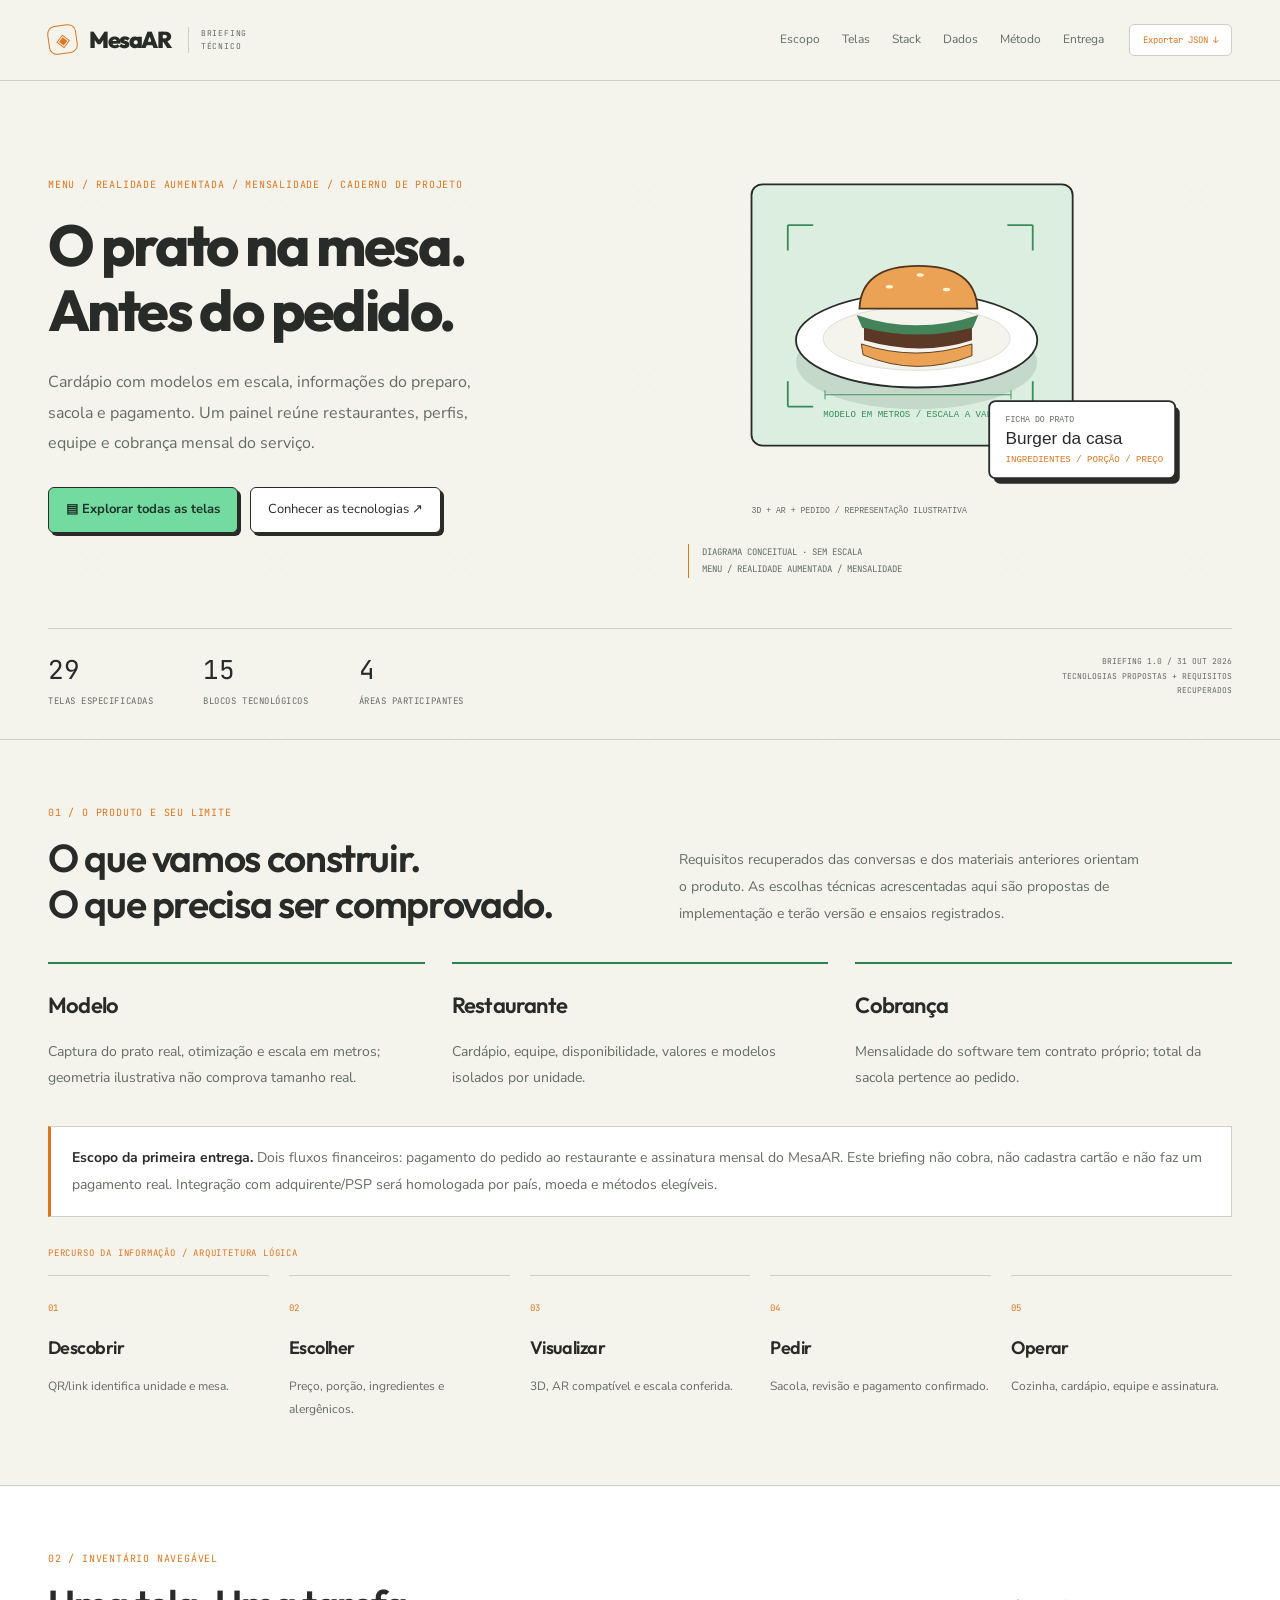
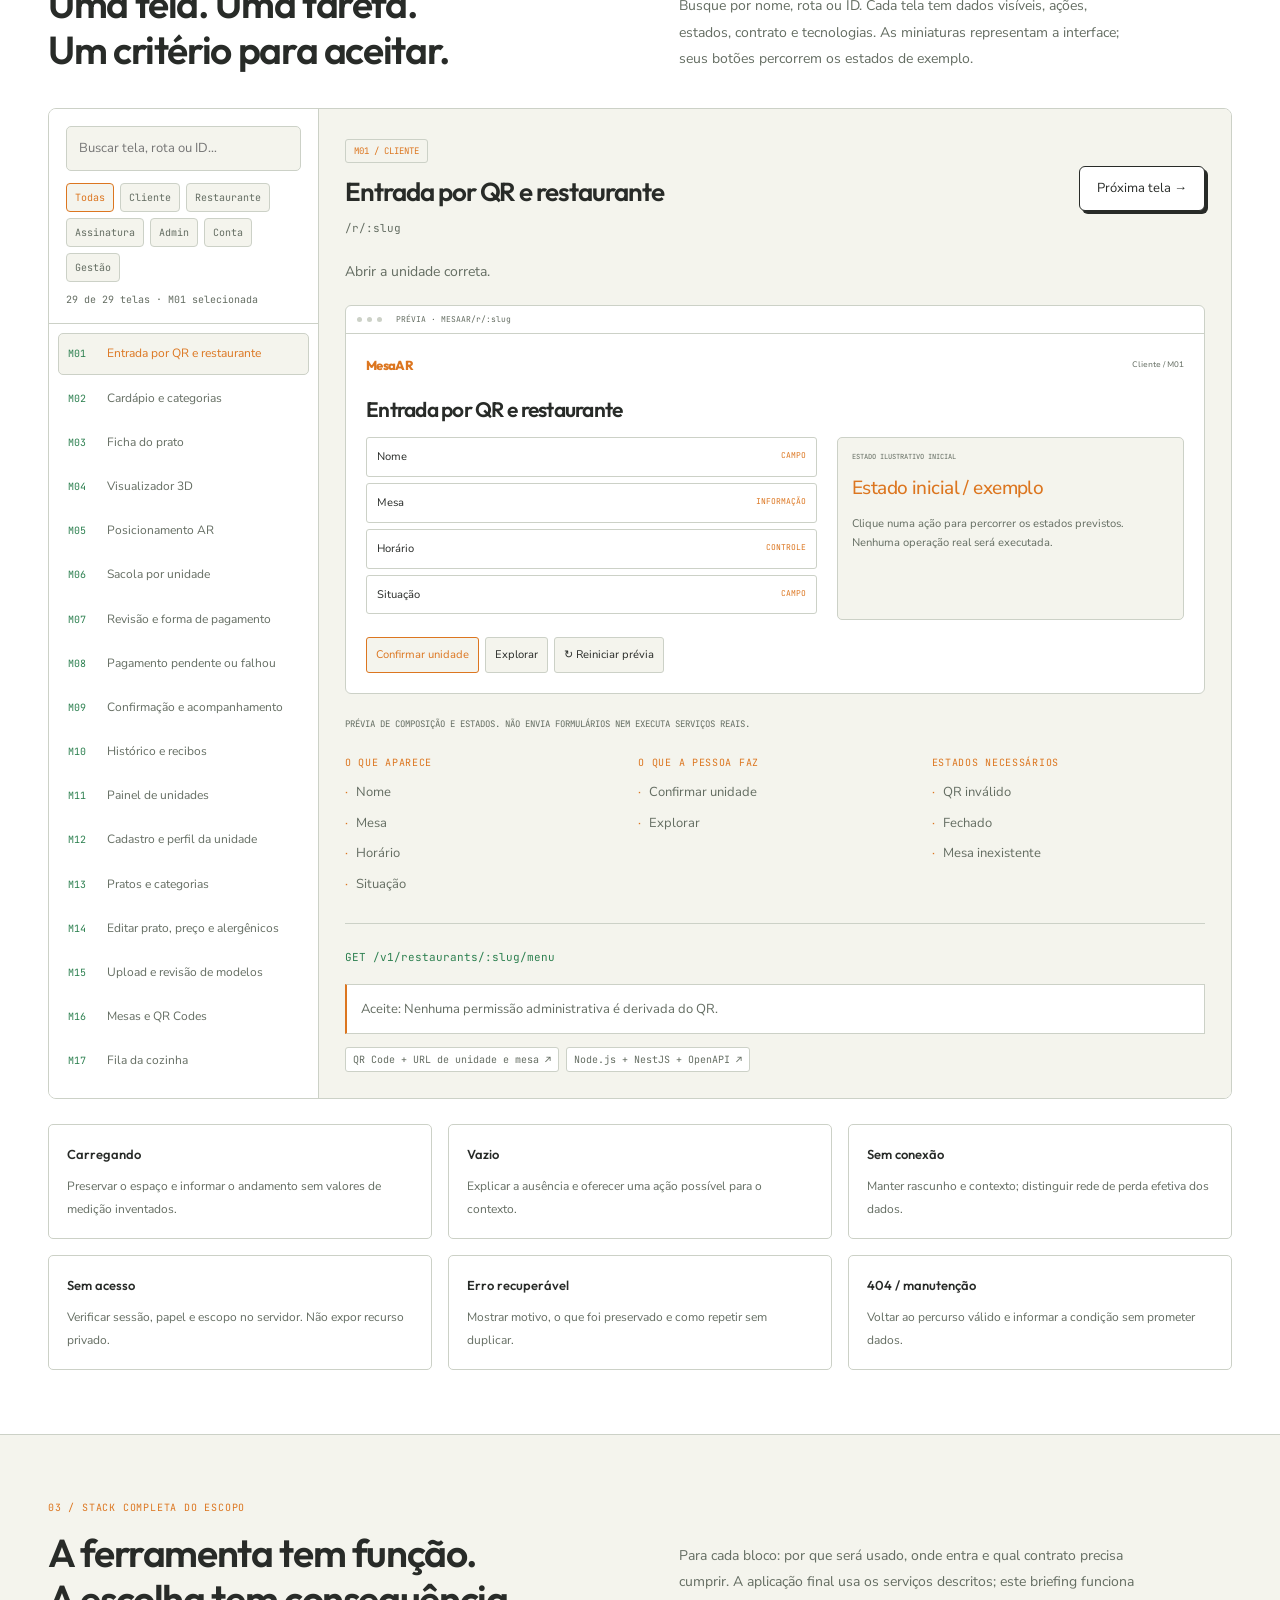
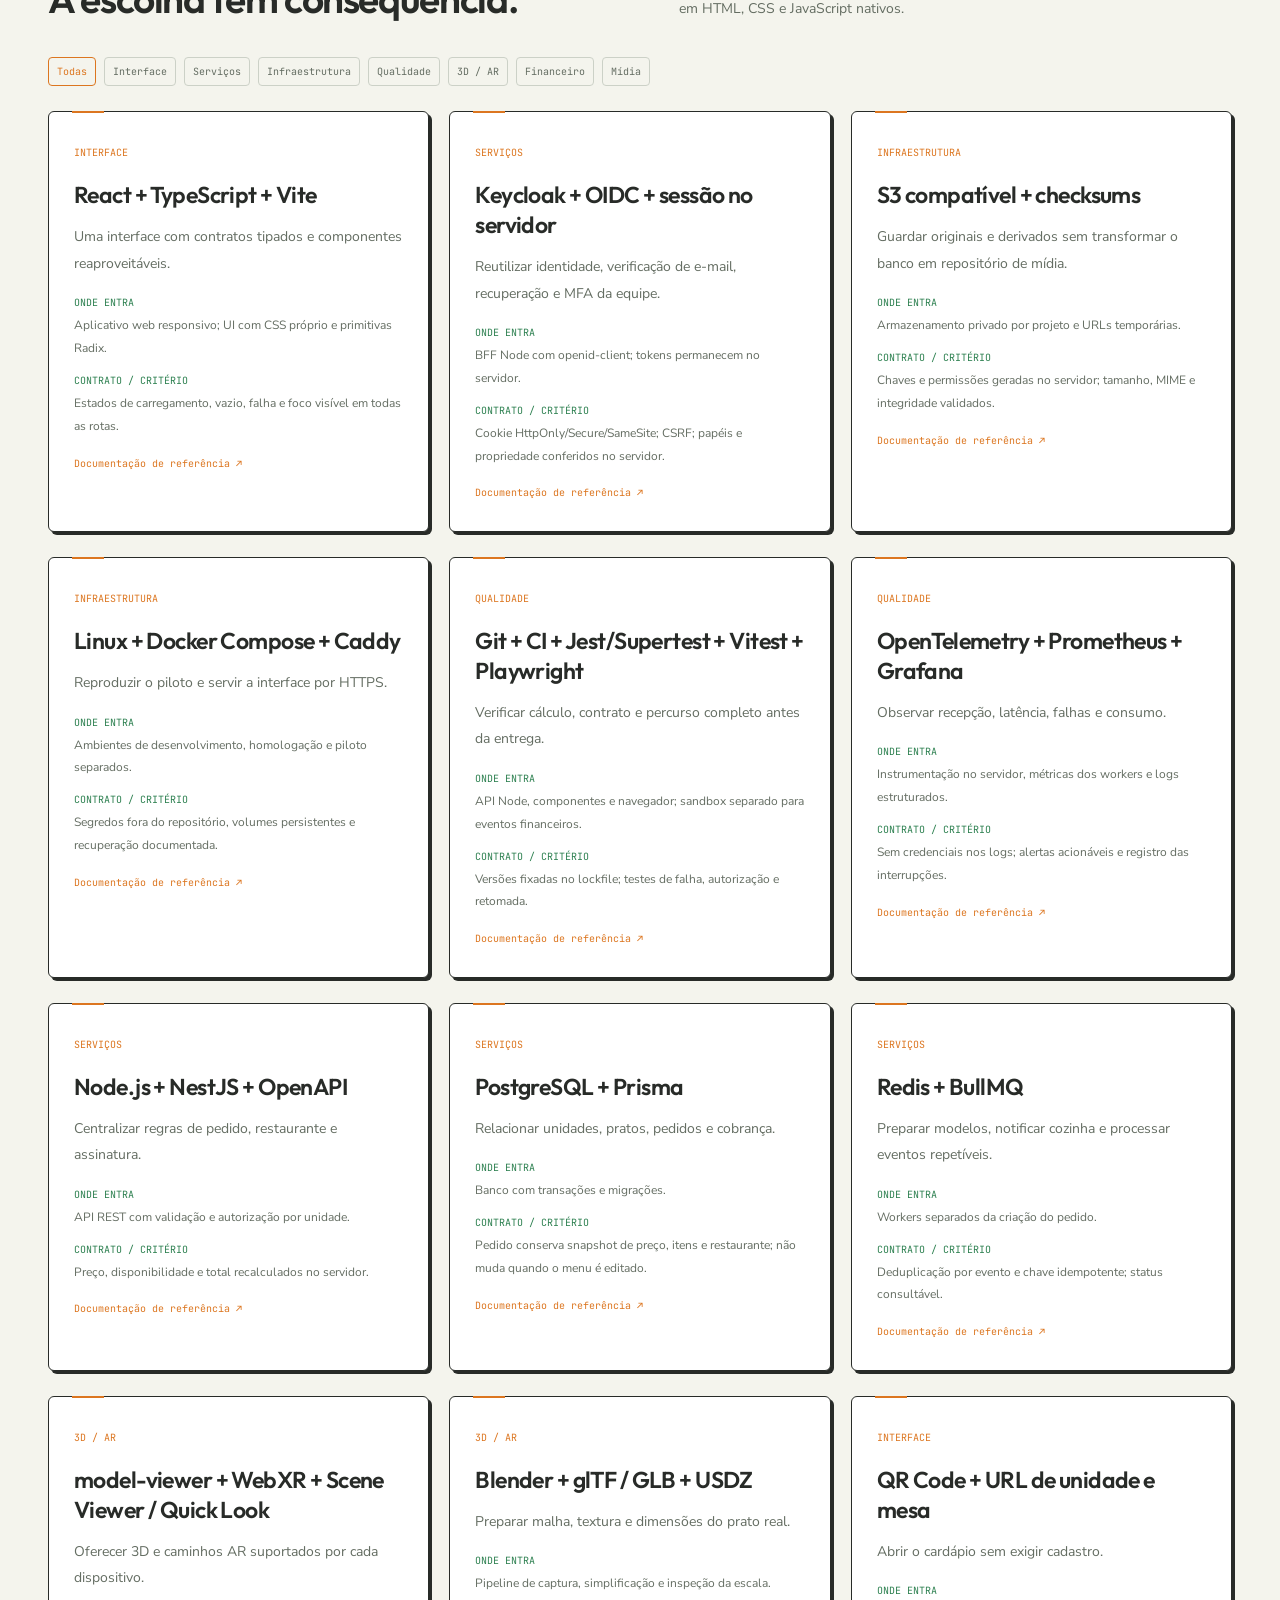
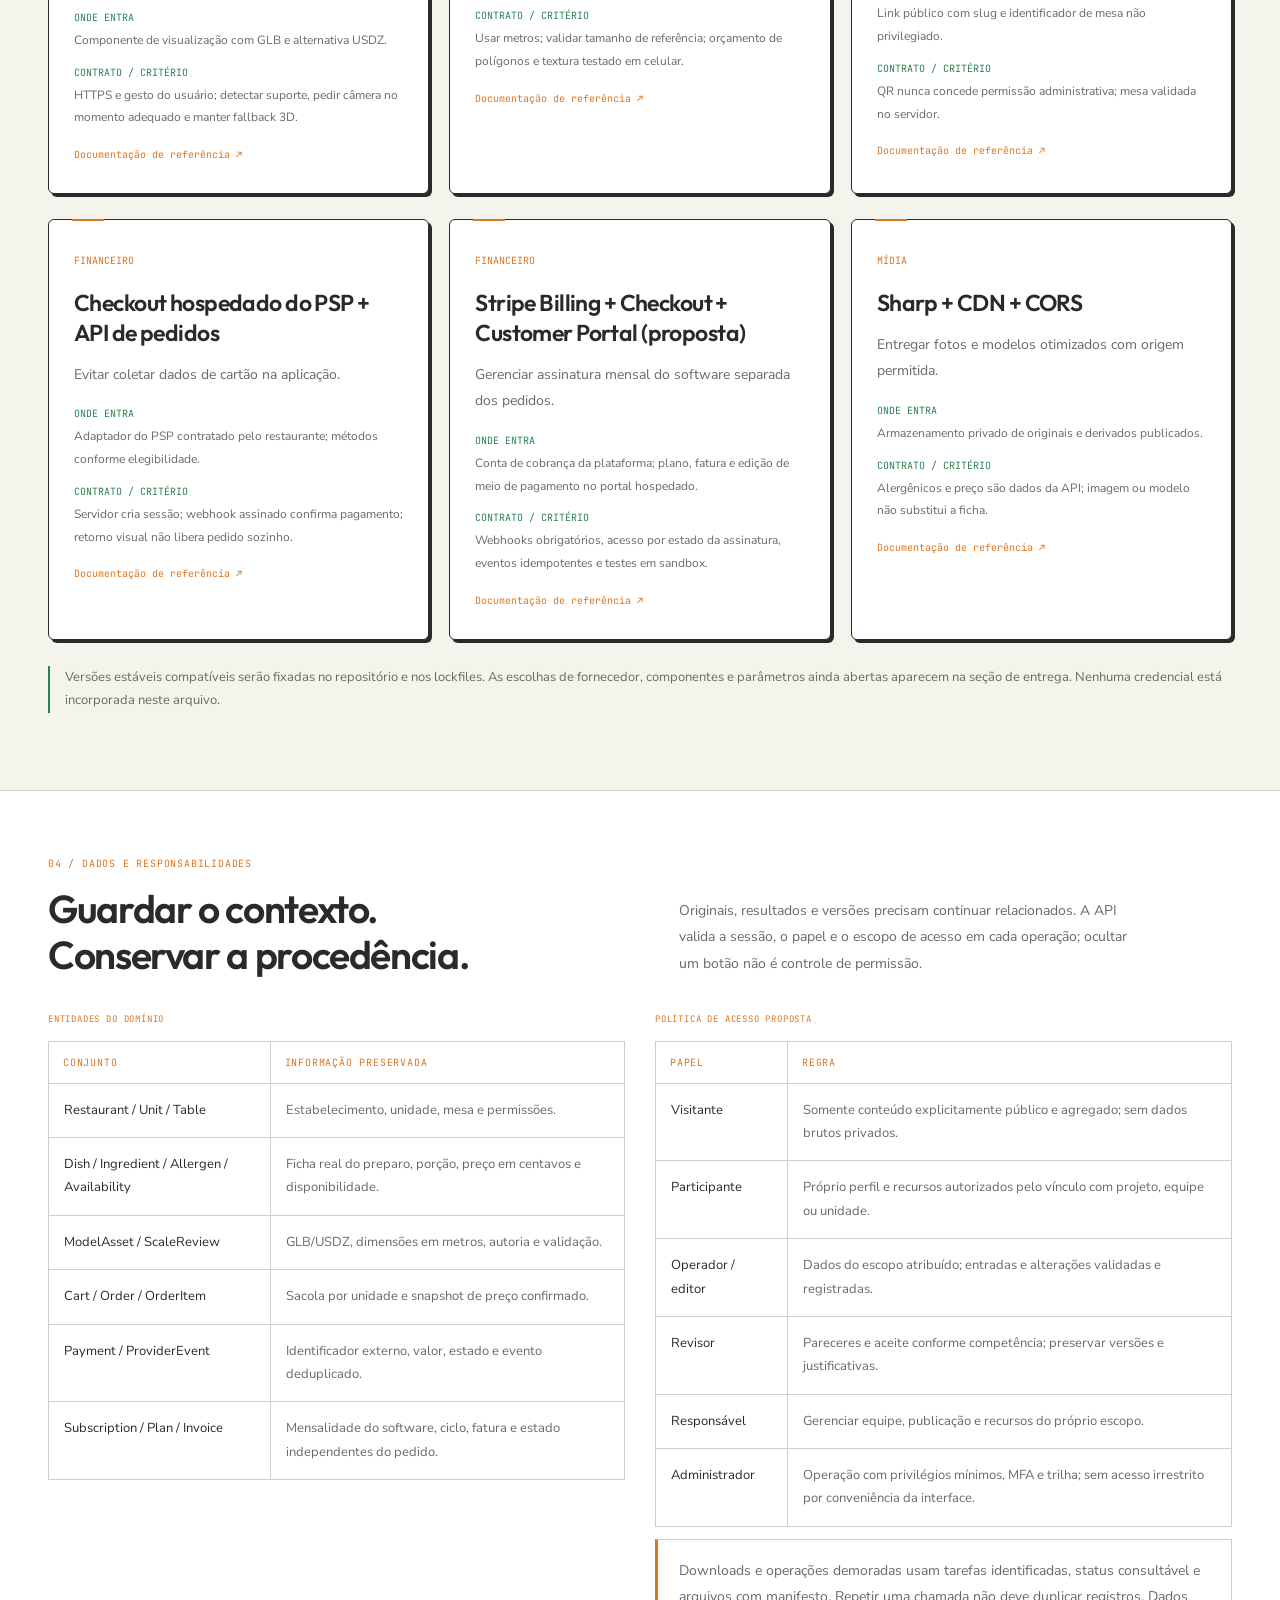
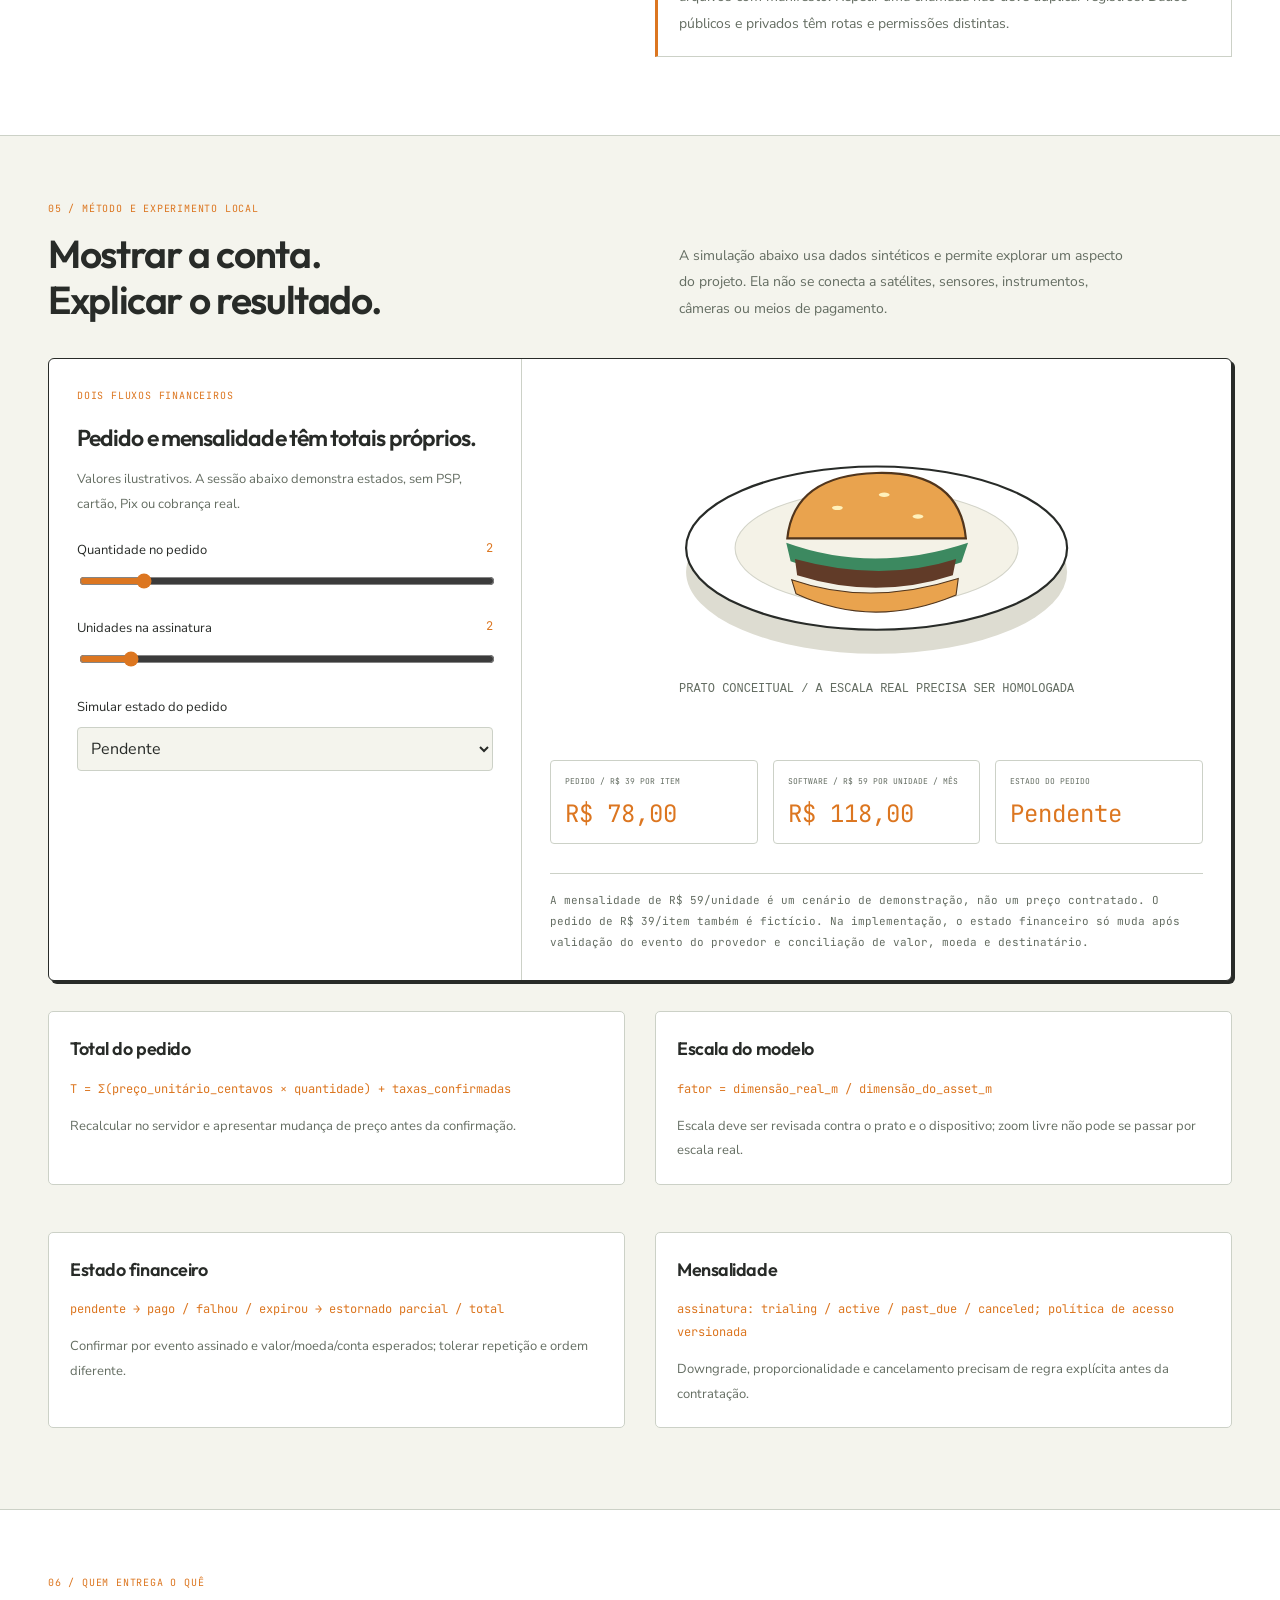
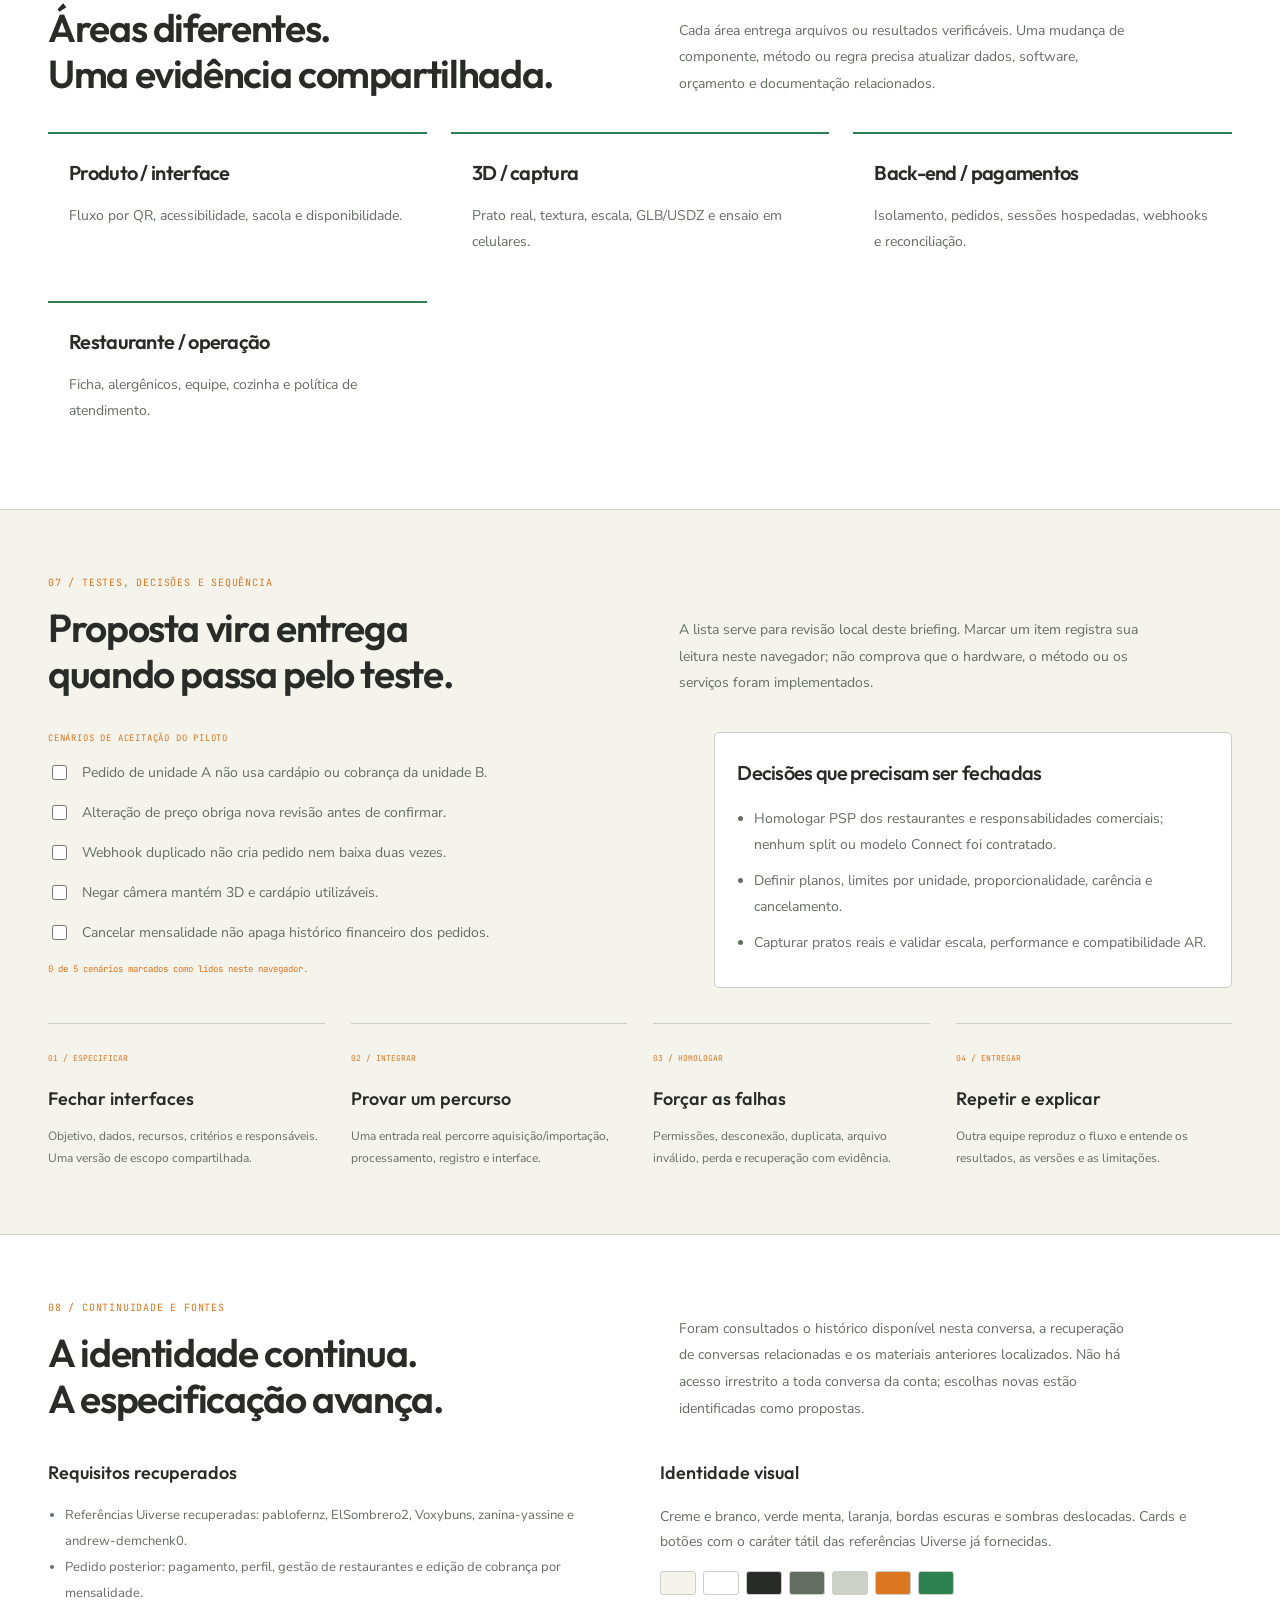
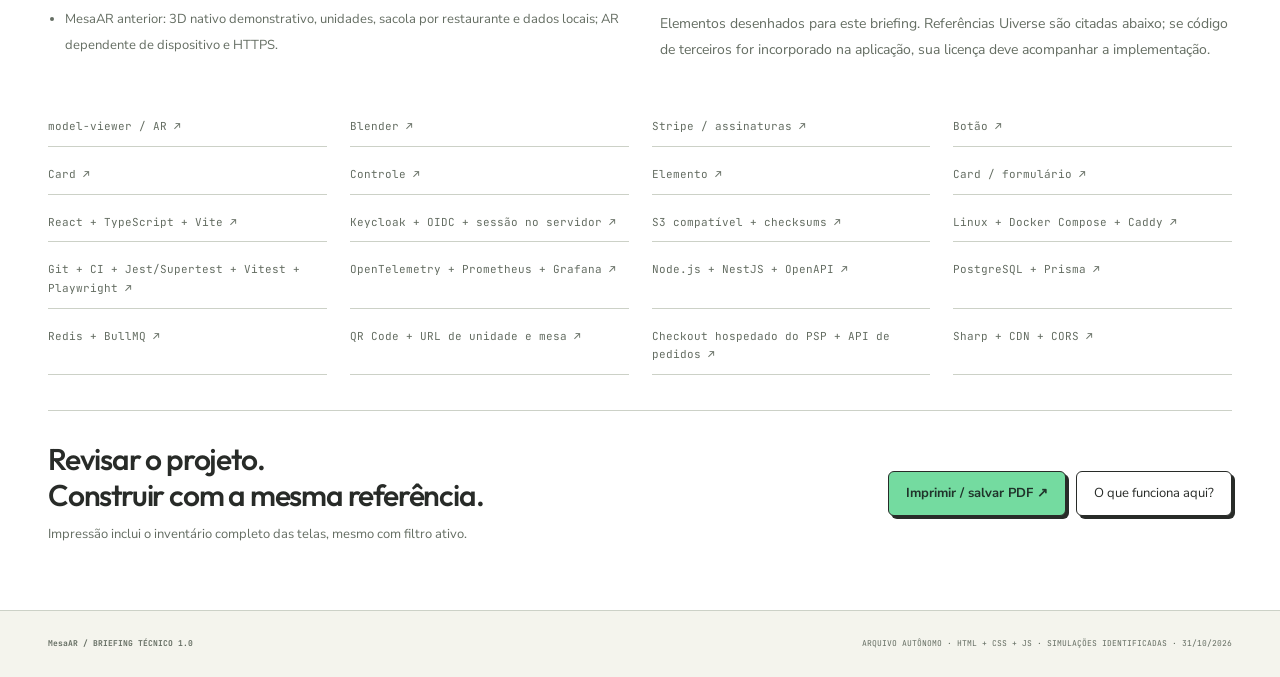
==== index.html @ 466f088b "feat: publica briefing com tipografia própria, fontes offline e documentação" ====
<!doctype html><html lang="pt-BR"><head><meta charset="utf-8"><meta name="viewport" content="width=device-width,initial-scale=1"><meta name="theme-color" content="#f4f4ed"><meta name="description" content="Briefing técnico navegável — MesaAR. Tecnologias, telas, arquitetura, métodos e critérios de aceite."><title>MesaAR — Briefing técnico navegável</title><style>
:root{--bg:#f4f4ed;--panel:#ffffff;--ink:#282b28;--muted:#646d62;--line:#ccd1c7;--accent:#dc7620;--second:#2d8050;--mono:ui-monospace,SFMono-Regular,Consolas,monospace;--sans:Inter,"Segoe UI",Arial,sans-serif;--serif:Georgia,"Times New Roman",serif;color-scheme:light}*{box-sizing:border-box}html{scroll-behavior:smooth;scroll-padding-top:95px}body{margin:0;background:var(--bg);color:var(--ink);font:14px/1.7 var(--sans)}button,input,select{font:inherit;color:inherit}button,a,input,select{-webkit-tap-highlight-color:transparent}button,a{touch-action:manipulation}button{cursor:pointer}a{color:inherit;text-decoration:none}button:disabled{opacity:.4;cursor:default}button:focus-visible,a:focus-visible,input:focus-visible,select:focus-visible{outline:3px solid var(--second);outline-offset:4px}::selection{background:var(--accent);color:var(--bg)}.container{width:min(1240px,calc(100% - 96px));margin:auto}.skip{position:fixed;left:15px;top:-100px;z-index:100;background:var(--accent);color:var(--bg);padding:12px}.skip:focus{top:12px}.sr-only{position:absolute;width:1px;height:1px;overflow:hidden;clip-path:inset(50%);white-space:nowrap}header{position:sticky;top:0;z-index:20;background:var(--bg);border-bottom:1px solid var(--line)}.nav{height:80px;display:flex;align-items:center;gap:36px}.brand{font-size:23px;font-weight:850;letter-spacing:-.06em;display:flex;align-items:center;gap:12px;white-space:nowrap}.brand-icon{height:29px;width:29px;border:1px solid var(--accent);display:grid;place-items:center;color:var(--accent);border-radius:8px;font:18px var(--mono);transform:rotate(-8deg)}.brand small{font:7px/1.6 var(--mono);letter-spacing:.1em;white-space:normal;color:var(--muted);border-left:1px solid var(--line);padding-left:12px;margin-left:5px}.navlinks{margin-left:auto;display:flex;gap:25px;color:var(--muted);font-size:10px}.navlinks a:hover{color:var(--accent)}.menu-btn{display:none;border:1px solid var(--line);background:var(--panel);padding:7px 10px;border-radius:6px}.nav-export{border:1px solid var(--line);background:var(--panel);padding:9px 13px;font:9px var(--mono);border-radius:5px;color:var(--accent)}.eyebrow{font:9px/1.7 var(--mono);letter-spacing:.12em;text-transform:uppercase;color:var(--accent);display:block;margin-bottom:20px}.hero{position:relative;overflow:hidden;border-bottom:1px solid var(--line);padding:67px 0 0}.hero:before{content:"";position:absolute;inset:0;background-image:radial-gradient(var(--line) .7px,transparent .7px);background-size:23px 23px;opacity:.3;pointer-events:none}.hero-grid{display:grid;grid-template-columns:1.08fr 1fr;gap:35px;align-items:center;position:relative}.hero h1{font-size:clamp(40px,4.6vw,68px);line-height:1.06;letter-spacing:-.06em;font-weight:700;margin:0 0 25px;white-space:pre-line}.hero h1 em{font-style:normal;color:var(--accent)}.hero p{max-width:460px;font-size:14px;color:var(--muted);line-height:1.9}.hero-actions{display:flex;gap:12px;margin:29px 0 27px;flex-wrap:wrap}.btn{padding:12px 17px;border:1px solid var(--line);border-radius:5px;display:inline-flex;align-items:center;justify-content:center;gap:9px;background:var(--panel);color:var(--ink);font-size:11px;line-height:1.5;transition:transform .2s,border-color .2s}.btn:hover{border-color:var(--accent);transform:translateY(-2px)}.btn.primary{background:var(--accent);border-color:var(--accent);color:var(--bg);font-weight:700}.hero-diagram{min-width:0;position:relative}.hero-diagram svg{display:block;width:100%;height:auto}.diagram-caption{font:8px/1.8 var(--mono);color:var(--muted);border-left:1px solid var(--accent);padding-left:13px;margin:15px 0 10px}.hero-strip{position:relative;display:flex;gap:50px;border-top:1px solid var(--line);margin-top:40px;padding:25px 0}.hero-strip b{font:26px var(--mono);display:block;line-height:1.2}.hero-strip span{font:8px var(--mono);letter-spacing:.06em;color:var(--muted);text-transform:uppercase}.edition{margin-left:auto;max-width:220px;font:8px/1.8 var(--mono);color:var(--muted);text-align:right}.section{padding:64px 0;border-bottom:1px solid var(--line)}.section.alt{background:var(--panel)}.section-head{display:grid;grid-template-columns:1.1fr .9fr;gap:60px;align-items:end;margin-bottom:35px}.section-head h2{font-size:39px;line-height:1.15;letter-spacing:-.045em;margin:0;font-weight:600}.section-head p{font-size:12px;color:var(--muted);line-height:1.9;margin:0;max-width:460px}.section-head .eyebrow{margin-bottom:14px}.scope-grid{display:grid;grid-template-columns:repeat(3,1fr);gap:27px}.scope-item{border-top:2px solid var(--second);padding:22px 0}.scope-item h3{font-size:22px;letter-spacing:-.035em;margin:0 0 13px}.scope-item p{font-size:12px;color:var(--muted);margin:0}.scope-note{padding:18px 21px;border:1px solid var(--line);background:var(--panel);border-left:3px solid var(--accent);font-size:12px;color:var(--muted);margin-top:12px}.scope-note strong{color:var(--ink)}.subheading{font:9px var(--mono);letter-spacing:.09em;text-transform:uppercase;color:var(--accent);margin:30px 0 16px}.flow{display:grid;grid-template-columns:repeat(5,1fr);gap:20px}.flow-item{border-top:1px solid var(--line);padding-top:16px}.flow-item small{font:9px var(--mono);color:var(--accent)}.flow-item h3{font-size:18px;font-weight:550;letter-spacing:-.03em;margin:11px 0}.flow-item p{font-size:11px;color:var(--muted);margin:0}.explorer{display:grid;grid-template-columns:270px 1fr;border:1px solid var(--line);border-radius:8px;overflow:hidden}.sidebar{background:var(--panel);border-right:1px solid var(--line);min-width:0}.search-area{padding:17px;border-bottom:1px solid var(--line)}.search-area input{width:100%;border:1px solid var(--line);border-radius:5px;padding:10px 12px;font-size:11px;background:var(--bg)}.filters{display:flex;gap:6px;flex-wrap:wrap;margin-top:12px}.chip{font:9px var(--mono);border:1px solid var(--line);border-radius:4px;background:var(--bg);padding:6px 8px;line-height:1.5;color:var(--muted)}.chip[aria-pressed=true]{border-color:var(--accent);color:var(--accent)}.search-count{font:8px var(--mono);color:var(--muted);margin:11px 0 0}.screen-list{max-height:750px;overflow:auto;padding:9px;scrollbar-width:thin;scrollbar-color:var(--line) transparent}.screen-button{width:100%;display:flex;gap:12px;text-align:left;border:1px solid transparent;background:transparent;color:var(--muted);font-size:11px;line-height:1.5;padding:10px 9px;border-radius:5px;margin-bottom:3px}.screen-button span:first-child{font:9px var(--mono);color:var(--second);width:27px;flex-shrink:0;padding-top:3px}.screen-button.active{border-color:var(--line);background:var(--bg);color:var(--accent)}.screen-button:hover{border-color:var(--line)}.workspace{padding:26px;min-width:0;background:var(--bg)}.detail-top{display:flex;justify-content:space-between;gap:25px;align-items:center;margin-bottom:17px}.badge{font:8px var(--mono);text-transform:uppercase;color:var(--accent);border:1px solid var(--line);padding:5px 8px;border-radius:3px;display:inline-block}.detail-top h3{font-size:26px;letter-spacing:-.04em;font-weight:600;line-height:1.2;margin:12px 0 6px}.detail-top code{font:10px var(--mono);color:var(--muted);overflow-wrap:anywhere}.next-btn{font-size:10px;flex-shrink:0;padding:8px 12px}.screen-goal{font-size:12px;line-height:1.8;color:var(--muted);margin:0 0 20px}.mock-frame{border:1px solid var(--line);border-radius:6px;overflow:hidden;margin-bottom:22px;background:var(--panel)}.mock-bar{height:28px;display:flex;align-items:center;gap:5px;padding:0 11px;border-bottom:1px solid var(--line);font:8px var(--mono);color:var(--muted)}.mock-bar i{width:5px;height:5px;background:var(--line);border-radius:50%}.mock-bar span{margin-left:9px;white-space:nowrap;overflow:hidden;text-overflow:ellipsis}.mock{padding:20px;min-height:240px;position:relative}.mock-top{display:flex;align-items:center;justify-content:space-between;margin-bottom:20px;font-size:8px;color:var(--muted)}.mock-top b{font-weight:800;font-size:13px;letter-spacing:-.05em;color:var(--accent)}.mock-headline{font-size:20px;line-height:1.2;letter-spacing:-.035em;font-weight:600;margin:0 0 15px}.mock-content{display:grid;grid-template-columns:1.3fr 1fr;gap:20px}.mock-rows{margin:0;padding:0;list-style:none}.mock-rows li{padding:9px 10px;border:1px solid var(--line);border-radius:3px;font-size:9px;display:flex;justify-content:space-between;margin-bottom:6px;gap:15px}.mock-rows small{color:var(--accent);font:7px var(--mono);padding-top:3px}.mock-state{border:1px solid var(--line);border-radius:5px;padding:14px;background:var(--bg)}.mock-state>span{font:7px var(--mono);color:var(--muted);display:block;margin-bottom:10px}.mock-state b{font-size:18px;color:var(--accent);font-weight:500;letter-spacing:-.03em}.mock-state p{font-size:9px;line-height:1.7;color:var(--muted);margin:10px 0 0}.mock-actions{display:flex;gap:6px;flex-wrap:wrap;margin-top:17px}.mock-action{font-size:8px;border:1px solid var(--line);border-radius:3px;padding:7px 9px;background:var(--bg);color:var(--ink)}.mock-action:first-child{border-color:var(--accent);color:var(--accent)}.mock-caption{font:8px/1.7 var(--mono);color:var(--muted);margin:0 0 24px}.spec-grid{display:grid;grid-template-columns:1fr 1fr 1fr;gap:20px}.spec h4{font:8px var(--mono);text-transform:uppercase;letter-spacing:.07em;color:var(--accent);margin:0 0 12px}.spec ul{list-style:none;margin:0;padding:0}.spec li{font-size:11px;color:var(--muted);margin-bottom:7px;padding-left:11px;position:relative;line-height:1.7}.spec li:before{content:'·';color:var(--accent);position:absolute;left:0}.contract{margin-top:20px;padding-top:18px;border-top:1px solid var(--line)}.contract code{font:10px/1.8 var(--mono);overflow-wrap:anywhere;color:var(--second)}.accept{border:1px solid var(--line);border-left:2px solid var(--accent);background:var(--panel);padding:12px 14px;font-size:11px;color:var(--muted);line-height:1.8}.tech-links{display:flex;gap:7px;flex-wrap:wrap}.tech-links button{font:8px var(--mono);border:1px solid var(--line);background:var(--panel);padding:5px 7px;border-radius:3px;color:var(--muted)}.global-states{display:grid;grid-template-columns:repeat(3,1fr);gap:16px;margin-top:25px}.global-states article{border:1px solid var(--line);border-radius:5px;padding:18px}.global-states h3{font-size:13px;margin:0 0 8px;font-weight:550}.global-states p{font-size:11px;color:var(--muted);margin:0}.tech-filters{display:flex;gap:8px;flex-wrap:wrap;margin-bottom:25px}.tech-grid{display:grid;grid-template-columns:repeat(3,1fr);gap:20px}.tech-card{border:1px solid var(--line);border-radius:6px;background:var(--panel);padding:23px;scroll-margin-top:110px;position:relative}.tech-card:before{content:'';position:absolute;left:23px;top:-1px;width:32px;height:2px;background:var(--accent)}.tech-card small{font:8px var(--mono);text-transform:uppercase;color:var(--accent)}.tech-card h3{font-size:21px;font-weight:550;line-height:1.3;letter-spacing:-.035em;margin:14px 0}.tech-card p{font-size:12px;color:var(--muted);line-height:1.85}.tech-card dl{margin:19px 0 0}.tech-card dt{font:8px var(--mono);color:var(--second);text-transform:uppercase;margin-top:14px;margin-bottom:5px}.tech-card dd{font-size:10px;color:var(--muted);line-height:1.8;margin:0}.tech-card a{font:8px var(--mono);display:inline-block;margin-top:19px;color:var(--accent)}.stack-note{border-left:2px solid var(--second);padding-left:15px;font-size:11px;color:var(--muted);margin-top:26px}.data-grid{display:grid;grid-template-columns:1fr 1fr;gap:30px}.data-table{width:100%;border-collapse:collapse;font-size:11px}.data-table th{text-align:left;font:8px var(--mono);letter-spacing:.08em;color:var(--accent);padding:14px;background:var(--panel);border:1px solid var(--line)}.data-table td{padding:15px;border:1px solid var(--line);color:var(--muted);vertical-align:top;line-height:1.8}.data-table td:first-child{color:var(--ink);min-width:130px}.data-table code{font:9px var(--mono);overflow-wrap:anywhere;color:var(--second)}.method-card{border:1px solid var(--line);padding:21px;border-radius:5px;background:var(--panel);margin-bottom:17px;break-inside:avoid}.method-card h3{font-size:16px;font-weight:550;letter-spacing:-.025em;margin:0 0 12px}.method-card code{font:11px/1.9 var(--mono);display:block;overflow-wrap:anywhere;color:var(--accent)}.method-card p{font-size:11px;line-height:1.8;color:var(--muted);margin:13px 0 0}.lab{display:grid;grid-template-columns:.8fr 1.2fr;border:1px solid var(--line);border-radius:8px;overflow:hidden;background:var(--panel)}.lab-controls{padding:28px;border-right:1px solid var(--line)}.lab-controls h3{font-size:23px;line-height:1.25;letter-spacing:-.04em;margin:0 0 15px;font-weight:550}.lab-controls p{font-size:11px;color:var(--muted);line-height:1.9;margin:0 0 23px}.control{margin-bottom:20px}.control label{display:flex;justify-content:space-between;gap:20px;font-size:11px;line-height:1.6}.control output{color:var(--accent);font:11px var(--mono)}.control input[type=range]{width:100%;margin-top:12px;accent-color:var(--accent)}.control select,.control input[type=number]{width:100%;border:1px solid var(--line);background:var(--bg);padding:9px;margin-top:9px;border-radius:4px}.lab-output{padding:28px;min-width:0;align-content:center;display:grid;gap:14px}.lab-output svg{display:block;width:100%;height:auto}.lab-summary{font:10px/1.9 var(--mono);color:var(--muted);border-top:1px solid var(--line);padding-top:16px}.metrics-row{display:grid;grid-template-columns:repeat(3,1fr);gap:15px;margin-bottom:15px}.mini-metric{border:1px solid var(--line);border-radius:4px;padding:14px}.mini-metric span{font:8px var(--mono);color:var(--muted);display:block;line-height:1.6}.mini-metric b{font:24px var(--mono);color:var(--accent);display:block;margin-top:10px}.matrix{display:grid;grid-template-columns:1fr 1fr;gap:7px;max-width:350px;margin:auto;width:100%}.matrix div{padding:20px;border:1px solid var(--line);background:var(--bg)}.matrix small{font:8px var(--mono);color:var(--muted)}.matrix b{font:30px var(--mono);display:block;color:var(--accent)}.vote-buttons{display:grid;gap:8px}.vote-buttons button{padding:11px;text-align:left;font-size:11px;background:var(--bg);border:1px solid var(--line);border-radius:4px}.vote-buttons button[aria-pressed=true]{border-color:var(--accent);color:var(--accent)}.team-grid{display:grid;grid-template-columns:repeat(3,1fr);gap:24px}.team-card{padding:21px;border-top:2px solid var(--second);background:var(--panel)}.team-card h3{font-size:20px;font-weight:550;letter-spacing:-.035em;margin:0 0 12px}.team-card p{font-size:12px;color:var(--muted);line-height:1.85;margin:0}.delivery-grid{display:grid;grid-template-columns:1.2fr 1fr;gap:45px}.checks{display:grid;gap:14px}.check{display:flex;gap:12px;font-size:12px;align-items:flex-start;color:var(--muted)}.check input{margin-top:5px;accent-color:var(--accent);width:15px;height:15px;flex-shrink:0}.decisions{padding:22px;border:1px solid var(--line);background:var(--panel);border-radius:5px}.decisions h3{font-size:20px;letter-spacing:-.035em;font-weight:550;margin:0 0 15px}.decisions ul{margin:0;padding-left:17px;font-size:12px;color:var(--muted);line-height:1.9}.decisions li{margin-bottom:10px}.review-count{font:9px var(--mono);color:var(--accent);margin-top:18px}.phases{display:grid;grid-template-columns:repeat(4,1fr);gap:26px;margin-top:35px}.phase{border-top:1px solid var(--line);padding-top:18px}.phase small{font:8px var(--mono);color:var(--accent)}.phase h3{font-size:18px;font-weight:550;margin:12px 0 9px}.phase p{font-size:11px;color:var(--muted);margin:0}.history-grid{display:grid;grid-template-columns:1fr 1fr;gap:40px}.history-grid ul{margin:0;padding-left:17px;color:var(--muted);font-size:11px;line-height:2}.identity-swatch{display:flex;gap:7px;margin:16px 0}.identity-swatch i{width:36px;height:24px;border:1px solid var(--line);border-radius:3px}.history-grid h3{font-size:18px;font-weight:550;margin:0 0 12px}.history-grid p{font-size:12px;color:var(--muted);line-height:1.9}.references{display:grid;grid-template-columns:repeat(4,1fr);gap:8px 23px;margin-top:30px}.references a{font:9px/1.7 var(--mono);border-bottom:1px solid var(--line);padding:10px 0;color:var(--muted)}.references a:hover{color:var(--accent)}.closing{display:flex;justify-content:space-between;align-items:center;gap:30px;margin-top:35px;padding-top:30px;border-top:1px solid var(--line)}.closing h2{font-size:30px;letter-spacing:-.04em;font-weight:550;line-height:1.2;margin:0 0 10px}.closing p{font-size:11px;color:var(--muted);margin:0}.closing-actions{display:flex;gap:10px;flex-wrap:wrap}footer{padding:25px 0;font:8px/1.9 var(--mono);color:var(--muted)}.footer-inner{display:flex;justify-content:space-between;gap:30px}.toast{position:fixed;bottom:25px;left:50%;transform:translate(-50%,20px);max-width:calc(100% - 32px);padding:12px 20px;border:1px solid var(--accent);background:var(--panel);color:var(--ink);font-size:11px;z-index:50;border-radius:6px;opacity:0;pointer-events:none;transition:.2s}.toast.show{opacity:1;transform:translate(-50%,0)}dialog{background:var(--panel);color:var(--ink);border:1px solid var(--line);border-radius:10px;padding:30px;max-width:580px;width:calc(100% - 32px)}dialog::backdrop{background:#000a;backdrop-filter:blur(5px)}dialog h2{font-size:26px;letter-spacing:-.035em;margin:0 0 20px}dialog p{font-size:12px;line-height:1.9;color:var(--muted)}.print-appendix{display:none}noscript{display:block;background:var(--accent);color:var(--bg);padding:14px;text-align:center}
body[data-theme=coro] h1,body[data-theme=coro] .section-head h2{font-family:var(--serif);font-weight:400;letter-spacing:-.055em}body[data-theme=coro] .hero:before{background-image:repeating-linear-gradient(90deg,transparent,transparent 79px,var(--line) 80px);opacity:.22}body[data-theme=mesaar] .hero h1{font-weight:750}body[data-theme=mesaar] .btn,body[data-theme=mesaar] .lab,body[data-theme=mesaar] .tech-card{box-shadow:3px 3px 0 #282b28;border:1px solid #282b28;border-radius:6px}body[data-theme=mesaar] .btn.primary{background:#74dba0;color:#20342b}body[data-theme=esp32] .hero h1{font-family:var(--serif);font-weight:700;letter-spacing:-.055em;font-size:clamp(48px,5.8vw,83px);color:#fff1d7}body[data-theme=esp32] .hero{background:radial-gradient(ellipse at 80% 80%,#6b255230,transparent 65%)}body[data-theme=esp32] .btn,body[data-theme=esp32] .chip{border-radius:30px}body[data-theme=esp32] .brand{font-family:var(--serif);font-size:29px}body[data-theme=esp32] .section-head h2{font-family:var(--serif);font-size:43px}body[data-theme=cubesat] .btn.primary{background:linear-gradient(135deg,#d6ff9d,#c7ff70);box-shadow:0 0 30px #c7ff7016}body[data-theme=cubesat] .hero:before{background-image:radial-gradient(#d1c8ff 1px,transparent 1px);background-size:70px 57px;opacity:.12}body[data-theme=ionolab] .hero:before{background-image:linear-gradient(var(--line) 1px,transparent 1px),linear-gradient(90deg,var(--line) 1px,transparent 1px);background-size:50px 50px;opacity:.15}
@media(min-width:1600px){.hero{padding-top:85px}.hero h1{font-size:76px}.section{padding:80px 0}}@media(max-width:1100px){.container{width:calc(100% - 52px)}.nav{gap:22px}.navlinks{gap:17px}.brand{font-size:20px}.brand small{display:none}.tech-grid{grid-template-columns:1fr 1fr}.hero h1{font-size:50px}.hero-grid{gap:20px}.section-head{gap:30px}.explorer{grid-template-columns:235px 1fr}.workspace{padding:22px}.mock-content{gap:12px}.mock{padding:17px}.references{grid-template-columns:repeat(3,1fr)}}@media(max-width:760px){html{scroll-padding-top:80px}.container{width:calc(100% - 36px)}.nav{height:68px;gap:13px}.brand{font-size:22px}.brand small{display:block;font-size:6px}.navlinks{position:absolute;top:68px;left:0;right:0;background:var(--panel);padding:20px;border-bottom:1px solid var(--line);display:none;flex-wrap:wrap;font-size:12px;gap:20px}.navlinks.open{display:flex}.menu-btn{display:block;margin-left:auto}.nav-export{display:none}.hero{padding-top:40px}.hero-grid{grid-template-columns:1fr;gap:15px}.hero h1{font-size:48px;max-width:550px;line-height:1.06}.hero p{font-size:13px}.eyebrow{font-size:8px;margin-bottom:20px}.hero-diagram{max-width:520px;width:100%;margin:auto}.hero-actions{margin-top:25px}.diagram-caption{font-size:8px}.hero-strip{margin-top:24px;padding:22px 0;gap:35px}.hero-strip b{font-size:23px}.hero-strip span{font-size:7px}.edition{display:none}.section{padding:43px 0}.section-head{grid-template-columns:1fr;gap:20px;margin-bottom:27px}.section-head h2{font-size:33px}.section-head p{font-size:12px;line-height:1.9}.scope-grid{grid-template-columns:1fr;gap:8px}.scope-item{padding:20px 0}.scope-item h3{font-size:21px}.scope-item p{font-size:12px}.scope-note{padding:17px;font-size:11px}.flow{grid-template-columns:1fr 1fr;gap:22px}.flow-item:last-child{grid-column:1/-1}.flow-item h3{font-size:17px}.explorer{grid-template-columns:1fr}.sidebar{border-right:0;border-bottom:1px solid var(--line)}.screen-list{max-height:190px;padding:8px;display:grid;grid-template-columns:1fr 1fr;gap:3px}.screen-button{font-size:10px;padding:8px}.search-area{padding:17px}.workspace{padding:21px 17px}.detail-top{gap:15px;align-items:flex-start}.detail-top h3{font-size:23px}.next-btn{font-size:9px;padding:7px 9px;max-width:82px}.badge{font-size:7px}.mock{padding:15px;min-height:250px}.mock-content{grid-template-columns:1fr .9fr;gap:10px}.mock-headline{font-size:18px}.mock-state{padding:11px}.mock-state b{font-size:16px}.mock-state p{font-size:8px}.mock-rows li{font-size:8px;padding:8px}.mock-rows small{font-size:6px}.spec-grid{grid-template-columns:1fr;gap:18px}.spec ul{display:flex;gap:10px 16px;flex-wrap:wrap}.spec li{font-size:11px;margin:0}.spec h4{margin-bottom:8px}.contract code{font-size:9px}.global-states{grid-template-columns:1fr 1fr;gap:12px}.global-states article{padding:15px}.global-states h3{font-size:12px}.global-states p{font-size:10px}.tech-grid{grid-template-columns:1fr;gap:18px}.tech-card{padding:23px}.tech-card h3{font-size:22px}.tech-card p{font-size:12px}.tech-card dd{font-size:11px}.tech-card a{font-size:9px}.tech-filters{gap:6px}.chip{font-size:8px}.data-grid{grid-template-columns:1fr;gap:25px}.data-table{font-size:10px}.data-table th,.data-table td{padding:12px}.data-table td:first-child{min-width:100px}.lab{grid-template-columns:1fr}.lab-controls{padding:22px;border-right:0;border-bottom:1px solid var(--line)}.lab-output{padding:22px}.metrics-row{gap:8px}.mini-metric{padding:12px}.mini-metric b{font-size:22px}.mini-metric span{font-size:7px}.lab-summary{font-size:9px}.team-grid{grid-template-columns:1fr 1fr;gap:16px}.team-card{padding:18px}.team-card h3{font-size:18px}.team-card p{font-size:11px}.delivery-grid{grid-template-columns:1fr;gap:27px}.phases{grid-template-columns:1fr 1fr;gap:27px}.history-grid{grid-template-columns:1fr;gap:25px}.references{grid-template-columns:1fr 1fr;gap:0 20px}.closing{display:block}.closing h2{font-size:27px}.closing-actions{margin-top:23px}.footer-inner{display:block}.footer-inner span{display:block;margin-top:12px}body[data-theme=esp32] .hero h1{font-size:59px}body[data-theme=esp32] .section-head h2{font-size:35px}}@media(max-width:360px){.hero h1{font-size:42px}.container{width:calc(100% - 28px)}.brand small{display:none}.hero-strip{gap:22px}.mock-content{grid-template-columns:1fr}.mock-state{display:none}.team-grid{grid-template-columns:1fr}.screen-list{grid-template-columns:1fr}.section-head h2{font-size:30px}}
@media(prefers-reduced-motion:reduce){html{scroll-behavior:auto}*,*:before,*:after{animation:none!important;transition:none!important}}
@media print{*{print-color-adjust:exact;-webkit-print-color-adjust:exact}header,.hero-actions,.hero-diagram,.explorer,.global-states,.tech-filters,.lab,.checks,.review-count,.closing,.toast,dialog,footer,.skip{display:none!important}body{background:white;color:#212121;font-size:10pt}.container{width:100%}.hero{padding:25px 0;background:white!important}.hero:before{display:none}.hero-grid{display:block}.hero h1{color:#26212a!important;font-size:38px!important}.hero p,.scope-item p,.section-head p,.flow-item p,.team-card p,.phase p,.history-grid p,.history-grid ul{color:#555;font-size:10px}.hero-strip b{color:#222}.section{padding:24px 0;background:white!important;break-before:auto}.section-head{margin-bottom:20px}.section-head h2{font-size:26px!important;color:#333}.eyebrow,.subheading{color:#734a7a}.scope-note,.tech-card,.method-card,.team-card,.decisions{background:#faf8f5;color:#333;border-color:#ccc}.scope-note,.decisions ul{color:#555}.scope-note strong{color:#333}.scope-grid{gap:25px}.scope-item h3{font-size:18px}.flow{gap:17px}.flow-item h3{font-size:15px}.tech-grid{grid-template-columns:1fr 1fr;gap:15px}.tech-card{padding:17px;break-inside:avoid;box-shadow:none!important}.tech-card h3{font-size:18px}.tech-card p,.tech-card dd{font-size:10px;color:#555}.tech-card dt,.tech-card a,.tech-card small{color:#805078}.method-card{padding:17px}.method-card code{color:#6f4277;font-size:10px}.method-card p{color:#555;font-size:10px}.data-grid{display:block}.data-table{font-size:10px}.data-table th{color:#774a72;background:#f3eff4}.data-table td,.data-table td:first-child{color:#555;border-color:#ccc}.team-grid{gap:15px}.team-card h3{font-size:17px}.delivery-grid{display:block}.decisions{margin-bottom:20px}.decisions h3{font-size:18px}.phases{gap:20px}.phase h3{font-size:16px}.references{grid-template-columns:1fr 1fr}.references a{color:#71496f;font-size:8px}.history-grid{gap:25px}.print-appendix{display:block;padding:25px 0}.print-appendix h2{font-size:25px;margin:0 0 20px;color:#333}.print-screen{border-top:1px solid #ccc;padding:17px 0;break-inside:avoid}.print-screen h3{font-size:16px;color:#4a3452;margin:0 0 6px}.print-screen p{font-size:10px;color:#555;line-height:1.7}.print-screen code{font-size:9px;color:#764775;overflow-wrap:anywhere}.print-screen strong{color:#333}}
</style><style id="friendly-typography">@font-face{font-family:'Outfit';font-style:normal;font-weight:100 900;font-display:swap;src:url([data-uri]) format('woff')}
@font-face{font-family:'Nunito Sans';font-style:normal;font-weight:200 1000;font-display:swap;src:url([data-uri]) format('woff')}
@font-face{font-family:'JetBrains Mono';font-style:normal;font-weight:100 800;font-display:swap;src:url([data-uri]) format('woff')}
:root{--display:'Outfit',Georgia,serif;--body:'Nunito Sans','Segoe UI',sans-serif;--sans:var(--body);--serif:var(--display);--mono:'JetBrains Mono',Consolas,monospace}
body{font-family:var(--body);font-size:16px;line-height:1.8;font-kerning:normal;text-rendering:optimizeLegibility;-webkit-font-smoothing:antialiased}button,input,select,textarea{font-family:var(--body)}h1,h2,h3,h4,.brand,.logo{font-family:var(--display);font-kerning:normal}p{letter-spacing:0}.navlinks{font-size:12px;gap:22px}.hero p,.hero-description{font-size:16px;line-height:1.9}.hero h1{font-family:var(--display);font-weight:700;letter-spacing:-.045em;line-height:1.12}.section-head h2{font-family:var(--display);font-weight:600;letter-spacing:-.035em;line-height:1.18}.section-head p,.scope-item p,.scope-note{font-size:14px;line-height:1.9}.btn{font-size:13px;padding:12px 17px}.eyebrow,.hero-kicker{font-size:10px;letter-spacing:.08em}.scope-item h3,.team-card h3{font-family:var(--display);font-weight:600}.flow-item p,.phase p,.global-states p{font-size:12px;line-height:1.9}.flow-item h3{font-family:var(--display);font-weight:600}.screen-button,.screen-list-button{font-family:var(--body);font-size:12px;line-height:1.6}.screen-list-button .screen-id,.screen-button span:first-child{font-size:10px}.search-area input,.search-wrap input{font-size:13px}.chip,.filter-button{font-size:10px}.screen-goal{font-size:14px;line-height:1.85}.detail-top h3,.screen-detail-top h3{font-family:var(--display);font-weight:600}.detail-top code,.screen-detail-top code{font-size:11px}.spec h4,.screen-spec h4{font-size:10px}.spec li,.screen-spec li{font-size:13px;line-height:1.8}.contract code,.screen-contract code{font-size:11px}.accept,.screen-contract p{font-size:13px;line-height:1.9}.tech-links button,.screen-tech-links button{font-size:10px}.tech-card h3{font-family:var(--display);font-size:23px;letter-spacing:-.025em;font-weight:600;line-height:1.3}.tech-card p,.tech-card>p{font-size:14px;line-height:1.9}.tech-card dd{font-size:12px;line-height:1.9}.tech-card dt,.tech-card small,.tech-card .tech-category{font-size:10px}.tech-card>a{font-size:10px}.data-table{font-size:13px}.data-table th{font-size:10px}.method-card h3{font-family:var(--display);font-size:18px;font-weight:600}.method-card p{font-size:13px;line-height:1.9}.method-card code{font-size:12px}.lab-controls h3{font-family:var(--display);font-weight:600}.lab-controls p{font-size:13px;line-height:1.9}.control label{font-size:13px}.control output{font-size:12px}.lab-summary{font-size:11px;line-height:1.9}.team-card p,.check,.decisions li,.history-grid p{font-size:14px;line-height:1.85}.history-grid li{font-size:13px}.references a{font-size:11px}.stack-note{font-size:13px}.closing p{font-size:13px}.mock-top b,.mock-headline{font-family:var(--display)}.mock-headline{font-size:21px}.mock-rows li{font-size:11px}.mock-rows small{font-size:8px}.mock-action{font-size:11px}.mock-state p{font-size:11px}.mock-state b{font-size:19px}.mock-caption{font-size:9px}.mock-card-grid b,.mock-tile b{font-size:9px}.mock-form p,.mock-caption,.mock-notice{line-height:1.8}.badge,.tag{font-size:9px}.global-states h3,.global-state h3{font-family:var(--display)}.scope-grid,.tech-grid,.team-grid{row-gap:25px}.tech-card{padding:25px}.hero-strip span,.hero-meta{font-size:9px}.brand small,.logo small{font-size:8px}.hero-diagram .diagram-caption{font-size:9px}.screen-count,.search-count{font-size:10px}.poster-caption h3{font-family:var(--display);font-size:14px;line-height:1.5;font-weight:600}.poster-caption p{font-size:11px}.work-modal-info h3{font-family:var(--display)}.work-modal-info p{font-size:14px}.work-modal-info .meta{font-size:10px}.player-toolbar p,.reader-note{font-size:12px}.reader-counter{font-size:12px}.player-tools,.local-file-label{font-size:12px}.manga-page>h3{font-family:var(--display)}.manga-panel .bubble,.manga-panel .caption{font-family:var(--body);font-size:12px}.toast{font-size:13px}.about-grid p,dialog p{font-size:14px}.references-footer{font-size:11px}.pipeline-status{font-size:12px}.pipe-step h4{font-family:var(--display);font-size:14px}.pipe-step p{font-size:12px}.pipe-step small{font-size:9px}.arch-node strong,.arch-info h3{font-family:var(--display)}.arch-node small{font-size:11px}.arch-info p{font-size:13px}.scope-item,.tech-card{overflow-wrap:break-word}
@media(min-width:1101px){.hero h1{font-size:clamp(45px,4.5vw,66px)}.nav{gap:25px}.hero-grid{grid-template-columns:1.12fr 1fr;gap:30px}.section-head{grid-template-columns:1.05fr 1fr;gap:50px}}
@media(max-width:1100px){.navlinks{gap:15px;font-size:11px}.tech-card h3{font-size:22px}.hero h1{font-size:48px}.brand,.logo{font-size:21px}}
@media(max-width:760px){.hero h1{font-size:43px;line-height:1.13}.hero p,.hero-description{font-size:15px;line-height:1.9}.section-head h2{font-size:33px;line-height:1.2}.section-head p,.scope-item p,.scope-note{font-size:14px}.navlinks{font-size:14px;gap:20px}.brand,.logo{font-size:21px}.brand small,.logo small{font-size:7px}.brand-icon{width:25px;height:25px}.nav{gap:12px}.btn{font-size:12px;padding:11px 14px}.hero-strip{gap:25px}.hero-strip span{font-size:8px}.screen-list{grid-template-columns:1fr}.screen-button,.screen-list-button{font-size:12px}.spec li,.screen-spec li{font-size:13px}.workspace,.screen-workspace{padding:22px 17px}.detail-top h3,.screen-detail-top h3{font-size:24px}.screen-goal{font-size:14px}.chip,.filter-button{font-size:10px}.mock-content{grid-template-columns:1fr}.mock-state{display:none}.mock-rows li{font-size:11px}.mock-action{font-size:10px}.tech-card h3{font-size:23px}.tech-card p,.tech-card>p{font-size:14px}.tech-card dd{font-size:12px}.data-table{font-size:12px}.team-card p,.check,.decisions li{font-size:13px}.references a{font-size:10px}.lab-summary{font-size:11px}.lab-controls p{font-size:13px}.poster-caption h3{font-size:12px}.poster-caption p{font-size:10px}.hero-meta{font-size:8px;gap:20px}.mock-caption{font-size:9px}.manga-panel .bubble,.manga-panel .caption{font-size:11px}.reader-note,.player-toolbar p{font-size:11px}.work-modal-info p{font-size:13px}.reader-controls{gap:8px}.team-grid{grid-template-columns:1fr}.phases{gap:25px}.closing p{font-size:13px}}
@media(max-width:360px){.hero h1{font-size:37px}.brand small,.logo small{display:none}.brand,.logo{font-size:20px}.hero-strip{gap:17px}.hero-strip span{font-size:7px}.hero-meta{gap:14px}.mock-navbar .mock-navlinks{gap:5px}}
@media print{body{font-size:10pt}.hero h1{font-size:36px!important}.hero p,.hero-description,.section-head p,.scope-item p,.scope-note{font-size:10pt}.tech-card h3{font-size:17px}.tech-card p,.tech-card>p,.tech-card dd,.method-card p,.team-card p,.data-table{font-size:9pt}.tech-card dt,.tech-card small{font-size:8pt}.navlinks{display:none}.print-screen p{font-size:9pt}.print-screen h3{font-family:var(--display)}}
</style><!-- EMBEDDED FONT LICENSES / SIL OPEN FONT LICENSE 1.1
Copyright 2021 The Outfit Project Authors (https://github.com/Outfitio/Outfit-Fonts)

This Font Software is licensed under the SIL Open Font License, Version 1.1.
This license is copied below, and is also available with a FAQ at:
https://scripts.sil.org/OFL


-----------------------------------------------------------
SIL OPEN FONT LICENSE Version 1.1 - 26 February 2007
-----------------------------------------------------------

PREAMBLE
The goals of the Open Font License (OFL) are to stimulate worldwide
development of collaborative font projects, to support the font creation
efforts of academic and linguistic communities, and to provide a free and
open framework in which fonts may be shared and improved in partnership
with others.

The OFL allows the licensed fonts to be used, studied, modified and
redistributed freely as long as they are not sold by themselves. The
fonts, including any derivative works, can be bundled, embedded, 
redistributed and/or sold with any software provided that any reserved
names are not used by derivative works. The fonts and derivatives,
however, cannot be released under any other type of license. The
requirement for fonts to remain under this license does not apply
to any document created using the fonts or their derivatives.

DEFINITIONS
"Font Software" refers to the set of files released by the Copyright
Holder(s) under this license and clearly marked as such. This may
include source files, build scripts and documentation.

"Reserved Font Name" refers to any names specified as such after the
copyright statement(s).

"Original Version" refers to the collection of Font Software components as
distributed by the Copyright Holder(s).

"Modified Version" refers to any derivative made by adding to, deleting,
or substituting -- in part or in whole -- any of the components of the
Original Version, by changing formats or by porting the Font Software to a
new environment.

"Author" refers to any designer, engineer, programmer, technical
writer or other person who contributed to the Font Software.

PERMISSION & CONDITIONS
Permission is hereby granted, free of charge, to any person obtaining
a copy of the Font Software, to use, study, copy, merge, embed, modify,
redistribute, and sell modified and unmodified copies of the Font
Software, subject to the following conditions:

1) Neither the Font Software nor any of its individual components,
in Original or Modified Versions, may be sold by itself.

2) Original or Modified Versions of the Font Software may be bundled,
redistributed and/or sold with any software, provided that each copy
contains the above copyright notice and this license. These can be
included either as stand-alone text files, human-readable headers or
in the appropriate machine-readable metadata fields within text or
binary files as long as those fields can be easily viewed by the user.

3) No Modified Version of the Font Software may use the Reserved Font
Name(s) unless explicit written permission is granted by the corresponding
Copyright Holder. This restriction only applies to the primary font name as
presented to the users.

4) The name(s) of the Copyright Holder(s) or the Author(s) of the Font
Software shall not be used to promote, endorse or advertise any
Modified Version, except to acknowledge the contribution(s) of the
Copyright Holder(s) and the Author(s) or with their explicit written
permission.

5) The Font Software, modified or unmodified, in part or in whole,
must be distributed entirely under this license, and must not be
distributed under any other license. The requirement for fonts to
remain under this license does not apply to any document created
using the Font Software.

TERMINATION
This license becomes null and void if any of the above conditions are
not met.

DISCLAIMER
THE FONT SOFTWARE IS PROVIDED "AS IS", WITHOUT WARRANTY OF ANY KIND,
EXPRESS OR IMPLIED, INCLUDING BUT NOT LIMITED TO ANY WARRANTIES OF
MERCHANTABILITY, FITNESS FOR A PARTICULAR PURPOSE AND NONINFRINGEMENT
OF COPYRIGHT, PATENT, TRADEMARK, OR OTHER RIGHT. IN NO EVENT SHALL THE
COPYRIGHT HOLDER BE LIABLE FOR ANY CLAIM, DAMAGES OR OTHER LIABILITY,
INCLUDING ANY GENERAL, SPECIAL, INDIRECT, INCIDENTAL, OR CONSEQUENTIAL
DAMAGES, WHETHER IN AN ACTION OF CONTRACT, TORT OR OTHERWISE, ARISING
FROM, OUT OF THE USE OR INABILITY TO USE THE FONT SOFTWARE OR FROM
OTHER DEALINGS IN THE FONT SOFTWARE.

Copyright 2016 The Nunito Sans Project Authors (https://github.com/Fonthausen/NunitoSans)

This Font Software is licensed under the SIL Open Font License, Version 1.1.
This license is copied below, and is also available with a FAQ at:
http://scripts.sil.org/OFL


-----------------------------------------------------------
SIL OPEN FONT LICENSE Version 1.1 - 26 February 2007
-----------------------------------------------------------

PREAMBLE
The goals of the Open Font License (OFL) are to stimulate worldwide
development of collaborative font projects, to support the font creation
efforts of academic and linguistic communities, and to provide a free and
open framework in which fonts may be shared and improved in partnership
with others.

The OFL allows the licensed fonts to be used, studied, modified and
redistributed freely as long as they are not sold by themselves. The
fonts, including any derivative works, can be bundled, embedded, 
redistributed and/or sold with any software provided that any reserved
names are not used by derivative works. The fonts and derivatives,
however, cannot be released under any other type of license. The
requirement for fonts to remain under this license does not apply
to any document created using the fonts or their derivatives.

DEFINITIONS
"Font Software" refers to the set of files released by the Copyright
Holder(s) under this license and clearly marked as such. This may
include source files, build scripts and documentation.

"Reserved Font Name" refers to any names specified as such after the
copyright statement(s).

"Original Version" refers to the collection of Font Software components as
distributed by the Copyright Holder(s).

"Modified Version" refers to any derivative made by adding to, deleting,
or substituting -- in part or in whole -- any of the components of the
Original Version, by changing formats or by porting the Font Software to a
new environment.

"Author" refers to any designer, engineer, programmer, technical
writer or other person who contributed to the Font Software.

PERMISSION & CONDITIONS
Permission is hereby granted, free of charge, to any person obtaining
a copy of the Font Software, to use, study, copy, merge, embed, modify,
redistribute, and sell modified and unmodified copies of the Font
Software, subject to the following conditions:

1) Neither the Font Software nor any of its individual components,
in Original or Modified Versions, may be sold by itself.

2) Original or Modified Versions of the Font Software may be bundled,
redistributed and/or sold with any software, provided that each copy
contains the above copyright notice and this license. These can be
included either as stand-alone text files, human-readable headers or
in the appropriate machine-readable metadata fields within text or
binary files as long as those fields can be easily viewed by the user.

3) No Modified Version of the Font Software may use the Reserved Font
Name(s) unless explicit written permission is granted by the corresponding
Copyright Holder. This restriction only applies to the primary font name as
presented to the users.

4) The name(s) of the Copyright Holder(s) or the Author(s) of the Font
Software shall not be used to promote, endorse or advertise any
Modified Version, except to acknowledge the contribution(s) of the
Copyright Holder(s) and the Author(s) or with their explicit written
permission.

5) The Font Software, modified or unmodified, in part or in whole,
must be distributed entirely under this license, and must not be
distributed under any other license. The requirement for fonts to
remain under this license does not apply to any document created
using the Font Software.

TERMINATION
This license becomes null and void if any of the above conditions are
not met.

DISCLAIMER
THE FONT SOFTWARE IS PROVIDED "AS IS", WITHOUT WARRANTY OF ANY KIND,
EXPRESS OR IMPLIED, INCLUDING BUT NOT LIMITED TO ANY WARRANTIES OF
MERCHANTABILITY, FITNESS FOR A PARTICULAR PURPOSE AND NONINFRINGEMENT
OF COPYRIGHT, PATENT, TRADEMARK, OR OTHER RIGHT. IN NO EVENT SHALL THE
COPYRIGHT HOLDER BE LIABLE FOR ANY CLAIM, DAMAGES OR OTHER LIABILITY,
INCLUDING ANY GENERAL, SPECIAL, INDIRECT, INCIDENTAL, OR CONSEQUENTIAL
DAMAGES, WHETHER IN AN ACTION OF CONTRACT, TORT OR OTHERWISE, ARISING
FROM, OUT OF THE USE OR INABILITY TO USE THE FONT SOFTWARE OR FROM
OTHER DEALINGS IN THE FONT SOFTWARE.

Copyright 2020 The JetBrains Mono Project Authors (https://github.com/JetBrains/JetBrainsMono)

This Font Software is licensed under the SIL Open Font License, Version 1.1.

This license is copied below, and is also available with a FAQ at: https://scripts.sil.org/OFL


-----------------------------------------------------------
SIL OPEN FONT LICENSE Version 1.1 - 26 February 2007
-----------------------------------------------------------

PREAMBLE
The goals of the Open Font License (OFL) are to stimulate worldwide
development of collaborative font projects, to support the font creation
efforts of academic and linguistic communities, and to provide a free and
open framework in which fonts may be shared and improved in partnership
with others.

The OFL allows the licensed fonts to be used, studied, modified and
redistributed freely as long as they are not sold by themselves. The
fonts, including any derivative works, can be bundled, embedded,
redistributed and/or sold with any software provided that any reserved
names are not used by derivative works. The fonts and derivatives,
however, cannot be released under any other type of license. The
requirement for fonts to remain under this license does not apply
to any document created using the fonts or their derivatives.

DEFINITIONS
"Font Software" refers to the set of files released by the Copyright
Holder(s) under this license and clearly marked as such. This may
include source files, build scripts and documentation.

"Reserved Font Name" refers to any names specified as such after the
copyright statement(s).

"Original Version" refers to the collection of Font Software components as
distributed by the Copyright Holder(s).

"Modified Version" refers to any derivative made by adding to, deleting,
or substituting -- in part or in whole -- any of the components of the
Original Version, by changing formats or by porting the Font Software to a
new environment.

"Author" refers to any designer, engineer, programmer, technical
writer or other person who contributed to the Font Software.

PERMISSION & CONDITIONS
Permission is hereby granted, free of charge, to any person obtaining
a copy of the Font Software, to use, study, copy, merge, embed, modify,
redistribute, and sell modified and unmodified copies of the Font
Software, subject to the following conditions:

1) Neither the Font Software nor any of its individual components,
in Original or Modified Versions, may be sold by itself.

2) Original or Modified Versions of the Font Software may be bundled,
redistributed and/or sold with any software, provided that each copy
contains the above copyright notice and this license. These can be
included either as stand-alone text files, human-readable headers or
in the appropriate machine-readable metadata fields within text or
binary files as long as those fields can be easily viewed by the user.

3) No Modified Version of the Font Software may use the Reserved Font
Name(s) unless explicit written permission is granted by the corresponding
Copyright Holder. This restriction only applies to the primary font name as
presented to the users.

4) The name(s) of the Copyright Holder(s) or the Author(s) of the Font
Software shall not be used to promote, endorse or advertise any
Modified Version, except to acknowledge the contribution(s) of the
Copyright Holder(s) and the Author(s) or with their explicit written
permission.

5) The Font Software, modified or unmodified, in part or in whole,
must be distributed entirely under this license, and must not be
distributed under any other license. The requirement for fonts to
remain under this license does not apply to any document created
using the Font Software.

TERMINATION
This license becomes null and void if any of the above conditions are
not met.

DISCLAIMER
THE FONT SOFTWARE IS PROVIDED "AS IS", WITHOUT WARRANTY OF ANY KIND,
EXPRESS OR IMPLIED, INCLUDING BUT NOT LIMITED TO ANY WARRANTIES OF
MERCHANTABILITY, FITNESS FOR A PARTICULAR PURPOSE AND NONINFRINGEMENT
OF COPYRIGHT, PATENT, TRADEMARK, OR OTHER RIGHT. IN NO EVENT SHALL THE
COPYRIGHT HOLDER BE LIABLE FOR ANY CLAIM, DAMAGES OR OTHER LIABILITY,
INCLUDING ANY GENERAL, SPECIAL, INDIRECT, INCIDENTAL, OR CONSEQUENTIAL
DAMAGES, WHETHER IN AN ACTION OF CONTRACT, TORT OR OTHERWISE, ARISING
FROM, OUT OF THE USE OR INABILITY TO USE THE FONT SOFTWARE OR FROM
OTHER DEALINGS IN THE FONT SOFTWARE.

--></head><body data-theme="mesaar"><a class="skip" href="#escopo">Pular para o briefing</a><noscript>Ative o JavaScript para consultar o inventário navegável. Conceito, método e escopo continuam disponíveis abaixo.</noscript>
<header><div class="container nav"><a href="#inicio" class="brand"><span class="brand-icon" aria-hidden="true">◈</span>MesaAR<small>BRIEFING<br>TÉCNICO</small></a><nav class="navlinks" id="navLinks" aria-label="Seções do briefing"><a href="#escopo">Escopo</a><a href="#telas">Telas</a><a href="#tecnologias">Stack</a><a href="#dados">Dados</a><a href="#metodo">Método</a><a href="#entrega">Entrega</a></nav><button class="nav-export" id="exportBrief">Exportar JSON ↓</button><button class="menu-btn" id="menuToggle" aria-label="Abrir menu" aria-controls="navLinks" aria-expanded="false">☰</button></div></header>
<main><div class="hero" id="inicio"><div class="container"><div class="hero-grid"><div><span class="eyebrow">Menu / realidade aumentada / mensalidade / CADERNO DE PROJETO</span><h1>O prato na mesa.
Antes do pedido.</h1><p>Cardápio com modelos em escala, informações do preparo, sacola e pagamento. Um painel reúne restaurantes, perfis, equipe e cobrança mensal do serviço.</p><div class="hero-actions"><a class="btn primary" href="#telas">▤ Explorar todas as telas</a><a class="btn" href="#tecnologias">Conhecer as tecnologias ↗</a></div></div><div class="hero-diagram"><svg viewBox="0 0 600 420" role="img" aria-label="Diagrama conceitual do projeto, sem escala" xmlns="http://www.w3.org/2000/svg"><rect x="70" y="40" width="354" height="288" rx="12" fill="#dbeee0" stroke="#282b28" stroke-width="2"/><path d="M110 85h28m-28 0v28M380 85h-28m28 0v28M110 285h28m-28 0v-28M380 285h-28m28 0v-28" stroke="#398d5b" stroke-width="2" fill="none"/><ellipse cx="252" cy="236" rx="133" ry="52" fill="#c5d9ca"/><ellipse cx="252" cy="212" rx="133" ry="52" fill="white" stroke="#282b28" stroke-width="2"/><ellipse cx="252" cy="210" rx="103" ry="35" fill="#f4f4ed" stroke="#daddd4"/><path d="M189 177q2-47 65-47t65 47Z" fill="#eba255" stroke="#51351c" stroke-width="2"/><path d="M186 184q65 23 134 0l-6 14q-61 24-122 0Z" fill="#44835a"/><path d="M194 198q60 15 119 0v14q-55 18-119 0Z" fill="#5c3827"/><path d="M191 216q60 20 122 0v13q-61 24-120-1Z" fill="#eba255" stroke="#51351c"/><g fill="#fff4d4"><ellipse cx="222" cy="153" rx="4" ry="2"/><ellipse cx="256" cy="140" rx="4" ry="2"/><ellipse cx="285" cy="156" rx="4" ry="2"/></g><path d="M151 272h205m-205-5v10m205-10v10" stroke="#398d5b" fill="none"/><text x="254" y="297" text-anchor="middle" fill="#398d5b" font-size="10" font-family="monospace">MODELO EM METROS / ESCALA A VALIDAR</text><rect x="337" y="285" width="205" height="85" rx="7" fill="#282b28"/><rect x="332" y="279" width="205" height="85" rx="7" fill="white" stroke="#282b28" stroke-width="2"/><text x="350" y="302" fill="#646d62" font-size="9" font-family="monospace">FICHA DO PRATO</text><text x="350" y="326" fill="#282b28" font-size="19" font-family="Arial">Burger da casa</text><text x="350" y="346" fill="#dc7620" font-size="10" font-family="monospace">INGREDIENTES / PORÇÃO / PREÇO</text><text x="70" y="402" fill="#646d62" font-size="9" font-family="monospace">3D + AR + PEDIDO / REPRESENTAÇÃO ILUSTRATIVA</text></svg><p class="diagram-caption">DIAGRAMA CONCEITUAL · SEM ESCALA<br>MENU / REALIDADE AUMENTADA / MENSALIDADE</p></div></div><div class="hero-strip"><div><b id="screenTotal"></b><span>Telas especificadas</span></div><div><b id="techTotal"></b><span>Blocos tecnológicos</span></div><div><b id="teamTotal"></b><span>Áreas participantes</span></div><div class="edition">BRIEFING 1.0 / 31 OUT 2026<br>TECNOLOGIAS PROPOSTAS + REQUISITOS RECUPERADOS</div></div></div></div>
<section class="section" id="escopo"><div class="container"><div class="section-head"><div><span class="eyebrow">01 / O PRODUTO E SEU LIMITE</span><h2>O que vamos construir.<br>O que precisa ser comprovado.</h2></div><p>Requisitos recuperados das conversas e dos materiais anteriores orientam o produto. As escolhas técnicas acrescentadas aqui são propostas de implementação e terão versão e ensaios registrados.</p></div><div class="scope-grid"><article class="scope-item"><h3>Modelo</h3><p>Captura do prato real, otimização e escala em metros; geometria ilustrativa não comprova tamanho real.</p></article><article class="scope-item"><h3>Restaurante</h3><p>Cardápio, equipe, disponibilidade, valores e modelos isolados por unidade.</p></article><article class="scope-item"><h3>Cobrança</h3><p>Mensalidade do software tem contrato próprio; total da sacola pertence ao pedido.</p></article></div><p class="scope-note"><strong>Escopo da primeira entrega.</strong> Dois fluxos financeiros: pagamento do pedido ao restaurante e assinatura mensal do MesaAR. Este briefing não cobra, não cadastra cartão e não faz um pagamento real. Integração com adquirente/PSP será homologada por país, moeda e métodos elegíveis.</p><h3 class="subheading">Percurso da informação / arquitetura lógica</h3><div class="flow"><article class="flow-item"><small>01</small><h3>Descobrir</h3><p>QR/link identifica unidade e mesa.</p></article><article class="flow-item"><small>02</small><h3>Escolher</h3><p>Preço, porção, ingredientes e alergênicos.</p></article><article class="flow-item"><small>03</small><h3>Visualizar</h3><p>3D, AR compatível e escala conferida.</p></article><article class="flow-item"><small>04</small><h3>Pedir</h3><p>Sacola, revisão e pagamento confirmado.</p></article><article class="flow-item"><small>05</small><h3>Operar</h3><p>Cozinha, cardápio, equipe e assinatura.</p></article></div></div></section>
<section class="section alt" id="telas"><div class="container"><div class="section-head"><div><span class="eyebrow">02 / INVENTÁRIO NAVEGÁVEL</span><h2>Uma tela. Uma tarefa.<br>Um critério para aceitar.</h2></div><p>Busque por nome, rota ou ID. Cada tela tem dados visíveis, ações, estados, contrato e tecnologias. As miniaturas representam a interface; seus botões percorrem os estados de exemplo.</p></div><div class="explorer"><aside class="sidebar"><div class="search-area"><label class="sr-only" for="screenSearch">Buscar tela por nome, ID ou rota</label><input type="search" id="screenSearch" placeholder="Buscar tela, rota ou ID…"><div class="filters" id="areaFilters" role="group" aria-label="Filtrar área"></div><p class="search-count" id="screenCount"></p></div><nav class="screen-list" id="screenList" aria-label="Telas do projeto"></nav></aside><div class="workspace"><div class="detail-top"><div><span class="badge" id="screenBadge"></span><h3 id="screenName"></h3><code id="screenRoute"></code></div><button class="btn next-btn" id="nextScreen">Próxima tela →</button></div><p class="screen-goal" id="screenGoal"></p><div class="mock-frame"><div class="mock-bar"><i></i><i></i><i></i><span id="mockAddress"></span></div><div class="mock" id="mockBody"></div></div><p class="mock-caption">PRÉVIA DE COMPOSIÇÃO E ESTADOS. NÃO ENVIA FORMULÁRIOS NEM EXECUTA SERVIÇOS REAIS.</p><div class="spec-grid"><div class="spec"><h4>O que aparece</h4><ul id="screenFields"></ul></div><div class="spec"><h4>O que a pessoa faz</h4><ul id="screenActions"></ul></div><div class="spec"><h4>Estados necessários</h4><ul id="screenStates"></ul></div></div><div class="contract"><code id="screenApi"></code><p class="accept" id="screenAccept"></p><div class="tech-links" id="screenTech"></div></div></div></div><div class="global-states" id="globalStates"></div></div></section>
<section class="section" id="tecnologias"><div class="container"><div class="section-head"><div><span class="eyebrow">03 / STACK COMPLETA DO ESCOPO</span><h2>A ferramenta tem função.<br>A escolha tem consequência.</h2></div><p>Para cada bloco: por que será usado, onde entra e qual contrato precisa cumprir. A aplicação final usa os serviços descritos; este briefing funciona em HTML, CSS e JavaScript nativos.</p></div><div class="tech-filters" id="techFilters" role="group" aria-label="Filtrar tecnologias"></div><div class="tech-grid" id="techGrid"></div><p class="stack-note">Versões estáveis compatíveis serão fixadas no repositório e nos lockfiles. As escolhas de fornecedor, componentes e parâmetros ainda abertas aparecem na seção de entrega. Nenhuma credencial está incorporada neste arquivo.</p></div></section>
<section class="section alt" id="dados"><div class="container"><div class="section-head"><div><span class="eyebrow">04 / DADOS E RESPONSABILIDADES</span><h2>Guardar o contexto.<br>Conservar a procedência.</h2></div><p>Originais, resultados e versões precisam continuar relacionados. A API valida a sessão, o papel e o escopo de acesso em cada operação; ocultar um botão não é controle de permissão.</p></div><div class="data-grid"><div><h3 class="subheading" style="margin-top:0">Entidades do domínio</h3><table class="data-table"><thead><tr><th>CONJUNTO</th><th>INFORMAÇÃO PRESERVADA</th></tr></thead><tbody id="entityRows"></tbody></table></div><div><h3 class="subheading" style="margin-top:0">Política de acesso proposta</h3><table class="data-table"><thead><tr><th>PAPEL</th><th>REGRA</th></tr></thead><tbody id="roleRows"></tbody></table><p class="scope-note">Downloads e operações demoradas usam tarefas identificadas, status consultável e arquivos com manifesto. Repetir uma chamada não deve duplicar registros. Dados públicos e privados têm rotas e permissões distintas.</p></div></div></div></section>
<section class="section" id="metodo"><div class="container"><div class="section-head"><div><span class="eyebrow">05 / MÉTODO E EXPERIMENTO LOCAL</span><h2>Mostrar a conta.<br>Explicar o resultado.</h2></div><p>A simulação abaixo usa dados sintéticos e permite explorar um aspecto do projeto. Ela não se conecta a satélites, sensores, instrumentos, câmeras ou meios de pagamento.</p></div><div class="lab"><div class="lab-controls" id="labControls"></div><div class="lab-output" id="labOutput" aria-live="polite"></div></div><div class="data-grid" id="methodCards" style="margin-top:30px"></div></div></section>
<section class="section alt" id="equipes"><div class="container"><div class="section-head"><div><span class="eyebrow">06 / QUEM ENTREGA O QUÊ</span><h2>Áreas diferentes.<br>Uma evidência compartilhada.</h2></div><p>Cada área entrega arquivos ou resultados verificáveis. Uma mudança de componente, método ou regra precisa atualizar dados, software, orçamento e documentação relacionados.</p></div><div class="team-grid" id="teamGrid"></div></div></section>
<section class="section" id="entrega"><div class="container"><div class="section-head"><div><span class="eyebrow">07 / TESTES, DECISÕES E SEQUÊNCIA</span><h2>Proposta vira entrega<br>quando passa pelo teste.</h2></div><p>A lista serve para revisão local deste briefing. Marcar um item registra sua leitura neste navegador; não comprova que o hardware, o método ou os serviços foram implementados.</p></div><div class="delivery-grid"><div><h3 class="subheading" style="margin-top:0">Cenários de aceitação do piloto</h3><div class="checks" id="checks"></div><p class="review-count" id="reviewCount"></p></div><div class="decisions"><h3>Decisões que precisam ser fechadas</h3><ul id="decisions"></ul></div></div><div class="phases"><article class="phase"><small>01 / ESPECIFICAR</small><h3>Fechar interfaces</h3><p>Objetivo, dados, recursos, critérios e responsáveis. Uma versão de escopo compartilhada.</p></article><article class="phase"><small>02 / INTEGRAR</small><h3>Provar um percurso</h3><p>Uma entrada real percorre aquisição/importação, processamento, registro e interface.</p></article><article class="phase"><small>03 / HOMOLOGAR</small><h3>Forçar as falhas</h3><p>Permissões, desconexão, duplicata, arquivo inválido, perda e recuperação com evidência.</p></article><article class="phase"><small>04 / ENTREGAR</small><h3>Repetir e explicar</h3><p>Outra equipe reproduz o fluxo e entende os resultados, as versões e as limitações.</p></article></div></div></section>
<section class="section alt" id="origem"><div class="container"><div class="section-head"><div><span class="eyebrow">08 / CONTINUIDADE E FONTES</span><h2>A identidade continua.<br>A especificação avança.</h2></div><p>Foram consultados o histórico disponível nesta conversa, a recuperação de conversas relacionadas e os materiais anteriores localizados. Não há acesso irrestrito a toda conversa da conta; escolhas novas estão identificadas como propostas.</p></div><div class="history-grid"><div><h3>Requisitos recuperados</h3><ul id="historyItems"></ul></div><div><h3>Identidade visual</h3><p>Creme e branco, verde menta, laranja, bordas escuras e sombras deslocadas. Cards e botões com o caráter tátil das referências Uiverse já fornecidas.</p><div class="identity-swatch" id="swatches"></div><p>Elementos desenhados para este briefing. Referências Uiverse são citadas abaixo; se código de terceiros for incorporado na aplicação, sua licença deve acompanhar a implementação.</p></div></div><div class="references" id="references"></div><div class="closing"><div><h2>Revisar o projeto.<br>Construir com a mesma referência.</h2><p>Impressão inclui o inventário completo das telas, mesmo com filtro ativo.</p></div><div class="closing-actions"><button class="btn primary" id="printBrief">Imprimir / salvar PDF ↗</button><button class="btn" id="aboutButton">O que funciona aqui?</button></div></div></div></section><div class="container print-appendix" id="printAppendix"></div></main>
<footer><div class="container footer-inner"><b>MesaAR / BRIEFING TÉCNICO 1.0</b><span>ARQUIVO AUTÔNOMO · HTML + CSS + JS · SIMULAÇÕES IDENTIFICADAS · 31/10/2026</span></div></footer><dialog id="aboutDialog" aria-labelledby="aboutTitle"><h2 id="aboutTitle">Escopo deste arquivo</h2><p>Funciona localmente: inventário de telas, busca e filtros, navegação entre estados ilustrativos, filtros da stack, experimento sintético, revisão com checklist, exportação JSON e impressão completa.</p><p>São especificação de desenvolvimento: autenticação, API, banco, integrações externas, hardware, AR, processamento, modelos e pagamentos reais. A simulação não comprova essas funções.</p><button class="btn primary" id="closeAbout">Entendi</button></dialog><div class="toast" id="toast" role="status"></div><script>const PROJECT={"key": "mesaar", "brand": "MesaAR", "label": "Menu / realidade aumentada / mensalidade", "title": "O prato na mesa.\nAntes do pedido.", "subtitle": "Cardápio com modelos em escala, informações do preparo, sacola e pagamento. Um painel reúne restaurantes, perfis, equipe e cobrança mensal do serviço.", "identity": "Creme e branco, verde menta, laranja, bordas escuras e sombras deslocadas. Cards e botões com o caráter tátil das referências Uiverse já fornecidas.", "colors": ["#f4f4ed", "#ffffff", "#282b28", "#646d62", "#ccd1c7", "#dc7620", "#2d8050"], "widget": "menu", "scope": "Dois fluxos financeiros: pagamento do pedido ao restaurante e assinatura mensal do MesaAR. Este briefing não cobra, não cadastra cartão e não faz um pagamento real. Integração com adquirente/PSP será homologada por país, moeda e métodos elegíveis.", "history": ["Referências Uiverse recuperadas: pablofernz, ElSombrero2, Voxybuns, zanina-yassine e andrew-demchenk0.", "Pedido posterior: pagamento, perfil, gestão de restaurantes e edição de cobrança por mensalidade.", "MesaAR anterior: 3D nativo demonstrativo, unidades, sacola por restaurante e dados locais; AR dependente de dispositivo e HTTPS."], "premises": [["Modelo", "Captura do prato real, otimização e escala em metros; geometria ilustrativa não comprova tamanho real."], ["Restaurante", "Cardápio, equipe, disponibilidade, valores e modelos isolados por unidade."], ["Cobrança", "Mensalidade do software tem contrato próprio; total da sacola pertence ao pedido."]], "flow": [["Descobrir", "QR/link identifica unidade e mesa."], ["Escolher", "Preço, porção, ingredientes e alergênicos."], ["Visualizar", "3D, AR compatível e escala conferida."], ["Pedir", "Sacola, revisão e pagamento confirmado."], ["Operar", "Cozinha, cardápio, equipe e assinatura."]], "tech": [{"id": "web", "name": "React + TypeScript + Vite", "why": "Uma interface com contratos tipados e componentes reaproveitáveis.", "where": "Aplicativo web responsivo; UI com CSS próprio e primitivas Radix.", "contract": "Estados de carregamento, vazio, falha e foco visível em todas as rotas.", "source": "https://react.dev/", "group": "Interface"}, {"id": "auth", "name": "Keycloak + OIDC + sessão no servidor", "why": "Reutilizar identidade, verificação de e-mail, recuperação e MFA da equipe.", "where": "BFF Node com openid-client; tokens permanecem no servidor.", "contract": "Cookie HttpOnly/Secure/SameSite; CSRF; papéis e propriedade conferidos no servidor.", "source": "https://www.keycloak.org/securing-apps/oidc-layers", "group": "Serviços"}, {"id": "files", "name": "S3 compatível + checksums", "why": "Guardar originais e derivados sem transformar o banco em repositório de mídia.", "where": "Armazenamento privado por projeto e URLs temporárias.", "contract": "Chaves e permissões geradas no servidor; tamanho, MIME e integridade validados.", "source": "https://docs.aws.amazon.com/AmazonS3/latest/userguide/Welcome.html", "group": "Infraestrutura"}, {"id": "deploy", "name": "Linux + Docker Compose + Caddy", "why": "Reproduzir o piloto e servir a interface por HTTPS.", "where": "Ambientes de desenvolvimento, homologação e piloto separados.", "contract": "Segredos fora do repositório, volumes persistentes e recuperação documentada.", "source": "https://docs.docker.com/compose/", "group": "Infraestrutura"}, {"id": "quality", "name": "Git + CI + Jest/Supertest + Vitest + Playwright", "why": "Verificar cálculo, contrato e percurso completo antes da entrega.", "where": "API Node, componentes e navegador; sandbox separado para eventos financeiros.", "contract": "Versões fixadas no lockfile; testes de falha, autorização e retomada.", "source": "https://playwright.dev/docs/intro", "group": "Qualidade"}, {"id": "ops", "name": "OpenTelemetry + Prometheus + Grafana", "why": "Observar recepção, latência, falhas e consumo.", "where": "Instrumentação no servidor, métricas dos workers e logs estruturados.", "contract": "Sem credenciais nos logs; alertas acionáveis e registro das interrupções.", "source": "https://opentelemetry.io/docs/languages/python/", "group": "Qualidade"}, {"id": "api", "name": "Node.js + NestJS + OpenAPI", "why": "Centralizar regras de pedido, restaurante e assinatura.", "where": "API REST com validação e autorização por unidade.", "contract": "Preço, disponibilidade e total recalculados no servidor.", "source": "https://docs.nestjs.com/openapi/introduction", "group": "Serviços"}, {"id": "db", "name": "PostgreSQL + Prisma", "why": "Relacionar unidades, pratos, pedidos e cobrança.", "where": "Banco com transações e migrações.", "contract": "Pedido conserva snapshot de preço, itens e restaurante; não muda quando o menu é editado.", "source": "https://www.prisma.io/docs/", "group": "Serviços"}, {"id": "jobs", "name": "Redis + BullMQ", "why": "Preparar modelos, notificar cozinha e processar eventos repetíveis.", "where": "Workers separados da criação do pedido.", "contract": "Deduplicação por evento e chave idempotente; status consultável.", "source": "https://docs.bullmq.io/", "group": "Serviços"}, {"id": "ar", "name": "model-viewer + WebXR + Scene Viewer / Quick Look", "why": "Oferecer 3D e caminhos AR suportados por cada dispositivo.", "where": "Componente de visualização com GLB e alternativa USDZ.", "contract": "HTTPS e gesto do usuário; detectar suporte, pedir câmera no momento adequado e manter fallback 3D.", "source": "https://modelviewer.dev/examples/augmentedreality/", "group": "3D / AR"}, {"id": "models", "name": "Blender + glTF / GLB + USDZ", "why": "Preparar malha, textura e dimensões do prato real.", "where": "Pipeline de captura, simplificação e inspeção da escala.", "contract": "Usar metros; validar tamanho de referência; orçamento de polígonos e textura testado em celular.", "source": "https://docs.blender.org/manual/en/latest/", "group": "3D / AR"}, {"id": "qr", "name": "QR Code + URL de unidade e mesa", "why": "Abrir o cardápio sem exigir cadastro.", "where": "Link público com slug e identificador de mesa não privilegiado.", "contract": "QR nunca concede permissão administrativa; mesa validada no servidor.", "source": "https://developer.mozilla.org/en-US/docs/Web/API/URL", "group": "Interface"}, {"id": "pay", "name": "Checkout hospedado do PSP + API de pedidos", "why": "Evitar coletar dados de cartão na aplicação.", "where": "Adaptador do PSP contratado pelo restaurante; métodos conforme elegibilidade.", "contract": "Servidor cria sessão; webhook assinado confirma pagamento; retorno visual não libera pedido sozinho.", "source": "https://docs.stripe.com/payments/checkout", "group": "Financeiro"}, {"id": "billing", "name": "Stripe Billing + Checkout + Customer Portal (proposta)", "why": "Gerenciar assinatura mensal do software separada dos pedidos.", "where": "Conta de cobrança da plataforma; plano, fatura e edição de meio de pagamento no portal hospedado.", "contract": "Webhooks obrigatórios, acesso por estado da assinatura, eventos idempotentes e testes em sandbox.", "source": "https://docs.stripe.com/billing/subscriptions/overview", "group": "Financeiro"}, {"id": "assets", "name": "Sharp + CDN + CORS", "why": "Entregar fotos e modelos otimizados com origem permitida.", "where": "Armazenamento privado de originais e derivados publicados.", "contract": "Alergênicos e preço são dados da API; imagem ou modelo não substitui a ficha.", "source": "https://sharp.pixelplumbing.com/", "group": "Mídia"}], "entities": [["Restaurant / Unit / Table", "Estabelecimento, unidade, mesa e permissões."], ["Dish / Ingredient / Allergen / Availability", "Ficha real do preparo, porção, preço em centavos e disponibilidade."], ["ModelAsset / ScaleReview", "GLB/USDZ, dimensões em metros, autoria e validação."], ["Cart / Order / OrderItem", "Sacola por unidade e snapshot de preço confirmado."], ["Payment / ProviderEvent", "Identificador externo, valor, estado e evento deduplicado."], ["Subscription / Plan / Invoice", "Mensalidade do software, ciclo, fatura e estado independentes do pedido."]], "methods": [["Total do pedido", "T = Σ(preço_unitário_centavos × quantidade) + taxas_confirmadas", "Recalcular no servidor e apresentar mudança de preço antes da confirmação."], ["Escala do modelo", "fator = dimensão_real_m / dimensão_do_asset_m", "Escala deve ser revisada contra o prato e o dispositivo; zoom livre não pode se passar por escala real."], ["Estado financeiro", "pendente → pago / falhou / expirou → estornado parcial / total", "Confirmar por evento assinado e valor/moeda/conta esperados; tolerar repetição e ordem diferente."], ["Mensalidade", "assinatura: trialing / active / past_due / canceled; política de acesso versionada", "Downgrade, proporcionalidade e cancelamento precisam de regra explícita antes da contratação."]], "teams": [["Produto / interface", "Fluxo por QR, acessibilidade, sacola e disponibilidade."], ["3D / captura", "Prato real, textura, escala, GLB/USDZ e ensaio em celulares."], ["Back-end / pagamentos", "Isolamento, pedidos, sessões hospedadas, webhooks e reconciliação."], ["Restaurante / operação", "Ficha, alergênicos, equipe, cozinha e política de atendimento."]], "tests": ["Pedido de unidade A não usa cardápio ou cobrança da unidade B.", "Alteração de preço obriga nova revisão antes de confirmar.", "Webhook duplicado não cria pedido nem baixa duas vezes.", "Negar câmera mantém 3D e cardápio utilizáveis.", "Cancelar mensalidade não apaga histórico financeiro dos pedidos."], "decisions": ["Homologar PSP dos restaurantes e responsabilidades comerciais; nenhum split ou modelo Connect foi contratado.", "Definir planos, limites por unidade, proporcionalidade, carência e cancelamento.", "Capturar pratos reais e validar escala, performance e compatibilidade AR."], "refs": [["model-viewer / AR", "https://modelviewer.dev/examples/augmentedreality/"], ["Blender", "https://docs.blender.org/manual/en/latest/"], ["Stripe / assinaturas", "https://docs.stripe.com/billing/subscriptions/overview"], ["Botão", "https://uiverse.io/pablofernz/great-fox-72"], ["Card", "https://uiverse.io/ElSombrero2/orange-newt-83"], ["Controle", "https://uiverse.io/Voxybuns/lucky-fireant-71"], ["Elemento", "https://uiverse.io/zanina-yassine/warm-bulldog-97"], ["Card / formulário", "https://uiverse.io/andrew-demchenk0/chilly-bird-79"]], "screens": [{"id": "M01", "area": "Cliente", "name": "Entrada por QR e restaurante", "route": "/r/:slug", "goal": "Abrir a unidade correta.", "fields": ["Nome", "Mesa", "Horário", "Situação"], "actions": ["Confirmar unidade", "Explorar"], "states": ["QR inválido", "Fechado", "Mesa inexistente"], "api": "GET /v1/restaurants/:slug/menu", "tech": ["qr", "api"], "accept": "Nenhuma permissão administrativa é derivada do QR."}, {"id": "M02", "area": "Cliente", "name": "Cardápio e categorias", "route": "/r/:slug/menu", "goal": "Encontrar pratos disponíveis com preço claro.", "fields": ["Categorias", "Foto", "Preço", "Filtros"], "actions": ["Buscar", "Filtrar", "Abrir prato"], "states": ["Sem estoque", "Categoria vazia"], "api": "GET /v1/menu", "tech": ["web", "api"], "accept": "Item indisponível não pode ser confirmado por uma URL antiga."}, {"id": "M03", "area": "Cliente", "name": "Ficha do prato", "route": "/pratos/:id", "goal": "Consultar preparo antes de escolher.", "fields": ["Ingredientes", "Alergênicos", "Porção", "Preço"], "actions": ["Ver 3D", "Adicionar"], "states": ["Ficha incompleta", "Foto indisponível"], "api": "GET /v1/dishes/:id", "tech": ["api", "assets"], "accept": "Informação reflete o preparo cadastrado; não prometer ausência de contaminação por inferência."}, {"id": "M04", "area": "Cliente", "name": "Visualizador 3D", "route": "/pratos/:id/3d", "goal": "Inspecionar prato e dimensão declarada.", "fields": ["Modelo", "Giro", "Zoom", "Medida"], "actions": ["Girar", "Recentrar", "Abrir AR"], "states": ["Sem WebGL", "Asset inválido"], "api": "GET /v1/dishes/:id/model", "tech": ["ar", "models"], "accept": "Modelo com escala revisada; fallback textual e fotográfico disponível."}, {"id": "M05", "area": "Cliente", "name": "Posicionamento AR", "route": "/pratos/:id/ar", "goal": "Colocar o prato numa superfície compatível.", "fields": ["Câmera", "Superfície", "Escala", "Instruções"], "actions": ["Autorizar", "Posicionar", "Sair"], "states": ["Sem suporte", "Câmera negada", "Tracking perdido"], "api": "Sessão local AR + asset aprovado", "tech": ["ar", "models"], "accept": "Solicitar câmera apenas ao iniciar e retornar ao 3D se falhar."}, {"id": "M06", "area": "Cliente", "name": "Sacola por unidade", "route": "/sacola", "goal": "Revisar quantidade, observações e total.", "fields": ["Itens", "Quantidade", "Preço", "Unidade"], "actions": ["Editar", "Remover", "Continuar"], "states": ["Preço alterado", "Item indisponível"], "api": "POST /v1/cart/validate", "tech": ["api", "db"], "accept": "Troca de restaurante não mistura itens silenciosamente."}, {"id": "M07", "area": "Cliente", "name": "Revisão e forma de pagamento", "route": "/checkout", "goal": "Conferir condições antes do PSP.", "fields": ["Total", "Mesa", "Taxas", "Meios elegíveis"], "actions": ["Revisar", "Confirmar", "Abrir checkout"], "states": ["Pagamento indisponível", "Estoque mudou"], "api": "POST /v1/checkout-sessions", "tech": ["pay", "api"], "accept": "Servidor recalcula valor; não guardar cartão nem dados de autenticação."}, {"id": "M08", "area": "Cliente", "name": "Pagamento pendente ou falhou", "route": "/pedidos/:id/pagamento", "goal": "Informar o estado real sem duplicar cobrança.", "fields": ["Estado", "Validade", "Referência"], "actions": ["Consultar", "Tentar nova sessão"], "states": ["Expirado", "Falhou", "Evento atrasado"], "api": "GET /v1/orders/:id/payment", "tech": ["pay", "api"], "accept": "Refresh e retorno do PSP não significam sucesso."}, {"id": "M09", "area": "Cliente", "name": "Confirmação e acompanhamento", "route": "/pedidos/:id", "goal": "Acompanhar pedido confirmado e preparo.", "fields": ["Número", "Itens", "Pagamento", "Status"], "actions": ["Atualizar", "Pedir suporte"], "states": ["Pagamento aguardando", "Cancelado"], "api": "GET /v1/orders/:id", "tech": ["api", "db"], "accept": "Mostrar confirmado somente após regra de pagamento/atendimento aprovada."}, {"id": "M10", "area": "Cliente", "name": "Histórico e recibos", "route": "/conta/pedidos", "goal": "Consultar pedidos da própria conta.", "fields": ["Data", "Unidade", "Valor", "Recibo"], "actions": ["Abrir", "Baixar"], "states": ["Sem pedido", "Recibo em processamento"], "api": "GET /v1/me/orders", "tech": ["auth", "pay"], "accept": "Recibo pertence à conta ou token autorizado do pedido."}, {"id": "M11", "area": "Restaurante", "name": "Painel de unidades", "route": "/gestao", "goal": "Selecionar restaurante e resumo operacional.", "fields": ["Unidades", "Pedidos", "Plano", "Pendências"], "actions": ["Abrir unidade", "Cadastrar"], "states": ["Sem vínculo", "Unidade arquivada"], "api": "GET /v1/me/restaurants", "tech": ["auth", "api"], "accept": "Servidor filtra unidades autorizadas."}, {"id": "M12", "area": "Restaurante", "name": "Cadastro e perfil da unidade", "route": "/gestao/unidades/:id", "goal": "Manter dados públicos e operacionais.", "fields": ["Nome", "Endereço", "Horário", "Contato"], "actions": ["Editar", "Arquivar", "Reativar"], "states": ["Nome inválido", "Sem responsável"], "api": "PATCH /v1/restaurants/:id", "tech": ["api", "db"], "accept": "Arquivar restringe novos pedidos; dados históricos permanecem íntegros."}, {"id": "M13", "area": "Restaurante", "name": "Pratos e categorias", "route": "/gestao/cardapio", "goal": "Organizar o menu da unidade.", "fields": ["Categorias", "Ordem", "Disponibilidade"], "actions": ["Criar", "Reordenar", "Pausar"], "states": ["Categoria sem itens", "Conflito"], "api": "GET/POST /v1/restaurants/:id/dishes", "tech": ["api", "db"], "accept": "Edição de uma unidade não altera outra."}, {"id": "M14", "area": "Restaurante", "name": "Editar prato, preço e alergênicos", "route": "/gestao/pratos/:id", "goal": "Versionar a ficha usada no cardápio.", "fields": ["Preparo", "Ingredientes", "Porção", "Preço", "Alergênicos"], "actions": ["Salvar", "Validar", "Publicar"], "states": ["Campo faltante", "Preço inválido"], "api": "PATCH /v1/dishes/:id", "tech": ["api", "db"], "accept": "Preço usa centavos; pedido antigo conserva seu snapshot."}, {"id": "M15", "area": "Restaurante", "name": "Upload e revisão de modelos", "route": "/gestao/modelos", "goal": "Relacionar o asset ao prato real.", "fields": ["GLB", "USDZ", "Dimensões", "Texturas"], "actions": ["Enviar", "Inspecionar", "Aprovar escala"], "states": ["Modelo pesado", "Escala desconhecida"], "api": "POST /v1/model-assets", "tech": ["models", "assets", "jobs"], "accept": "Asset não aprovado não recebe selo de escala real."}, {"id": "M16", "area": "Restaurante", "name": "Mesas e QR Codes", "route": "/gestao/mesas", "goal": "Gerar links públicos da unidade.", "fields": ["Mesa", "URL", "Status"], "actions": ["Criar", "Baixar QR", "Desativar"], "states": ["Mesa duplicada", "QR antigo"], "api": "GET/POST /v1/restaurants/:id/tables", "tech": ["qr", "api"], "accept": "Desativar mesa invalida novos pedidos pelo seu link."}, {"id": "M17", "area": "Restaurante", "name": "Fila da cozinha", "route": "/gestao/pedidos", "goal": "Atender pedidos com estado coerente.", "fields": ["Número", "Itens", "Observações", "Pagamento"], "actions": ["Aceitar", "Preparar", "Concluir"], "states": ["Duplicata", "Cancelamento", "Rede perdida"], "api": "GET/PATCH /v1/orders", "tech": ["api", "db"], "accept": "Transições válidas e responsáveis ficam registrados."}, {"id": "M18", "area": "Restaurante", "name": "Pagamento do pedido e estorno", "route": "/gestao/pagamentos", "goal": "Conciliar receita do restaurante.", "fields": ["Pedido", "PSP", "Valor", "Estado", "Estorno"], "actions": ["Consultar", "Conciliar", "Solicitar estorno"], "states": ["Divergência", "Estorno parcial", "Sem permissão"], "api": "GET /v1/payments · POST /v1/refunds", "tech": ["pay", "api"], "accept": "Valor/conta/moeda conferidos; evento repetido é idempotente."}, {"id": "M19", "area": "Assinatura", "name": "Planos mensais", "route": "/assinatura/planos", "goal": "Explicar preço, ciclo e limites do software.", "fields": ["Plano", "Unidades", "Limites", "Condições"], "actions": ["Comparar", "Selecionar"], "states": ["Plano indisponível", "Condição não aceita"], "api": "GET /v1/plans", "tech": ["billing", "api"], "accept": "A mensalidade não aparece como parte do total do pedido."}, {"id": "M20", "area": "Assinatura", "name": "Contratação da mensalidade", "route": "/assinatura/contratar", "goal": "Abrir checkout do plano escolhido.", "fields": ["Plano", "Ciclo", "Contratante", "Condições"], "actions": ["Revisar", "Abrir checkout"], "states": ["Sessão expirada", "Pagamento pendente"], "api": "POST /v1/billing/checkout", "tech": ["billing", "api"], "accept": "Não ativar serviço apenas pelo redirect de sucesso."}, {"id": "M21", "area": "Assinatura", "name": "Assinatura atual e mudança de plano", "route": "/assinatura", "goal": "Ver ciclo e efeito de upgrade/downgrade.", "fields": ["Status", "Renovação", "Limites", "Proporcionalidade"], "actions": ["Alterar plano", "Revisar efeito"], "states": ["Past due", "Mudança agendada"], "api": "GET/PATCH /v1/subscription", "tech": ["billing", "db"], "accept": "Aplicar política versionada e mostrar data do efeito antes da alteração."}, {"id": "M22", "area": "Assinatura", "name": "Editar forma e dados de cobrança", "route": "/assinatura/cobranca", "goal": "Usar portal hospedado para alterar pagamento.", "fields": ["Cadastro de cobrança", "Método mascarado"], "actions": ["Abrir portal", "Atualizar"], "states": ["Portal expirado", "Sem papel financeiro"], "api": "POST /v1/billing/portal", "tech": ["billing", "auth"], "accept": "O aplicativo nunca recebe PAN/CVV e não armazena cartão."}, {"id": "M23", "area": "Assinatura", "name": "Faturas e inadimplência", "route": "/assinatura/faturas", "goal": "Conferir valores e recuperar pendências.", "fields": ["Fatura", "Período", "Estado", "Vencimento"], "actions": ["Baixar", "Regularizar"], "states": ["Falha", "Pagamento assíncrono"], "api": "GET /v1/invoices", "tech": ["billing", "api"], "accept": "Estado é reconciliado por webhook e consulta ao provedor."}, {"id": "M24", "area": "Assinatura", "name": "Cancelamento e reativação", "route": "/assinatura/cancelar", "goal": "Mostrar consequência e momento do encerramento.", "fields": ["Fim do ciclo", "Acesso", "Histórico"], "actions": ["Revisar", "Cancelar", "Reativar"], "states": ["Cancelamento agendado", "Ciclo encerrado"], "api": "POST /v1/subscription/cancel", "tech": ["billing", "db"], "accept": "Pedido e fatura anteriores não são apagados no cancelamento."}, {"id": "M25", "area": "Admin", "name": "Conciliação e operação", "route": "/admin/operacao", "goal": "Tratar eventos perdidos ou divergentes.", "fields": ["Webhook", "Tentativas", "Fila", "Incidentes"], "actions": ["Reprocessar", "Conciliar", "Auditar"], "states": ["Assinatura inválida", "Evento duplicado"], "api": "POST /v1/webhooks/provider · GET /v1/ops", "tech": ["ops", "jobs", "pay"], "accept": "Webhook exige assinatura e deduplicação; segredo nunca chega à interface."}, {"id": "M26", "area": "Conta", "name": "Entrar e criar conta", "route": "/conta/entrar", "goal": "Identificar a pessoa antes de abrir recursos privados.", "fields": ["Nome público", "E-mail", "Retorno autorizado"], "actions": ["Entrar via OIDC", "Criar conta", "Sair"], "states": ["E-mail não confirmado", "Sessão expirada", "Acesso recusado"], "api": "GET /auth/login · GET /auth/callback", "tech": ["auth", "web"], "accept": "Nunca aceitar uma URL de retorno externa sem validação; nenhum token no armazenamento local."}, {"id": "M27", "area": "Conta", "name": "Verificação e recuperação de acesso", "route": "/conta/recuperar", "goal": "Concluir verificação e redefinição pelo provedor de identidade.", "fields": ["Solicitação", "Expiração", "Estado do link"], "actions": ["Pedir novo link", "Confirmar e-mail", "Definir senha no provedor"], "states": ["Link expirado", "Uso anterior", "Limite de tentativas"], "api": "Fluxos de ação do Keycloak", "tech": ["auth"], "accept": "Respostas de recuperação não revelam se um endereço está cadastrado."}, {"id": "M28", "area": "Conta", "name": "Perfil e preferências", "route": "/conta/perfil", "goal": "Editar os próprios dados e preferências de uso.", "fields": ["Nome", "Idioma", "Preferências", "Sessões"], "actions": ["Salvar", "Encerrar sessão", "Solicitar exportação"], "states": ["Erro de validação", "Sem conexão", "Alteração pendente"], "api": "GET/PATCH /v1/me", "tech": ["web", "auth", "api", "db"], "accept": "Uma conta nunca consulta o perfil privado de outra alterando um ID."}, {"id": "M29", "area": "Gestão", "name": "Equipe, acessos e auditoria", "route": "/gestao/equipe", "goal": "Vincular pessoas ao escopo correto e registrar mudanças.", "fields": ["Pessoa", "Papel", "Projeto", "Convites", "Histórico"], "actions": ["Convidar", "Revogar", "Consultar alterações"], "states": ["Convite vencido", "Sem permissão", "Último responsável"], "api": "GET/POST /v1/members · GET /v1/audit", "tech": ["auth", "api", "db"], "accept": "Revogação vale no servidor; manter pelo menos um responsável e trilha de alteração."}]};'use strict';
const $=id=>document.getElementById(id),esc=v=>String(v??'').replace(/[&<>"']/g,c=>({'&':'&amp;','<':'&lt;','>':'&gt;','"':'&quot;',"'":'&#39;'}[c]));
const fmt=(v,d=1)=>new Intl.NumberFormat('pt-BR',{maximumFractionDigits:d}).format(v);
let noticeTimer;function toast(text){$('toast').textContent=text;$('toast').classList.add('show');clearTimeout(noticeTimer);noticeTimer=setTimeout(()=>$('toast').classList.remove('show'),3500);}
const storageKey='brief-'+PROJECT.key+'-v1';let reviews=[];try{const value=JSON.parse(localStorage.getItem(storageKey)||'[]');if(Array.isArray(value))reviews=value.filter(Number.isInteger);}catch{}
const screens=PROJECT.screens,areas=[...new Set(screens.map(s=>s.area))],groups=[...new Set(PROJECT.tech.map(t=>t.group))];let current=screens[0].id,area='Todas',query='',group='Todas',mockState=0;
$('screenTotal').textContent=screens.length;$('techTotal').textContent=PROJECT.tech.length;$('teamTotal').textContent=PROJECT.teams.length;
$('areaFilters').innerHTML=['Todas',...areas].map(a=>`<button class="chip" data-area="${esc(a)}" aria-pressed="${a==='Todas'}">${esc(a)}</button>`).join('');
$('techFilters').innerHTML=['Todas',...groups].map(g=>`<button class="chip" data-group="${esc(g)}" aria-pressed="${g==='Todas'}">${esc(g)}</button>`).join('');
const normalize=s=>s.toLocaleLowerCase('pt-BR').normalize('NFD').replace(/[\u0300-\u036f]/g,'');
function renderList(){const list=screens.filter(s=>(area==='Todas'||s.area===area)&&normalize(`${s.id} ${s.name} ${s.route} ${s.goal}`).includes(normalize(query)));$('screenCount').textContent=`${list.length} de ${screens.length} telas · ${current} selecionada`;$('screenList').innerHTML=list.length?list.map(s=>`<button class="screen-button ${s.id===current?'active':''}" data-screen="${s.id}" ${s.id===current?'aria-current="true"':''}><span>${s.id}</span><span>${esc(s.name)}</span></button>`).join(''):'<p class="scope-note">Nenhuma tela encontrada. Limpe os filtros ou tente outro nome.</p>';}
function selectScreen(id,reset=false){const s=screens.find(s=>s.id===id);if(!s)return;current=id;mockState=0;if(reset){area='Todas';query='';$('screenSearch').value='';document.querySelectorAll('[data-area]').forEach(b=>b.setAttribute('aria-pressed',b.dataset.area===area));}renderList();$('screenBadge').textContent=`${s.id} / ${s.area}`;$('screenName').textContent=s.name;$('screenRoute').textContent=s.route;$('screenGoal').textContent=s.goal;$('mockAddress').textContent=`PRÉVIA · ${PROJECT.brand.toUpperCase()}${s.route}`;for(const [id,key]of[['screenFields','fields'],['screenActions','actions'],['screenStates','states']])$(id).innerHTML=s[key].map(x=>`<li>${esc(x)}</li>`).join('');$('screenApi').textContent=s.api;$('screenAccept').textContent='Aceite: '+s.accept;$('screenTech').innerHTML=s.tech.map(id=>{const t=PROJECT.tech.find(t=>t.id===id);return `<button data-tech="${id}">${esc(t?.name||id)} ↗</button>`;}).join('');renderMock();}
function renderMock(){const s=screens.find(s=>s.id===current);const state=mockState?s.states[(mockState-1)%s.states.length]:'Estado inicial / exemplo';$('mockBody').innerHTML=`<div class="mock-top"><b>${esc(PROJECT.brand)}</b><span>${esc(s.area)} / ${s.id}</span></div><h4 class="mock-headline">${esc(s.name)}</h4><div class="mock-content"><ul class="mock-rows">${s.fields.slice(0,5).map((f,i)=>`<li><span>${esc(f)}</span><small>${['CAMPO','INFORMAÇÃO','CONTROLE'][i%3]}</small></li>`).join('')}</ul><div class="mock-state"><span>ESTADO ILUSTRATIVO ${mockState?'ALTERADO':'INICIAL'}</span><b>${esc(state)}</b><p>${esc(mockState?s.accept:'Clique numa ação para percorrer os estados previstos. Nenhuma operação real será executada.')}</p></div></div><div class="mock-actions">${s.actions.map(a=>`<button class="mock-action" data-mock-action>${esc(a)}</button>`).join('')}<button class="mock-action" data-mock-reset>↻ Reiniciar prévia</button></div>`;}
$('screenSearch').addEventListener('input',e=>{query=e.target.value;renderList();});$('nextScreen').addEventListener('click',()=>{const i=screens.findIndex(s=>s.id===current);selectScreen(screens[(i+1)%screens.length].id,true);});
const globalStates=[['Carregando','Preservar o espaço e informar o andamento sem valores de medição inventados.'],['Vazio','Explicar a ausência e oferecer uma ação possível para o contexto.'],['Sem conexão','Manter rascunho e contexto; distinguir rede de perda efetiva dos dados.'],['Sem acesso','Verificar sessão, papel e escopo no servidor. Não expor recurso privado.'],['Erro recuperável','Mostrar motivo, o que foi preservado e como repetir sem duplicar.'],['404 / manutenção','Voltar ao percurso válido e informar a condição sem prometer dados.']];
$('globalStates').innerHTML=globalStates.map(([t,d])=>`<article><h3>${t}</h3><p>${d}</p></article>`).join('');
function renderTech(){$('techGrid').innerHTML=PROJECT.tech.filter(t=>group==='Todas'||t.group===group).map(t=>`<article class="tech-card" id="tech-${t.id}"><small>${esc(t.group)}</small><h3>${esc(t.name)}</h3><p>${esc(t.why)}</p><dl><dt>Onde entra</dt><dd>${esc(t.where)}</dd><dt>Contrato / critério</dt><dd>${esc(t.contract)}</dd></dl><a href="${esc(t.source)}" target="_blank" rel="noopener noreferrer">Documentação de referência ↗</a></article>`).join('');}
function showTech(id){group='Todas';document.querySelectorAll('[data-group]').forEach(b=>b.setAttribute('aria-pressed',b.dataset.group===group));renderTech();requestAnimationFrame(()=>$('tech-'+id)?.scrollIntoView({behavior:'smooth',block:'center'}));}
$('entityRows').innerHTML=PROJECT.entities.map(([n,d])=>`<tr><td>${esc(n)}</td><td>${esc(d)}</td></tr>`).join('');
const roles=[['Visitante','Somente conteúdo explicitamente público e agregado; sem dados brutos privados.'],['Participante','Próprio perfil e recursos autorizados pelo vínculo com projeto, equipe ou unidade.'],['Operador / editor','Dados do escopo atribuído; entradas e alterações validadas e registradas.'],['Revisor','Pareceres e aceite conforme competência; preservar versões e justificativas.'],['Responsável','Gerenciar equipe, publicação e recursos do próprio escopo.'],['Administrador','Operação com privilégios mínimos, MFA e trilha; sem acesso irrestrito por conveniência da interface.']];
$('roleRows').innerHTML=roles.map(([n,d])=>`<tr><td>${n}</td><td>${d}</td></tr>`).join('');
$('methodCards').innerHTML=PROJECT.methods.map(([n,e,c])=>`<article class="method-card"><h3>${esc(n)}</h3><code>${esc(e)}</code><p>${esc(c)}</p></article>`).join('');
$('teamGrid').innerHTML=PROJECT.teams.map(([n,d])=>`<article class="team-card"><h3>${esc(n)}</h3><p>${esc(d)}</p></article>`).join('');
$('checks').innerHTML=PROJECT.tests.map((t,i)=>`<label class="check"><input type="checkbox" data-review="${i}" ${reviews.includes(i)?'checked':''}><span>${esc(t)}</span></label>`).join('');
function updateReviews(){$('reviewCount').textContent=`${reviews.length} de ${PROJECT.tests.length} cenários marcados como lidos neste navegador.`;}updateReviews();
$('decisions').innerHTML=PROJECT.decisions.map(d=>`<li>${esc(d)}</li>`).join('');$('historyItems').innerHTML=PROJECT.history.map(d=>`<li>${esc(d)}</li>`).join('');$('swatches').innerHTML=PROJECT.colors.map(c=>`<i style="background:${c}" title="${c}" aria-label="Cor ${c}"></i>`).join('');
const references=[...PROJECT.refs,...PROJECT.tech.map(t=>[t.name,t.source])].filter((x,i,a)=>a.findIndex(y=>y[1]===x[1])===i);$('references').innerHTML=references.map(([n,u])=>`<a href="${esc(u)}" target="_blank" rel="noopener noreferrer">${esc(n)} ↗</a>`).join('');
function range(id,label,min,max,value,step=1){return `<div class="control"><label for="${id}">${label}<output id="${id}Value"></output></label><input id="${id}" type="range" min="${min}" max="${max}" value="${value}" step="${step}"></div>`;}
function metric(label,value){return `<div class="mini-metric"><span>${label}</span><b>${value}</b></div>`;}
function svgWrap(content,view='0 0 600 330'){return `<svg viewBox="${view}" role="img" aria-label="Diagrama sintético de demonstração" xmlns="http://www.w3.org/2000/svg">${content}</svg>`;}
let labCSV='';
const subsystems=[['Carga útil','Instrumentos da missão. Sensores e objetivo precisam ser definidos na versão da bancada.'],['ADCS','Representação de controle de atitude. Um modelo visual não comprova estabilização do protótipo.'],['Computador de bordo','Firmware, estado e organização da telemetria.'],['Comunicação','Primeiro percurso proposto: USB serial para o gateway local.'],['Energia / EPS','Alimentação e proteção com consumo medido.'],['Painéis solares','Subsistema representado. Geração útil precisa ser ensaiada no hardware.'],['Antena','Elemento conceitual; enlace RF depende da escolha da missão.']];
function drawCube(spread=30,selected=0){let content=`<defs><linearGradient id="deck" x2="1" y2="1"><stop stop-color="${PROJECT.colors[6]}"/><stop offset="1" stop-color="${PROJECT.colors[1]}"/></linearGradient></defs><ellipse cx="300" cy="295" rx="185" ry="20" fill="${PROJECT.colors[4]}" opacity=".3"/><path d="M167 75V267L300 320 437 248V58" fill="none" stroke="${PROJECT.colors[4]}" stroke-width="3"/>`;for(let i=4;i>=0;i--){const y=145-i*(12+spread*.25);content+=`<g transform="translate(0,${y})"><path d="m172 25 131-56 132 48-133 61Z" fill="url(#deck)" stroke="${i===4-selected?PROJECT.colors[5]:PROJECT.colors[6]}" stroke-width="${i===4-selected?2.5:1}"/><path d="m172 25 130 53 133-61v10L302 88 172 35Z" fill="${PROJECT.colors[1]}" stroke="${PROJECT.colors[4]}"/><path d="m218 23 85-36 84 30-85 39Z" fill="none" stroke="${PROJECT.colors[5]}" opacity=".45"/><rect x="286" y="14" width="27" height="15" fill="${PROJECT.colors[5]}" opacity=".8"/><text x="446" y="29" font-size="10" fill="${PROJECT.colors[3]}" font-family="monospace">${['EPS','COMM','OBC','ADCS','PAYLOAD'][i]}</text></g>`;}content+=`<path d="M166 104 80 150v97l86-40Z M437 96l82 36v96l-82-35Z" fill="${PROJECT.colors[1]}" stroke="${selected===5?PROJECT.colors[5]:PROJECT.colors[6]}" stroke-width="2"/><g stroke="${PROJECT.colors[6]}" opacity=".4"><path d="m90 149 65-34v78l-65 34Zm0 26 65-34m-65 59 65-34m-44-28v77m22-88v77M448 114l60 26v75l-60-26Zm0 25 60 26m-60 0 60 26m-40-68v76m20-68v76"/></g><path d="M310 48V5l65-3" fill="none" stroke="${selected===6?PROJECT.colors[5]:PROJECT.colors[3]}" stroke-width="2"/>`;return svgWrap(content);}
function initLab(){if(PROJECT.widget==='cube'){$('labControls').innerHTML=`<span class="eyebrow">EXPLORADOR CONCEITUAL</span><h3>Separar para entender.</h3><p>Sete subsistemas, uma visão didática. A separação é gráfica e não usa dimensões de engenharia.</p>${range('spread','Separação das camadas',0,100,50)}<div class="control"><label for="subsystem">Subsistema</label><select id="subsystem">${subsystems.map(([n],i)=>`<option value="${i}">${n}</option>`).join('')}</select></div><button class="btn" id="labReset">Recentrar diagrama ↻</button>`;const update=()=>{const n=Number($('subsystem').value),spread=Number($('spread').value);$('spreadValue').textContent=spread+'%';$('labOutput').innerHTML=drawCube(spread,n)+`<div class="lab-summary"><strong>${subsystems[n][0]}</strong><br>${subsystems[n][1]}<br>DIAGRAMA SVG · SEM ESCALA · NÃO É UMA MONTAGEM VALIDADA</div>`;};$('spread').addEventListener('input',update);$('subsystem').addEventListener('change',update);$('labReset').addEventListener('click',()=>{$('spread').value=50;$('subsystem').value=0;update();});update();}
 if(PROJECT.widget==='crowd'){let vote=null;$('labControls').innerHTML=`<span class="eyebrow">MULTIDÃO / EXEMPLO LOCAL</span><h3>Primeiro, a sua leitura.</h3><p>Escolha uma hipótese para revelar os votos sintéticos. Nenhuma avaliação real de espécie é realizada.</p><div class="vote-buttons"><button data-vote="sauim" aria-pressed="false">Hipótese: sauim-de-coleira</button><button data-vote="outro" aria-pressed="false">Hipótese: outro primata</button><button data-vote="abster" aria-pressed="false">Não identificável</button></div><div style="margin-top:25px">${range('habitatLoss','Perda relativa de habitat',0,80,24)}${range('visits','Visitas de observação',1,12,4)}</div>`;const update=()=>{const loss=Number($('habitatLoss').value)/100,k=Number($('visits').value),miss=Math.pow(.65,k);$('habitatLossValue').textContent=fmt(loss*100,0)+'%';$('visitsValue').textContent=k;let bars='';if(vote){const w=[4.2+(vote==='sauim'?.8:0),.6+(vote==='outro'?.8:0),.4+(vote==='abster'?.8:0)],total=w.reduce((a,b)=>a+b);bars=w.map((v,i)=>`<div style="margin:16px 0"><span style="font-size:11px">${['Sauim-de-coleira','Outro primata','Não identificável'][i]} <b style="float:right;color:var(--accent)">${fmt(v/total*100)}%</b></span><div style="height:7px;background:var(--line);border-radius:5px;margin-top:9px"><div style="height:100%;width:${v/total*100}%;background:var(--accent);border-radius:5px"></div></div></div>`).join('');}else bars='<div style="border:1px dashed var(--line);padding:40px;text-align:center;color:var(--muted);font-size:12px">As outras avaliações permanecem ocultas até você responder.</div>';$('labOutput').innerHTML=`<div class="metrics-row">${metric('HABITAT REMANESCENTE / BASE 10.000 ha',fmt(10000*(1-loss),0)+' ha')}${metric('SEM REGISTRO SE PRESENTE / p=0,35',fmt(miss*100)+'%')}${metric('AVALIAÇÕES DE EXEMPLO',vote?'8':'—')}</div><div>${bars}</div><div class="lab-summary">7 votos sintéticos: pesos 4,2 para sauim; 0,6 para outro; 0,4 para abstenção. Seu voto recebe 0,8. O apoio ponderado não é probabilidade de acerto.<br>(1−p)ᴷ pressupõe detecção independente, p constante e ocupação estável. Não registrar não prova ausência.</div>`;};document.querySelectorAll('[data-vote]').forEach(b=>b.addEventListener('click',()=>{vote=b.dataset.vote;document.querySelectorAll('[data-vote]').forEach(x=>x.setAttribute('aria-pressed',x===b));update();}));$('habitatLoss').addEventListener('input',update);$('visits').addEventListener('input',update);update();}
 if(PROJECT.widget==='iono'){$('labControls').innerHTML=`<span class="eyebrow">VALIDAÇÃO / 40 CASOS FICTÍCIOS</span><h3>O limiar muda os erros.</h3><p>Cada caso representa uma célula-evento de exemplo. Rótulos e escores são sintéticos; isto não é resultado do INPE nem desempenho do TCC.</p>${range('threshold','Limiar de classificação',10,90,50)}${range('horizon','Horizonte ilustrativo',15,60,30,15)}<button class="btn" id="downloadLab">Exportar os 40 casos ↓</button>`;const cases=Array.from({length:40},(_,i)=>({id:i+1,truth:i%5<2?1:0,score:Math.max(.03,Math.min(.97,(i%5<2?.58:.32)+.28*Math.sin(i*2.3)))}));const update=()=>{const threshold=Number($('threshold').value)/100,hor=Number($('horizon').value);$('thresholdValue').textContent=fmt(threshold,2);$('horizonValue').textContent=hor+' min';let tp=0,fp=0,fn=0,tn=0;for(const c of cases){const predicted=c.score>=threshold;if(predicted&&c.truth)tp++;else if(predicted)fp++;else if(c.truth)fn++;else tn++;}const precision=tp+fp?tp/(tp+fp):null,recall=tp/(tp+fn);let cells='';for(let y=0;y<8;y++)for(let x=0;x<16;x++){const value=Math.exp(-((x-5-hor/30)**2+(y-3)**2)/9)*.85;cells+=`<rect x="${20+x*34}" y="${10+y*20}" width="31" height="17" rx="2" fill="${PROJECT.colors[5]}" opacity="${.06+value*.8}"/>`;}$('labOutput').innerHTML=`${svgWrap(cells+'<text x="20" y="194" fill="'+PROJECT.colors[3]+'" font-size="10" font-family="monospace">CAMPO SINTÉTICO / SEM COORDENADA REAL / t + '+hor+' min</text>','0 0 600 205')}<div class="metrics-row">${metric('PRECISÃO',precision===null?'—':fmt(precision*100)+'%')}${metric('RECALL',fmt(recall*100)+'%')}${metric('CASOS / SUPORTE','40')}</div><div class="matrix" aria-label="Matriz de confusão: rótulo real versus previsão"><div><small>REAL + / PREVISTO + / TP</small><b>${tp}</b></div><div><small>REAL − / PREVISTO + / FP</small><b>${fp}</b></div><div><small>REAL + / PREVISTO − / FN</small><b>${fn}</b></div><div><small>REAL − / PREVISTO − / TN</small><b>${tn}</b></div></div><div class="lab-summary">Os 40 casos permanecem iguais ao mudar o horizonte: o controle desloca apenas o mapa ilustrativo. A pesquisa real avaliará cada horizonte separadamente. O limiar permite visualizar a troca entre falsos positivos e falsos negativos.</div>`;labCSV='caso,real,escore_sintetico,previsto\n'+cases.map(c=>`${c.id},${c.truth},${c.score.toFixed(5)},${c.score>=threshold?1:0}`).join('\n');};$('threshold').addEventListener('input',update);$('horizon').addEventListener('input',update);$('downloadLab').addEventListener('click',()=>download(labCSV,'IonoLab_casos_sinteticos.csv','text/csv'));update();}
 if(PROJECT.widget==='menu'){$('labControls').innerHTML=`<span class="eyebrow">DOIS FLUXOS FINANCEIROS</span><h3>Pedido e mensalidade têm totais próprios.</h3><p>Valores ilustrativos. A sessão abaixo demonstra estados, sem PSP, cartão, Pix ou cobrança real.</p>${range('quantity','Quantidade no pedido',1,8,2)}${range('units','Unidades na assinatura',1,10,2)}<div class="control"><label for="paymentState">Simular estado do pedido</label><select id="paymentState"><option value="pending">Pendente</option><option value="paid">Pago — evento validado / exemplo</option><option value="failed">Falhou</option><option value="expired">Expirado</option><option value="refunded">Estornado</option></select></div>`;const update=()=>{const q=Number($('quantity').value),u=Number($('units').value),state=$('paymentState').value;$('quantityValue').textContent=q;$('unitsValue').textContent=u;const money=v=>new Intl.NumberFormat('pt-BR',{style:'currency',currency:'BRL'}).format(v);$('labOutput').innerHTML=`${svgWrap('<ellipse cx="300" cy="170" rx="175" ry="75" fill="#dddcd1"/><ellipse cx="300" cy="148" rx="175" ry="75" fill="#fff" stroke="#282b28" stroke-width="2"/><ellipse cx="300" cy="148" rx="130" ry="53" fill="#f4f2e7" stroke="#d3d4c9"/><path d="M218 139q6-58 82-60t82 60Z" fill="#e9a34e" stroke="#51351c" stroke-width="2"/><path d="M217 143q80 29 167 0l-6 18q-77 28-157-1Z" fill="#3c8960"/><path d="M225 158q80 22 148 0l-3 15q-70 23-143 0Z" fill="#613b28"/><path d="M222 177q72 25 153-1l-2 15q-76 32-147-1Z" fill="#e9a34e" stroke="#51351c"/><g fill="#fff1bc"><ellipse cx="264" cy="111" rx="5" ry="2"/><ellipse cx="307" cy="99" rx="5" ry="2"/><ellipse cx="338" cy="119" rx="5" ry="2"/></g><text x="300" y="280" text-anchor="middle" font-size="11" font-family="monospace" fill="#646d62">PRATO CONCEITUAL / A ESCALA REAL PRECISA SER HOMOLOGADA</text>')}<div class="metrics-row">${metric('PEDIDO / R$ 39 POR ITEM',money(q*39))}${metric('SOFTWARE / R$ 59 POR UNIDADE / MÊS',money(u*59))}${metric('ESTADO DO PEDIDO',{pending:'Pendente',paid:'Pago',failed:'Falhou',expired:'Expirou',refunded:'Estorno'}[state])}</div><div class="lab-summary">A mensalidade de R$ 59/unidade é um cenário de demonstração, não um preço contratado. O pedido de R$ 39/item também é fictício. Na implementação, o estado financeiro só muda após validação do evento do provedor e conciliação de valor, moeda e destinatário.</div>`;};for(const id of ['quantity','units'])$(id).addEventListener('input',update);$('paymentState').addEventListener('change',update);update();}
 if(PROJECT.widget==='sensor'){$('labControls').innerHTML=`<span class="eyebrow">AQUISIÇÃO / SINAL SINTÉTICO</span><h3>Frequência, amplitude e registro.</h3><p>Curva criada no navegador. Não há ESP32 conectado e este sinal não representa um evento sísmico real.</p>${range('frequency','Frequência do sinal',1,40,8)}${range('amplitude','Amplitude sintética',1,30,10)}<button class="btn" id="downloadLab">Exportar sinal sintético ↓</button>`;const update=()=>{const f=Number($('frequency').value),a=Number($('amplitude').value),fs=250,n=500;$('frequencyValue').textContent=f+' Hz';$('amplitudeValue').textContent=a+' mg';const values=Array.from({length:n},(_,i)=>a*Math.sin(2*Math.PI*f*i/fs)+.6*Math.sin(2*Math.PI*33*i/fs));const rms=Math.sqrt(values.reduce((sum,v)=>sum+v*v,0)/n);let path='';values.forEach((v,i)=>path+=(i?'L':'M')+(20+i/(n-1)*560).toFixed(2)+' '+(130-v*2.9).toFixed(2));let grid='';for(let y=30;y<240;y+=40)grid+=`<path d="M20 ${y}H580" stroke="${PROJECT.colors[4]}" stroke-width=".7"/>`;for(let x=20;x<600;x+=70)grid+=`<path d="M${x} 20V240" stroke="${PROJECT.colors[4]}" stroke-width=".7"/>`;$('labOutput').innerHTML=`${svgWrap(grid+`<path d="${path}" fill="none" stroke="${PROJECT.colors[5]}" stroke-width="1.7"/><text x="20" y="270" fill="${PROJECT.colors[3]}" font-size="10" font-family="monospace">0 s</text><text x="555" y="270" fill="${PROJECT.colors[3]}" font-size="10" font-family="monospace">2 s</text><text x="20" y="15" fill="${PROJECT.colors[3]}" font-size="10" font-family="monospace">ACELERAÇÃO SINTÉTICA / mg / UM EIXO</text>`,'0 0 600 285')}<div class="metrics-row">${metric('RMS DO EXEMPLO',fmt(rms,2)+' mg')}${metric('fs PLANEJADO / NÃO MEDIDO','250 Hz')}${metric('PAYLOAD X/Y/Z A 4 BYTES POR EIXO','3 kB/s')}</div><div class="lab-summary">500 amostras / 2 s. Payload estimado: 250 × 3 × 4 = 3.000 bytes/s, antes de tempo, cabeçalhos e formatação. O ADXL355 possui conversão interna de 20 bits; o exemplo usa três campos de 32 bits no armazenamento.<br>Nyquist nominal de 125 Hz não garante essa banda útil no instrumento; taxa, filtro, ruído e temporização precisam de ensaio.</div>`;labCSV='indice,t_s,x_mg_sintetico\n'+values.map((v,i)=>`${i},${(i/fs).toFixed(3)},${v.toFixed(6)}`).join('\n');};$('frequency').addEventListener('input',update);$('amplitude').addEventListener('input',update);$('downloadLab').addEventListener('click',()=>download(labCSV,'BioGeoLab_sinal_sintetico.csv','text/csv'));update();}
}
function download(content,name,mime){const url=URL.createObjectURL(new Blob([content],{type:mime+';charset=utf-8'}));const a=document.createElement('a');a.href=url;a.download=name;document.body.append(a);a.click();a.remove();setTimeout(()=>URL.revokeObjectURL(url),1000);toast('Arquivo exportado.');}
function buildPrint(){$('printAppendix').innerHTML=`<h2>Anexo / ${screens.length} telas completas</h2>${screens.map(s=>`<article class="print-screen"><h3>${s.id} / ${esc(s.name)}</h3><code>${esc(s.area)} · ${esc(s.route)}</code><p>${esc(s.goal)}</p><p><strong>Campos:</strong> ${s.fields.map(esc).join('; ')}.</p><p><strong>Ações:</strong> ${s.actions.map(esc).join('; ')}.</p><p><strong>Estados:</strong> ${s.states.map(esc).join('; ')}.</p><code>${esc(s.api)}</code><p><strong>Stack:</strong> ${s.tech.map(id=>esc(PROJECT.tech.find(t=>t.id===id)?.name||id)).join('; ')}.</p><p><strong>Aceite:</strong> ${esc(s.accept)}</p></article>`).join('')}<h2>Cenários de aceitação</h2>${PROJECT.tests.map(t=>`<p>${esc(t)}</p>`).join('')}`;}
let printGroup='Todas';window.addEventListener('beforeprint',()=>{printGroup=group;group='Todas';renderTech();buildPrint();});window.addEventListener('afterprint',()=>{group=printGroup;renderTech();});
$('printBrief').addEventListener('click',()=>window.print());$('exportBrief').addEventListener('click',()=>download(JSON.stringify(PROJECT,null,2),PROJECT.key+'_briefing.json','application/json'));
$('aboutButton').addEventListener('click',()=>$('aboutDialog').showModal());$('closeAbout').addEventListener('click',()=>$('aboutDialog').close());
$('menuToggle').addEventListener('click',()=>{const open=$('menuToggle').getAttribute('aria-expanded')!=='true';$('menuToggle').setAttribute('aria-expanded',open);$('navLinks').classList.toggle('open',open);});$('navLinks').addEventListener('click',e=>{if(e.target.closest('a')){$('navLinks').classList.remove('open');$('menuToggle').setAttribute('aria-expanded','false');}});
document.addEventListener('click',e=>{const b=e.target.closest('button');if(!b)return;if(b.dataset.screen){selectScreen(b.dataset.screen);return;}if(b.dataset.area){area=b.dataset.area;document.querySelectorAll('[data-area]').forEach(x=>x.setAttribute('aria-pressed',x===b));renderList();return;}if(b.dataset.group){group=b.dataset.group;document.querySelectorAll('[data-group]').forEach(x=>x.setAttribute('aria-pressed',x===b));renderTech();return;}if(b.dataset.tech){showTech(b.dataset.tech);return;}if(b.hasAttribute('data-mock-action')){mockState++;renderMock();return;}if(b.hasAttribute('data-mock-reset')){mockState=0;renderMock();return;}});
document.addEventListener('change',e=>{if(e.target.matches('[data-review]')){const i=Number(e.target.dataset.review);reviews=e.target.checked?[...new Set([...reviews,i])]:reviews.filter(x=>x!==i);try{localStorage.setItem(storageKey,JSON.stringify(reviews));}catch{}updateReviews();}});
selectScreen(current);renderTech();initLab();buildPrint();
</script></body></html>
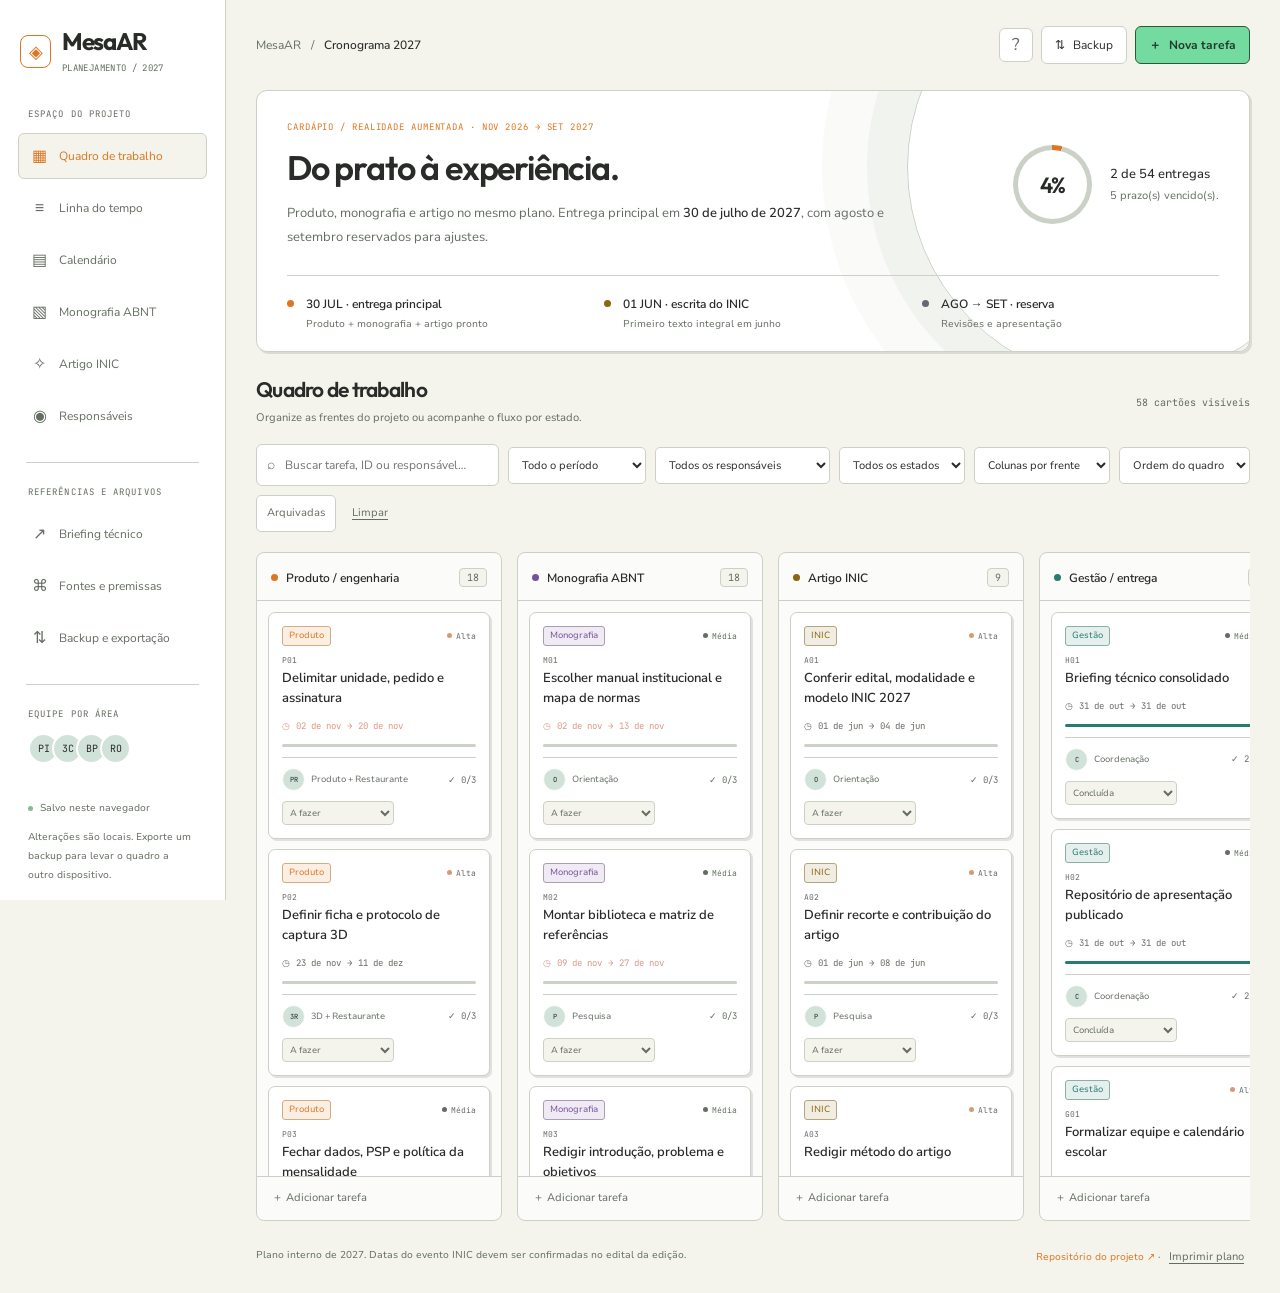
==== commit 1efebdeb: "feat: publica cronograma interativo 2027 com monografia e INIC" ====
--- a/index.html
+++ b/index.html
@@ -1,19 +1,13 @@
-<!doctype html><html lang="pt-BR"><head><meta charset="utf-8"><meta name="viewport" content="width=device-width,initial-scale=1"><meta name="theme-color" content="#f4f4ed"><meta name="description" content="Briefing técnico navegável — MesaAR. Tecnologias, telas, arquitetura, métodos e critérios de aceite."><title>MesaAR — Briefing técnico navegável</title><style>
-:root{--bg:#f4f4ed;--panel:#ffffff;--ink:#282b28;--muted:#646d62;--line:#ccd1c7;--accent:#dc7620;--second:#2d8050;--mono:ui-monospace,SFMono-Regular,Consolas,monospace;--sans:Inter,"Segoe UI",Arial,sans-serif;--serif:Georgia,"Times New Roman",serif;color-scheme:light}*{box-sizing:border-box}html{scroll-behavior:smooth;scroll-padding-top:95px}body{margin:0;background:var(--bg);color:var(--ink);font:14px/1.7 var(--sans)}button,input,select{font:inherit;color:inherit}button,a,input,select{-webkit-tap-highlight-color:transparent}button,a{touch-action:manipulation}button{cursor:pointer}a{color:inherit;text-decoration:none}button:disabled{opacity:.4;cursor:default}button:focus-visible,a:focus-visible,input:focus-visible,select:focus-visible{outline:3px solid var(--second);outline-offset:4px}::selection{background:var(--accent);color:var(--bg)}.container{width:min(1240px,calc(100% - 96px));margin:auto}.skip{position:fixed;left:15px;top:-100px;z-index:100;background:var(--accent);color:var(--bg);padding:12px}.skip:focus{top:12px}.sr-only{position:absolute;width:1px;height:1px;overflow:hidden;clip-path:inset(50%);white-space:nowrap}header{position:sticky;top:0;z-index:20;background:var(--bg);border-bottom:1px solid var(--line)}.nav{height:80px;display:flex;align-items:center;gap:36px}.brand{font-size:23px;font-weight:850;letter-spacing:-.06em;display:flex;align-items:center;gap:12px;white-space:nowrap}.brand-icon{height:29px;width:29px;border:1px solid var(--accent);display:grid;place-items:center;color:var(--accent);border-radius:8px;font:18px var(--mono);transform:rotate(-8deg)}.brand small{font:7px/1.6 var(--mono);letter-spacing:.1em;white-space:normal;color:var(--muted);border-left:1px solid var(--line);padding-left:12px;margin-left:5px}.navlinks{margin-left:auto;display:flex;gap:25px;color:var(--muted);font-size:10px}.navlinks a:hover{color:var(--accent)}.menu-btn{display:none;border:1px solid var(--line);background:var(--panel);padding:7px 10px;border-radius:6px}.nav-export{border:1px solid var(--line);background:var(--panel);padding:9px 13px;font:9px var(--mono);border-radius:5px;color:var(--accent)}.eyebrow{font:9px/1.7 var(--mono);letter-spacing:.12em;text-transform:uppercase;color:var(--accent);display:block;margin-bottom:20px}.hero{position:relative;overflow:hidden;border-bottom:1px solid var(--line);padding:67px 0 0}.hero:before{content:"";position:absolute;inset:0;background-image:radial-gradient(var(--line) .7px,transparent .7px);background-size:23px 23px;opacity:.3;pointer-events:none}.hero-grid{display:grid;grid-template-columns:1.08fr 1fr;gap:35px;align-items:center;position:relative}.hero h1{font-size:clamp(40px,4.6vw,68px);line-height:1.06;letter-spacing:-.06em;font-weight:700;margin:0 0 25px;white-space:pre-line}.hero h1 em{font-style:normal;color:var(--accent)}.hero p{max-width:460px;font-size:14px;color:var(--muted);line-height:1.9}.hero-actions{display:flex;gap:12px;margin:29px 0 27px;flex-wrap:wrap}.btn{padding:12px 17px;border:1px solid var(--line);border-radius:5px;display:inline-flex;align-items:center;justify-content:center;gap:9px;background:var(--panel);color:var(--ink);font-size:11px;line-height:1.5;transition:transform .2s,border-color .2s}.btn:hover{border-color:var(--accent);transform:translateY(-2px)}.btn.primary{background:var(--accent);border-color:var(--accent);color:var(--bg);font-weight:700}.hero-diagram{min-width:0;position:relative}.hero-diagram svg{display:block;width:100%;height:auto}.diagram-caption{font:8px/1.8 var(--mono);color:var(--muted);border-left:1px solid var(--accent);padding-left:13px;margin:15px 0 10px}.hero-strip{position:relative;display:flex;gap:50px;border-top:1px solid var(--line);margin-top:40px;padding:25px 0}.hero-strip b{font:26px var(--mono);display:block;line-height:1.2}.hero-strip span{font:8px var(--mono);letter-spacing:.06em;color:var(--muted);text-transform:uppercase}.edition{margin-left:auto;max-width:220px;font:8px/1.8 var(--mono);color:var(--muted);text-align:right}.section{padding:64px 0;border-bottom:1px solid var(--line)}.section.alt{background:var(--panel)}.section-head{display:grid;grid-template-columns:1.1fr .9fr;gap:60px;align-items:end;margin-bottom:35px}.section-head h2{font-size:39px;line-height:1.15;letter-spacing:-.045em;margin:0;font-weight:600}.section-head p{font-size:12px;color:var(--muted);line-height:1.9;margin:0;max-width:460px}.section-head .eyebrow{margin-bottom:14px}.scope-grid{display:grid;grid-template-columns:repeat(3,1fr);gap:27px}.scope-item{border-top:2px solid var(--second);padding:22px 0}.scope-item h3{font-size:22px;letter-spacing:-.035em;margin:0 0 13px}.scope-item p{font-size:12px;color:var(--muted);margin:0}.scope-note{padding:18px 21px;border:1px solid var(--line);background:var(--panel);border-left:3px solid var(--accent);font-size:12px;color:var(--muted);margin-top:12px}.scope-note strong{color:var(--ink)}.subheading{font:9px var(--mono);letter-spacing:.09em;text-transform:uppercase;color:var(--accent);margin:30px 0 16px}.flow{display:grid;grid-template-columns:repeat(5,1fr);gap:20px}.flow-item{border-top:1px solid var(--line);padding-top:16px}.flow-item small{font:9px var(--mono);color:var(--accent)}.flow-item h3{font-size:18px;font-weight:550;letter-spacing:-.03em;margin:11px 0}.flow-item p{font-size:11px;color:var(--muted);margin:0}.explorer{display:grid;grid-template-columns:270px 1fr;border:1px solid var(--line);border-radius:8px;overflow:hidden}.sidebar{background:var(--panel);border-right:1px solid var(--line);min-width:0}.search-area{padding:17px;border-bottom:1px solid var(--line)}.search-area input{width:100%;border:1px solid var(--line);border-radius:5px;padding:10px 12px;font-size:11px;background:var(--bg)}.filters{display:flex;gap:6px;flex-wrap:wrap;margin-top:12px}.chip{font:9px var(--mono);border:1px solid var(--line);border-radius:4px;background:var(--bg);padding:6px 8px;line-height:1.5;color:var(--muted)}.chip[aria-pressed=true]{border-color:var(--accent);color:var(--accent)}.search-count{font:8px var(--mono);color:var(--muted);margin:11px 0 0}.screen-list{max-height:750px;overflow:auto;padding:9px;scrollbar-width:thin;scrollbar-color:var(--line) transparent}.screen-button{width:100%;display:flex;gap:12px;text-align:left;border:1px solid transparent;background:transparent;color:var(--muted);font-size:11px;line-height:1.5;padding:10px 9px;border-radius:5px;margin-bottom:3px}.screen-button span:first-child{font:9px var(--mono);color:var(--second);width:27px;flex-shrink:0;padding-top:3px}.screen-button.active{border-color:var(--line);background:var(--bg);color:var(--accent)}.screen-button:hover{border-color:var(--line)}.workspace{padding:26px;min-width:0;background:var(--bg)}.detail-top{display:flex;justify-content:space-between;gap:25px;align-items:center;margin-bottom:17px}.badge{font:8px var(--mono);text-transform:uppercase;color:var(--accent);border:1px solid var(--line);padding:5px 8px;border-radius:3px;display:inline-block}.detail-top h3{font-size:26px;letter-spacing:-.04em;font-weight:600;line-height:1.2;margin:12px 0 6px}.detail-top code{font:10px var(--mono);color:var(--muted);overflow-wrap:anywhere}.next-btn{font-size:10px;flex-shrink:0;padding:8px 12px}.screen-goal{font-size:12px;line-height:1.8;color:var(--muted);margin:0 0 20px}.mock-frame{border:1px solid var(--line);border-radius:6px;overflow:hidden;margin-bottom:22px;background:var(--panel)}.mock-bar{height:28px;display:flex;align-items:center;gap:5px;padding:0 11px;border-bottom:1px solid var(--line);font:8px var(--mono);color:var(--muted)}.mock-bar i{width:5px;height:5px;background:var(--line);border-radius:50%}.mock-bar span{margin-left:9px;white-space:nowrap;overflow:hidden;text-overflow:ellipsis}.mock{padding:20px;min-height:240px;position:relative}.mock-top{display:flex;align-items:center;justify-content:space-between;margin-bottom:20px;font-size:8px;color:var(--muted)}.mock-top b{font-weight:800;font-size:13px;letter-spacing:-.05em;color:var(--accent)}.mock-headline{font-size:20px;line-height:1.2;letter-spacing:-.035em;font-weight:600;margin:0 0 15px}.mock-content{display:grid;grid-template-columns:1.3fr 1fr;gap:20px}.mock-rows{margin:0;padding:0;list-style:none}.mock-rows li{padding:9px 10px;border:1px solid var(--line);border-radius:3px;font-size:9px;display:flex;justify-content:space-between;margin-bottom:6px;gap:15px}.mock-rows small{color:var(--accent);font:7px var(--mono);padding-top:3px}.mock-state{border:1px solid var(--line);border-radius:5px;padding:14px;background:var(--bg)}.mock-state>span{font:7px var(--mono);color:var(--muted);display:block;margin-bottom:10px}.mock-state b{font-size:18px;color:var(--accent);font-weight:500;letter-spacing:-.03em}.mock-state p{font-size:9px;line-height:1.7;color:var(--muted);margin:10px 0 0}.mock-actions{display:flex;gap:6px;flex-wrap:wrap;margin-top:17px}.mock-action{font-size:8px;border:1px solid var(--line);border-radius:3px;padding:7px 9px;background:var(--bg);color:var(--ink)}.mock-action:first-child{border-color:var(--accent);color:var(--accent)}.mock-caption{font:8px/1.7 var(--mono);color:var(--muted);margin:0 0 24px}.spec-grid{display:grid;grid-template-columns:1fr 1fr 1fr;gap:20px}.spec h4{font:8px var(--mono);text-transform:uppercase;letter-spacing:.07em;color:var(--accent);margin:0 0 12px}.spec ul{list-style:none;margin:0;padding:0}.spec li{font-size:11px;color:var(--muted);margin-bottom:7px;padding-left:11px;position:relative;line-height:1.7}.spec li:before{content:'·';color:var(--accent);position:absolute;left:0}.contract{margin-top:20px;padding-top:18px;border-top:1px solid var(--line)}.contract code{font:10px/1.8 var(--mono);overflow-wrap:anywhere;color:var(--second)}.accept{border:1px solid var(--line);border-left:2px solid var(--accent);background:var(--panel);padding:12px 14px;font-size:11px;color:var(--muted);line-height:1.8}.tech-links{display:flex;gap:7px;flex-wrap:wrap}.tech-links button{font:8px var(--mono);border:1px solid var(--line);background:var(--panel);padding:5px 7px;border-radius:3px;color:var(--muted)}.global-states{display:grid;grid-template-columns:repeat(3,1fr);gap:16px;margin-top:25px}.global-states article{border:1px solid var(--line);border-radius:5px;padding:18px}.global-states h3{font-size:13px;margin:0 0 8px;font-weight:550}.global-states p{font-size:11px;color:var(--muted);margin:0}.tech-filters{display:flex;gap:8px;flex-wrap:wrap;margin-bottom:25px}.tech-grid{display:grid;grid-template-columns:repeat(3,1fr);gap:20px}.tech-card{border:1px solid var(--line);border-radius:6px;background:var(--panel);padding:23px;scroll-margin-top:110px;position:relative}.tech-card:before{content:'';position:absolute;left:23px;top:-1px;width:32px;height:2px;background:var(--accent)}.tech-card small{font:8px var(--mono);text-transform:uppercase;color:var(--accent)}.tech-card h3{font-size:21px;font-weight:550;line-height:1.3;letter-spacing:-.035em;margin:14px 0}.tech-card p{font-size:12px;color:var(--muted);line-height:1.85}.tech-card dl{margin:19px 0 0}.tech-card dt{font:8px var(--mono);color:var(--second);text-transform:uppercase;margin-top:14px;margin-bottom:5px}.tech-card dd{font-size:10px;color:var(--muted);line-height:1.8;margin:0}.tech-card a{font:8px var(--mono);display:inline-block;margin-top:19px;color:var(--accent)}.stack-note{border-left:2px solid var(--second);padding-left:15px;font-size:11px;color:var(--muted);margin-top:26px}.data-grid{display:grid;grid-template-columns:1fr 1fr;gap:30px}.data-table{width:100%;border-collapse:collapse;font-size:11px}.data-table th{text-align:left;font:8px var(--mono);letter-spacing:.08em;color:var(--accent);padding:14px;background:var(--panel);border:1px solid var(--line)}.data-table td{padding:15px;border:1px solid var(--line);color:var(--muted);vertical-align:top;line-height:1.8}.data-table td:first-child{color:var(--ink);min-width:130px}.data-table code{font:9px var(--mono);overflow-wrap:anywhere;color:var(--second)}.method-card{border:1px solid var(--line);padding:21px;border-radius:5px;background:var(--panel);margin-bottom:17px;break-inside:avoid}.method-card h3{font-size:16px;font-weight:550;letter-spacing:-.025em;margin:0 0 12px}.method-card code{font:11px/1.9 var(--mono);display:block;overflow-wrap:anywhere;color:var(--accent)}.method-card p{font-size:11px;line-height:1.8;color:var(--muted);margin:13px 0 0}.lab{display:grid;grid-template-columns:.8fr 1.2fr;border:1px solid var(--line);border-radius:8px;overflow:hidden;background:var(--panel)}.lab-controls{padding:28px;border-right:1px solid var(--line)}.lab-controls h3{font-size:23px;line-height:1.25;letter-spacing:-.04em;margin:0 0 15px;font-weight:550}.lab-controls p{font-size:11px;color:var(--muted);line-height:1.9;margin:0 0 23px}.control{margin-bottom:20px}.control label{display:flex;justify-content:space-between;gap:20px;font-size:11px;line-height:1.6}.control output{color:var(--accent);font:11px var(--mono)}.control input[type=range]{width:100%;margin-top:12px;accent-color:var(--accent)}.control select,.control input[type=number]{width:100%;border:1px solid var(--line);background:var(--bg);padding:9px;margin-top:9px;border-radius:4px}.lab-output{padding:28px;min-width:0;align-content:center;display:grid;gap:14px}.lab-output svg{display:block;width:100%;height:auto}.lab-summary{font:10px/1.9 var(--mono);color:var(--muted);border-top:1px solid var(--line);padding-top:16px}.metrics-row{display:grid;grid-template-columns:repeat(3,1fr);gap:15px;margin-bottom:15px}.mini-metric{border:1px solid var(--line);border-radius:4px;padding:14px}.mini-metric span{font:8px var(--mono);color:var(--muted);display:block;line-height:1.6}.mini-metric b{font:24px var(--mono);color:var(--accent);display:block;margin-top:10px}.matrix{display:grid;grid-template-columns:1fr 1fr;gap:7px;max-width:350px;margin:auto;width:100%}.matrix div{padding:20px;border:1px solid var(--line);background:var(--bg)}.matrix small{font:8px var(--mono);color:var(--muted)}.matrix b{font:30px var(--mono);display:block;color:var(--accent)}.vote-buttons{display:grid;gap:8px}.vote-buttons button{padding:11px;text-align:left;font-size:11px;background:var(--bg);border:1px solid var(--line);border-radius:4px}.vote-buttons button[aria-pressed=true]{border-color:var(--accent);color:var(--accent)}.team-grid{display:grid;grid-template-columns:repeat(3,1fr);gap:24px}.team-card{padding:21px;border-top:2px solid var(--second);background:var(--panel)}.team-card h3{font-size:20px;font-weight:550;letter-spacing:-.035em;margin:0 0 12px}.team-card p{font-size:12px;color:var(--muted);line-height:1.85;margin:0}.delivery-grid{display:grid;grid-template-columns:1.2fr 1fr;gap:45px}.checks{display:grid;gap:14px}.check{display:flex;gap:12px;font-size:12px;align-items:flex-start;color:var(--muted)}.check input{margin-top:5px;accent-color:var(--accent);width:15px;height:15px;flex-shrink:0}.decisions{padding:22px;border:1px solid var(--line);background:var(--panel);border-radius:5px}.decisions h3{font-size:20px;letter-spacing:-.035em;font-weight:550;margin:0 0 15px}.decisions ul{margin:0;padding-left:17px;font-size:12px;color:var(--muted);line-height:1.9}.decisions li{margin-bottom:10px}.review-count{font:9px var(--mono);color:var(--accent);margin-top:18px}.phases{display:grid;grid-template-columns:repeat(4,1fr);gap:26px;margin-top:35px}.phase{border-top:1px solid var(--line);padding-top:18px}.phase small{font:8px var(--mono);color:var(--accent)}.phase h3{font-size:18px;font-weight:550;margin:12px 0 9px}.phase p{font-size:11px;color:var(--muted);margin:0}.history-grid{display:grid;grid-template-columns:1fr 1fr;gap:40px}.history-grid ul{margin:0;padding-left:17px;color:var(--muted);font-size:11px;line-height:2}.identity-swatch{display:flex;gap:7px;margin:16px 0}.identity-swatch i{width:36px;height:24px;border:1px solid var(--line);border-radius:3px}.history-grid h3{font-size:18px;font-weight:550;margin:0 0 12px}.history-grid p{font-size:12px;color:var(--muted);line-height:1.9}.references{display:grid;grid-template-columns:repeat(4,1fr);gap:8px 23px;margin-top:30px}.references a{font:9px/1.7 var(--mono);border-bottom:1px solid var(--line);padding:10px 0;color:var(--muted)}.references a:hover{color:var(--accent)}.closing{display:flex;justify-content:space-between;align-items:center;gap:30px;margin-top:35px;padding-top:30px;border-top:1px solid var(--line)}.closing h2{font-size:30px;letter-spacing:-.04em;font-weight:550;line-height:1.2;margin:0 0 10px}.closing p{font-size:11px;color:var(--muted);margin:0}.closing-actions{display:flex;gap:10px;flex-wrap:wrap}footer{padding:25px 0;font:8px/1.9 var(--mono);color:var(--muted)}.footer-inner{display:flex;justify-content:space-between;gap:30px}.toast{position:fixed;bottom:25px;left:50%;transform:translate(-50%,20px);max-width:calc(100% - 32px);padding:12px 20px;border:1px solid var(--accent);background:var(--panel);color:var(--ink);font-size:11px;z-index:50;border-radius:6px;opacity:0;pointer-events:none;transition:.2s}.toast.show{opacity:1;transform:translate(-50%,0)}dialog{background:var(--panel);color:var(--ink);border:1px solid var(--line);border-radius:10px;padding:30px;max-width:580px;width:calc(100% - 32px)}dialog::backdrop{background:#000a;backdrop-filter:blur(5px)}dialog h2{font-size:26px;letter-spacing:-.035em;margin:0 0 20px}dialog p{font-size:12px;line-height:1.9;color:var(--muted)}.print-appendix{display:none}noscript{display:block;background:var(--accent);color:var(--bg);padding:14px;text-align:center}
-body[data-theme=coro] h1,body[data-theme=coro] .section-head h2{font-family:var(--serif);font-weight:400;letter-spacing:-.055em}body[data-theme=coro] .hero:before{background-image:repeating-linear-gradient(90deg,transparent,transparent 79px,var(--line) 80px);opacity:.22}body[data-theme=mesaar] .hero h1{font-weight:750}body[data-theme=mesaar] .btn,body[data-theme=mesaar] .lab,body[data-theme=mesaar] .tech-card{box-shadow:3px 3px 0 #282b28;border:1px solid #282b28;border-radius:6px}body[data-theme=mesaar] .btn.primary{background:#74dba0;color:#20342b}body[data-theme=esp32] .hero h1{font-family:var(--serif);font-weight:700;letter-spacing:-.055em;font-size:clamp(48px,5.8vw,83px);color:#fff1d7}body[data-theme=esp32] .hero{background:radial-gradient(ellipse at 80% 80%,#6b255230,transparent 65%)}body[data-theme=esp32] .btn,body[data-theme=esp32] .chip{border-radius:30px}body[data-theme=esp32] .brand{font-family:var(--serif);font-size:29px}body[data-theme=esp32] .section-head h2{font-family:var(--serif);font-size:43px}body[data-theme=cubesat] .btn.primary{background:linear-gradient(135deg,#d6ff9d,#c7ff70);box-shadow:0 0 30px #c7ff7016}body[data-theme=cubesat] .hero:before{background-image:radial-gradient(#d1c8ff 1px,transparent 1px);background-size:70px 57px;opacity:.12}body[data-theme=ionolab] .hero:before{background-image:linear-gradient(var(--line) 1px,transparent 1px),linear-gradient(90deg,var(--line) 1px,transparent 1px);background-size:50px 50px;opacity:.15}
-@media(min-width:1600px){.hero{padding-top:85px}.hero h1{font-size:76px}.section{padding:80px 0}}@media(max-width:1100px){.container{width:calc(100% - 52px)}.nav{gap:22px}.navlinks{gap:17px}.brand{font-size:20px}.brand small{display:none}.tech-grid{grid-template-columns:1fr 1fr}.hero h1{font-size:50px}.hero-grid{gap:20px}.section-head{gap:30px}.explorer{grid-template-columns:235px 1fr}.workspace{padding:22px}.mock-content{gap:12px}.mock{padding:17px}.references{grid-template-columns:repeat(3,1fr)}}@media(max-width:760px){html{scroll-padding-top:80px}.container{width:calc(100% - 36px)}.nav{height:68px;gap:13px}.brand{font-size:22px}.brand small{display:block;font-size:6px}.navlinks{position:absolute;top:68px;left:0;right:0;background:var(--panel);padding:20px;border-bottom:1px solid var(--line);display:none;flex-wrap:wrap;font-size:12px;gap:20px}.navlinks.open{display:flex}.menu-btn{display:block;margin-left:auto}.nav-export{display:none}.hero{padding-top:40px}.hero-grid{grid-template-columns:1fr;gap:15px}.hero h1{font-size:48px;max-width:550px;line-height:1.06}.hero p{font-size:13px}.eyebrow{font-size:8px;margin-bottom:20px}.hero-diagram{max-width:520px;width:100%;margin:auto}.hero-actions{margin-top:25px}.diagram-caption{font-size:8px}.hero-strip{margin-top:24px;padding:22px 0;gap:35px}.hero-strip b{font-size:23px}.hero-strip span{font-size:7px}.edition{display:none}.section{padding:43px 0}.section-head{grid-template-columns:1fr;gap:20px;margin-bottom:27px}.section-head h2{font-size:33px}.section-head p{font-size:12px;line-height:1.9}.scope-grid{grid-template-columns:1fr;gap:8px}.scope-item{padding:20px 0}.scope-item h3{font-size:21px}.scope-item p{font-size:12px}.scope-note{padding:17px;font-size:11px}.flow{grid-template-columns:1fr 1fr;gap:22px}.flow-item:last-child{grid-column:1/-1}.flow-item h3{font-size:17px}.explorer{grid-template-columns:1fr}.sidebar{border-right:0;border-bottom:1px solid var(--line)}.screen-list{max-height:190px;padding:8px;display:grid;grid-template-columns:1fr 1fr;gap:3px}.screen-button{font-size:10px;padding:8px}.search-area{padding:17px}.workspace{padding:21px 17px}.detail-top{gap:15px;align-items:flex-start}.detail-top h3{font-size:23px}.next-btn{font-size:9px;padding:7px 9px;max-width:82px}.badge{font-size:7px}.mock{padding:15px;min-height:250px}.mock-content{grid-template-columns:1fr .9fr;gap:10px}.mock-headline{font-size:18px}.mock-state{padding:11px}.mock-state b{font-size:16px}.mock-state p{font-size:8px}.mock-rows li{font-size:8px;padding:8px}.mock-rows small{font-size:6px}.spec-grid{grid-template-columns:1fr;gap:18px}.spec ul{display:flex;gap:10px 16px;flex-wrap:wrap}.spec li{font-size:11px;margin:0}.spec h4{margin-bottom:8px}.contract code{font-size:9px}.global-states{grid-template-columns:1fr 1fr;gap:12px}.global-states article{padding:15px}.global-states h3{font-size:12px}.global-states p{font-size:10px}.tech-grid{grid-template-columns:1fr;gap:18px}.tech-card{padding:23px}.tech-card h3{font-size:22px}.tech-card p{font-size:12px}.tech-card dd{font-size:11px}.tech-card a{font-size:9px}.tech-filters{gap:6px}.chip{font-size:8px}.data-grid{grid-template-columns:1fr;gap:25px}.data-table{font-size:10px}.data-table th,.data-table td{padding:12px}.data-table td:first-child{min-width:100px}.lab{grid-template-columns:1fr}.lab-controls{padding:22px;border-right:0;border-bottom:1px solid var(--line)}.lab-output{padding:22px}.metrics-row{gap:8px}.mini-metric{padding:12px}.mini-metric b{font-size:22px}.mini-metric span{font-size:7px}.lab-summary{font-size:9px}.team-grid{grid-template-columns:1fr 1fr;gap:16px}.team-card{padding:18px}.team-card h3{font-size:18px}.team-card p{font-size:11px}.delivery-grid{grid-template-columns:1fr;gap:27px}.phases{grid-template-columns:1fr 1fr;gap:27px}.history-grid{grid-template-columns:1fr;gap:25px}.references{grid-template-columns:1fr 1fr;gap:0 20px}.closing{display:block}.closing h2{font-size:27px}.closing-actions{margin-top:23px}.footer-inner{display:block}.footer-inner span{display:block;margin-top:12px}body[data-theme=esp32] .hero h1{font-size:59px}body[data-theme=esp32] .section-head h2{font-size:35px}}@media(max-width:360px){.hero h1{font-size:42px}.container{width:calc(100% - 28px)}.brand small{display:none}.hero-strip{gap:22px}.mock-content{grid-template-columns:1fr}.mock-state{display:none}.team-grid{grid-template-columns:1fr}.screen-list{grid-template-columns:1fr}.section-head h2{font-size:30px}}
-@media(prefers-reduced-motion:reduce){html{scroll-behavior:auto}*,*:before,*:after{animation:none!important;transition:none!important}}
-@media print{*{print-color-adjust:exact;-webkit-print-color-adjust:exact}header,.hero-actions,.hero-diagram,.explorer,.global-states,.tech-filters,.lab,.checks,.review-count,.closing,.toast,dialog,footer,.skip{display:none!important}body{background:white;color:#212121;font-size:10pt}.container{width:100%}.hero{padding:25px 0;background:white!important}.hero:before{display:none}.hero-grid{display:block}.hero h1{color:#26212a!important;font-size:38px!important}.hero p,.scope-item p,.section-head p,.flow-item p,.team-card p,.phase p,.history-grid p,.history-grid ul{color:#555;font-size:10px}.hero-strip b{color:#222}.section{padding:24px 0;background:white!important;break-before:auto}.section-head{margin-bottom:20px}.section-head h2{font-size:26px!important;color:#333}.eyebrow,.subheading{color:#734a7a}.scope-note,.tech-card,.method-card,.team-card,.decisions{background:#faf8f5;color:#333;border-color:#ccc}.scope-note,.decisions ul{color:#555}.scope-note strong{color:#333}.scope-grid{gap:25px}.scope-item h3{font-size:18px}.flow{gap:17px}.flow-item h3{font-size:15px}.tech-grid{grid-template-columns:1fr 1fr;gap:15px}.tech-card{padding:17px;break-inside:avoid;box-shadow:none!important}.tech-card h3{font-size:18px}.tech-card p,.tech-card dd{font-size:10px;color:#555}.tech-card dt,.tech-card a,.tech-card small{color:#805078}.method-card{padding:17px}.method-card code{color:#6f4277;font-size:10px}.method-card p{color:#555;font-size:10px}.data-grid{display:block}.data-table{font-size:10px}.data-table th{color:#774a72;background:#f3eff4}.data-table td,.data-table td:first-child{color:#555;border-color:#ccc}.team-grid{gap:15px}.team-card h3{font-size:17px}.delivery-grid{display:block}.decisions{margin-bottom:20px}.decisions h3{font-size:18px}.phases{gap:20px}.phase h3{font-size:16px}.references{grid-template-columns:1fr 1fr}.references a{color:#71496f;font-size:8px}.history-grid{gap:25px}.print-appendix{display:block;padding:25px 0}.print-appendix h2{font-size:25px;margin:0 0 20px;color:#333}.print-screen{border-top:1px solid #ccc;padding:17px 0;break-inside:avoid}.print-screen h3{font-size:16px;color:#4a3452;margin:0 0 6px}.print-screen p{font-size:10px;color:#555;line-height:1.7}.print-screen code{font-size:9px;color:#764775;overflow-wrap:anywhere}.print-screen strong{color:#333}}
-</style><style id="friendly-typography">@font-face{font-family:'Outfit';font-style:normal;font-weight:100 900;font-display:swap;src:url([data-uri]) format('woff')}
+<!doctype html><html lang="pt-BR"><head><meta charset="utf-8"><meta name="viewport" content="width=device-width,initial-scale=1"><meta name="theme-color" content="#f4f4ed"><meta name="description" content="MesaAR — cronograma interativo, monografia ABNT e artigo INIC. Entrega em julho de 2027 e reserva até setembro."><title>MesaAR · Cronograma 2027</title><style>
+@font-face{font-family:'Outfit';font-style:normal;font-weight:100 900;font-display:swap;src:url([data-uri]) format('woff')}
 @font-face{font-family:'Nunito Sans';font-style:normal;font-weight:200 1000;font-display:swap;src:url([data-uri]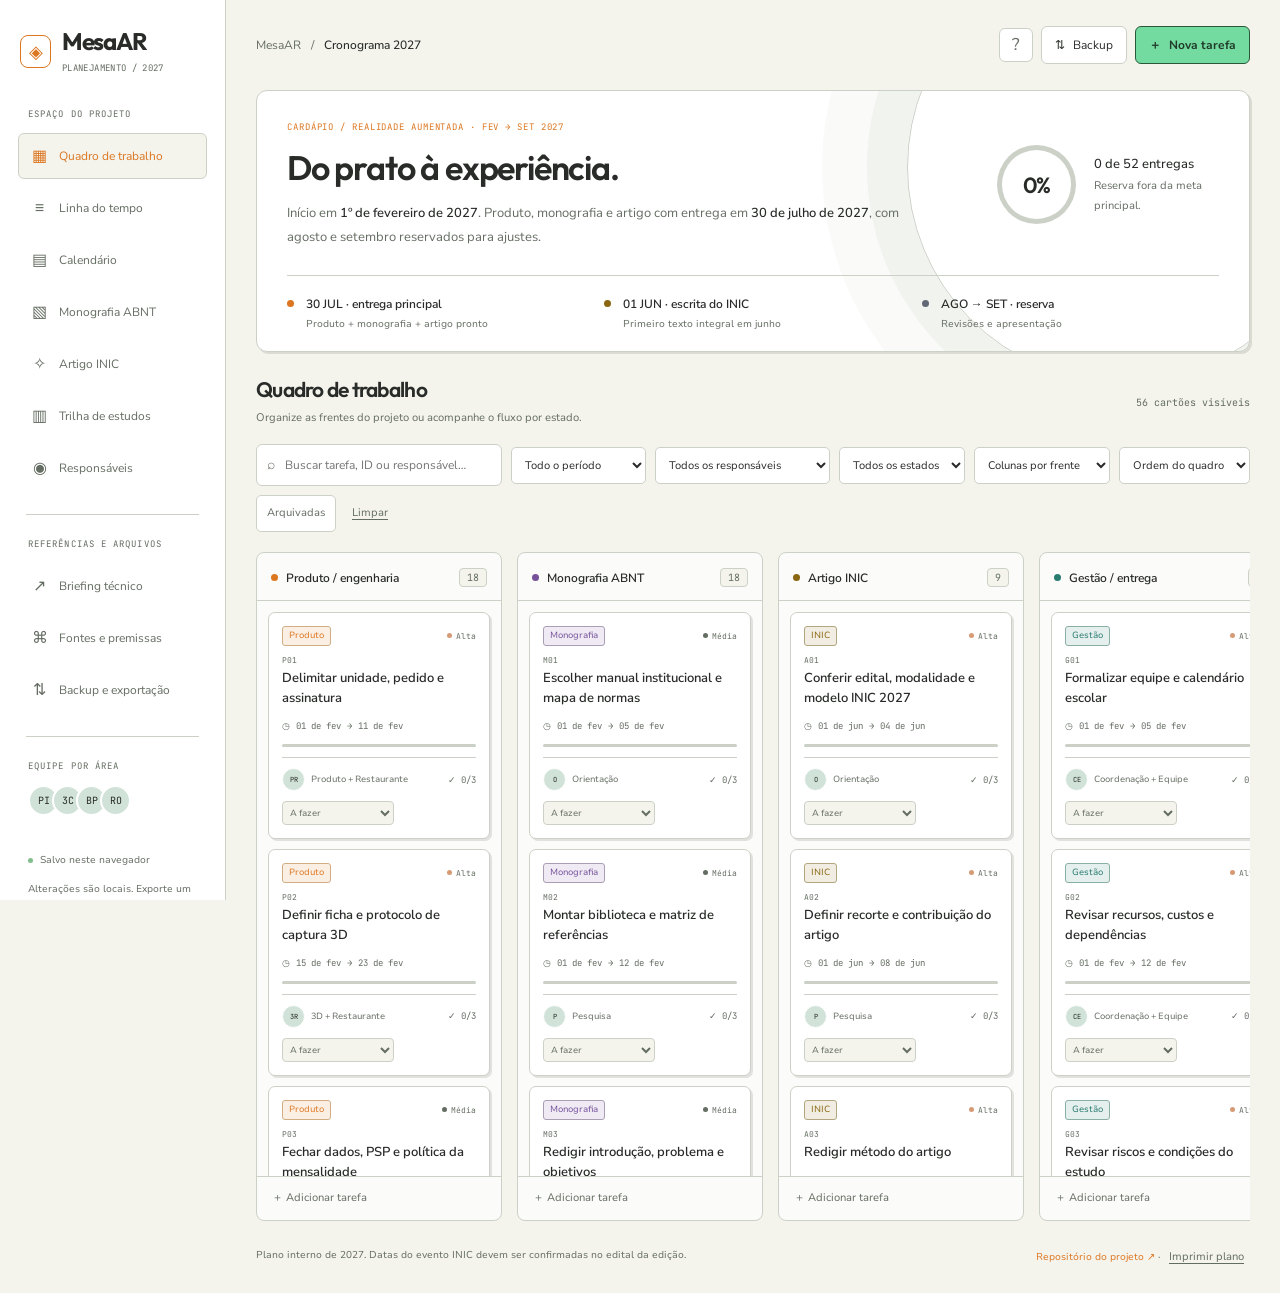
==== commit 07b01867: "feat: adiciona trilha de estudos e revisa cronograma para fevereiro de 2027" ====
--- a/index.html
+++ b/index.html
@@ -8,6 +8,10 @@
 @media(max-width:360px){.hero{padding:20px 17px 0}.hero h1{font-size:25px}.progress-ring{width:46px;height:46px}.progress-ring b{font-size:14px}.hero-main{gap:10px}.main{padding-left:13px;padding-right:13px}.milestone small{display:block;margin-left:0}.hero-description{font-size:12px}.top-actions .help-btn{display:none}.board{margin-right:-13px;padding-right:13px;grid-auto-columns:270px}.field-row{grid-template-columns:1fr}.academic-banner{padding:19px}body[data-theme=esp32] .hero h1{font-size:29px}}
 @media(prefers-reduced-motion:reduce){*,*:before,*:after{scroll-behavior:auto!important;animation:none!important;transition:none!important}}
 @media print{*{print-color-adjust:exact;-webkit-print-color-adjust:exact}.sidebar,.sidebar-scrim,.topbar,.hero,.workspace-head,.filters,#workspace,.workspace-foot,dialog,.toast{display:none!important}.app{display:block}.main{padding:0}body{background:white;color:#222;font-size:10pt}.print-area{display:block}.print-area h1{font-size:26pt;margin:0 0 13px}.print-area h2{font-size:17pt;margin:23px 0 12px;color:#3c2e49}.print-area p{font-size:9pt;line-height:1.65}.print-task{border-top:1px solid #ccc;padding:14px 0;break-inside:avoid}.print-task h3{font-size:12pt;margin:0 0 7px;color:#3c2e49}.print-task p,.print-task li{font-size:9pt;line-height:1.7;color:#555}.print-task ul{padding-left:19px}.print-area a{color:#624d76}.print-area code{font-size:8pt}.print-subtitle{color:#555;font-size:10pt!important}}
+.study-hero{border:1px solid var(--line);background:var(--panel);border-radius:10px;padding:28px;display:grid;grid-template-columns:1fr 180px;gap:35px;position:relative;overflow:hidden}.study-hero h3{font-size:32px;line-height:1.2;margin:0 0 15px;max-width:650px}.study-hero p{font-size:13px;color:var(--muted);max-width:620px;line-height:1.9;margin:0}.study-stats{display:flex;flex-wrap:wrap;gap:21px;margin-top:23px;color:var(--muted);font-size:11px}.study-stats b{font:20px var(--display);font-weight:600;color:var(--ink);margin-right:5px}.study-progress{border-left:1px solid var(--line);padding-left:26px;display:flex;flex-direction:column;justify-content:center}.study-progress strong{font:41px var(--display);color:var(--accent);letter-spacing:-.04em}.study-progress small{font:10px var(--mono);color:var(--muted);margin:5px 0 14px}.study-progress [role=progressbar]{height:4px;background:var(--line);border-radius:4px;overflow:hidden}.study-progress i{height:100%;display:block;background:var(--accent)}.study-progress>span{font-size:10px;color:var(--muted);line-height:1.8;margin-top:14px}.study-toolbar{display:flex;justify-content:space-between;gap:20px;align-items:center;margin:24px 0 15px}.study-toolbar nav{display:flex;gap:8px;flex-wrap:wrap}.study-filters{display:flex;gap:16px;align-items:center;flex-wrap:wrap;margin:0 0 20px}.study-filters .search{max-width:350px}.study-filters select{padding:8px 10px;background:var(--panel);border:1px solid var(--line);border-radius:5px;font-size:11px}.study-route{list-style:none;padding:0;margin:0;display:grid;gap:13px}.study-module{border:1px solid var(--line);border-radius:8px;background:var(--panel);overflow:hidden}.study-module summary{display:flex;gap:19px;align-items:center;padding:23px;cursor:pointer;list-style:none}.study-module summary::-webkit-details-marker{display:none}.study-module summary:focus-visible{outline:2px solid var(--accent);outline-offset:-4px}.study-step{font:16px var(--mono);color:var(--accent);background:var(--bg);width:44px;height:44px;display:grid;place-items:center;border:1px solid var(--line);border-radius:7px;flex-shrink:0}.study-module-title{flex:1;min-width:0}.study-module-title small{font:9px/1.6 var(--mono);color:var(--muted);display:block;margin-bottom:7px}.study-module-title b{font:600 18px/1.4 var(--display);letter-spacing:-.025em}.study-module-state{font-size:10px;color:var(--muted);white-space:nowrap}.study-module.studied .study-module-state{color:var(--accent)}.study-module[open] summary{border-bottom:1px solid var(--line)}.study-module-body{padding:23px 27px}.study-module-columns{display:grid;grid-template-columns:1fr 1fr;gap:35px}.study-module-body h4{font-size:15px;margin:0 0 11px;letter-spacing:-.02em}.study-module-body h4:not(:first-child){margin-top:24px}.study-module-body ul{padding-left:17px;margin:0;font-size:12px;color:var(--muted);line-height:2}.study-module-body p{font-size:12px;color:var(--muted);line-height:1.9;margin:0}.study-checks li::marker{color:var(--accent)}.study-source{display:flex;align-items:center;justify-content:space-between;gap:16px;padding:11px 13px;background:var(--bg);border:1px solid var(--line);border-radius:5px;margin-bottom:8px;transition:border-color .15s}.study-source:hover{border-color:var(--accent)}.study-source b{font-size:11px;font-weight:600;line-height:1.6;display:block}.study-source small{font-size:9px;color:var(--muted);line-height:1.8;display:block;margin-top:2px}.study-source>span:last-child{color:var(--accent);font-size:16px}.study-task-links{display:flex;flex-wrap:wrap;gap:6px}.study-task-links .btn{padding:5px 8px;font:9px var(--mono)}.study-file-links{display:grid;gap:9px;justify-items:start}.study-file-links button{text-align:left;font-size:11px;overflow-wrap:anywhere}.study-module-body footer{display:flex;justify-content:space-between;gap:20px;border-top:1px solid var(--line);padding-top:18px;margin-top:23px;font-size:10px;color:var(--muted);align-items:center}.study-module-body footer label{display:flex;gap:9px;align-items:center;color:var(--ink);font-size:11px;cursor:pointer}.study-module-body input[type=checkbox]{width:17px;height:17px;accent-color:var(--accent)}.study-help{font-size:12px;line-height:1.9;color:var(--muted);max-width:850px;margin:0 0 22px}.study-resource-grid,.study-hardware-grid,.study-file-grid{display:grid;grid-template-columns:repeat(2,minmax(0,1fr));gap:15px}.study-resource-card,.study-hardware,.study-file{border:1px solid var(--line);border-radius:7px;padding:23px;background:var(--panel);min-width:0}.study-resource-card h3,.study-hardware h3,.study-file h3{font-size:21px;line-height:1.3;margin:0 0 13px;overflow-wrap:anywhere}.study-resource-card p,.study-hardware p{font-size:12px;color:var(--muted);line-height:1.9;margin:0 0 16px}.study-resource-card small,.study-hardware small{display:block;color:var(--muted);font-size:10px;line-height:1.8}.study-check-date{display:block;font:8px/1.9 var(--mono);color:var(--muted);margin:11px 0 19px}.study-hardware .study-compat{font-size:11px;border-left:2px solid var(--second);padding-left:11px;margin-top:16px;margin-bottom:12px}.study-hardware a{font-size:11px;color:var(--accent);text-decoration:underline;text-underline-offset:3px}.study-drive{border:1px solid var(--line);border-left:3px solid var(--inic);border-radius:7px;background:var(--panel);padding:26px;margin-top:24px}.study-drive h3{font-size:27px;line-height:1.3;margin:0 0 15px}.study-drive p{font-size:12px;color:var(--muted);line-height:1.9;margin:0;max-width:800px}.study-keywords{display:flex;flex-wrap:wrap;gap:8px;margin:22px 0}.study-keywords span{font-size:10px;border:1px solid var(--line);padding:5px 9px;border-radius:4px;background:var(--bg)}.study-drive footer{display:flex;justify-content:space-between;align-items:center;gap:20px;font-size:10px;color:var(--muted)}.study-file>div{display:flex;justify-content:space-between;align-items:center;margin-bottom:20px}.study-file code{font:9px var(--mono);color:var(--accent);padding:4px 7px;border:1px solid var(--line);border-radius:4px}.study-file>div span{font:9px var(--mono);color:var(--muted)}.study-file h3{font-size:18px;line-height:1.5}.study-file details{margin-top:18px;font-size:11px;color:var(--muted)}.study-file details summary{cursor:pointer}.study-file pre{font:9px/1.8 var(--mono);background:var(--bg);border:1px solid var(--line);padding:12px;overflow:auto;max-height:280px;border-radius:5px;white-space:pre;tab-size:2}.study-backup{display:flex;gap:25px;align-items:center;justify-content:space-between;border-top:1px solid var(--line);padding:24px 0 10px;margin-top:25px}.study-backup h3{font-size:21px;margin:0 0 11px}.study-backup p{font-size:11px;line-height:1.9;color:var(--muted);max-width:620px;margin:0}.study-backup>div:last-child{display:flex;flex-wrap:wrap;gap:8px;justify-content:flex-end;min-width:260px}.sidebar{overflow-y:auto;scrollbar-width:thin;scrollbar-color:var(--line) transparent}.study-hero .eyebrow{font-size:9px}.study-resource-card .btn{margin-top:auto}
+@media(max-width:1100px){.study-toolbar{align-items:flex-start}.study-module-columns{gap:24px}.study-backup{align-items:flex-start}.study-backup>div:last-child{min-width:220px}.study-stats{gap:15px}.study-hero h3{font-size:29px}.study-module-state{font-size:9px}}
+@media(max-width:760px){.study-hero{grid-template-columns:1fr;padding:24px;gap:23px}.study-hero h3{font-size:29px}.study-progress{border-left:0;border-top:1px solid var(--line);padding:20px 0 0}.study-progress strong{font-size:31px}.study-progress>span{font-size:11px}.study-stats{gap:16px;font-size:11px}.study-stats b{font-size:19px}.study-toolbar{display:block}.study-toolbar nav{display:grid;grid-template-columns:1fr 1fr;gap:8px;margin-bottom:12px}.study-toolbar>.btn{width:100%}.study-filters{gap:12px}.study-filters .search{max-width:none;flex-basis:100%}.study-filters select{font-size:12px;max-width:100%}.study-module summary{padding:19px 16px;gap:13px;flex-wrap:wrap}.study-step{width:34px;height:37px;font-size:13px}.study-module-title b{font-size:18px}.study-module-title small{font-size:9px;line-height:1.8}.study-module-state{margin-left:47px;font-size:10px}.study-module-body{padding:22px}.study-module-columns{grid-template-columns:1fr;gap:26px}.study-module-body h4{font-size:17px}.study-module-body ul,.study-module-body p{font-size:13px}.study-source b{font-size:12px}.study-source small{font-size:10px}.study-source{padding:13px}.study-module-body footer{display:block;font-size:11px}.study-module-body footer label{margin-top:17px;font-size:12px;line-height:1.8}.study-resource-grid,.study-hardware-grid,.study-file-grid{grid-template-columns:1fr}.study-resource-card,.study-hardware,.study-file{padding:24px}.study-resource-card h3,.study-hardware h3{font-size:23px}.study-resource-card p,.study-hardware p{font-size:13px}.study-resource-card small,.study-hardware small{font-size:11px}.study-check-date{font-size:9px}.study-help{font-size:13px}.study-drive{padding:24px}.study-drive p{font-size:13px}.study-drive footer{display:block;font-size:11px;line-height:1.8}.study-drive footer .btn{margin-top:17px}.study-keywords span{font-size:11px}.study-backup{display:block}.study-backup p{font-size:12px}.study-backup>div:last-child{justify-content:flex-start;margin-top:20px}.study-file h3{font-size:19px}.study-file details{font-size:12px}.study-file pre{font-size:10px}.study-file-links button{font-size:12px}}
+
 </style><!-- EMBEDDED FONT LICENSES / SIL OPEN FONT LICENSE 1.1
 Copyright 2021 The Outfit Project Authors (https://github.com/Outfitio/Outfit-Fonts)
 
@@ -291,9 +295,9 @@
 FROM, OUT OF THE USE OR INABILITY TO USE THE FONT SOFTWARE OR FROM
 OTHER DEALINGS IN THE FONT SOFTWARE.
 
---></head><body data-theme="mesaar"><a class="skip" href="#main">Pular para o quadro</a><noscript>Ative o JavaScript para usar o cronograma interativo. O briefing continua disponível em briefing.html.</noscript><div class="app"><button class="sidebar-scrim" id="sidebarScrim" aria-label="Fechar navegação"></button><aside class="sidebar" id="sidebar"><a href="./" class="brand"><span class="brand-mark" aria-hidden="true">◈</span><span>MesaAR<small>PLANEJAMENTO / 2027</small></span></a><span class="side-label">Espaço do projeto</span><nav class="side-nav" aria-label="Navegação do cronograma"><button data-view="board" class="active" aria-current="page"><span aria-hidden="true">▦</span>Quadro de trabalho</button><button data-view="timeline"><span aria-hidden="true">≡</span>Linha do tempo</button><button data-view="calendar"><span aria-hidden="true">▤</span>Calendário</button><button data-view="monografia"><span aria-hidden="true">▧</span>Monografia ABNT</button><button data-view="inic"><span aria-hidden="true">✧</span>Artigo INIC</button><button data-view="team"><span aria-hidden="true">◉</span>Responsáveis</button></nav><div class="side-divider"></div><span class="side-label">Referências e arquivos</span><nav class="side-nav" aria-label="Documentação e dados"><a href="briefing.html"><span aria-hidden="true">↗</span>Briefing técnico</a><button data-view="sources"><span aria-hidden="true">⌘</span>Fontes e premissas</button><button data-view="settings"><span aria-hidden="true">⇅</span>Backup e exportação</button></nav><div class="side-divider"></div><span class="side-label">Equipe por área</span><div class="side-team" id="sideTeam"></div><div class="side-foot"><div class="save-state"><i id="saveDot"></i><span id="saveState">Salvo neste navegador</span></div><p>Alterações são locais. Exporte um backup para levar o quadro a outro dispositivo.</p></div></aside><main class="main" id="main"><header class="topbar"><div class="breadcrumbs"><button class="icon-button mobile-menu" id="mobileMenu" aria-controls="sidebar" aria-expanded="false" aria-label="Abrir navegação">☰</button><span class="breadcrumb-project">MesaAR</span><span class="breadcrumb-slash">/</span><strong>Cronograma 2027</strong></div><div class="top-actions"><button class="icon-button help-btn" id="helpButton" aria-label="Como usar o cronograma">?</button><button class="btn backup-btn" data-view="settings"><span aria-hidden="true">⇅</span>Backup</button><button class="btn primary" id="newTask"><span aria-hidden="true">＋</span>Nova tarefa</button></div></header><section class="hero" aria-labelledby="heroTitle"><div class="hero-main"><div><span class="eyebrow">CARDÁPIO / REALIDADE AUMENTADA · NOV 2026 → SET 2027</span><h1 id="heroTitle">Do prato à experiência.</h1><p class="hero-description">Produto, monografia e artigo no mesmo plano. Entrega principal em <strong>30 de julho de 2027</strong>, com agosto e setembro reservados para ajustes.</p></div><div class="progress-summary"><div class="progress-ring" id="progressRing" style="--progress:0" role="img" aria-label="Progresso do plano"><b id="progressPercent">0%</b></div><div class="progress-info"><strong id="progressText">0 de 0 entregas</strong><span id="progressHint">Reserva fora da meta principal.</span></div></div></div><div class="milestone-strip"><div class="milestone"><i class="milestone-dot"></i><div><b>30 JUL · entrega principal</b><small>Produto + monografia + artigo pronto</small></div></div><div class="milestone"><i class="milestone-dot"></i><div><b>01 JUN · escrita do INIC</b><small>Primeiro texto integral em junho</small></div></div><div class="milestone"><i class="milestone-dot"></i><div><b>AGO → SET · reserva</b><small>Revisões e apresentação</small></div></div></div></section><section aria-labelledby="viewTitle"><div class="workspace-head"><div><h2 id="viewTitle">Quadro de trabalho</h2><p class="view-caption" id="viewCaption">Arraste cartões entre as listas ou use os controles de cada tarefa.</p></div><span class="view-count" id="viewCount"></span></div><div class="filters" id="filters"><label class="search"><span aria-hidden="true">⌕</span><span class="sr-only">Buscar tarefa, ID ou responsável</span><input id="searchInput" type="search" placeholder="Buscar tarefa, ID ou responsável…"></label><label class="sr-only" for="monthFilter">Filtrar período</label><select id="monthFilter"></select><label class="sr-only" for="ownerFilter">Filtrar responsável</label><select id="ownerFilter"></select><label class="sr-only" for="statusFilter">Filtrar estado</label><select id="statusFilter"><option value="">Todos os estados</option><option value="open">Somente abertas</option><option value="todo">A fazer</option><option value="doing">Em andamento</option><option value="review">Em revisão</option><option value="blocked">Bloqueadas</option><option value="done">Concluídas</option></select><div class="board-options"><label class="sr-only" for="groupBy">Organizar colunas</label><select id="groupBy"><option value="category">Colunas por frente</option><option value="status">Colunas por estado</option></select><label class="sr-only" for="sortBy">Ordenar tarefas</label><select id="sortBy"><option value="manual">Ordem do quadro</option><option value="due">Prazo de entrega</option><option value="priority">Prioridade</option></select></div><button class="filter-archive" id="archiveFilter" aria-pressed="false">Arquivadas</button><button class="filter-reset" id="clearFilters">Limpar</button></div><div id="workspace"></div><footer class="workspace-foot"><span>Plano interno de 2027. Datas do evento INIC devem ser confirmadas no edital da edição.</span><span><a href="https://github.com/perabru/mesaar-cardapio-ar" target="_blank" rel="noopener noreferrer">Repositório do projeto ↗</a> · <button class="archive-button" id="printPlan">Imprimir plano</button></span></footer></section><div class="print-area" id="printArea"></div></main></div>
+--></head><body data-theme="mesaar"><a class="skip" href="#main">Pular para o quadro</a><noscript>Ative o JavaScript para usar o cronograma interativo. O briefing continua disponível em briefing.html.</noscript><div class="app"><button class="sidebar-scrim" id="sidebarScrim" aria-label="Fechar navegação"></button><aside class="sidebar" id="sidebar"><a href="./" class="brand"><span class="brand-mark" aria-hidden="true">◈</span><span>MesaAR<small>PLANEJAMENTO / 2027</small></span></a><span class="side-label">Espaço do projeto</span><nav class="side-nav" aria-label="Navegação do cronograma"><button data-view="board" class="active" aria-current="page"><span aria-hidden="true">▦</span>Quadro de trabalho</button><button data-view="timeline"><span aria-hidden="true">≡</span>Linha do tempo</button><button data-view="calendar"><span aria-hidden="true">▤</span>Calendário</button><button data-view="monografia"><span aria-hidden="true">▧</span>Monografia ABNT</button><button data-view="inic"><span aria-hidden="true">✧</span>Artigo INIC</button><button data-view="study"><span aria-hidden="true">▥</span>Trilha de estudos</button><button data-view="team"><span aria-hidden="true">◉</span>Responsáveis</button></nav><div class="side-divider"></div><span class="side-label">Referências e arquivos</span><nav class="side-nav" aria-label="Documentação e dados"><a href="briefing.html"><span aria-hidden="true">↗</span>Briefing técnico</a><button data-view="sources"><span aria-hidden="true">⌘</span>Fontes e premissas</button><button data-view="settings"><span aria-hidden="true">⇅</span>Backup e exportação</button></nav><div class="side-divider"></div><span class="side-label">Equipe por área</span><div class="side-team" id="sideTeam"></div><div class="side-foot"><div class="save-state"><i id="saveDot"></i><span id="saveState">Salvo neste navegador</span></div><p>Alterações são locais. Exporte um backup para levar o quadro a outro dispositivo.</p></div></aside><main class="main" id="main"><header class="topbar"><div class="breadcrumbs"><button class="icon-button mobile-menu" id="mobileMenu" aria-controls="sidebar" aria-expanded="false" aria-label="Abrir navegação">☰</button><span class="breadcrumb-project">MesaAR</span><span class="breadcrumb-slash">/</span><strong>Cronograma 2027</strong></div><div class="top-actions"><button class="icon-button help-btn" id="helpButton" aria-label="Como usar o cronograma">?</button><button class="btn backup-btn" data-view="settings"><span aria-hidden="true">⇅</span>Backup</button><button class="btn primary" id="newTask"><span aria-hidden="true">＋</span>Nova tarefa</button></div></header><section class="hero" aria-labelledby="heroTitle"><div class="hero-main"><div><span class="eyebrow">CARDÁPIO / REALIDADE AUMENTADA · FEV → SET 2027</span><h1 id="heroTitle">Do prato à experiência.</h1><p class="hero-description">Início em <strong>1º de fevereiro de 2027</strong>. Produto, monografia e artigo com entrega em <strong>30 de julho de 2027</strong>, com agosto e setembro reservados para ajustes.</p></div><div class="progress-summary"><div class="progress-ring" id="progressRing" style="--progress:0" role="img" aria-label="Progresso do plano"><b id="progressPercent">0%</b></div><div class="progress-info"><strong id="progressText">0 de 0 entregas</strong><span id="progressHint">Reserva fora da meta principal.</span></div></div></div><div class="milestone-strip"><div class="milestone"><i class="milestone-dot"></i><div><b>30 JUL · entrega principal</b><small>Produto + monografia + artigo pronto</small></div></div><div class="milestone"><i class="milestone-dot"></i><div><b>01 JUN · escrita do INIC</b><small>Primeiro texto integral em junho</small></div></div><div class="milestone"><i class="milestone-dot"></i><div><b>AGO → SET · reserva</b><small>Revisões e apresentação</small></div></div></div></section><section aria-labelledby="viewTitle"><div class="workspace-head"><div><h2 id="viewTitle">Quadro de trabalho</h2><p class="view-caption" id="viewCaption">Arraste cartões entre as listas ou use os controles de cada tarefa.</p></div><span class="view-count" id="viewCount"></span></div><div class="filters" id="filters"><label class="search"><span aria-hidden="true">⌕</span><span class="sr-only">Buscar tarefa, ID ou responsável</span><input id="searchInput" type="search" placeholder="Buscar tarefa, ID ou responsável…"></label><label class="sr-only" for="monthFilter">Filtrar período</label><select id="monthFilter"></select><label class="sr-only" for="ownerFilter">Filtrar responsável</label><select id="ownerFilter"></select><label class="sr-only" for="statusFilter">Filtrar estado</label><select id="statusFilter"><option value="">Todos os estados</option><option value="open">Somente abertas</option><option value="todo">A fazer</option><option value="doing">Em andamento</option><option value="review">Em revisão</option><option value="blocked">Bloqueadas</option><option value="done">Concluídas</option></select><div class="board-options"><label class="sr-only" for="groupBy">Organizar colunas</label><select id="groupBy"><option value="category">Colunas por frente</option><option value="status">Colunas por estado</option></select><label class="sr-only" for="sortBy">Ordenar tarefas</label><select id="sortBy"><option value="manual">Ordem do quadro</option><option value="due">Prazo de entrega</option><option value="priority">Prioridade</option></select></div><button class="filter-archive" id="archiveFilter" aria-pressed="false">Arquivadas</button><button class="filter-reset" id="clearFilters">Limpar</button></div><div id="workspace"></div><footer class="workspace-foot"><span>Plano interno de 2027. Datas do evento INIC devem ser confirmadas no edital da edição.</span><span><a href="https://github.com/perabru/mesaar-cardapio-ar" target="_blank" rel="noopener noreferrer">Repositório do projeto ↗</a> · <button class="archive-button" id="printPlan">Imprimir plano</button></span></footer></section><div class="print-area" id="printArea"></div></main></div>
 <dialog class="task-dialog" id="taskDialog" aria-labelledby="taskDialogTitle"><form id="taskForm"><header class="dialog-head"><div><span id="taskIdLabel">NOVA TAREFA</span><h2 id="taskDialogTitle">Detalhes da entrega</h2></div><button type="button" class="icon-button" id="closeTask" aria-label="Fechar tarefa">×</button></header><div class="dialog-content"><div><label class="field">Título<input name="title" id="taskTitle" maxlength="180" required></label><label class="field">Descrição e critério de entrega<textarea name="description" id="taskDescription" maxlength="6000"></textarea></label><div class="checklist-title"><h3>Checklist de conclusão</h3><span id="draftCheckCount"></span></div><div id="checklistEditor"></div><button type="button" class="check-add" id="addChecklist">＋ Adicionar critério</button><label class="field" style="margin-top:20px">Anotações<textarea id="taskNotes" class="notes" maxlength="8000" placeholder="Decisões, dúvidas, revisão da orientação…"></textarea><small>Salve as alterações antes de fechar o cartão.</small></label><label class="field">Link da evidência<input id="taskEvidence" maxlength="1000" placeholder="https://… ou briefing.html"></label></div><div><div class="field-row"><label class="field">Frente<select id="taskCategory"></select></label><label class="field">Estado<select id="taskStatus"></select></label></div><label class="field">Responsável<input id="taskOwner" list="ownerSuggestions" maxlength="100" placeholder="Pessoa ou área"><datalist id="ownerSuggestions"></datalist></label><div class="field-row"><label class="field">Início<input type="date" id="taskStart" required></label><label class="field">Entrega<input type="date" id="taskDue" required></label></div><label class="field">Prioridade<select id="taskPriority"><option value="baixa">Baixa</option><option value="media">Média</option><option value="alta">Alta</option></select></label><label class="field">Pré-requisitos<select id="taskDependencies" multiple size="5"></select><small>Selecione entregas que precisam estar concluídas antes desta. No computador, Ctrl/Cmd permite selecionar várias.</small></label><p class="notice" id="taskDeadlineHint">Meta principal: 30/07/2027. Cartões de reserva ficam fora do cálculo de conclusão de julho.</p></div></div><p class="form-error" id="formError" role="alert"></p><footer class="dialog-footer"><button class="archive-button" id="archiveTask" type="button">Arquivar tarefa</button><div><button class="btn" id="completeTask" type="button">Concluir entrega ✓</button><button class="btn primary" type="submit">Salvar alterações</button></div></footer></form></dialog>
-<dialog class="task-dialog" id="helpDialog" aria-labelledby="helpTitle"><header class="dialog-head"><h2 id="helpTitle">Um quadro para acompanhar a entrega.</h2><button class="icon-button" id="closeHelp" aria-label="Fechar ajuda">×</button></header><div class="dialog-info"><h3>Organize por frente ou por estado</h3><p>Arraste cartões entre as listas no computador. No celular ou pelo teclado, abra a tarefa e altere frente, estado, responsável e datas. Um cartão só pode ser concluído depois do checklist e dos pré-requisitos.</p><h3>Julho é a entrega. Agosto e setembro são reserva.</h3><p>As tarefas principais terminam até 30/07/2027. A monografia avança junto do produto. O artigo do INIC começa em junho; as datas de submissão e apresentação dependem do edital de 2027.</p><h3>Seus dados ficam neste navegador</h3><p>As alterações não são compartilhadas automaticamente com a equipe. Exporte JSON para backup ou troca de dispositivo. CSV organiza os dados em planilha; ICS leva prazos ao calendário. Arquivar é reversível e desfazer vale para as mudanças desta sessão.</p><p>Dois cartões iniciais já constam concluídos porque o briefing e seu repositório foram publicados na etapa anterior. Isso não indica conclusão do produto, da monografia ou do artigo.</p></div></dialog><input type="file" id="importFile" accept="application/json,.json" class="sr-only"><div class="toast" id="toast" role="status" aria-live="polite"></div><script>const PROJECT={"key": "mesaar", "brand": "MesaAR", "repo": "mesaar-cardapio-ar", "fullName": "perabru/mesaar-cardapio-ar", "colors": ["#f4f4ed", "#ffffff", "#282b28", "#646d62", "#ccd1c7", "#dc7620", "#2d8050"], "display": "Outfit", "body": "Nunito Sans", "projectEnd": "2027-07-30", "bufferStart": "2027-08-01", "bufferEnd": "2027-09-30", "articleStart": "2027-06-01", "planStart": "2026-11-02", "teams": ["Produto / interface", "3D / captura", "Back-end / pagamentos", "Restaurante / operação"], "tasks": [{"id": "H01", "title": "Briefing técnico consolidado", "category": "gestao", "start": "2026-10-31", "due": "2026-10-31", "owner": "Coordenação", "checklist": [{"id": "c0", "text": "Inventário de telas publicado", "done": true}, {"id": "c1", "text": "Stack e critérios documentados", "done": true}], "description": "Entrega anterior desta conversa, já realizada.", "dependencies": [], "status": "done", "optional": false, "priority": "media", "evidence": "briefing.html", "notes": "", "createdAt": "2026-10-31T16:00:00Z", "updatedAt": "2026-10-31T16:00:00Z"}, {"id": "H02", "title": "Repositório de apresentação publicado", "category": "gestao", "start": "2026-10-31", "due": "2026-10-31", "owner": "Coordenação", "checklist": [{"id": "c0", "text": "README e capa no GitHub", "done": true}, {"id": "c1", "text": "HTML independente publicado", "done": true}], "description": "Publicação anterior já verificada; não comprova implementação do produto.", "dependencies": [], "status": "done", "optional": false, "priority": "media", "evidence": "https://github.com/perabru/mesaar-cardapio-ar", "notes": "", "createdAt": "2026-10-31T16:00:00Z", "updatedAt": "2026-10-31T16:00:00Z"}, {"id": "P01", "title": "Delimitar unidade, pedido e assinatura", "category": "produto", "start": "2026-11-02", "due": "2026-11-20", "owner": "Produto + Restaurante", "checklist": [{"id": "c0", "text": "Dois fluxos financeiros separados", "done": false}, {"id": "c1", "text": "Papéis por unidade", "done": false}, {"id": "c2", "text": "Regras do pedido definidas", "done": false}], "description": "Entregar a evidência descrita e atualizar a seção correspondente da monografia.", "dependencies": [], "status": "todo", "optional": false, "priority": "alta", "evidence": "", "notes": "", "createdAt": "2026-10-31T16:00:00Z", "updatedAt": "2026-10-31T16:00:00Z"}, {"id": "P02", "title": "Definir ficha e protocolo de captura 3D", "category": "produto", "start": "2026-11-23", "due": "2026-12-11", "owner": "3D + Restaurante", "checklist": [{"id": "c0", "text": "Preparo real identificado", "done": false}, {"id": "c1", "text": "Ingredientes e alergênicos", "done": false}, {"id": "c2", "text": "Dimensão de referência", "done": false}], "description": "Entregar a evidência descrita e atualizar a seção correspondente da monografia.", "dependencies": ["P01"], "status": "todo", "optional": false, "priority": "alta", "evidence": "", "notes": "", "createdAt": "2026-10-31T16:00:00Z", "updatedAt": "2026-10-31T16:00:00Z"}, {"id": "P03", "title": "Fechar dados, PSP e política da mensalidade", "category": "produto", "start": "2026-12-01", "due": "2026-12-18", "owner": "Back-end + Administração", "checklist": [{"id": "c0", "text": "PSP a homologar", "done": false}, {"id": "c1", "text": "Carência e cancelamento", "done": false}, {"id": "c2", "text": "Regras comerciais registradas", "done": false}], "description": "Entregar a evidência descrita e atualizar a seção correspondente da monografia.", "dependencies": [], "status": "todo", "optional": false, "priority": "media", "evidence": "", "notes": "", "createdAt": "2026-10-31T16:00:00Z", "updatedAt": "2026-10-31T16:00:00Z"}, {"id": "P04", "title": "Construir menu, categorias e QR por unidade", "category": "produto", "start": "2027-01-18", "due": "2027-02-12", "owner": "Produto + Back-end", "checklist": [{"id": "c0", "text": "QR sem privilégio administrativo", "done": false}, {"id": "c1", "text": "Disponibilidade real", "done": false}, {"id": "c2", "text": "Busca e preços", "done": false}], "description": "Entregar a evidência descrita e atualizar a seção correspondente da monografia.", "dependencies": [], "status": "todo", "optional": false, "priority": "media", "evidence": "", "notes": "", "createdAt": "2026-10-31T16:00:00Z", "updatedAt": "2026-10-31T16:00:00Z"}, {"id": "P05", "title": "Implementar perfil e equipe do restaurante", "category": "produto", "start": "2027-02-01", "due": "2027-02-19", "owner": "Back-end", "checklist": [{"id": "c0", "text": "Permissões por unidade", "done": false}, {"id": "c1", "text": "Revogação testada", "done": false}, {"id": "c2", "text": "Histórico preservado", "done": false}], "description": "Entregar a evidência descrita e atualizar a seção correspondente da monografia.", "dependencies": [], "status": "todo", "optional": false, "priority": "media", "evidence": "", "notes": "", "createdAt": "2026-10-31T16:00:00Z", "updatedAt": "2026-10-31T16:00:00Z"}, {"id": "P06", "title": "Capturar e otimizar modelos dos pratos", "category": "produto", "start": "2027-02-01", "due": "2027-03-05", "owner": "3D", "checklist": [{"id": "c0", "text": "GLB e alternativa USDZ", "done": false}, {"id": "c1", "text": "Texturas e performance", "done": false}, {"id": "c2", "text": "Escala em metros revisada", "done": false}], "description": "Entregar a evidência descrita e atualizar a seção correspondente da monografia.", "dependencies": [], "status": "todo", "optional": false, "priority": "media", "evidence": "", "notes": "", "createdAt": "2026-10-31T16:00:00Z", "updatedAt": "2026-10-31T16:00:00Z"}, {"id": "P07", "title": "Integrar visualizador e fallback 3D", "category": "produto", "start": "2027-02-22", "due": "2027-03-12", "owner": "Produto + 3D", "checklist": [{"id": "c0", "text": "Giro e zoom", "done": false}, {"id": "c1", "text": "Falha de asset tratada", "done": false}, {"id": "c2", "text": "Ficha textual continua disponível", "done": false}], "description": "Entregar a evidência descrita e atualizar a seção correspondente da monografia.", "dependencies": ["P05"], "status": "todo", "optional": false, "priority": "media", "evidence": "", "notes": "", "createdAt": "2026-10-31T16:00:00Z", "updatedAt": "2026-10-31T16:00:00Z"}, {"id": "P08", "title": "Homologar posicionamento em AR", "category": "produto", "start": "2027-03-08", "due": "2027-04-02", "owner": "3D + Produto", "checklist": [{"id": "c0", "text": "HTTPS e suporte detectado", "done": false}, {"id": "c1", "text": "Câmera só após ação", "done": false}, {"id": "c2", "text": "Negar câmera mantém cardápio", "done": false}], "description": "Entregar a evidência descrita e atualizar a seção correspondente da monografia.", "dependencies": ["P06"], "status": "todo", "optional": false, "priority": "media", "evidence": "", "notes": "", "createdAt": "2026-10-31T16:00:00Z", "updatedAt": "2026-10-31T16:00:00Z"}, {"id": "P09", "title": "Construir sacola e revisão do total", "category": "produto", "start": "2027-03-01", "due": "2027-03-26", "owner": "Back-end + Produto", "checklist": [{"id": "c0", "text": "Itens de uma unidade", "done": false}, {"id": "c1", "text": "Preço recalculado no servidor", "done": false}, {"id": "c2", "text": "Mudança exige revisão", "done": false}], "description": "Entregar a evidência descrita e atualizar a seção correspondente da monografia.", "dependencies": [], "status": "todo", "optional": false, "priority": "media", "evidence": "", "notes": "", "createdAt": "2026-10-31T16:00:00Z", "updatedAt": "2026-10-31T16:00:00Z"}, {"id": "P10", "title": "Integrar checkout do pedido em sandbox", "category": "produto", "start": "2027-03-22", "due": "2027-04-16", "owner": "Back-end", "checklist": [{"id": "c0", "text": "Dados de cartão fora da aplicação", "done": false}, {"id": "c1", "text": "Valor e moeda conferidos", "done": false}, {"id": "c2", "text": "Estado pendente visível", "done": false}], "description": "Entregar a evidência descrita e atualizar a seção correspondente da monografia.", "dependencies": ["P07"], "status": "todo", "optional": false, "priority": "media", "evidence": "", "notes": "", "createdAt": "2026-10-31T16:00:00Z", "updatedAt": "2026-10-31T16:00:00Z"}, {"id": "P11", "title": "Validar webhooks e conciliação", "category": "produto", "start": "2027-04-05", "due": "2027-04-30", "owner": "Back-end", "checklist": [{"id": "c0", "text": "Assinatura verificada", "done": false}, {"id": "c1", "text": "Evento duplicado idempotente", "done": false}, {"id": "c2", "text": "Estorno com trilha", "done": false}], "description": "Entregar a evidência descrita e atualizar a seção correspondente da monografia.", "dependencies": ["P09"], "status": "todo", "optional": false, "priority": "media", "evidence": "", "notes": "", "createdAt": "2026-10-31T16:00:00Z", "updatedAt": "2026-10-31T16:00:00Z"}, {"id": "P12", "title": "Implementar cozinha e status do pedido", "category": "produto", "start": "2027-04-12", "due": "2027-05-07", "owner": "Produto + Restaurante", "checklist": [{"id": "c0", "text": "Transições autorizadas", "done": false}, {"id": "c1", "text": "Observações preservadas", "done": false}, {"id": "c2", "text": "Reconexão sem duplicar", "done": false}], "description": "Entregar a evidência descrita e atualizar a seção correspondente da monografia.", "dependencies": [], "status": "todo", "optional": false, "priority": "alta", "evidence": "", "notes": "", "createdAt": "2026-10-31T16:00:00Z", "updatedAt": "2026-10-31T16:00:00Z"}, {"id": "P13", "title": "Integrar mensalidade e portal de cobrança", "category": "produto", "start": "2027-04-12", "due": "2027-05-14", "owner": "Back-end", "checklist": [{"id": "c0", "text": "Plano e ciclo separados", "done": false}, {"id": "c1", "text": "Alteração de método hospedada", "done": false}, {"id": "c2", "text": "Acesso por estado real", "done": false}], "description": "Entregar a evidência descrita e atualizar a seção correspondente da monografia.", "dependencies": [], "status": "todo", "optional": false, "priority": "media", "evidence": "", "notes": "", "createdAt": "2026-10-31T16:00:00Z", "updatedAt": "2026-10-31T16:00:00Z"}, {"id": "P14", "title": "Testar inadimplência e cancelamento", "category": "produto", "start": "2027-05-03", "due": "2027-05-21", "owner": "Back-end + Administração", "checklist": [{"id": "c0", "text": "Past due e reativação", "done": false}, {"id": "c1", "text": "Efeito de troca de plano claro", "done": false}, {"id": "c2", "text": "Histórico não apagado", "done": false}], "description": "Entregar a evidência descrita e atualizar a seção correspondente da monografia.", "dependencies": ["P11"], "status": "todo", "optional": false, "priority": "media", "evidence": "", "notes": "", "createdAt": "2026-10-31T16:00:00Z", "updatedAt": "2026-10-31T16:00:00Z"}, {"id": "P15", "title": "Executar ensaios em dispositivos móveis", "category": "produto", "start": "2027-05-17", "due": "2027-06-04", "owner": "Produto + 3D", "checklist": [{"id": "c0", "text": "Escala e tracking", "done": false}, {"id": "c1", "text": "Rede e desempenho", "done": false}, {"id": "c2", "text": "Teclado e legibilidade", "done": false}], "description": "Entregar a evidência descrita e atualizar a seção correspondente da monografia.", "dependencies": [], "status": "todo", "optional": false, "priority": "media", "evidence": "", "notes": "", "createdAt": "2026-10-31T16:00:00Z", "updatedAt": "2026-10-31T16:00:00Z"}, {"id": "P16", "title": "Pilotar com restaurante e pratos autorizados", "category": "produto", "start": "2027-06-07", "due": "2027-06-25", "owner": "Todas as áreas", "checklist": [{"id": "c0", "text": "Ficha conferida pela cozinha", "done": false}, {"id": "c1", "text": "Métricas reais identificadas", "done": false}, {"id": "c2", "text": "Falhas do fluxo registradas", "done": false}], "description": "Entregar a evidência descrita e atualizar a seção correspondente da monografia.", "dependencies": [], "status": "todo", "optional": false, "priority": "media", "evidence": "", "notes": "", "createdAt": "2026-10-31T16:00:00Z", "updatedAt": "2026-10-31T16:00:00Z"}, {"id": "P17", "title": "Concluir suporte e manual do restaurante", "category": "produto", "start": "2027-06-21", "due": "2027-07-09", "owner": "Produto + Administração", "checklist": [{"id": "c0", "text": "Operação por unidade", "done": false}, {"id": "c1", "text": "Fluxos financeiros explicados", "done": false}, {"id": "c2", "text": "Roteiro de recuperação", "done": false}], "description": "Entregar a evidência descrita e atualizar a seção correspondente da monografia.", "dependencies": ["P15"], "status": "todo", "optional": false, "priority": "media", "evidence": "", "notes": "", "createdAt": "2026-10-31T16:00:00Z", "updatedAt": "2026-10-31T16:00:00Z"}, {"id": "P18", "title": "Congelar a versão do piloto", "category": "produto", "start": "2027-07-05", "due": "2027-07-16", "owner": "Todas as áreas", "checklist": [{"id": "c0", "text": "Assets aprovados", "done": false}, {"id": "c1", "text": "Casos críticos fechados", "done": false}, {"id": "c2", "text": "Evidências e versões disponíveis", "done": false}], "description": "Entregar a evidência descrita e atualizar a seção correspondente da monografia.", "dependencies": ["P16"], "status": "todo", "optional": false, "priority": "alta", "evidence": "", "notes": "", "createdAt": "2026-10-31T16:00:00Z", "updatedAt": "2026-10-31T16:00:00Z"}, {"id": "M01", "title": "Escolher manual institucional e mapa de normas", "category": "monografia", "start": "2026-11-02", "due": "2026-11-13", "owner": "Orientação", "checklist": [{"id": "c0", "text": "Manual institucional localizado", "done": false}, {"id": "c1", "text": "Edições ABNT conferidas", "done": false}, {"id": "c2", "text": "Modelo da instituição arquivado", "done": false}], "description": "NBR 14724:2024 e demais normas de apoio; conferir atualizações na entrega.", "dependencies": [], "status": "todo", "optional": false, "priority": "media", "evidence": "", "notes": "", "createdAt": "2026-10-31T16:00:00Z", "updatedAt": "2026-10-31T16:00:00Z"}, {"id": "M02", "title": "Montar biblioteca e matriz de referências", "category": "monografia", "start": "2026-11-09", "due": "2026-11-27", "owner": "Pesquisa", "checklist": [{"id": "c0", "text": "Fonte e metadados registrados", "done": false}, {"id": "c1", "text": "Notas vinculadas às leituras", "done": false}, {"id": "c2", "text": "Referências auditáveis", "done": false}], "description": "NBR 6023:2025; ferramenta de referências não dispensa conferência.", "dependencies": ["M01"], "status": "todo", "optional": false, "priority": "media", "evidence": "", "notes": "", "createdAt": "2026-10-31T16:00:00Z", "updatedAt": "2026-10-31T16:00:00Z"}, {"id": "M03", "title": "Redigir introdução, problema e objetivos", "category": "monografia", "start": "2026-11-23", "due": "2026-12-11", "owner": "Redação", "checklist": [{"id": "c0", "text": "Pergunta delimitada", "done": false}, {"id": "c1", "text": "Objetivos verificáveis", "done": false}, {"id": "c2", "text": "Justificativa sem promessa não demonstrada", "done": false}], "description": "A seção deve explicar por que o projeto existe e qual evidência responderá à pergunta.", "dependencies": ["M02"], "status": "todo", "optional": false, "priority": "media", "evidence": "", "notes": "", "createdAt": "2026-10-31T16:00:00Z", "updatedAt": "2026-10-31T16:00:00Z"}, {"id": "M04", "title": "Escrever fundamentação e trabalhos relacionados", "category": "monografia", "start": "2026-12-07", "due": "2027-01-29", "owner": "Pesquisa", "checklist": [{"id": "c0", "text": "Conceitos sustentados por fontes", "done": false}, {"id": "c1", "text": "Comparação de soluções", "done": false}, {"id": "c2", "text": "Lacuna da pesquisa explícita", "done": false}], "description": "Organizar em seções; preservar atribuição das ideias conforme NBR 10520:2023.", "dependencies": ["M03"], "status": "todo", "optional": false, "priority": "media", "evidence": "", "notes": "", "createdAt": "2026-10-31T16:00:00Z", "updatedAt": "2026-10-31T16:00:00Z"}, {"id": "M05", "title": "Redigir método e protocolo de validação", "category": "monografia", "start": "2027-02-01", "due": "2027-02-19", "owner": "Pesquisa + Equipe técnica", "checklist": [{"id": "c0", "text": "Dados e instrumentos descritos", "done": false}, {"id": "c1", "text": "Métricas e critérios definidos", "done": false}, {"id": "c2", "text": "Limitações do método previstas", "done": false}], "description": "Descrever procedimento planejado; atualizar com o que foi efetivamente executado.", "dependencies": ["M04"], "status": "todo", "optional": false, "priority": "media", "evidence": "", "notes": "", "createdAt": "2026-10-31T16:00:00Z", "updatedAt": "2026-10-31T16:00:00Z"}, {"id": "M06", "title": "Documentar arquitetura e implementação", "category": "monografia", "start": "2027-03-01", "due": "2027-03-26", "owner": "Equipe técnica", "checklist": [{"id": "c0", "text": "Versões e interfaces", "done": false}, {"id": "c1", "text": "Figuras autorais identificadas", "done": false}, {"id": "c2", "text": "Decisões justificadas", "done": false}], "description": "Separar diagrama conceitual de montagem ou serviço implementado.", "dependencies": ["M05"], "status": "todo", "optional": false, "priority": "media", "evidence": "", "notes": "", "createdAt": "2026-10-31T16:00:00Z", "updatedAt": "2026-10-31T16:00:00Z"}, {"id": "M07", "title": "Conferir o registro dos ensaios", "category": "monografia", "start": "2027-04-05", "due": "2027-04-30", "owner": "Pesquisa + Equipe técnica", "checklist": [{"id": "c0", "text": "Procedimento reproduzível", "done": false}, {"id": "c1", "text": "Arquivos brutos preservados", "done": false}, {"id": "c2", "text": "Falhas e desvios documentados", "done": false}], "description": "A monografia precisa permitir rastrear a origem dos resultados.", "dependencies": ["M06"], "status": "todo", "optional": false, "priority": "media", "evidence": "", "notes": "", "createdAt": "2026-10-31T16:00:00Z", "updatedAt": "2026-10-31T16:00:00Z"}, {"id": "M08", "title": "Redigir resultados a partir de evidências reais", "category": "monografia", "start": "2027-05-03", "due": "2027-05-28", "owner": "Pesquisa", "checklist": [{"id": "c0", "text": "Tabelas e gráficos conferidos", "done": false}, {"id": "c1", "text": "Amostra e período declarados", "done": false}, {"id": "c2", "text": "Simulações identificadas", "done": false}], "description": "Não preencher resultados faltantes com dados demonstrativos.", "dependencies": ["M07"], "status": "todo", "optional": false, "priority": "media", "evidence": "", "notes": "", "createdAt": "2026-10-31T16:00:00Z", "updatedAt": "2026-10-31T16:00:00Z"}, {"id": "M09", "title": "Discutir resultados e limitações", "category": "monografia", "start": "2027-05-24", "due": "2027-06-11", "owner": "Redação + Orientação", "checklist": [{"id": "c0", "text": "Comparação com objetivos", "done": false}, {"id": "c1", "text": "Explicações alternativas", "done": false}, {"id": "c2", "text": "Limites de generalização", "done": false}], "description": "Resultados negativos e falhas também precisam aparecer quando forem relevantes.", "dependencies": ["M08"], "status": "todo", "optional": false, "priority": "media", "evidence": "", "notes": "", "createdAt": "2026-10-31T16:00:00Z", "updatedAt": "2026-10-31T16:00:00Z"}, {"id": "M10", "title": "Escrever conclusão e trabalhos futuros", "category": "monografia", "start": "2027-06-07", "due": "2027-06-18", "owner": "Redação", "checklist": [{"id": "c0", "text": "Objetivos respondidos", "done": false}, {"id": "c1", "text": "Contribuição delimitada", "done": false}, {"id": "c2", "text": "Expansões separadas da entrega", "done": false}], "description": "A conclusão deve corresponder ao resultado observado.", "dependencies": ["M09"], "status": "todo", "optional": false, "priority": "media", "evidence": "", "notes": "", "createdAt": "2026-10-31T16:00:00Z", "updatedAt": "2026-10-31T16:00:00Z"}, {"id": "M11", "title": "Preparar resumos e palavras-chave", "category": "monografia", "start": "2027-06-14", "due": "2027-06-25", "owner": "Redação", "checklist": [{"id": "c0", "text": "Resumo em português", "done": false}, {"id": "c1", "text": "Versão em língua estrangeira", "done": false}, {"id": "c2", "text": "Palavras-chave consistentes", "done": false}], "description": "NBR 6028:2021; escrever após consolidar método e resultados.", "dependencies": ["M10"], "status": "todo", "optional": false, "priority": "media", "evidence": "", "notes": "", "createdAt": "2026-10-31T16:00:00Z", "updatedAt": "2026-10-31T16:00:00Z"}, {"id": "M12", "title": "Conferir elementos pré e pós-textuais", "category": "monografia", "start": "2027-06-21", "due": "2027-07-02", "owner": "Redação", "checklist": [{"id": "c0", "text": "Capa e folha de rosto", "done": false}, {"id": "c1", "text": "Aprovação e sumário", "done": false}, {"id": "c2", "text": "Referências e apêndices pertinentes", "done": false}], "description": "Adequar elementos e dados ao manual institucional; não inventar aprovação.", "dependencies": ["M11"], "status": "todo", "optional": false, "priority": "media", "evidence": "", "notes": "", "createdAt": "2026-10-31T16:00:00Z", "updatedAt": "2026-10-31T16:00:00Z"}, {"id": "M13", "title": "Auditar citações e referências", "category": "monografia", "start": "2027-06-28", "due": "2027-07-09", "owner": "Pesquisa", "checklist": [{"id": "c0", "text": "Citações com fonte rastreável", "done": false}, {"id": "c1", "text": "Correspondência com a lista final", "done": false}, {"id": "c2", "text": "Metadados e links conferidos", "done": false}], "description": "NBR 10520:2023 e NBR 6023:2025.", "dependencies": ["M12"], "status": "todo", "optional": false, "priority": "media", "evidence": "", "notes": "", "createdAt": "2026-10-31T16:00:00Z", "updatedAt": "2026-10-31T16:00:00Z"}, {"id": "M14", "title": "Revisar figuras, tabelas e seções", "category": "monografia", "start": "2027-07-01", "due": "2027-07-09", "owner": "Redação", "checklist": [{"id": "c0", "text": "Numeração coerente", "done": false}, {"id": "c1", "text": "Título e fonte das figuras", "done": false}, {"id": "c2", "text": "Sumário atualizado", "done": false}], "description": "NBR 6024:2012 e NBR 6027:2012, com apresentação conforme NBR 14724:2024.", "dependencies": ["M13"], "status": "todo", "optional": false, "priority": "media", "evidence": "", "notes": "", "createdAt": "2026-10-31T16:00:00Z", "updatedAt": "2026-10-31T16:00:00Z"}, {"id": "M15", "title": "Revisar apresentação gráfica da monografia", "category": "monografia", "start": "2027-07-05", "due": "2027-07-16", "owner": "Redação", "checklist": [{"id": "c0", "text": "A4 e margens revisadas", "done": false}, {"id": "c1", "text": "Fonte e espaçamentos conferidos", "done": false}, {"id": "c2", "text": "Paginação e quebras verificadas", "done": false}], "description": "Anverso: superior/esquerda 3 cm e inferior/direita 2 cm. Corpo usual em tamanho 12 e entrelinha 1,5; exceções e frente/verso conforme norma e manual. A família tipográfica é definida pela instituição.", "dependencies": ["M14"], "status": "todo", "optional": false, "priority": "media", "evidence": "", "notes": "", "createdAt": "2026-10-31T16:00:00Z", "updatedAt": "2026-10-31T16:00:00Z"}, {"id": "M16", "title": "Enviar versão integral à orientação", "category": "monografia", "start": "2027-07-12", "due": "2027-07-20", "owner": "Orientação", "checklist": [{"id": "c0", "text": "Texto integral entregue", "done": false}, {"id": "c1", "text": "Parecer registrado", "done": false}, {"id": "c2", "text": "Correções priorizadas", "done": false}], "description": "Reservar tempo para leitura do orientador antes do fechamento.", "dependencies": ["M15"], "status": "todo", "optional": false, "priority": "media", "evidence": "", "notes": "", "createdAt": "2026-10-31T16:00:00Z", "updatedAt": "2026-10-31T16:00:00Z"}, {"id": "M17", "title": "Fechar PDF, anexos e versão final", "category": "monografia", "start": "2027-07-20", "due": "2027-07-23", "owner": "Redação + Equipe técnica", "checklist": [{"id": "c0", "text": "PDF conferido página a página", "done": false}, {"id": "c1", "text": "Links e anexos acessíveis", "done": false}, {"id": "c2", "text": "Versão final identificada", "done": false}], "description": "A revisão visual deve usar o arquivo que será entregue.", "dependencies": ["M16"], "status": "todo", "optional": false, "priority": "media", "evidence": "", "notes": "", "createdAt": "2026-10-31T16:00:00Z", "updatedAt": "2026-10-31T16:00:00Z"}, {"id": "M18", "title": "Entregar monografia e evidências", "category": "monografia", "start": "2027-07-26", "due": "2027-07-30", "owner": "Coordenação", "checklist": [{"id": "c0", "text": "Arquivos entregues", "done": false}, {"id": "c1", "text": "Comprovante registrado", "done": false}, {"id": "c2", "text": "Cópia de segurança", "done": false}], "description": "Meta interna do projeto, sujeita às regras de depósito da instituição.", "dependencies": ["M17"], "status": "todo", "optional": false, "priority": "media", "evidence": "", "notes": "", "createdAt": "2026-10-31T16:00:00Z", "updatedAt": "2026-10-31T16:00:00Z"}, {"id": "A01", "title": "Conferir edital, modalidade e modelo INIC 2027", "category": "inic", "start": "2027-06-01", "due": "2027-06-04", "owner": "Orientação", "checklist": [{"id": "c0", "text": "Página oficial consultada", "done": false}, {"id": "c1", "text": "Modalidade e autoria confirmadas", "done": false}, {"id": "c2", "text": "Prazo oficial registrado quando publicado", "done": false}], "description": "Não reutilizar datas de 2026. A data deste cartão é de conferência interna, não de submissão.", "dependencies": [], "status": "todo", "optional": false, "priority": "alta", "evidence": "", "notes": "", "createdAt": "2026-10-31T16:00:00Z", "updatedAt": "2026-10-31T16:00:00Z"}, {"id": "A02", "title": "Definir recorte e contribuição do artigo", "category": "inic", "start": "2027-06-01", "due": "2027-06-08", "owner": "Pesquisa", "checklist": [{"id": "c0", "text": "Pergunta única", "done": false}, {"id": "c1", "text": "Resultado central escolhido", "done": false}, {"id": "c2", "text": "Autoria e contribuições acordadas", "done": false}], "description": "O artigo deriva de resultados do projeto e não é uma cópia integral da monografia.", "dependencies": ["A01"], "status": "todo", "optional": false, "priority": "alta", "evidence": "", "notes": "", "createdAt": "2026-10-31T16:00:00Z", "updatedAt": "2026-10-31T16:00:00Z"}, {"id": "A03", "title": "Redigir método do artigo", "category": "inic", "start": "2027-06-07", "due": "2027-06-15", "owner": "Redação", "checklist": [{"id": "c0", "text": "Procedimento resumido", "done": false}, {"id": "c1", "text": "Conjunto e métricas", "done": false}, {"id": "c2", "text": "Versões e critérios indicados", "done": false}], "description": "Usar apenas o método realmente executado.", "dependencies": ["A02"], "status": "todo", "optional": false, "priority": "alta", "evidence": "", "notes": "", "createdAt": "2026-10-31T16:00:00Z", "updatedAt": "2026-10-31T16:00:00Z"}, {"id": "A04", "title": "Selecionar resultados, figuras e tabelas", "category": "inic", "start": "2027-06-14", "due": "2027-06-22", "owner": "Pesquisa", "checklist": [{"id": "c0", "text": "Números rastreáveis", "done": false}, {"id": "c1", "text": "Figuras legíveis", "done": false}, {"id": "c2", "text": "Limitações explícitas", "done": false}], "description": "Conferir a coerência com o conjunto de evidências da monografia.", "dependencies": ["A03"], "status": "todo", "optional": false, "priority": "alta", "evidence": "", "notes": "", "createdAt": "2026-10-31T16:00:00Z", "updatedAt": "2026-10-31T16:00:00Z"}, {"id": "A05", "title": "Montar primeira versão integral do artigo", "category": "inic", "start": "2027-06-21", "due": "2027-06-30", "owner": "Redação", "checklist": [{"id": "c0", "text": "Introdução e objetivo", "done": false}, {"id": "c1", "text": "Resultados e discussão", "done": false}, {"id": "c2", "text": "Conclusão coerente", "done": false}], "description": "Primeiro rascunho completo ao fim de junho.", "dependencies": ["A04"], "status": "todo", "optional": false, "priority": "alta", "evidence": "", "notes": "", "createdAt": "2026-10-31T16:00:00Z", "updatedAt": "2026-10-31T16:00:00Z"}, {"id": "A06", "title": "Revisar resumo, palavras-chave e referências", "category": "inic", "start": "2027-07-01", "due": "2027-07-07", "owner": "Pesquisa + Redação", "checklist": [{"id": "c0", "text": "Resumo atualizado", "done": false}, {"id": "c1", "text": "Fontes conferidas", "done": false}, {"id": "c2", "text": "Termos coerentes", "done": false}], "description": "Conferir as instruções do modelo específico do evento.", "dependencies": ["A05"], "status": "todo", "optional": false, "priority": "alta", "evidence": "", "notes": "", "createdAt": "2026-10-31T16:00:00Z", "updatedAt": "2026-10-31T16:00:00Z"}, {"id": "A07", "title": "Aplicar o modelo vigente do INIC", "category": "inic", "start": "2027-07-05", "due": "2027-07-12", "owner": "Redação", "checklist": [{"id": "c0", "text": "Modelo oficial confirmado", "done": false}, {"id": "c1", "text": "Formato e extensão verificados", "done": false}, {"id": "c2", "text": "Metadados completos", "done": false}], "description": "O modelo do evento pode diferir da apresentação da monografia. Se 2027 ainda não estiver disponível, registrar a pendência para adaptação.", "dependencies": ["A06"], "status": "todo", "optional": false, "priority": "alta", "evidence": "", "notes": "", "createdAt": "2026-10-31T16:00:00Z", "updatedAt": "2026-10-31T16:00:00Z"}, {"id": "A08", "title": "Obter revisão dos autores e orientação", "category": "inic", "start": "2027-07-12", "due": "2027-07-20", "owner": "Orientação", "checklist": [{"id": "c0", "text": "Correções revisadas", "done": false}, {"id": "c1", "text": "Autores aprovam a versão", "done": false}, {"id": "c2", "text": "Contribuição e limitações claras", "done": false}], "description": "A revisão científica precede o pacote de submissão.", "dependencies": ["A07"], "status": "todo", "optional": false, "priority": "alta", "evidence": "", "notes": "", "createdAt": "2026-10-31T16:00:00Z", "updatedAt": "2026-10-31T16:00:00Z"}, {"id": "A09", "title": "Fechar artigo pronto para submissão", "category": "inic", "start": "2027-07-21", "due": "2027-07-30", "owner": "Pesquisa + Coordenação", "checklist": [{"id": "c0", "text": "Arquivo final identificado", "done": false}, {"id": "c1", "text": "Título e autoria conferidos", "done": false}, {"id": "c2", "text": "Data oficial de envio acompanhada", "done": false}], "description": "Meta interna de prontidão. Submeter somente no calendário oficial da edição aplicável.", "dependencies": ["A08"], "status": "todo", "optional": false, "priority": "alta", "evidence": "", "notes": "", "createdAt": "2026-10-31T16:00:00Z", "updatedAt": "2026-10-31T16:00:00Z"}, {"id": "G01", "title": "Formalizar equipe e calendário escolar", "category": "gestao", "start": "2026-11-02", "due": "2026-11-06", "owner": "Coordenação + Equipe", "checklist": [{"id": "c0", "text": "Responsáveis por frente", "done": false}, {"id": "c1", "text": "Disponibilidade real", "done": false}, {"id": "c2", "text": "Reuniões de acompanhamento", "done": false}], "description": "Data interna de planejamento; ajustar encontros ao calendário da escola.", "dependencies": [], "status": "todo", "optional": false, "priority": "alta", "evidence": "", "notes": "", "createdAt": "2026-10-31T16:00:00Z", "updatedAt": "2026-10-31T16:00:00Z"}, {"id": "G02", "title": "Revisar recursos, custos e dependências", "category": "gestao", "start": "2026-11-09", "due": "2026-11-27", "owner": "Coordenação + Equipe", "checklist": [{"id": "c0", "text": "Recursos existentes separados dos propostos", "done": false}, {"id": "c1", "text": "Estimativa de esforço", "done": false}, {"id": "c2", "text": "Dependências externas registradas", "done": false}], "description": "Data interna de planejamento; ajustar encontros ao calendário da escola.", "dependencies": [], "status": "todo", "optional": false, "priority": "alta", "evidence": "", "notes": "", "createdAt": "2026-10-31T16:00:00Z", "updatedAt": "2026-10-31T16:00:00Z"}, {"id": "G03", "title": "Revisar riscos e condições do estudo", "category": "gestao", "start": "2026-11-23", "due": "2026-12-11", "owner": "Coordenação + Equipe", "checklist": [{"id": "c0", "text": "Riscos e responsáveis", "done": false}, {"id": "c1", "text": "Autorizações aplicáveis", "done": false}, {"id": "c2", "text": "Critérios para ajustar escopo", "done": false}], "description": "Data interna de planejamento; ajustar encontros ao calendário da escola.", "dependencies": [], "status": "todo", "optional": false, "priority": "alta", "evidence": "", "notes": "", "createdAt": "2026-10-31T16:00:00Z", "updatedAt": "2026-10-31T16:00:00Z"}, {"id": "G04", "title": "Revisão integrada da primeira versão", "category": "gestao", "start": "2027-03-22", "due": "2027-03-26", "owner": "Coordenação + Equipe", "checklist": [{"id": "c0", "text": "Percurso demonstrado", "done": false}, {"id": "c1", "text": "Evidências registradas", "done": false}, {"id": "c2", "text": "Pendências priorizadas", "done": false}], "description": "Data interna de planejamento; ajustar encontros ao calendário da escola.", "dependencies": [], "status": "todo", "optional": false, "priority": "alta", "evidence": "", "notes": "", "createdAt": "2026-10-31T16:00:00Z", "updatedAt": "2026-10-31T16:00:00Z"}, {"id": "G05", "title": "Revisão dos resultados para o artigo", "category": "gestao", "start": "2027-05-24", "due": "2027-05-28", "owner": "Coordenação + Equipe", "checklist": [{"id": "c0", "text": "Resultados disponíveis", "done": false}, {"id": "c1", "text": "Limites científicos", "done": false}, {"id": "c2", "text": "Recorte de junho acordado", "done": false}], "description": "Data interna de planejamento; ajustar encontros ao calendário da escola.", "dependencies": [], "status": "todo", "optional": false, "priority": "alta", "evidence": "", "notes": "", "createdAt": "2026-10-31T16:00:00Z", "updatedAt": "2026-10-31T16:00:00Z"}, {"id": "G06", "title": "Preparar apresentação e ensaio final", "category": "gestao", "start": "2027-07-12", "due": "2027-07-23", "owner": "Coordenação + Equipe", "checklist": [{"id": "c0", "text": "Roteiro por área", "done": false}, {"id": "c1", "text": "Demonstração com contingência", "done": false}, {"id": "c2", "text": "Tempo de apresentação ensaiado", "done": false}], "description": "Data interna de planejamento; ajustar encontros ao calendário da escola.", "dependencies": [], "status": "todo", "optional": false, "priority": "alta", "evidence": "", "notes": "", "createdAt": "2026-10-31T16:00:00Z", "updatedAt": "2026-10-31T16:00:00Z"}, {"id": "G07", "title": "Marco: projeto completo em julho", "category": "gestao", "start": "2027-07-26", "due": "2027-07-30", "owner": "Coordenação + Equipe", "checklist": [{"id": "c0", "text": "Produto e testes entregues", "done": false}, {"id": "c1", "text": "Monografia final entregue", "done": false}, {"id": "c2", "text": "Artigo pronto para submissão", "done": false}], "description": "Data interna de planejamento; ajustar encontros ao calendário da escola.", "dependencies": ["M18", "A09", "P18"], "status": "todo", "optional": false, "priority": "alta", "evidence": "", "notes": "", "createdAt": "2026-10-31T16:00:00Z", "updatedAt": "2026-10-31T16:00:00Z"}, {"id": "R01", "title": "Reserva: corrigir apontamentos da entrega", "category": "reserva", "start": "2027-08-02", "due": "2027-08-13", "owner": "Coordenação + Equipe", "checklist": [{"id": "c0", "text": "Correções solicitadas triadas", "done": false}, {"id": "c1", "text": "Versão corrigida identificada", "done": false}, {"id": "c2", "text": "Sem adiar o marco principal de julho", "done": false}], "description": "Janela extra de contingência. Não é prazo oficial de congresso nem substitui a entrega de julho.", "dependencies": [], "status": "todo", "optional": true, "priority": "media", "evidence": "", "notes": "", "createdAt": "2026-10-31T16:00:00Z", "updatedAt": "2026-10-31T16:00:00Z"}, {"id": "R02", "title": "Reserva: conferir edital e preparar envio INIC", "category": "reserva", "start": "2027-08-02", "due": "2027-08-27", "owner": "Coordenação + Equipe", "checklist": [{"id": "c0", "text": "Prazo oficial conferido antes do vencimento", "done": false}, {"id": "c1", "text": "Arquivo no modelo vigente", "done": false}, {"id": "c2", "text": "Comprovante guardado quando submetido", "done": false}], "description": "Janela extra de contingência. Não é prazo oficial de congresso nem substitui a entrega de julho.", "dependencies": [], "status": "todo", "optional": true, "priority": "media", "evidence": "", "notes": "", "createdAt": "2026-10-31T16:00:00Z", "updatedAt": "2026-10-31T16:00:00Z"}, {"id": "R03", "title": "Reserva: preparar pôster e apresentação", "category": "reserva", "start": "2027-08-16", "due": "2027-09-10", "owner": "Coordenação + Equipe", "checklist": [{"id": "c0", "text": "Modalidade do evento confirmada", "done": false}, {"id": "c1", "text": "Material no modelo vigente", "done": false}, {"id": "c2", "text": "Apresentação ensaiada", "done": false}], "description": "Janela extra de contingência. Não é prazo oficial de congresso nem substitui a entrega de julho.", "dependencies": [], "status": "todo", "optional": true, "priority": "media", "evidence": "", "notes": "", "createdAt": "2026-10-31T16:00:00Z", "updatedAt": "2026-10-31T16:00:00Z"}, {"id": "R04", "title": "Reserva: revisões externas e arquivamento", "category": "reserva", "start": "2027-09-01", "due": "2027-09-30", "owner": "Coordenação + Equipe", "checklist": [{"id": "c0", "text": "Pareceres tratados se recebidos", "done": false}, {"id": "c1", "text": "Histórico de versões", "done": false}, {"id": "c2", "text": "Pacote final preservado", "done": false}], "description": "Janela extra de contingência. Não é prazo oficial de congresso nem substitui a entrega de julho.", "dependencies": [], "status": "todo", "optional": true, "priority": "media", "evidence": "", "notes": "", "createdAt": "2026-10-31T16:00:00Z", "updatedAt": "2026-10-31T16:00:00Z"}], "norms": [["NBR 14724:2024", "Apresentação", "Estrutura, apresentação gráfica e organização em seções."], ["NBR 10520:2023", "Citações", "Atribuição das ideias e indicação de citações no texto."], ["NBR 6023:2025", "Referências", "Identificação e organização das fontes consultadas."], ["NBR 6028:2021", "Resumos", "Resumo, versão em língua estrangeira e palavras-chave."], ["NBR 6024:2012", "Seções", "Numeração progressiva coerente no texto."], ["NBR 6027:2012", "Sumário", "Correspondência entre títulos, ordem e páginas."], ["NBR 15287:2025", "Projeto de pesquisa", "Organização do planejamento de pesquisa, quando exigido."]], "sources": [{"name": "ABNT — catálogo oficial", "url": "https://www.abntcatalogo.com.br/", "note": "Conferir a edição vigente pelo acesso institucional."}, {"name": "UFES — normalização atualizada", "url": "https://biblioteca.ufes.br/normalizacao", "note": "Relação de normas e guias de apoio."}, {"name": "COTUCA / Unicamp — normas e modelos", "url": "https://www.cotuca.unicamp.br/biblioteca/normas-e-modelos/", "note": "Modelos acadêmicos e referências."}, {"name": "UNIVAP — INIC", "url": "https://www.univap.br/inic/", "note": "Página consultada em 31/10/2026 ainda identifica a edição de 2026."}, {"name": "INIC — submissão e modelo do artigo", "url": "https://www.univap.br/inic/submissao_trabalhos.php", "note": "Consultar novamente para a edição de 2027; não transportar prazos de 2026."}], "version": 1};
+<dialog class="task-dialog" id="helpDialog" aria-labelledby="helpTitle"><header class="dialog-head"><h2 id="helpTitle">Um quadro para acompanhar a entrega.</h2><button class="icon-button" id="closeHelp" aria-label="Fechar ajuda">×</button></header><div class="dialog-info"><h3>Organize por frente ou por estado</h3><p>Arraste cartões entre as listas no computador. No celular ou pelo teclado, abra a tarefa e altere frente, estado, responsável e datas. Um cartão só pode ser concluído depois do checklist e dos pré-requisitos.</p><h3>Julho é a entrega. Agosto e setembro são reserva.</h3><p>As tarefas principais terminam até 30/07/2027. A monografia avança junto do produto. O artigo do INIC começa em junho; as datas de submissão e apresentação dependem do edital de 2027.</p><h3>Seus dados ficam neste navegador</h3><p>As alterações não são compartilhadas automaticamente com a equipe. Exporte JSON para backup ou troca de dispositivo. CSV organiza os dados em planilha; ICS leva prazos ao calendário. Arquivar é reversível e desfazer vale para as mudanças desta sessão.</p><p>A revisão 2 começa em 01/02/2027. H01 e H02 ficam arquivados como histórico de entregas anteriores. Datas do plano anterior são atualizadas quando ainda coincidem com o padrão publicado; datas personalizadas são preservadas. A trilha de estudos tem progresso e backup próprios.</p></div></dialog><input type="file" id="importFile" accept="application/json,.json" class="sr-only"><input type="file" id="studyImport" accept="application/json,.json" class="sr-only"><div class="toast" id="toast" role="status" aria-live="polite"></div><script>const PROJECT={"key": "mesaar", "brand": "MesaAR", "repo": "mesaar-cardapio-ar", "fullName": "perabru/mesaar-cardapio-ar", "colors": ["#f4f4ed", "#ffffff", "#282b28", "#646d62", "#ccd1c7", "#dc7620", "#2d8050"], "display": "Outfit", "body": "Nunito Sans", "projectEnd": "2027-07-30", "bufferStart": "2027-08-01", "bufferEnd": "2027-09-30", "articleStart": "2027-06-01", "planStart": "2027-02-01", "teams": ["Produto / interface", "3D / captura", "Back-end / pagamentos", "Restaurante / operação"], "tasks": [{"id": "H01", "title": "Briefing técnico consolidado", "category": "gestao", "start": "2026-10-31", "due": "2026-10-31", "owner": "Coordenação", "checklist": [{"id": "c0", "text": "Inventário de telas publicado", "done": true}, {"id": "c1", "text": "Stack e critérios documentados", "done": true}], "description": "Entrega anterior desta conversa, já realizada.", "dependencies": [], "status": "done", "optional": false, "priority": "media", "evidence": "briefing.html", "notes": "", "createdAt": "2026-10-31T16:00:00Z", "updatedAt": "2026-10-31T16:00:00Z", "archived": true}, {"id": "H02", "title": "Repositório de apresentação publicado", "category": "gestao", "start": "2026-10-31", "due": "2026-10-31", "owner": "Coordenação", "checklist": [{"id": "c0", "text": "README e capa no GitHub", "done": true}, {"id": "c1", "text": "HTML independente publicado", "done": true}], "description": "Publicação anterior já verificada; não comprova implementação do produto.", "dependencies": [], "status": "done", "optional": false, "priority": "media", "evidence": "https://github.com/perabru/mesaar-cardapio-ar", "notes": "", "createdAt": "2026-10-31T16:00:00Z", "updatedAt": "2026-10-31T16:00:00Z", "archived": true}, {"id": "P01", "title": "Delimitar unidade, pedido e assinatura", "category": "produto", "start": "2027-02-01", "due": "2027-02-11", "owner": "Produto + Restaurante", "checklist": [{"id": "c0", "text": "Dois fluxos financeiros separados", "done": false}, {"id": "c1", "text": "Papéis por unidade", "done": false}, {"id": "c2", "text": "Regras do pedido definidas", "done": false}], "description": "Entregar a evidência descrita e atualizar a seção correspondente da monografia.", "dependencies": [], "status": "todo", "optional": false, "priority": "alta", "evidence": "", "notes": "", "createdAt": "2026-10-31T16:00:00Z", "updatedAt": "2026-10-31T16:00:00Z"}, {"id": "P02", "title": "Definir ficha e protocolo de captura 3D", "category": "produto", "start": "2027-02-15", "due": "2027-02-23", "owner": "3D + Restaurante", "checklist": [{"id": "c0", "text": "Preparo real identificado", "done": false}, {"id": "c1", "text": "Ingredientes e alergênicos", "done": false}, {"id": "c2", "text": "Dimensão de referência", "done": false}], "description": "Entregar a evidência descrita e atualizar a seção correspondente da monografia.", "dependencies": ["P01"], "status": "todo", "optional": false, "priority": "alta", "evidence": "", "notes": "", "createdAt": "2026-10-31T16:00:00Z", "updatedAt": "2026-10-31T16:00:00Z"}, {"id": "P03", "title": "Fechar dados, PSP e política da mensalidade", "category": "produto", "start": "2027-02-17", "due": "2027-02-26", "owner": "Back-end + Administração", "checklist": [{"id": "c0", "text": "PSP a homologar", "done": false}, {"id": "c1", "text": "Carência e cancelamento", "done": false}, {"id": "c2", "text": "Regras comerciais registradas", "done": false}], "description": "Entregar a evidência descrita e atualizar a seção correspondente da monografia.", "dependencies": [], "status": "todo", "optional": false, "priority": "media", "evidence": "", "notes": "", "createdAt": "2026-10-31T16:00:00Z", "updatedAt": "2026-10-31T16:00:00Z"}, {"id": "P04", "title": "Construir menu, categorias e QR por unidade", "category": "produto", "start": "2027-03-17", "due": "2027-03-31", "owner": "Produto + Back-end", "checklist": [{"id": "c0", "text": "QR sem privilégio administrativo", "done": false}, {"id": "c1", "text": "Disponibilidade real", "done": false}, {"id": "c2", "text": "Busca e preços", "done": false}], "description": "Entregar a evidência descrita e atualizar a seção correspondente da monografia.", "dependencies": [], "status": "todo", "optional": false, "priority": "media", "evidence": "", "notes": "", "createdAt": "2026-10-31T16:00:00Z", "updatedAt": "2026-10-31T16:00:00Z"}, {"id": "P05", "title": "Implementar perfil e equipe do restaurante", "category": "produto", "start": "2027-03-25", "due": "2027-04-02", "owner": "Back-end", "checklist": [{"id": "c0", "text": "Permissões por unidade", "done": false}, {"id": "c1", "text": "Revogação testada", "done": false}, {"id": "c2", "text": "Histórico preservado", "done": false}], "description": "Entregar a evidência descrita e atualizar a seção correspondente da monografia.", "dependencies": [], "status": "todo", "optional": false, "priority": "media", "evidence": "", "notes": "", "createdAt": "2026-10-31T16:00:00Z", "updatedAt": "2026-10-31T16:00:00Z"}, {"id": "P06", "title": "Capturar e otimizar modelos dos pratos", "category": "produto", "start": "2027-03-25", "due": "2027-04-12", "owner": "3D", "checklist": [{"id": "c0", "text": "GLB e alternativa USDZ", "done": false}, {"id": "c1", "text": "Texturas e performance", "done": false}, {"id": "c2", "text": "Escala em metros revisada", "done": false}], "description": "Entregar a evidência descrita e atualizar a seção correspondente da monografia.", "dependencies": [], "status": "todo", "optional": false, "priority": "media", "evidence": "", "notes": "", "createdAt": "2026-10-31T16:00:00Z", "updatedAt": "2026-10-31T16:00:00Z"}, {"id": "P07", "title": "Integrar visualizador e fallback 3D", "category": "produto", "start": "2027-04-05", "due": "2027-04-16", "owner": "Produto + 3D", "checklist": [{"id": "c0", "text": "Giro e zoom", "done": false}, {"id": "c1", "text": "Falha de asset tratada", "done": false}, {"id": "c2", "text": "Ficha textual continua disponível", "done": false}], "description": "Entregar a evidência descrita e atualizar a seção correspondente da monografia.", "dependencies": ["P05"], "status": "todo", "optional": false, "priority": "media", "evidence": "", "notes": "", "createdAt": "2026-10-31T16:00:00Z", "updatedAt": "2026-10-31T16:00:00Z"}, {"id": "P08", "title": "Homologar posicionamento em AR", "category": "produto", "start": "2027-04-13", "due": "2027-04-28", "owner": "3D + Produto", "checklist": [{"id": "c0", "text": "HTTPS e suporte detectado", "done": false}, {"id": "c1", "text": "Câmera só após ação", "done": false}, {"id": "c2", "text": "Negar câmera mantém cardápio", "done": false}], "description": "Entregar a evidência descrita e atualizar a seção correspondente da monografia.", "dependencies": ["P06"], "status": "todo", "optional": false, "priority": "media", "evidence": "", "notes": "", "createdAt": "2026-10-31T16:00:00Z", "updatedAt": "2026-10-31T16:00:00Z"}, {"id": "P09", "title": "Construir sacola e revisão do total", "category": "produto", "start": "2027-04-09", "due": "2027-04-23", "owner": "Back-end + Produto", "checklist": [{"id": "c0", "text": "Itens de uma unidade", "done": false}, {"id": "c1", "text": "Preço recalculado no servidor", "done": false}, {"id": "c2", "text": "Mudança exige revisão", "done": false}], "description": "Entregar a evidência descrita e atualizar a seção correspondente da monografia.", "dependencies": [], "status": "todo", "optional": false, "priority": "media", "evidence": "", "notes": "", "createdAt": "2026-10-31T16:00:00Z", "updatedAt": "2026-10-31T16:00:00Z"}, {"id": "P10", "title": "Integrar checkout do pedido em sandbox", "category": "produto", "start": "2027-04-21", "due": "2027-05-06", "owner": "Back-end", "checklist": [{"id": "c0", "text": "Dados de cartão fora da aplicação", "done": false}, {"id": "c1", "text": "Valor e moeda conferidos", "done": false}, {"id": "c2", "text": "Estado pendente visível", "done": false}], "description": "Entregar a evidência descrita e atualizar a seção correspondente da monografia.", "dependencies": ["P07"], "status": "todo", "optional": false, "priority": "media", "evidence": "", "notes": "", "createdAt": "2026-10-31T16:00:00Z", "updatedAt": "2026-10-31T16:00:00Z"}, {"id": "P11", "title": "Validar webhooks e conciliação", "category": "produto", "start": "2027-04-29", "due": "2027-05-13", "owner": "Back-end", "checklist": [{"id": "c0", "text": "Assinatura verificada", "done": false}, {"id": "c1", "text": "Evento duplicado idempotente", "done": false}, {"id": "c2", "text": "Estorno com trilha", "done": false}], "description": "Entregar a evidência descrita e atualizar a seção correspondente da monografia.", "dependencies": ["P09"], "status": "todo", "optional": false, "priority": "media", "evidence": "", "notes": "", "createdAt": "2026-10-31T16:00:00Z", "updatedAt": "2026-10-31T16:00:00Z"}, {"id": "P12", "title": "Implementar cozinha e status do pedido", "category": "produto", "start": "2027-05-03", "due": "2027-05-17", "owner": "Produto + Restaurante", "checklist": [{"id": "c0", "text": "Transições autorizadas", "done": false}, {"id": "c1", "text": "Observações preservadas", "done": false}, {"id": "c2", "text": "Reconexão sem duplicar", "done": false}], "description": "Entregar a evidência descrita e atualizar a seção correspondente da monografia.", "dependencies": [], "status": "todo", "optional": false, "priority": "alta", "evidence": "", "notes": "", "createdAt": "2026-10-31T16:00:00Z", "updatedAt": "2026-10-31T16:00:00Z"}, {"id": "P13", "title": "Integrar mensalidade e portal de cobrança", "category": "produto", "start": "2027-05-03", "due": "2027-05-21", "owner": "Back-end", "checklist": [{"id": "c0", "text": "Plano e ciclo separados", "done": false}, {"id": "c1", "text": "Alteração de método hospedada", "done": false}, {"id": "c2", "text": "Acesso por estado real", "done": false}], "description": "Entregar a evidência descrita e atualizar a seção correspondente da monografia.", "dependencies": [], "status": "todo", "optional": false, "priority": "media", "evidence": "", "notes": "", "createdAt": "2026-10-31T16:00:00Z", "updatedAt": "2026-10-31T16:00:00Z"}, {"id": "P14", "title": "Testar inadimplência e cancelamento", "category": "produto", "start": "2027-05-17", "due": "2027-05-25", "owner": "Back-end + Administração", "checklist": [{"id": "c0", "text": "Past due e reativação", "done": false}, {"id": "c1", "text": "Efeito de troca de plano claro", "done": false}, {"id": "c2", "text": "Histórico não apagado", "done": false}], "description": "Entregar a evidência descrita e atualizar a seção correspondente da monografia.", "dependencies": ["P11"], "status": "todo", "optional": false, "priority": "media", "evidence": "", "notes": "", "createdAt": "2026-10-31T16:00:00Z", "updatedAt": "2026-10-31T16:00:00Z"}, {"id": "P15", "title": "Executar ensaios em dispositivos móveis", "category": "produto", "start": "2027-05-24", "due": "2027-06-04", "owner": "Produto + 3D", "checklist": [{"id": "c0", "text": "Escala e tracking", "done": false}, {"id": "c1", "text": "Rede e desempenho", "done": false}, {"id": "c2", "text": "Teclado e legibilidade", "done": false}], "description": "Entregar a evidência descrita e atualizar a seção correspondente da monografia.", "dependencies": [], "status": "todo", "optional": false, "priority": "media", "evidence": "", "notes": "", "createdAt": "2026-10-31T16:00:00Z", "updatedAt": "2026-10-31T16:00:00Z"}, {"id": "P16", "title": "Pilotar com restaurante e pratos autorizados", "category": "produto", "start": "2027-06-07", "due": "2027-06-25", "owner": "Todas as áreas", "checklist": [{"id": "c0", "text": "Ficha conferida pela cozinha", "done": false}, {"id": "c1", "text": "Métricas reais identificadas", "done": false}, {"id": "c2", "text": "Falhas do fluxo registradas", "done": false}], "description": "Entregar a evidência descrita e atualizar a seção correspondente da monografia.", "dependencies": [], "status": "todo", "optional": false, "priority": "media", "evidence": "", "notes": "", "createdAt": "2026-10-31T16:00:00Z", "updatedAt": "2026-10-31T16:00:00Z"}, {"id": "P17", "title": "Concluir suporte e manual do restaurante", "category": "produto", "start": "2027-06-21", "due": "2027-07-09", "owner": "Produto + Administração", "checklist": [{"id": "c0", "text": "Operação por unidade", "done": false}, {"id": "c1", "text": "Fluxos financeiros explicados", "done": false}, {"id": "c2", "text": "Roteiro de recuperação", "done": false}], "description": "Entregar a evidência descrita e atualizar a seção correspondente da monografia.", "dependencies": ["P15"], "status": "todo", "optional": false, "priority": "media", "evidence": "", "notes": "", "createdAt": "2026-10-31T16:00:00Z", "updatedAt": "2026-10-31T16:00:00Z"}, {"id": "P18", "title": "Congelar a versão do piloto", "category": "produto", "start": "2027-07-05", "due": "2027-07-16", "owner": "Todas as áreas", "checklist": [{"id": "c0", "text": "Assets aprovados", "done": false}, {"id": "c1", "text": "Casos críticos fechados", "done": false}, {"id": "c2", "text": "Evidências e versões disponíveis", "done": false}], "description": "Entregar a evidência descrita e atualizar a seção correspondente da monografia.", "dependencies": ["P16"], "status": "todo", "optional": false, "priority": "alta", "evidence": "", "notes": "", "createdAt": "2026-10-31T16:00:00Z", "updatedAt": "2026-10-31T16:00:00Z"}, {"id": "M01", "title": "Escolher manual institucional e mapa de normas", "category": "monografia", "start": "2027-02-01", "due": "2027-02-05", "owner": "Orientação", "checklist": [{"id": "c0", "text": "Manual institucional localizado", "done": false}, {"id": "c1", "text": "Edições ABNT conferidas", "done": false}, {"id": "c2", "text": "Modelo da instituição arquivado", "done": false}], "description": "NBR 14724:2024 e demais normas de apoio; conferir atualizações na entrega.", "dependencies": [], "status": "todo", "optional": false, "priority": "media", "evidence": "", "notes": "", "createdAt": "2026-10-31T16:00:00Z", "updatedAt": "2026-10-31T16:00:00Z"}, {"id": "M02", "title": "Montar biblioteca e matriz de referências", "category": "monografia", "start": "2027-02-01", "due": "2027-02-12", "owner": "Pesquisa", "checklist": [{"id": "c0", "text": "Fonte e metadados registrados", "done": false}, {"id": "c1", "text": "Notas vinculadas às leituras", "done": false}, {"id": "c2", "text": "Referências auditáveis", "done": false}], "description": "NBR 6023:2025; ferramenta de referências não dispensa conferência.", "dependencies": ["M01"], "status": "todo", "optional": false, "priority": "media", "evidence": "", "notes": "", "createdAt": "2026-10-31T16:00:00Z", "updatedAt": "2026-10-31T16:00:00Z"}, {"id": "M03", "title": "Redigir introdução, problema e objetivos", "category": "monografia", "start": "2027-02-08", "due": "2027-02-19", "owner": "Redação", "checklist": [{"id": "c0", "text": "Pergunta delimitada", "done": false}, {"id": "c1", "text": "Objetivos verificáveis", "done": false}, {"id": "c2", "text": "Justificativa sem promessa não demonstrada", "done": false}], "description": "A seção deve explicar por que o projeto existe e qual evidência responderá à pergunta.", "dependencies": ["M02"], "status": "todo", "optional": false, "priority": "media", "evidence": "", "notes": "", "createdAt": "2026-10-31T16:00:00Z", "updatedAt": "2026-10-31T16:00:00Z"}, {"id": "M04", "title": "Escrever fundamentação e trabalhos relacionados", "category": "monografia", "start": "2027-02-15", "due": "2027-03-12", "owner": "Pesquisa", "checklist": [{"id": "c0", "text": "Conceitos sustentados por fontes", "done": false}, {"id": "c1", "text": "Comparação de soluções", "done": false}, {"id": "c2", "text": "Lacuna da pesquisa explícita", "done": false}], "description": "Organizar em seções; preservar atribuição das ideias conforme NBR 10520:2023.", "dependencies": ["M03"], "status": "todo", "optional": false, "priority": "media", "evidence": "", "notes": "", "createdAt": "2026-10-31T16:00:00Z", "updatedAt": "2026-10-31T16:00:00Z"}, {"id": "M05", "title": "Redigir método e protocolo de validação", "category": "monografia", "start": "2027-03-15", "due": "2027-03-26", "owner": "Pesquisa + Equipe técnica", "checklist": [{"id": "c0", "text": "Dados e instrumentos descritos", "done": false}, {"id": "c1", "text": "Métricas e critérios definidos", "done": false}, {"id": "c2", "text": "Limitações do método previstas", "done": false}], "description": "Descrever procedimento planejado; atualizar com o que foi efetivamente executado.", "dependencies": ["M04"], "status": "todo", "optional": false, "priority": "media", "evidence": "", "notes": "", "createdAt": "2026-10-31T16:00:00Z", "updatedAt": "2026-10-31T16:00:00Z"}, {"id": "M06", "title": "Documentar arquitetura e implementação", "category": "monografia", "start": "2027-03-29", "due": "2027-04-23", "owner": "Equipe técnica", "checklist": [{"id": "c0", "text": "Versões e interfaces", "done": false}, {"id": "c1", "text": "Figuras autorais identificadas", "done": false}, {"id": "c2", "text": "Decisões justificadas", "done": false}], "description": "Separar diagrama conceitual de montagem ou serviço implementado.", "dependencies": ["M05"], "status": "todo", "optional": false, "priority": "media", "evidence": "", "notes": "", "createdAt": "2026-10-31T16:00:00Z", "updatedAt": "2026-10-31T16:00:00Z"}, {"id": "M07", "title": "Conferir o registro dos ensaios", "category": "monografia", "start": "2027-04-26", "due": "2027-05-14", "owner": "Pesquisa + Equipe técnica", "checklist": [{"id": "c0", "text": "Procedimento reproduzível", "done": false}, {"id": "c1", "text": "Arquivos brutos preservados", "done": false}, {"id": "c2", "text": "Falhas e desvios documentados", "done": false}], "description": "A monografia precisa permitir rastrear a origem dos resultados.", "dependencies": ["M06"], "status": "todo", "optional": false, "priority": "media", "evidence": "", "notes": "", "createdAt": "2026-10-31T16:00:00Z", "updatedAt": "2026-10-31T16:00:00Z"}, {"id": "M08", "title": "Redigir resultados a partir de evidências reais", "category": "monografia", "start": "2027-05-17", "due": "2027-05-28", "owner": "Pesquisa", "checklist": [{"id": "c0", "text": "Tabelas e gráficos conferidos", "done": false}, {"id": "c1", "text": "Amostra e período declarados", "done": false}, {"id": "c2", "text": "Simulações identificadas", "done": false}], "description": "Não preencher resultados faltantes com dados demonstrativos.", "dependencies": ["M07"], "status": "todo", "optional": false, "priority": "media", "evidence": "", "notes": "", "createdAt": "2026-10-31T16:00:00Z", "updatedAt": "2026-10-31T16:00:00Z"}, {"id": "M09", "title": "Discutir resultados e limitações", "category": "monografia", "start": "2027-05-24", "due": "2027-06-11", "owner": "Redação + Orientação", "checklist": [{"id": "c0", "text": "Comparação com objetivos", "done": false}, {"id": "c1", "text": "Explicações alternativas", "done": false}, {"id": "c2", "text": "Limites de generalização", "done": false}], "description": "Resultados negativos e falhas também precisam aparecer quando forem relevantes.", "dependencies": ["M08"], "status": "todo", "optional": false, "priority": "media", "evidence": "", "notes": "", "createdAt": "2026-10-31T16:00:00Z", "updatedAt": "2026-10-31T16:00:00Z"}, {"id": "M10", "title": "Escrever conclusão e trabalhos futuros", "category": "monografia", "start": "2027-06-07", "due": "2027-06-18", "owner": "Redação", "checklist": [{"id": "c0", "text": "Objetivos respondidos", "done": false}, {"id": "c1", "text": "Contribuição delimitada", "done": false}, {"id": "c2", "text": "Expansões separadas da entrega", "done": false}], "description": "A conclusão deve corresponder ao resultado observado.", "dependencies": ["M09"], "status": "todo", "optional": false, "priority": "media", "evidence": "", "notes": "", "createdAt": "2026-10-31T16:00:00Z", "updatedAt": "2026-10-31T16:00:00Z"}, {"id": "M11", "title": "Preparar resumos e palavras-chave", "category": "monografia", "start": "2027-06-14", "due": "2027-06-25", "owner": "Redação", "checklist": [{"id": "c0", "text": "Resumo em português", "done": false}, {"id": "c1", "text": "Versão em língua estrangeira", "done": false}, {"id": "c2", "text": "Palavras-chave consistentes", "done": false}], "description": "NBR 6028:2021; escrever após consolidar método e resultados.", "dependencies": ["M10"], "status": "todo", "optional": false, "priority": "media", "evidence": "", "notes": "", "createdAt": "2026-10-31T16:00:00Z", "updatedAt": "2026-10-31T16:00:00Z"}, {"id": "M12", "title": "Conferir elementos pré e pós-textuais", "category": "monografia", "start": "2027-06-21", "due": "2027-07-02", "owner": "Redação", "checklist": [{"id": "c0", "text": "Capa e folha de rosto", "done": false}, {"id": "c1", "text": "Aprovação e sumário", "done": false}, {"id": "c2", "text": "Referências e apêndices pertinentes", "done": false}], "description": "Adequar elementos e dados ao manual institucional; não inventar aprovação.", "dependencies": ["M11"], "status": "todo", "optional": false, "priority": "media", "evidence": "", "notes": "", "createdAt": "2026-10-31T16:00:00Z", "updatedAt": "2026-10-31T16:00:00Z"}, {"id": "M13", "title": "Auditar citações e referências", "category": "monografia", "start": "2027-06-28", "due": "2027-07-09", "owner": "Pesquisa", "checklist": [{"id": "c0", "text": "Citações com fonte rastreável", "done": false}, {"id": "c1", "text": "Correspondência com a lista final", "done": false}, {"id": "c2", "text": "Metadados e links conferidos", "done": false}], "description": "NBR 10520:2023 e NBR 6023:2025.", "dependencies": ["M12"], "status": "todo", "optional": false, "priority": "media", "evidence": "", "notes": "", "createdAt": "2026-10-31T16:00:00Z", "updatedAt": "2026-10-31T16:00:00Z"}, {"id": "M14", "title": "Revisar figuras, tabelas e seções", "category": "monografia", "start": "2027-07-01", "due": "2027-07-09", "owner": "Redação", "checklist": [{"id": "c0", "text": "Numeração coerente", "done": false}, {"id": "c1", "text": "Título e fonte das figuras", "done": false}, {"id": "c2", "text": "Sumário atualizado", "done": false}], "description": "NBR 6024:2012 e NBR 6027:2012, com apresentação conforme NBR 14724:2024.", "dependencies": ["M13"], "status": "todo", "optional": false, "priority": "media", "evidence": "", "notes": "", "createdAt": "2026-10-31T16:00:00Z", "updatedAt": "2026-10-31T16:00:00Z"}, {"id": "M15", "title": "Revisar apresentação gráfica da monografia", "category": "monografia", "start": "2027-07-05", "due": "2027-07-16", "owner": "Redação", "checklist": [{"id": "c0", "text": "A4 e margens revisadas", "done": false}, {"id": "c1", "text": "Fonte e espaçamentos conferidos", "done": false}, {"id": "c2", "text": "Paginação e quebras verificadas", "done": false}], "description": "Anverso: superior/esquerda 3 cm e inferior/direita 2 cm. Corpo usual em tamanho 12 e entrelinha 1,5; exceções e frente/verso conforme norma e manual. A família tipográfica é definida pela instituição.", "dependencies": ["M14"], "status": "todo", "optional": false, "priority": "media", "evidence": "", "notes": "", "createdAt": "2026-10-31T16:00:00Z", "updatedAt": "2026-10-31T16:00:00Z"}, {"id": "M16", "title": "Enviar versão integral à orientação", "category": "monografia", "start": "2027-07-12", "due": "2027-07-20", "owner": "Orientação", "checklist": [{"id": "c0", "text": "Texto integral entregue", "done": false}, {"id": "c1", "text": "Parecer registrado", "done": false}, {"id": "c2", "text": "Correções priorizadas", "done": false}], "description": "Reservar tempo para leitura do orientador antes do fechamento.", "dependencies": ["M15"], "status": "todo", "optional": false, "priority": "media", "evidence": "", "notes": "", "createdAt": "2026-10-31T16:00:00Z", "updatedAt": "2026-10-31T16:00:00Z"}, {"id": "M17", "title": "Fechar PDF, anexos e versão final", "category": "monografia", "start": "2027-07-20", "due": "2027-07-23", "owner": "Redação + Equipe técnica", "checklist": [{"id": "c0", "text": "PDF conferido página a página", "done": false}, {"id": "c1", "text": "Links e anexos acessíveis", "done": false}, {"id": "c2", "text": "Versão final identificada", "done": false}], "description": "A revisão visual deve usar o arquivo que será entregue.", "dependencies": ["M16"], "status": "todo", "optional": false, "priority": "media", "evidence": "", "notes": "", "createdAt": "2026-10-31T16:00:00Z", "updatedAt": "2026-10-31T16:00:00Z"}, {"id": "M18", "title": "Entregar monografia e evidências", "category": "monografia", "start": "2027-07-26", "due": "2027-07-30", "owner": "Coordenação", "checklist": [{"id": "c0", "text": "Arquivos entregues", "done": false}, {"id": "c1", "text": "Comprovante registrado", "done": false}, {"id": "c2", "text": "Cópia de segurança", "done": false}], "description": "Meta interna do projeto, sujeita às regras de depósito da instituição.", "dependencies": ["M17"], "status": "todo", "optional": false, "priority": "media", "evidence": "", "notes": "", "createdAt": "2026-10-31T16:00:00Z", "updatedAt": "2026-10-31T16:00:00Z"}, {"id": "A01", "title": "Conferir edital, modalidade e modelo INIC 2027", "category": "inic", "start": "2027-06-01", "due": "2027-06-04", "owner": "Orientação", "checklist": [{"id": "c0", "text": "Página oficial consultada", "done": false}, {"id": "c1", "text": "Modalidade e autoria confirmadas", "done": false}, {"id": "c2", "text": "Prazo oficial registrado quando publicado", "done": false}], "description": "Não reutilizar datas de 2026. A data deste cartão é de conferência interna, não de submissão.", "dependencies": [], "status": "todo", "optional": false, "priority": "alta", "evidence": "", "notes": "", "createdAt": "2026-10-31T16:00:00Z", "updatedAt": "2026-10-31T16:00:00Z"}, {"id": "A02", "title": "Definir recorte e contribuição do artigo", "category": "inic", "start": "2027-06-01", "due": "2027-06-08", "owner": "Pesquisa", "checklist": [{"id": "c0", "text": "Pergunta única", "done": false}, {"id": "c1", "text": "Resultado central escolhido", "done": false}, {"id": "c2", "text": "Autoria e contribuições acordadas", "done": false}], "description": "O artigo deriva de resultados do projeto e não é uma cópia integral da monografia.", "dependencies": ["A01"], "status": "todo", "optional": false, "priority": "alta", "evidence": "", "notes": "", "createdAt": "2026-10-31T16:00:00Z", "updatedAt": "2026-10-31T16:00:00Z"}, {"id": "A03", "title": "Redigir método do artigo", "category": "inic", "start": "2027-06-07", "due": "2027-06-15", "owner": "Redação", "checklist": [{"id": "c0", "text": "Procedimento resumido", "done": false}, {"id": "c1", "text": "Conjunto e métricas", "done": false}, {"id": "c2", "text": "Versões e critérios indicados", "done": false}], "description": "Usar apenas o método realmente executado.", "dependencies": ["A02"], "status": "todo", "optional": false, "priority": "alta", "evidence": "", "notes": "", "createdAt": "2026-10-31T16:00:00Z", "updatedAt": "2026-10-31T16:00:00Z"}, {"id": "A04", "title": "Selecionar resultados, figuras e tabelas", "category": "inic", "start": "2027-06-14", "due": "2027-06-22", "owner": "Pesquisa", "checklist": [{"id": "c0", "text": "Números rastreáveis", "done": false}, {"id": "c1", "text": "Figuras legíveis", "done": false}, {"id": "c2", "text": "Limitações explícitas", "done": false}], "description": "Conferir a coerência com o conjunto de evidências da monografia.", "dependencies": ["A03"], "status": "todo", "optional": false, "priority": "alta", "evidence": "", "notes": "", "createdAt": "2026-10-31T16:00:00Z", "updatedAt": "2026-10-31T16:00:00Z"}, {"id": "A05", "title": "Montar primeira versão integral do artigo", "category": "inic", "start": "2027-06-21", "due": "2027-06-30", "owner": "Redação", "checklist": [{"id": "c0", "text": "Introdução e objetivo", "done": false}, {"id": "c1", "text": "Resultados e discussão", "done": false}, {"id": "c2", "text": "Conclusão coerente", "done": false}], "description": "Primeiro rascunho completo ao fim de junho.", "dependencies": ["A04"], "status": "todo", "optional": false, "priority": "alta", "evidence": "", "notes": "", "createdAt": "2026-10-31T16:00:00Z", "updatedAt": "2026-10-31T16:00:00Z"}, {"id": "A06", "title": "Revisar resumo, palavras-chave e referências", "category": "inic", "start": "2027-07-01", "due": "2027-07-07", "owner": "Pesquisa + Redação", "checklist": [{"id": "c0", "text": "Resumo atualizado", "done": false}, {"id": "c1", "text": "Fontes conferidas", "done": false}, {"id": "c2", "text": "Termos coerentes", "done": false}], "description": "Conferir as instruções do modelo específico do evento.", "dependencies": ["A05"], "status": "todo", "optional": false, "priority": "alta", "evidence": "", "notes": "", "createdAt": "2026-10-31T16:00:00Z", "updatedAt": "2026-10-31T16:00:00Z"}, {"id": "A07", "title": "Aplicar o modelo vigente do INIC", "category": "inic", "start": "2027-07-05", "due": "2027-07-12", "owner": "Redação", "checklist": [{"id": "c0", "text": "Modelo oficial confirmado", "done": false}, {"id": "c1", "text": "Formato e extensão verificados", "done": false}, {"id": "c2", "text": "Metadados completos", "done": false}], "description": "O modelo do evento pode diferir da apresentação da monografia. Se 2027 ainda não estiver disponível, registrar a pendência para adaptação.", "dependencies": ["A06"], "status": "todo", "optional": false, "priority": "alta", "evidence": "", "notes": "", "createdAt": "2026-10-31T16:00:00Z", "updatedAt": "2026-10-31T16:00:00Z"}, {"id": "A08", "title": "Obter revisão dos autores e orientação", "category": "inic", "start": "2027-07-12", "due": "2027-07-20", "owner": "Orientação", "checklist": [{"id": "c0", "text": "Correções revisadas", "done": false}, {"id": "c1", "text": "Autores aprovam a versão", "done": false}, {"id": "c2", "text": "Contribuição e limitações claras", "done": false}], "description": "A revisão científica precede o pacote de submissão.", "dependencies": ["A07"], "status": "todo", "optional": false, "priority": "alta", "evidence": "", "notes": "", "createdAt": "2026-10-31T16:00:00Z", "updatedAt": "2026-10-31T16:00:00Z"}, {"id": "A09", "title": "Fechar artigo pronto para submissão", "category": "inic", "start": "2027-07-21", "due": "2027-07-30", "owner": "Pesquisa + Coordenação", "checklist": [{"id": "c0", "text": "Arquivo final identificado", "done": false}, {"id": "c1", "text": "Título e autoria conferidos", "done": false}, {"id": "c2", "text": "Data oficial de envio acompanhada", "done": false}], "description": "Meta interna de prontidão. Submeter somente no calendário oficial da edição aplicável.", "dependencies": ["A08"], "status": "todo", "optional": false, "priority": "alta", "evidence": "", "notes": "", "createdAt": "2026-10-31T16:00:00Z", "updatedAt": "2026-10-31T16:00:00Z"}, {"id": "G01", "title": "Formalizar equipe e calendário escolar", "category": "gestao", "start": "2027-02-01", "due": "2027-02-05", "owner": "Coordenação + Equipe", "checklist": [{"id": "c0", "text": "Responsáveis por frente", "done": false}, {"id": "c1", "text": "Disponibilidade real", "done": false}, {"id": "c2", "text": "Reuniões de acompanhamento", "done": false}], "description": "Data interna de planejamento; ajustar encontros ao calendário da escola.", "dependencies": [], "status": "todo", "optional": false, "priority": "alta", "evidence": "", "notes": "", "createdAt": "2026-10-31T16:00:00Z", "updatedAt": "2026-10-31T16:00:00Z"}, {"id": "G02", "title": "Revisar recursos, custos e dependências", "category": "gestao", "start": "2027-02-01", "due": "2027-02-12", "owner": "Coordenação + Equipe", "checklist": [{"id": "c0", "text": "Recursos existentes separados dos propostos", "done": false}, {"id": "c1", "text": "Estimativa de esforço", "done": false}, {"id": "c2", "text": "Dependências externas registradas", "done": false}], "description": "Data interna de planejamento; ajustar encontros ao calendário da escola.", "dependencies": [], "status": "todo", "optional": false, "priority": "alta", "evidence": "", "notes": "", "createdAt": "2026-10-31T16:00:00Z", "updatedAt": "2026-10-31T16:00:00Z"}, {"id": "G03", "title": "Revisar riscos e condições do estudo", "category": "gestao", "start": "2027-02-08", "due": "2027-02-19", "owner": "Coordenação + Equipe", "checklist": [{"id": "c0", "text": "Riscos e responsáveis", "done": false}, {"id": "c1", "text": "Autorizações aplicáveis", "done": false}, {"id": "c2", "text": "Critérios para ajustar escopo", "done": false}], "description": "Data interna de planejamento; ajustar encontros ao calendário da escola.", "dependencies": [], "status": "todo", "optional": false, "priority": "alta", "evidence": "", "notes": "", "createdAt": "2026-10-31T16:00:00Z", "updatedAt": "2026-10-31T16:00:00Z"}, {"id": "G04", "title": "Revisão integrada da primeira versão", "category": "gestao", "start": "2027-04-12", "due": "2027-04-16", "owner": "Coordenação + Equipe", "checklist": [{"id": "c0", "text": "Percurso demonstrado", "done": false}, {"id": "c1", "text": "Evidências registradas", "done": false}, {"id": "c2", "text": "Pendências priorizadas", "done": false}], "description": "Data interna de planejamento; ajustar encontros ao calendário da escola.", "dependencies": [], "status": "todo", "optional": false, "priority": "alta", "evidence": "", "notes": "", "createdAt": "2026-10-31T16:00:00Z", "updatedAt": "2026-10-31T16:00:00Z"}, {"id": "G05", "title": "Revisão dos resultados para o artigo", "category": "gestao", "start": "2027-05-24", "due": "2027-05-28", "owner": "Coordenação + Equipe", "checklist": [{"id": "c0", "text": "Resultados disponíveis", "done": false}, {"id": "c1", "text": "Limites científicos", "done": false}, {"id": "c2", "text": "Recorte de junho acordado", "done": false}], "description": "Data interna de planejamento; ajustar encontros ao calendário da escola.", "dependencies": [], "status": "todo", "optional": false, "priority": "alta", "evidence": "", "notes": "", "createdAt": "2026-10-31T16:00:00Z", "updatedAt": "2026-10-31T16:00:00Z"}, {"id": "G06", "title": "Preparar apresentação e ensaio final", "category": "gestao", "start": "2027-07-12", "due": "2027-07-23", "owner": "Coordenação + Equipe", "checklist": [{"id": "c0", "text": "Roteiro por área", "done": false}, {"id": "c1", "text": "Demonstração com contingência", "done": false}, {"id": "c2", "text": "Tempo de apresentação ensaiado", "done": false}], "description": "Data interna de planejamento; ajustar encontros ao calendário da escola.", "dependencies": [], "status": "todo", "optional": false, "priority": "alta", "evidence": "", "notes": "", "createdAt": "2026-10-31T16:00:00Z", "updatedAt": "2026-10-31T16:00:00Z"}, {"id": "G07", "title": "Marco: projeto completo em julho", "category": "gestao", "start": "2027-07-26", "due": "2027-07-30", "owner": "Coordenação + Equipe", "checklist": [{"id": "c0", "text": "Produto e testes entregues", "done": false}, {"id": "c1", "text": "Monografia final entregue", "done": false}, {"id": "c2", "text": "Artigo pronto para submissão", "done": false}], "description": "Data interna de planejamento; ajustar encontros ao calendário da escola.", "dependencies": ["M18", "A09", "P18"], "status": "todo", "optional": false, "priority": "alta", "evidence": "", "notes": "", "createdAt": "2026-10-31T16:00:00Z", "updatedAt": "2026-10-31T16:00:00Z"}, {"id": "R01", "title": "Reserva: corrigir apontamentos da entrega", "category": "reserva", "start": "2027-08-02", "due": "2027-08-13", "owner": "Coordenação + Equipe", "checklist": [{"id": "c0", "text": "Correções solicitadas triadas", "done": false}, {"id": "c1", "text": "Versão corrigida identificada", "done": false}, {"id": "c2", "text": "Sem adiar o marco principal de julho", "done": false}], "description": "Janela extra de contingência. Não é prazo oficial de congresso nem substitui a entrega de julho.", "dependencies": [], "status": "todo", "optional": true, "priority": "media", "evidence": "", "notes": "", "createdAt": "2026-10-31T16:00:00Z", "updatedAt": "2026-10-31T16:00:00Z"}, {"id": "R02", "title": "Reserva: conferir edital e preparar envio INIC", "category": "reserva", "start": "2027-08-02", "due": "2027-08-27", "owner": "Coordenação + Equipe", "checklist": [{"id": "c0", "text": "Prazo oficial conferido antes do vencimento", "done": false}, {"id": "c1", "text": "Arquivo no modelo vigente", "done": false}, {"id": "c2", "text": "Comprovante guardado quando submetido", "done": false}], "description": "Janela extra de contingência. Não é prazo oficial de congresso nem substitui a entrega de julho.", "dependencies": [], "status": "todo", "optional": true, "priority": "media", "evidence": "", "notes": "", "createdAt": "2026-10-31T16:00:00Z", "updatedAt": "2026-10-31T16:00:00Z"}, {"id": "R03", "title": "Reserva: preparar pôster e apresentação", "category": "reserva", "start": "2027-08-16", "due": "2027-09-10", "owner": "Coordenação + Equipe", "checklist": [{"id": "c0", "text": "Modalidade do evento confirmada", "done": false}, {"id": "c1", "text": "Material no modelo vigente", "done": false}, {"id": "c2", "text": "Apresentação ensaiada", "done": false}], "description": "Janela extra de contingência. Não é prazo oficial de congresso nem substitui a entrega de julho.", "dependencies": [], "status": "todo", "optional": true, "priority": "media", "evidence": "", "notes": "", "createdAt": "2026-10-31T16:00:00Z", "updatedAt": "2026-10-31T16:00:00Z"}, {"id": "R04", "title": "Reserva: revisões externas e arquivamento", "category": "reserva", "start": "2027-09-01", "due": "2027-09-30", "owner": "Coordenação + Equipe", "checklist": [{"id": "c0", "text": "Pareceres tratados se recebidos", "done": false}, {"id": "c1", "text": "Histórico de versões", "done": false}, {"id": "c2", "text": "Pacote final preservado", "done": false}], "description": "Janela extra de contingência. Não é prazo oficial de congresso nem substitui a entrega de julho.", "dependencies": [], "status": "todo", "optional": true, "priority": "media", "evidence": "", "notes": "", "createdAt": "2026-10-31T16:00:00Z", "updatedAt": "2026-10-31T16:00:00Z"}], "norms": [["NBR 14724:2024", "Apresentação", "Estrutura, apresentação gráfica e organização em seções."], ["NBR 10520:2023", "Citações", "Atribuição das ideias e indicação de citações no texto."], ["NBR 6023:2025", "Referências", "Identificação e organização das fontes consultadas."], ["NBR 6028:2021", "Resumos", "Resumo, versão em língua estrangeira e palavras-chave."], ["NBR 6024:2012", "Seções", "Numeração progressiva coerente no texto."], ["NBR 6027:2012", "Sumário", "Correspondência entre títulos, ordem e páginas."], ["NBR 15287:2025", "Projeto de pesquisa", "Organização do planejamento de pesquisa, quando exigido."]], "sources": [{"name": "ABNT — catálogo oficial", "url": "https://www.abntcatalogo.com.br/", "note": "Conferir a edição vigente pelo acesso institucional."}, {"name": "UFES — normalização atualizada", "url": "https://biblioteca.ufes.br/normalizacao", "note": "Relação de normas e guias de apoio."}, {"name": "COTUCA / Unicamp — normas e modelos", "url": "https://www.cotuca.unicamp.br/biblioteca/normas-e-modelos/", "note": "Modelos acadêmicos e referências."}, {"name": "UNIVAP — INIC", "url": "https://www.univap.br/inic/", "note": "Página consultada em 31/10/2026 ainda identifica a edição de 2026."}, {"name": "INIC — submissão e modelo do artigo", "url": "https://www.univap.br/inic/submissao_trabalhos.php", "note": "Consultar novamente para a edição de 2027; não transportar prazos de 2026."}], "version": 2, "previousDates": {"H01": {"start": "2026-10-31", "due": "2026-10-31"}, "H02": {"start": "2026-10-31", "due": "2026-10-31"}, "P01": {"start": "2026-11-02", "due": "2026-11-20"}, "P02": {"start": "2026-11-23", "due": "2026-12-11"}, "P03": {"start": "2026-12-01", "due": "2026-12-18"}, "P04": {"start": "2027-01-18", "due": "2027-02-12"}, "P05": {"start": "2027-02-01", "due": "2027-02-19"}, "P06": {"start": "2027-02-01", "due": "2027-03-05"}, "P07": {"start": "2027-02-22", "due": "2027-03-12"}, "P08": {"start": "2027-03-08", "due": "2027-04-02"}, "P09": {"start": "2027-03-01", "due": "2027-03-26"}, "P10": {"start": "2027-03-22", "due": "2027-04-16"}, "P11": {"start": "2027-04-05", "due": "2027-04-30"}, "P12": {"start": "2027-04-12", "due": "2027-05-07"}, "P13": {"start": "2027-04-12", "due": "2027-05-14"}, "P14": {"start": "2027-05-03", "due": "2027-05-21"}, "P15": {"start": "2027-05-17", "due": "2027-06-04"}, "P16": {"start": "2027-06-07", "due": "2027-06-25"}, "P17": {"start": "2027-06-21", "due": "2027-07-09"}, "P18": {"start": "2027-07-05", "due": "2027-07-16"}, "M01": {"start": "2026-11-02", "due": "2026-11-13"}, "M02": {"start": "2026-11-09", "due": "2026-11-27"}, "M03": {"start": "2026-11-23", "due": "2026-12-11"}, "M04": {"start": "2026-12-07", "due": "2027-01-29"}, "M05": {"start": "2027-02-01", "due": "2027-02-19"}, "M06": {"start": "2027-03-01", "due": "2027-03-26"}, "M07": {"start": "2027-04-05", "due": "2027-04-30"}, "M08": {"start": "2027-05-03", "due": "2027-05-28"}, "M09": {"start": "2027-05-24", "due": "2027-06-11"}, "M10": {"start": "2027-06-07", "due": "2027-06-18"}, "M11": {"start": "2027-06-14", "due": "2027-06-25"}, "M12": {"start": "2027-06-21", "due": "2027-07-02"}, "M13": {"start": "2027-06-28", "due": "2027-07-09"}, "M14": {"start": "2027-07-01", "due": "2027-07-09"}, "M15": {"start": "2027-07-05", "due": "2027-07-16"}, "M16": {"start": "2027-07-12", "due": "2027-07-20"}, "M17": {"start": "2027-07-20", "due": "2027-07-23"}, "M18": {"start": "2027-07-26", "due": "2027-07-30"}, "A01": {"start": "2027-06-01", "due": "2027-06-04"}, "A02": {"start": "2027-06-01", "due": "2027-06-08"}, "A03": {"start": "2027-06-07", "due": "2027-06-15"}, "A04": {"start": "2027-06-14", "due": "2027-06-22"}, "A05": {"start": "2027-06-21", "due": "2027-06-30"}, "A06": {"start": "2027-07-01", "due": "2027-07-07"}, "A07": {"start": "2027-07-05", "due": "2027-07-12"}, "A08": {"start": "2027-07-12", "due": "2027-07-20"}, "A09": {"start": "2027-07-21", "due": "2027-07-30"}, "G01": {"start": "2026-11-02", "due": "2026-11-06"}, "G02": {"start": "2026-11-09", "due": "2026-11-27"}, "G03": {"start": "2026-11-23", "due": "2026-12-11"}, "G04": {"start": "2027-03-22", "due": "2027-03-26"}, "G05": {"start": "2027-05-24", "due": "2027-05-28"}, "G06": {"start": "2027-07-12", "due": "2027-07-23"}, "G07": {"start": "2027-07-26", "due": "2027-07-30"}, "R01": {"start": "2027-08-02", "due": "2027-08-13"}, "R02": {"start": "2027-08-02", "due": "2027-08-27"}, "R03": {"start": "2027-08-16", "due": "2027-09-10"}, "R04": {"start": "2027-09-01", "due": "2027-09-30"}}, "planRevision": 2, "learning": {"title": "Do modelo do prato à operação do menu.", "modules": [{"title": "Desenhar o fluxo do restaurante e do cliente", "hours": 8, "topics": ["Git", "Unidade e mesa", "Pedido", "Assinatura", "Ficha do prato"], "practice": "Mapear o pedido do cliente e a mensalidade do restaurante em diagramas separados, com seus estados.", "verify": ["Unidade identificada", "Dois fluxos financeiros", "Critérios de conclusão"], "resources": ["git", "mdn"], "tasks": ["P01", "P03"], "files": ["menu_demo.json", "protocolo_experimento.md"], "id": "E01", "start": "2027-02-01", "due": "2027-02-07", "level": "Base", "prerequisites": []}, {"title": "Construir menu, equipe e contrato de dados", "hours": 12, "topics": ["React", "TypeScript", "API", "SQL", "Autorização por unidade"], "practice": "Criar menu com disponibilidade e validar no servidor os itens, a unidade e o total em centavos.", "verify": ["Total recalculado", "Unidade consistente", "Permissão testada"], "resources": ["react", "ts", "nest", "postgres", "oidc"], "tasks": ["P04", "P05", "P09"], "files": ["validar_pedido.js", "menu_demo.json"], "id": "E02", "start": "2027-02-08", "due": "2027-02-21", "level": "Base", "prerequisites": ["E01"]}, {"title": "Preparar malhas, materiais e escala", "hours": 12, "topics": ["Blender", "Malha", "Textura", "glTF", "Escala em metros"], "practice": "Importar o objeto didático, medir a escala e exportar uma malha própria com tamanho e origem registrados.", "verify": ["Escala medida", "Asset identificado", "Tamanho do arquivo registrado"], "resources": ["blender", "gltf"], "tasks": ["P02", "P06"], "files": ["prato_didatico.gltf"], "id": "E03", "start": "2027-02-22", "due": "2027-03-07", "level": "Aplicação", "prerequisites": ["E02"]}, {"title": "Exibir 3D antes de entrar em AR", "hours": 10, "topics": ["model-viewer", "Giro e zoom", "Carregamento", "Fallback", "Acessibilidade"], "practice": "Exibir a malha de estudo com uma ficha textual acessível mesmo durante a falha de carregamento.", "verify": ["Visualizador funcional", "Ficha disponível", "Falha tratada"], "resources": ["modelviewer", "mdn"], "tasks": ["P07"], "files": ["prato_didatico.gltf"], "id": "E04", "start": "2027-03-08", "due": "2027-03-28", "level": "Aplicação", "prerequisites": ["E03"]}, {"title": "Testar AR no Android e no iPhone", "hours": 12, "topics": ["WebXR", "Scene Viewer", "Quick Look", "Permissão", "Escala e tracking"], "practice": "Preencher a matriz de dispositivos e conferir suporte real, permissão negada e retorno ao cardápio.", "verify": ["Android registrado", "iPhone registrado", "Escala conferida"], "resources": ["modelviewer", "scene", "quicklook"], "tasks": ["P08", "P15"], "files": ["matriz_dispositivos.csv"], "id": "E05", "start": "2027-03-29", "due": "2027-04-18", "level": "Aplicação", "prerequisites": ["E04"]}, {"title": "Estudar pagamento e eventos em sandbox", "hours": 12, "topics": ["Checkout hospedado", "Preço no servidor", "Webhook", "Idempotência", "Conciliação"], "practice": "Executar o exercício local de total e duplicatas; depois seguir o tutorial do PSP apenas no ambiente de testes.", "verify": ["Total íntegro", "Duplicata ignorada", "Confirmação pelo servidor"], "resources": ["checkout", "billingtest", "nest"], "tasks": ["P10", "P11"], "files": ["validar_pedido.js", "webhooks_demo.json"], "id": "E06", "start": "2027-04-19", "due": "2027-05-16", "level": "Aplicação", "prerequisites": ["E05"]}, {"title": "Estudar mensalidade, cozinha e operação", "hours": 12, "topics": ["Assinatura", "Portal do cliente", "Inadimplência", "Status do pedido", "Piloto"], "practice": "Simular renovação recusada e reativação, mantendo histórico do pedido e da assinatura em registros separados.", "verify": ["Renovação testada", "Histórico preservado", "Piloto documentado"], "resources": ["billing", "billingtest", "tests"], "tasks": ["P12", "P13", "P14", "P16"], "files": ["protocolo_experimento.md"], "id": "E07", "start": "2027-05-17", "due": "2027-05-30", "level": "Validação", "prerequisites": ["E06"]}, {"title": "Transformar evidências em monografia e artigo", "hours": 10, "topics": ["Busca e fichamento", "Método reproduzível", "Figuras e tabelas", "Citações e referências", "Modelo INIC"], "practice": "Preencher a matriz de referências, redigir um resultado sustentado pelos dados e fechar o primeiro texto integral do artigo em junho.", "verify": ["Cada número tem origem", "Referências revisadas", "Modelo do evento conferido"], "resources": ["zotero", "abnt", "inic"], "tasks": ["M08", "M13", "M15", "A01", "A05", "A09"], "files": ["matriz_referencias.csv", "protocolo_experimento.md"], "id": "E08", "start": "2027-06-01", "due": "2027-07-16", "level": "Validação", "prerequisites": ["E07"]}], "resources": [{"id": "git", "title": "Pro Git em português", "url": "https://git-scm.com/book/pt-br/v2", "source": "Git / autores do Pro Git", "kind": "Livro aberto", "language": "PT-BR", "use": "Commits, branches, revisão e recuperação do trabalho.", "access": "Leitura gratuita", "status": "consultado", "checked": "31/10/2026"}, {"id": "mdn", "title": "Aprendendo desenvolvimento web", "url": "https://developer.mozilla.org/pt-BR/docs/Learn_web_development", "source": "MDN Web Docs", "kind": "Curso aberto", "language": "PT-BR", "use": "HTML, CSS, JavaScript, formulários e acessibilidade.", "access": "Leitura gratuita", "status": "consultado", "checked": "31/10/2026"}, {"id": "react", "title": "React: primeiros componentes", "url": "https://react.dev/learn", "source": "React", "kind": "Documentação", "language": "EN", "use": "Estado, componentes, eventos e listas.", "access": "Leitura gratuita", "status": "consultado", "checked": "31/10/2026"}, {"id": "ts", "title": "TypeScript Handbook", "url": "https://www.typescriptlang.org/docs/handbook/intro.html", "source": "TypeScript / Microsoft", "kind": "Documentação", "language": "EN", "use": "Tipos, interfaces, narrowing e contratos de dados.", "access": "Leitura gratuita", "status": "consultado", "checked": "31/10/2026"}, {"id": "nest", "title": "NestJS: fundamentos", "url": "https://docs.nestjs.com/", "source": "NestJS", "kind": "Documentação", "language": "EN", "use": "Módulos, controllers, validação, guards e testes.", "access": "Leitura gratuita", "status": "consultado", "checked": "31/10/2026"}, {"id": "postgres", "title": "PostgreSQL: tutorial", "url": "https://www.postgresql.org/docs/current/tutorial.html", "source": "PostgreSQL Global Development Group", "kind": "Documentação", "language": "EN", "use": "Tabelas, chaves, joins, consultas e transações.", "access": "Leitura gratuita", "status": "consultado", "checked": "31/10/2026"}, {"id": "oidc", "title": "Autenticação com OpenID Connect", "url": "https://www.keycloak.org/securing-apps/oidc-layers", "source": "Keycloak", "kind": "Documentação", "language": "EN", "use": "Sessões, papéis e autorização no servidor.", "access": "Leitura gratuita", "status": "consultado", "checked": "31/10/2026"}, {"id": "blender", "title": "Blender: manual glTF 2.0", "url": "https://docs.blender.org/manual/en/latest/addons/import_export/scene_gltf2.html", "source": "Blender", "kind": "Manual", "language": "EN", "use": "Exportar malha, materiais e escala; confirmar a versão instalada.", "access": "Leitura gratuita", "status": "indexado; leitura direta indisponível", "checked": "31/10/2026"}, {"id": "gltf", "title": "Registro oficial glTF", "url": "https://registry.khronos.org/glTF/", "source": "Khronos Group", "kind": "Especificação / exemplos", "language": "EN", "use": "Estrutura do asset, unidades, materiais e empacotamento GLB.", "access": "Leitura gratuita", "status": "consultado", "checked": "31/10/2026"}, {"id": "modelviewer", "title": "model-viewer: exemplos de AR", "url": "https://modelviewer.dev/examples/augmentedreality/", "source": "Google / model-viewer", "kind": "Exemplos", "language": "EN", "use": "Posicionamento, escala e alternativas de visualização por plataforma.", "access": "Leitura gratuita", "status": "consultado", "checked": "31/10/2026"}, {"id": "scene", "title": "Scene Viewer no Android", "url": "https://developers.google.com/ar/develop/scene-viewer", "source": "Google / ARCore", "kind": "Documentação", "language": "EN", "use": "Formatos aceitos, entrada em AR e comportamento de fallback.", "access": "Leitura gratuita", "status": "consultado", "checked": "31/10/2026"}, {"id": "quicklook", "title": "Quick Look: galeria e AR", "url": "https://developer.apple.com/quick-look-gallery/", "source": "Apple Developer", "kind": "Exemplos", "language": "EN", "use": "Explorar modelos e validar o percurso em aparelhos Apple compatíveis.", "access": "Leitura gratuita", "status": "consultado", "checked": "31/10/2026"}, {"id": "checkout", "title": "Checkout hospedado: integração", "url": "https://docs.stripe.com/payments/checkout", "source": "Stripe", "kind": "Documentação", "language": "EN", "use": "Aprender o fluxo de pagamento em ambiente de testes; pedido validado no servidor.", "access": "Leitura gratuita", "status": "consultado", "checked": "31/10/2026"}, {"id": "billingtest", "title": "Testes de cobrança recorrente", "url": "https://docs.stripe.com/billing/testing", "source": "Stripe", "kind": "Documentação", "language": "EN", "use": "Simular falha de renovação, inadimplência e retomada em sandbox.", "access": "Leitura gratuita", "status": "consultado", "checked": "31/10/2026"}, {"id": "billing", "title": "Assinatura com Checkout", "url": "https://docs.stripe.com/billing/quickstart", "source": "Stripe", "kind": "Tutorial", "language": "EN", "use": "Modelar mensalidade, estados de assinatura e acesso ao portal do cliente.", "access": "Leitura gratuita", "status": "consultado", "checked": "31/10/2026"}, {"id": "tests", "title": "Playwright: primeiros testes", "url": "https://playwright.dev/docs/intro", "source": "Playwright / Microsoft", "kind": "Documentação", "language": "EN", "use": "Testes do percurso do usuário e evidências de falha.", "access": "Leitura gratuita", "status": "consultado", "checked": "31/10/2026"}, {"id": "zotero", "title": "Zotero: guia inicial", "url": "https://www.zotero.org/support/quick_start_guide", "source": "Zotero", "kind": "Documentação", "language": "EN", "use": "Coleções, metadados, citações e biblioteca compartilhada.", "access": "Leitura gratuita", "status": "consultado", "checked": "31/10/2026"}, {"id": "abnt", "title": "Normas e guias de normalização", "url": "https://biblioteca.ufes.br/normalizacao", "source": "Sistema Integrado de Bibliotecas / UFES", "kind": "Guia institucional", "language": "PT-BR", "use": "Conferir normas de apresentação, citações, referências e resumos.", "access": "Leitura gratuita", "status": "consultado", "checked": "31/10/2026"}, {"id": "inic", "title": "INIC: modelo e submissão", "url": "https://www.univap.br/inic/submissao_trabalhos.php", "source": "UNIVAP / INIC", "kind": "Modelo institucional", "language": "PT-BR", "use": "Consultar o modelo da edição de 2027 quando divulgado. A consulta atual identifica 2026.", "access": "Leitura gratuita", "status": "consultado", "checked": "31/10/2026"}], "hardware": [{"name": "Computador para web e modelagem", "quantity": 1, "role": "API, menu, assets e testes", "level": "Essencial", "source": "gltf", "note": "8 a 16 GB de RAM como referência de exercícios pequenos."}, {"name": "Android compatível com ARCore", "quantity": 1, "role": "Homologar Scene Viewer ou WebXR", "level": "Teste", "source": "scene", "note": "Conferir a lista de suporte e registrar versão do sistema."}, {"name": "iPhone ou iPad compatível", "quantity": 1, "role": "Homologar Quick Look", "level": "Teste", "source": "quicklook", "note": "Registrar aparelho, versão e formato testado."}, {"name": "Câmera ou smartphone de captura", "quantity": 1, "role": "Capturar os pratos reais autorizados", "level": "Captura", "source": "blender", "note": ""}, {"name": "Tripé, iluminação difusa e régua", "quantity": "1 conjunto", "role": "Captura consistente e escala", "level": "Captura", "source": "", "note": "Registrar dimensão física de referência de cada prato."}, {"name": "Prato e ficha validados pela cozinha", "quantity": "Por item", "role": "Conferir aparência, ingredientes e disponibilidade", "level": "Captura", "source": "", "note": "A ficha real é aprovada pelo restaurante."}, {"name": "Mesa giratória", "quantity": 1, "role": "Facilitar séries de captura", "level": "Opcional", "source": "blender", "note": ""}], "hours": 88, "drive": {"name": "Drive de Pobre", "url": "https://drivedepobre.com/", "status": "Consulta bloqueada por verificação humana", "checked": "31/10/2026", "terms": ["JavaScript", "Blender", "realidade aumentada", "banco de dados"], "note": "O catálogo exigiu verificação humana nesta consulta. Nenhum curso ou arquivo do acervo foi validado ou redistribuído. Use os termos como roteiro de busca e confira autoria e permissão na origem. Os materiais desta trilha estão ligados diretamente às fontes e aos exercícios do projeto."}, "files": [{"name": "diario_de_bordo.csv", "path": "materiais/diario_de_bordo.csv", "extension": "CSV", "bytes": 99, "text": "data,pessoa_ou_area,etapa,decisao,evidencia,pendencia\n2027-02-01,A definir,E01,Início do estudo,,\n"}, {"name": "matriz_referencias.csv", "path": "materiais/matriz_referencias.csv", "extension": "CSV", "bytes": 2473, "text": "id,titulo,autor_instituicao,ano,url,acesso_em,afirmacao_sustentada,limite,licenca\ngit,Pro Git em português,Git / autores do Pro Git,,https://git-scm.com/book/pt-br/v2,2026-10-31,,,Leitura gratuita\nmdn,Aprendendo desenvolvimento web,MDN Web Docs,,https://developer.mozilla.org/pt-BR/docs/Learn_web_development,2026-10-31,,,Leitura gratuita\nreact,React: primeiros componentes,React,,https://react.dev/learn,2026-10-31,,,Leitura gratuita\nts,TypeScript Handbook,TypeScript / Microsoft,,https://www.typescriptlang.org/docs/handbook/intro.html,2026-10-31,,,Leitura gratuita\nnest,NestJS: fundamentos,NestJS,,https://docs.nestjs.com/,2026-10-31,,,Leitura gratuita\npostgres,PostgreSQL: tutorial,PostgreSQL Global Development Group,,https://www.postgresql.org/docs/current/tutorial.html,2026-10-31,,,Leitura gratuita\noidc,Autenticação com OpenID Connect,Keycloak,,https://www.keycloak.org/securing-apps/oidc-layers,2026-10-31,,,Leitura gratuita\nblender,Blender: manual glTF 2.0,Blender,,https://docs.blender.org/manual/en/latest/addons/import_export/scene_gltf2.html,2026-10-31,,,Leitura gratuita\ngltf,Registro oficial glTF,Khronos Group,,https://registry.khronos.org/glTF/,2026-10-31,,,Leitura gratuita\nmodelviewer,model-viewer: exemplos de AR,Google / model-viewer,,https://modelviewer.dev/examples/augmentedreality/,2026-10-31,,,Leitura gratuita\nscene,Scene Viewer no Android,Google / ARCore,,https://developers.google.com/ar/develop/scene-viewer,2026-10-31,,,Leitura gratuita\nquicklook,Quick Look: galeria e AR,Apple Developer,,https://developer.apple.com/quick-look-gallery/,2026-10-31,,,Leitura gratuita\ncheckout,Checkout hospedado: integração,Stripe,,https://docs.stripe.com/payments/checkout,2026-10-31,,,Leitura gratuita\nbillingtest,Testes de cobrança recorrente,Stripe,,https://docs.stripe.com/billing/testing,2026-10-31,,,Leitura gratuita\nbilling,Assinatura com Checkout,Stripe,,https://docs.stripe.com/billing/quickstart,2026-10-31,,,Leitura gratuita\ntests,Playwright: primeiros testes,Playwright / Microsoft,,https://playwright.dev/docs/intro,2026-10-31,,,Leitura gratuita\nzotero,Zotero: guia inicial,Zotero,,https://www.zotero.org/support/quick_start_guide,2026-10-31,,,Leitura gratuita\nabnt,Normas e guias de normalização,Sistema Integrado de Bibliotecas / UFES,,https://biblioteca.ufes.br/normalizacao,2026-10-31,,,Leitura gratuita\ninic,INIC: modelo e submissão,UNIVAP / INIC,,https://www.univap.br/inic/submissao_trabalhos.php,2026-10-31,,,Leitura gratuita\n"}, {"name": "bom.csv", "path": "materiais/bom.csv", "extension": "CSV", "bytes": 947, "text": "item,quantidade_planejada,papel,etapa,compatibilidade,modelo_confirmado,preco_cotado_brl,origem_cotacao,data_cotacao\nComputador para web e modelagem,1,\"API, menu, assets e testes\",Essencial,8 a 16 GB de RAM como referência de exercícios pequenos.,,,,\nAndroid compatível com ARCore,1,Homologar Scene Viewer ou WebXR,Teste,Conferir a lista de suporte e registrar versão do sistema.,,,,\niPhone ou iPad compatível,1,Homologar Quick Look,Teste,\"Registrar aparelho, versão e formato testado.\",,,,\nCâmera ou smartphone de captura,1,Capturar os pratos reais autorizados,Captura,,,,,\n\"Tripé, iluminação difusa e régua\",1 conjunto,Captura consistente e escala,Captura,Registrar dimensão física de referência de cada prato.,,,,\nPrato e ficha validados pela cozinha,Por item,\"Conferir aparência, ingredientes e disponibilidade\",Captura,A ficha real é aprovada pelo restaurante.,,,,\nMesa giratória,1,Facilitar séries de captura,Opcional,,,,,\n"}, {"name": "protocolo_experimento.md", "path": "materiais/protocolo_experimento.md", "extension": "MD", "bytes": 958, "text": "# Protocolo de estudo - MesaAR\n\nPlano: 01/02/2027 a 30/07/2027. Reserva: agosto e setembro.\n\n## Antes do ensaio\n- Pergunta e hipótese:\n- Grandeza, unidade e método:\n- Referência ou baseline:\n- Versões do software e do hardware:\n- Origem dos dados e autorização de uso:\n- Separação treino/validação/teste, quando aplicável:\n- Critério de aceitação e condição de interrupção:\n\n## Durante o ensaio\nRegistrar início e fim, configuração, ambiente, falhas, perdas e mudanças.\nGuardar o arquivo original e a transformação aplicada. Calcular SHA-256.\n\n## Depois do ensaio\n- Resultado observado, com suporte e unidade:\n- Comparação com a referência:\n- Limitações e resultado negativo:\n- Evidência e instruções de repetição:\n- Onde o resultado entra na monografia:\n\nOs arquivos demonstrativos deste kit são sintéticos. Usá-los para aprender o procedimento; resultados científicos do TCC precisam de dados e validação próprios.\n"}, {"name": "menu_demo.json", "path": "materiais/menu_demo.json", "extension": "JSON", "bytes": 192, "text": "{\n  \"origem\": \"synthetic\",\n  \"unidade\": \"DEMO-01\",\n  \"itens\": [\n    {\n      \"id\": \"prato-1\",\n      \"nome\": \"Prato didático\",\n      \"preco_centavos\": 2590,\n      \"disponivel\": true\n    }\n  ]\n}"}, {"name": "webhooks_demo.json", "path": "materiais/webhooks_demo.json", "extension": "JSON", "bytes": 282, "text": "[\n  {\n    \"id\": \"evt-demo-1\",\n    \"tipo\": \"pedido.confirmado\",\n    \"origem\": \"synthetic\"\n  },\n  {\n    \"id\": \"evt-demo-1\",\n    \"tipo\": \"pedido.confirmado\",\n    \"origem\": \"synthetic\"\n  },\n  {\n    \"id\": \"evt-demo-2\",\n    \"tipo\": \"assinatura.atualizada\",\n    \"origem\": \"synthetic\"\n  }\n]"}, {"name": "validar_pedido.js", "path": "materiais/validar_pedido.js", "extension": "JS", "bytes": 1205, "text": "// Exercício local: sem PSP, chaves ou cobrança real.\nconst assert=require('node:assert/strict'),fs=require('node:fs'),path=require('node:path');\nfunction total(menu,pedido){assert.equal(pedido.unidade,menu.unidade,'unidade incorreta');assert.ok(pedido.itens.length);let valor=0;for(const i of pedido.itens){assert.ok(Number.isInteger(i.quantidade)&&i.quantidade>0&&i.quantidade<=99,'quantidade inválida');const p=menu.itens.find(p=>p.id===i.id);assert.ok(p&&p.disponivel,'item indisponível');assert.ok(Number.isSafeInteger(p.preco_centavos)&&p.preco_centavos>=0);valor+=p.preco_centavos*i.quantidade;}assert.ok(Number.isSafeInteger(valor));return valor;}\nfunction unicos(eventos){const ids=new Set();return eventos.filter(e=>{assert.ok(e.id);if(ids.has(e.id))return false;ids.add(e.id);return true;});}\nif(require.main===module){const menu=JSON.parse(fs.readFileSync(path.join(__dirname,'menu_demo.json')));const eventos=JSON.parse(fs.readFileSync(path.join(__dirname,'webhooks_demo.json')));console.log({total_centavos:total(menu,{unidade:menu.unidade,itens:[{id:'prato-1',quantidade:2,preco_centavos:1}]}),eventos_unicos:unicos(eventos).length,origem:'sintética'});}module.exports={total,unicos};\n"}, {"name": "prato_didatico.gltf", "path": "materiais/prato_didatico.gltf", "extension": "GLTF", "bytes": 1283, "text": "{\n  \"asset\": {\n    \"version\": \"2.0\",\n    \"generator\": \"Exercício autoral MesaAR. Triângulo didático, sem reprodução de prato real.\"\n  },\n  \"scene\": 0,\n  \"scenes\": [\n    {\n      \"nodes\": [\n        0\n      ]\n    }\n  ],\n  \"nodes\": [\n    {\n      \"mesh\": 0,\n      \"name\": \"Prato didático - largura 24 cm\"\n    }\n  ],\n  \"meshes\": [\n    {\n      \"primitives\": [\n        {\n          \"attributes\": {\n            \"POSITION\": 0\n          },\n          \"material\": 0\n        }\n      ]\n    }\n  ],\n  \"materials\": [\n    {\n      \"pbrMetallicRoughness\": {\n        \"baseColorFactor\": [\n          0.16,\n          0.5,\n          0.36,\n          1\n        ],\n        \"metallicFactor\": 0,\n        \"roughnessFactor\": 0.8\n      },\n      \"doubleSided\": true\n    }\n  ],\n  \"buffers\": [\n    {\n      \"byteLength\": 36,\n      \"uri\": \"[data-uri]\"\n    }\n  ],\n  \"bufferViews\": [\n    {\n      \"buffer\": 0,\n      \"byteOffset\": 0,\n      \"byteLength\": 36,\n      \"target\": 34962\n    }\n  ],\n  \"accessors\": [\n    {\n      \"bufferView\": 0,\n      \"componentType\": 5126,\n      \"count\": 3,\n      \"type\": \"VEC3\",\n      \"min\": [\n        -0.12,\n        0,\n        -0.12\n      ],\n      \"max\": [\n        0.12,\n        0.035,\n        0.12\n      ]\n    }\n  ]\n}"}, {"name": "matriz_dispositivos.csv", "path": "materiais/matriz_dispositivos.csv", "extension": "CSV", "bytes": 142, "text": "data,aparelho,sistema_versao,navegador_versao,formato,modo_ar,escala_conferida,permissao_negada,retorno_ao_menu,resultado\n,,,,GLB / USDZ,,,,,\n"}, {"name": "LEIA-ME.md", "path": "materiais/LEIA-ME.md", "extension": "MD", "bytes": 1516, "text": "# Kit de estudos - MesaAR\n\nExercícios autorais, dados demonstrativos sintéticos e formulários de trabalho. Não há livros ou cursos de terceiros redistribuídos neste pacote. As referências ficam ligadas às fontes originais na trilha e na matriz de referências.\n\n## Comece aqui\n1. Leia a trilha em docs/trilha-de-estudos.md no repositório ou na aba Trilha de estudos do site.\n2. Estude os módulos na ordem indicada, começando em fevereiro de 2027.\n3. Python 3 e/ou uma versão suportada de Node.js são suficientes para os exercícios locais. Os scripts Python usam somente a biblioteca padrão. O gerador HLS também requer FFmpeg.\n4. Extraia o ZIP antes de executar. Rode os comandos no diretório que contém este arquivo:\n\n```text\nnode validar_pedido.js\n```\n\nOs testes de domínio são didáticos: votação não classifica risco oficial de extinção, a previsão de frames não é um produto do INPE, o preço calculado não cobra um cliente e sinais sintéticos não comprovam desempenho de instrumento.\n\n## Trabalho acadêmico\nUse diario_de_bordo.csv, matriz_referencias.csv, bom.csv e protocolo_experimento.md para documentar decisões e ensaios reais. Anote datas, versões, perdas e limitações. Não apresentar números deste conjunto sintético como resultado de campo.\n\n## Hardware\nA BOM é um inventário proposto para os estudos, não um comprovante de compra. Preços ficam em branco para cotação datada. Confirme modelo, pinagem, tensão e protocolo do laboratório antes da montagem.\n"}, {"name": "SHA256SUMS.txt", "path": "materiais/SHA256SUMS.txt", "extension": "TXT", "bytes": 843, "text": "3ab3344edfd78e6974ab529017f050e262c735da80bd48e68b2960e64f4371a0  diario_de_bordo.csv\n3e7233353a7952d739c56e5b75459feb6ffd0d6542c4d56b7778d280a26cb679  matriz_referencias.csv\nba4299c4522f1939f27b356d1579b6b5cad6bf103aa3e35d6368669cd3240abc  bom.csv\n29e1f9bfad8336caf8c16a17d4a96ff3e2e158435ad600172902a9373ce1a9fb  protocolo_experimento.md\n24e3c114eba6ba42b5a3fcf26fef50c75481a718e3e40c5c12441c08506d65c3  menu_demo.json\n0ddb71bc50485083825de49a7a3db963d43b70539da7adb672c64182ba18a004  webhooks_demo.json\na05ac36e1632272b44649653cba8bc5b84c4bae25067ecd9d10fbbabb0d2797c  validar_pedido.js\n6b4c295f7edf0a0f592ac640c412c148e4147007f9d7e3165cf32b2ae0c33be1  prato_didatico.gltf\nc6a36b25d4fb1b04148c2505f97dd18da0cd5c560c9063360bfda17b9fb581bc  matriz_dispositivos.csv\n9f1c23df2dc88b4cb651915d9a8030ce240ceed700d01e4d2b66e608316420ee  LEIA-ME.md\n"}]}};
 /* MODEL_START */
 const PlannerModel=(()=>{
  const categories=['produto','monografia','inic','gestao','reserva'];
@@ -328,18 +332,39 @@
  function move(tasks,id,field,value,beforeId){if(!['category','status'].includes(field))throw Error('Movimento inválido.');if(!(field==='category'?categories:statuses).includes(value))throw Error('Lista inválida.');const task=tasks.find(t=>t.id===id);if(!task)throw Error('Cartão não encontrado.');if(field==='status'&&value==='done'){const reason=completionReason(task,tasks);if(reason)throw Error(reason);}const copy=tasks.map(t=>({...t}));const moving=copy.find(t=>t.id===id);moving[field]=value;if(field==='category')moving.optional=value==='reserva';const list=copy.filter(t=>t.id!==id&&t[field]===value).sort((a,b)=>a.rank-b.rank);let index=beforeId?list.findIndex(t=>t.id===beforeId):-1;if(index<0)index=list.length;list.splice(index,0,moving);list.forEach((t,i)=>t.rank=i*100);return copy;}
  function csv(tasks){const quote=v=>{let s=String(v??'');if(/^[=+@-]/.test(s))s="'"+s;return '"'+s.replaceAll('"','""')+'"';};return[['ID','Título','Frente','Status','Início','Entrega','Responsável','Prioridade','Checklist','Dependências','Reserva'],...tasks.map(t=>[t.id,t.title,t.category,t.status,t.start,t.due,t.owner,t.priority,t.checklist.filter(c=>c.done).length+'/'+t.checklist.length,t.dependencies.join(' '),t.optional?'Sim':'Não'])].map(row=>row.map(quote).join(';')).join('\r\n');}
  function ics(tasks,key){const escape=s=>String(s).replace(/\\/g,'\\\\').replace(/\r\n|\r|\n/g,'\\n').replace(/,/g,'\\,').replace(/;/g,'\\;');const lines=['BEGIN:VCALENDAR','VERSION:2.0','PRODID:-//Perabru//Cronogramas 2027//PT-BR','CALSCALE:GREGORIAN','METHOD:PUBLISH'];for(const t of tasks.filter(t=>!t.archived)){lines.push('BEGIN:VEVENT','UID:'+escape(key+'-'+t.id+'@cronogramas.perabru'),'DTSTAMP:20261031T160000Z','DTSTART;VALUE=DATE:'+t.due.replaceAll('-',''),'DTEND;VALUE=DATE:'+shift(t.due,1).replaceAll('-',''),'SUMMARY:'+escape(t.id+' · '+t.title),'DESCRIPTION:'+escape('Responsável: '+t.owner+'\nInício: '+t.start+'\nEstado: '+t.status+'\n'+t.description),'END:VEVENT');}lines.push('END:VCALENDAR');const fold=line=>{let parts=[],part='',bytes=0;for(const ch of line){const n=new TextEncoder().encode(ch).length;if(bytes+n>73){parts.push(part);part=' '+ch;bytes=n+1;}else{part+=ch;bytes+=n;}}parts.push(part);return parts.join('\r\n');};return lines.map(fold).join('\r\n')+'\r\n';}
- return{categories,statuses,priorities,validDate,ordinal,days,shift,normalizeTask,assertGraph,normalizeState,completionReason,summary,matches,move,csv,ics};
+ function migratePlan(tasks,previousDates,seeds){let changed=0;const defaults=new Map(seeds.map(t=>[t.id,t]));const result=tasks.map(t=>{const before=previousDates?.[t.id],after=defaults.get(t.id);if(!before||!after||t.start!==before.start||t.due!==before.due)return t;const archived=t.id.startsWith('H')?true:t.archived;if(t.start===after.start&&t.due===after.due&&archived===t.archived)return t;changed++;return{...t,start:after.start,due:after.due,archived};});return{tasks:result,changed};}
+ return{categories,statuses,priorities,validDate,ordinal,days,shift,normalizeTask,assertGraph,normalizeState,completionReason,summary,matches,move,csv,ics,migratePlan};
 })();
 if(typeof module!=='undefined'&&module.exports)module.exports=PlannerModel;
 
 /* MODEL_END */
+/* STUDY_MODEL_START */
+const StudyModel=(()=>{
+ const normalize=s=>String(s??'').normalize('NFD').replace(/[\u0300-\u036f]/g,'').toLowerCase();
+ function progress(raw,project,modules){if(!raw||raw.schema!==1||raw.project!==project||!Array.isArray(raw.completed))throw Error('Backup de trilha de outro projeto ou formato.');const ids=new Set(modules.map(m=>m.id));if(raw.completed.some(id=>typeof id!=='string'||!ids.has(id))||new Set(raw.completed).size!==raw.completed.length)throw Error('Etapas de estudo desconhecidas ou repetidas.');return{schema:1,project,completed:[...raw.completed],updatedAt:typeof raw.updatedAt==='string'?raw.updatedAt.slice(0,40):''};}
+ function matches(item,query){return normalize([item.id,item.title,item.source,item.kind,item.language,item.use,item.name,item.role,...(item.topics||[])].filter(Boolean).join(' ')).includes(normalize(query));}
+ function zip(files){
+  const encoder=new TextEncoder(),parts=[],entries=[];let offset=0;
+  const table=Array.from({length:256},(_,n)=>{let c=n;for(let k=0;k<8;k++)c=c&1?0xedb88320^(c>>>1):c>>>1;return c>>>0;});
+  const crc=bytes=>{let c=0xffffffff;for(const b of bytes)c=table[(c^b)&255]^(c>>>8);return(c^0xffffffff)>>>0;};
+  const header=(n)=>{const bytes=new Uint8Array(n);return{bytes,v:new DataView(bytes.buffer)}};
+  for(const f of files){const name=encoder.encode(f.name),data=encoder.encode(f.text),sum=crc(data),h=header(30);h.v.setUint32(0,0x04034b50,true);h.v.setUint16(4,20,true);h.v.setUint16(6,0x800,true);h.v.setUint16(12,0x5d5f,true);h.v.setUint32(14,sum,true);h.v.setUint32(18,data.length,true);h.v.setUint32(22,data.length,true);h.v.setUint16(26,name.length,true);parts.push(h.bytes,name,data);entries.push({name,data,sum,offset});offset+=30+name.length+data.length;}
+  const centralStart=offset;
+  for(const f of entries){const h=header(46);h.v.setUint32(0,0x02014b50,true);h.v.setUint16(4,20,true);h.v.setUint16(6,20,true);h.v.setUint16(8,0x800,true);h.v.setUint16(14,0x5d5f,true);h.v.setUint32(16,f.sum,true);h.v.setUint32(20,f.data.length,true);h.v.setUint32(24,f.data.length,true);h.v.setUint16(28,f.name.length,true);h.v.setUint32(42,f.offset,true);parts.push(h.bytes,f.name);offset+=46+f.name.length;}
+  const e=header(22);e.v.setUint32(0,0x06054b50,true);e.v.setUint16(8,entries.length,true);e.v.setUint16(10,entries.length,true);e.v.setUint32(12,offset-centralStart,true);e.v.setUint32(16,centralStart,true);parts.push(e.bytes);const out=new Uint8Array(offset+22);let pos=0;for(const p of parts){out.set(p,pos);pos+=p.length;}return out;
+ }
+ return{progress,matches,zip};
+})();
+if(typeof module!=='undefined'&&module.exports)module.exports=StudyModel;
+
+/* STUDY_MODEL_END */
 'use strict';
 const M=PlannerModel,$=id=>document.getElementById(id),esc=v=>String(v??'').replace(/[&<>"']/g,c=>({'&':'&amp;','<':'&lt;','>':'&gt;','"':'&quot;',"'":'&#39;'}[c]));
 const CAT={produto:'Produto / engenharia',monografia:'Monografia ABNT',inic:'Artigo INIC',gestao:'Gestão / entrega',reserva:'Reserva / ajustes'};
 const SHORT={produto:'Produto',monografia:'Monografia',inic:'INIC',gestao:'Gestão',reserva:'Reserva'};
 const STATUS={todo:'A fazer',doing:'Em andamento',review:'Em revisão',blocked:'Bloqueada',done:'Concluída'};
 const PRIORITY={baixa:'Baixa',media:'Média',alta:'Alta'};
-const VIEWS={board:['Quadro de trabalho','Organize as frentes do projeto ou acompanhe o fluxo por estado.'],timeline:['Linha do tempo','Novembro de 2026 a setembro de 2027. As barras representam início e entrega.'],calendar:['Calendário de entregas','Cada cartão aparece no dia da sua entrega. Clique para editar.'],monografia:['Monografia ABNT','Escrita contínua, revisão da orientação e fechamento do documento em julho.'],inic:['Artigo INIC','Escrita a partir de junho; texto pronto em julho e conferência do edital da edição.'],team:['Responsáveis','Atribuições por pessoa ou área, com acesso às tarefas relacionadas.'],sources:['Fontes e premissas','Normas de apoio, calendário planejado e regras do evento.'],settings:['Backup e exportação','Seus dados são locais. Leve o quadro para outro navegador por JSON.']};
+const VIEWS={board:['Quadro de trabalho','Organize as frentes do projeto ou acompanhe o fluxo por estado.'],timeline:['Linha do tempo','Fevereiro a setembro de 2027. As barras representam início e entrega.'],calendar:['Calendário de entregas','Cada cartão aparece no dia da sua entrega. Clique para editar.'],monografia:['Monografia ABNT','Escrita contínua, revisão da orientação e fechamento do documento em julho.'],inic:['Artigo INIC','Escrita a partir de junho; texto pronto em julho e conferência do edital da edição.'],study:['Trilha de estudos','Da base ao experimento: fontes, exercícios, arquivos e hardware por etapa.'],team:['Responsáveis','Atribuições por pessoa ou área, com acesso às tarefas relacionadas.'],sources:['Fontes e premissas','Normas de apoio, calendário planejado e regras do evento.'],settings:['Backup e exportação','Seus dados são locais. Leve o quadro para outro navegador por JSON.']};
 const key='perabru-planner-v1-'+PROJECT.key,undoStack=[];
 let loadError='',originalLocal='',storageAvailable=true;
 const seeded=PROJECT.tasks.map((t,i)=>({...t,rank:i*100})).sort((a,b)=>a.due.localeCompare(b.due));seeded.forEach((t,i)=>t.rank=i*100);
@@ -349,7 +374,7 @@
 try{const saved=JSON.parse(localStorage.getItem(key+'-view')||'null');if(saved){if(VIEWS[saved.view])prefs.view=saved.view;if(['category','status'].includes(saved.group))prefs.group=saved.group;if(['manual','due','priority'].includes(saved.sort))prefs.sort=saved.sort;}}catch{}
 const hash=location.hash.slice(1);if(VIEWS[hash])prefs.view=hash;
 const now=new Date();const today=[now.getFullYear(),String(now.getMonth()+1).padStart(2,'0'),String(now.getDate()).padStart(2,'0')].join('-');
-let calendarMonth=today>='2026-11-01'&&today<='2027-09-30'?today.slice(0,7):'2026-11';
+let calendarMonth=today>='2027-02-01'&&today<='2027-09-30'?today.slice(0,7):'2027-02';
 let toastTimer,editId=null,draft=null,dragId=null;
 function toast(message){$('toast').textContent=message;$('toast').classList.add('show');clearTimeout(toastTimer);toastTimer=setTimeout(()=>$('toast').classList.remove('show'),4200);}
 function clone(value){return JSON.parse(JSON.stringify(value));}
@@ -364,7 +389,7 @@
 function pendingDeps(t){return t.dependencies.filter(id=>state.tasks.find(x=>x.id===id)?.status!=='done');}
 function filtered(){let list=state.tasks.filter(t=>M.matches(t,prefs));if(prefs.sort==='due')list.sort((a,b)=>a.due.localeCompare(b.due)||a.rank-b.rank);else if(prefs.sort==='priority'){const weight={alta:0,media:1,baixa:2};list.sort((a,b)=>weight[a.priority]-weight[b.priority]||a.due.localeCompare(b.due));}else list.sort((a,b)=>a.rank-b.rank);return list;}
 function refreshOwners(){const selected=prefs.owner;const names=[...new Set(state.tasks.filter(t=>!t.archived).map(t=>t.owner))].sort((a,b)=>a.localeCompare(b,'pt-BR'));$('ownerFilter').innerHTML='<option value="">Todos os responsáveis</option>'+names.map(n=>`<option value="${esc(n)}">${esc(n)}</option>`).join('');$('ownerFilter').value=names.includes(selected)?selected:'';if(!names.includes(selected))prefs.owner='';$('ownerSuggestions').innerHTML=names.map(n=>`<option value="${esc(n)}"></option>`).join('');}
-const months=[];for(let d='2026-11-01';d<'2027-10-01';d=M.shift(d,32).slice(0,7)+'-01')months.push(d.slice(0,7));
+const months=[];for(let d='2027-02-01';d<'2027-10-01';d=M.shift(d,32).slice(0,7)+'-01')months.push(d.slice(0,7));
 $('monthFilter').innerHTML='<option value="">Todo o período</option>'+months.map(m=>`<option value="${m}">${monthName(m)}</option>`).join('');
 $('sideTeam').innerHTML=PROJECT.teams.slice(0,5).map(name=>`<span class="avatar" title="${esc(name)}" aria-label="${esc(name)}">${initials(name)}</span>`).join('');
 $('taskCategory').innerHTML=Object.entries(CAT).map(([id,name])=>`<option value="${id}">${name}</option>`).join('');$('taskStatus').innerHTML=Object.entries(STATUS).map(([id,name])=>`<option value="${id}">${name}</option>`).join('');
@@ -372,14 +397,14 @@
 function taskCard(t){const complete=t.checklist.filter(c=>c.done).length,total=t.checklist.length,pct=total?Math.round(complete/total*100):0;const late=t.status!=='done'&&t.due<today;let note='';if(!t.optional&&t.due>PROJECT.projectEnd)note='Entrega após a meta de julho.';else if(t.optional&&t.due>PROJECT.bufferEnd)note='Após a reserva de setembro.';else if(t.category==='inic'&&t.start<PROJECT.articleStart)note='Escrita do INIC prevista a partir de junho.';else if(t.status==='blocked')note='Impedimento registrado: revisar dependências.';return `<article class="card" draggable="${matchMedia('(pointer:fine)').matches}" data-card="${esc(t.id)}" style="--col:var(--${t.category});--tag:var(--${t.category})"><div class="card-top"><span class="label">${SHORT[t.category]}</span><span class="priority ${t.priority==='alta'?'high':''}"><i></i>${PRIORITY[t.priority]}</span></div><h3><button class="card-open" data-open="${esc(t.id)}"><span class="card-id">${esc(t.id)}</span>${esc(t.title)}</button></h3><div class="card-date ${late?'late':''}"><span aria-hidden="true">◷</span><time datetime="${t.start}">${shortDate(t.start)}</time><span>→</span><time datetime="${t.due}">${shortDate(t.due)}</time></div>${note?`<p class="card-note">${note}</p>`:''}<div class="card-check" aria-label="${complete} de ${total} critérios concluídos"><i style="width:${pct}%"></i></div><div class="card-foot"><div class="card-person"><span class="avatar" aria-hidden="true">${initials(t.owner)}</span><span title="${esc(t.owner)}">${esc(t.owner)}</span></div><span class="check-count" title="Checklist">✓ ${complete}/${total}</span></div><label class="sr-only" for="status-${esc(t.id)}">Estado de ${esc(t.id)}</label><select class="quick-status" id="status-${esc(t.id)}" data-quick-status="${esc(t.id)}">${Object.entries(STATUS).map(([id,name])=>`<option value="${id}" ${id===t.status?'selected':''}>${name}</option>`).join('')}</select></article>`;}
 function renderBoard(list){const values=prefs.group==='category'?CAT:STATUS;return `<div class="board" aria-label="Quadro de entregas">${Object.entries(values).map(([value,name])=>{const cards=list.filter(t=>t[prefs.group]===value),color=prefs.group==='category'?`var(--${value})`:value==='done'?'#80b58a':value==='blocked'?'#ca9685':'var(--accent)';return `<section class="kanban-column" aria-label="${esc(name)}" style="--col:${color}"><header class="column-head"><span class="column-title"><i></i>${esc(name)}</span><span class="column-number">${cards.length}</span></header><div class="kanban-list" data-drop-field="${prefs.group}" data-drop-value="${value}">${cards.length?cards.map(taskCard).join(''):'<div class="column-empty">Nenhuma tarefa nesta lista com os filtros atuais.</div>'}</div><button class="column-add" data-new-field="${prefs.group}" data-new-value="${value}">＋ Adicionar tarefa</button></section>`;}).join('')}</div>`;}
 function legend(){return `<div class="legend">${Object.entries(SHORT).map(([id,name])=>`<span><i style="--tag:var(--${id})"></i>${name}</span>`).join('')}<span>◆ meta principal: 30 jul</span></div>`;}
-function renderTimeline(list){const start='2026-11-01',end='2027-09-30',span=M.days(start,end)+1;const x=date=>Math.max(0,Math.min(100,M.days(start,date)/span*100));const lines=months.map(m=>`<i style="position:absolute;left:${x(m+'-01')}%;top:0;bottom:0;border-left:1px solid var(--line)"></i>`).join('');let html=legend()+`<div class="timeline-wrap"><div class="timeline" role="list" aria-label="Linha do tempo do projeto"><div class="timeline-row timeline-head"><div class="timeline-label">ENTREGA / RESPONSÁVEL</div><div class="timeline-months">${months.map(m=>`<span style="left:${x(m+'-01')}%">${shortDate(m+'-01').split(' ').slice(1).join(' ')} ${m.slice(2,4)}</span>`).join('')}</div></div>`;for(const [cat,label]of Object.entries(CAT)){const tasks=list.filter(t=>t.category===cat).sort((a,b)=>a.start.localeCompare(b.start));if(!tasks.length)continue;html+=`<div class="timeline-group">${label.toUpperCase()} / ${tasks.length}</div>`;for(const t of tasks){const left=x(t.start),right=x(M.shift(t.due,1)),width=Math.max(.35,right-left);html+=`<div class="timeline-row" role="listitem"><button class="timeline-label" data-open="${esc(t.id)}" title="${esc(t.title)}"><code>${esc(t.id)}</code><span>${esc(t.title)}</span></button><div class="timeline-track" style="background-image:none">${lines}<i class="timeline-marker" style="left:${x(PROJECT.projectEnd)}%"></i><button class="timeline-bar ${t.status==='done'?'done':''}" data-open="${esc(t.id)}" style="left:${left}%;width:${width}%;--tag:var(--${t.category})" aria-label="${esc(t.title)}: ${fullDate(t.start)} a ${fullDate(t.due)}" title="${esc(t.owner)} · ${fullDate(t.start)} → ${fullDate(t.due)}">${esc(t.id)} · ${shortDate(t.due)}</button></div></div>`;}}return html+'</div></div>';}
+function renderTimeline(list){const start='2027-02-01',end='2027-09-30',span=M.days(start,end)+1;const x=date=>Math.max(0,Math.min(100,M.days(start,date)/span*100));const lines=months.map(m=>`<i style="position:absolute;left:${x(m+'-01')}%;top:0;bottom:0;border-left:1px solid var(--line)"></i>`).join('');let html=legend()+`<div class="timeline-wrap"><div class="timeline" role="list" aria-label="Linha do tempo do projeto"><div class="timeline-row timeline-head"><div class="timeline-label">ENTREGA / RESPONSÁVEL</div><div class="timeline-months">${months.map(m=>`<span style="left:${x(m+'-01')}%">${shortDate(m+'-01').split(' ').slice(1).join(' ')} ${m.slice(2,4)}</span>`).join('')}</div></div>`;for(const [cat,label]of Object.entries(CAT)){const tasks=list.filter(t=>t.category===cat).sort((a,b)=>a.start.localeCompare(b.start));if(!tasks.length)continue;html+=`<div class="timeline-group">${label.toUpperCase()} / ${tasks.length}</div>`;for(const t of tasks){const left=x(t.start),right=x(M.shift(t.due,1)),width=Math.max(.35,right-left);html+=`<div class="timeline-row" role="listitem"><button class="timeline-label" data-open="${esc(t.id)}" title="${esc(t.title)}"><code>${esc(t.id)}</code><span>${esc(t.title)}</span></button><div class="timeline-track" style="background-image:none">${lines}<i class="timeline-marker" style="left:${x(PROJECT.projectEnd)}%"></i><button class="timeline-bar ${t.status==='done'?'done':''}" data-open="${esc(t.id)}" style="left:${left}%;width:${width}%;--tag:var(--${t.category})" aria-label="${esc(t.title)}: ${fullDate(t.start)} a ${fullDate(t.due)}" title="${esc(t.owner)} · ${fullDate(t.start)} → ${fullDate(t.due)}">${esc(t.id)} · ${shortDate(t.due)}</button></div></div>`;}}return html+'</div></div>';}
 function renderCalendar(list){const first=calendarMonth+'-01',weekday=new Date(first+'T12:00:00').getDay(),start=M.shift(first,-((weekday+6)%7));let html=legend()+`<div class="calendar-toolbar"><h3>${monthName(calendarMonth)}</h3><div class="calendar-nav"><button class="icon-button" id="calendarPrev" aria-label="Mês anterior">←</button><button class="btn" id="calendarCurrent">Ir ao início</button><button class="icon-button" id="calendarNext" aria-label="Próximo mês">→</button></div></div><div class="calendar-scroll"><div class="calendar-grid">${['SEG','TER','QUA','QUI','SEX','SÁB','DOM'].map(d=>`<div class="weekday">${d}</div>`).join('')}`;for(let i=0;i<42;i++){const date=M.shift(start,i),items=list.filter(t=>t.due===date);html+=`<section class="day ${date.slice(0,7)!==calendarMonth?'outside':''} ${date===today?'today':''}" aria-label="${fullDate(date)}"><time class="day-number" datetime="${date}">${Number(date.slice(8))}</time>${items.map(t=>`<button class="calendar-task ${t.status==='done'?'done':''}" data-open="${esc(t.id)}" style="--tag:var(--${t.category})">${esc(t.id)} · ${esc(t.title)}</button>`).join('')}</section>`;}return html+'</div></div>';}
 function academicRows(tasks){return `<div class="academic-list">${tasks.map(t=>`<article class="academic-row"><code>${esc(t.id)}</code><div><h4>${esc(t.title)}</h4><p>${esc(t.description)}</p></div><time datetime="${t.due}">${shortDate(t.due,true)}</time><span class="row-state">${STATUS[t.status]}</span><button data-open="${esc(t.id)}" aria-label="Abrir ${esc(t.id)}">↗</button></article>`).join('')}</div>`;}
 function renderAcademic(category){const tasks=state.tasks.filter(t=>!t.archived&&t.category===category).sort((a,b)=>a.due.localeCompare(b.due)),done=tasks.filter(t=>t.status==='done').length;let html=`<div class="academic-banner"><div><span class="eyebrow">${category==='monografia'?'DOCUMENTO ACADÊMICO / ABNT':'PRODUÇÃO CIENTÍFICA / INIC'}</span><h3>${category==='monografia'?'Escrever junto de construir.':'Uma pergunta. Um resultado. Um artigo.'}</h3><p>${category==='monografia'?'O texto cresce com a pesquisa: fundamentação, método, implementação, resultados, discussão e conclusão. O fechamento inclui revisão institucional e depósito em julho.':'A escrita começa em 1º de junho de 2027, com primeira versão integral em junho e pacote pronto até julho. O prazo de submissão não foi confirmado para a edição de 2027.'}</p></div><div class="academic-number">${done}/${tasks.length}<small>etapas concluídas</small></div></div>`;if(category==='monografia'){html+=`<p class="notice">As normas orientam a revisão; o manual institucional e a orientação definem a aplicação ao trabalho. Este quadro é um planejamento, não uma certificação automática de conformidade ABNT. As fontes foram consultadas em 31/10/2026.</p><div class="norm-grid">${PROJECT.norms.map(([id,title,note])=>`<article class="norm"><code>${id}</code><h4>${title}</h4><p>${note}</p></article>`).join('')}</div>`;}else html+=`<p class="notice">O modelo do artigo é o modelo específico do INIC da edição correspondente. A página consultada ainda é de 2026; <a href="https://www.univap.br/inic/submissao_trabalhos.php" target="_blank" rel="noopener noreferrer">confira o edital e o modelo oficiais ↗</a>. As datas destes cartões são metas internas.</p>`;html+=academicRows(tasks);if(category==='inic'){const extra=state.tasks.filter(t=>!t.archived&&t.optional&&['R02','R03'].includes(t.id));if(extra.length)html+='<h3 class="section-label">Agosto e setembro / reserva de adaptação e apresentação</h3>'+academicRows(extra);}return html;}
-function renderSources(){return `<p class="notice">Calendário assumido: início em novembro de 2026, entrega principal em 30/07/2027 e contingência até 30/09/2027. Ajuste responsáveis e encontros à disponibilidade real. O esforço depende de equipe, recursos e acesso às fontes.</p><div class="source-grid">${PROJECT.sources.map(s=>`<article class="source-card"><h3>${esc(s.name)}</h3><p>${esc(s.note)}</p><a href="${esc(s.url)}" target="_blank" rel="noopener noreferrer">Abrir fonte ↗</a></article>`).join('')}<article class="source-card"><h3>Como ler os dois primeiros cartões</h3><p>H01 e H02 registram o briefing e o repositório já publicados. Todos os outros cartões entram como planejamento, sem inventar trabalho realizado.</p><a href="briefing.html">Rever o briefing ↗</a></article></div>`;}
+function renderSources(){return `<p class="notice">Calendário assumido: início em fevereiro de 2027, entrega principal em 30/07/2027 e contingência até 30/09/2027. Ajuste responsáveis e encontros à disponibilidade real. O esforço depende de equipe, recursos e acesso às fontes.</p><div class="source-grid">${PROJECT.sources.map(s=>`<article class="source-card"><h3>${esc(s.name)}</h3><p>${esc(s.note)}</p><a href="${esc(s.url)}" target="_blank" rel="noopener noreferrer">Abrir fonte ↗</a></article>`).join('')}<article class="source-card"><h3>Como ler os dois primeiros cartões</h3><p>H01 e H02 permanecem arquivados como histórico. As entregas ativas do plano revisado começam em fevereiro de 2027. Datas já personalizadas no navegador são preservadas na atualização.</p><a href="briefing.html">Rever o briefing ↗</a></article></div>`;}
 function renderTeam(){const names=[...new Set(state.tasks.filter(t=>!t.archived).map(t=>t.owner))].sort((a,b)=>a.localeCompare(b,'pt-BR'));return `<div class="team-grid">${names.map(name=>{const own=state.tasks.filter(t=>!t.archived&&t.owner===name),done=own.filter(t=>t.status==='done').length;return `<article class="team-card"><span class="avatar" aria-hidden="true">${initials(name)}</span><h3>${esc(name)}</h3><p>Responsável pelas entregas atribuídas no quadro. O nome pode ser ajustado em cada cartão.</p><div class="team-count">${done} concluída(s) / ${own.length} tarefa(s)</div><button class="btn" data-owner-jump="${esc(name)}">Ver tarefas →</button></article>`;}).join('')}</div>`;}
-function renderSettings(){return `<div class="settings-grid"><article class="settings-card"><span class="eyebrow">SEU PLANO / SEUS ARQUIVOS</span><h3>Salvar, levar e continuar.</h3><p>JSON guarda cartões, checklists, notas, datas e responsáveis. Importe no mesmo projeto para continuar em outro dispositivo. A importação substitui os dados locais e pode ser desfeita nesta sessão.</p><div class="settings-actions"><button class="btn primary" data-export="json">Exportar JSON ↓</button><button class="btn" id="importButton">Importar JSON ↑</button><button class="btn" id="undoButton" ${undoStack.length?'':'disabled'}>Desfazer alteração ↶</button></div>${loadError?`<p class="notice" style="margin-top:20px">${esc(loadError)}</p><button class="btn" id="downloadOriginalLocal">Baixar registro anterior ↓</button>`:''}</article><article class="settings-card"><span class="eyebrow">CALENDÁRIO E REVISÃO</span><h3>Consultar fora do quadro.</h3><p>CSV leva o inventário à planilha. ICS cria eventos de dia inteiro na data de entrega. O PDF de impressão reúne o plano completo, independente dos filtros atuais.</p><div class="settings-actions"><button class="btn" data-export="csv">Exportar CSV ↓</button><button class="btn" data-export="ics">Exportar calendário ↓</button><button class="btn" data-print>Imprimir plano ↗</button></div></article><article class="settings-card"><h3>O que fica publicado</h3><ul class="settings-list"><li><b>Site:</b> versão inicial do cronograma e fontes do projeto.</li><li><b>Neste navegador:</b> suas edições e o andamento local.</li><li><b>Compartilhamento:</b> exporte JSON e envie à equipe pelos seus canais.</li><li><b>Sincronização:</b> não há conta ou edição simultânea automática nesta versão.</li></ul></article><article class="settings-card"><h3>Datas do planejamento</h3><ul class="settings-list"><li><b>Preparação:</b> novembro e dezembro de 2026.</li><li><b>Construção e pesquisa:</b> janeiro a junho de 2027.</li><li><b>Fechamento:</b> julho de 2027.</li><li><b>INIC:</b> escrita desde junho; submissão no calendário oficial.</li><li><b>Reserva:</b> agosto e setembro de 2027.</li></ul></article></div>`;}
-function render(){updateProgress();refreshOwners();const visible=filtered();const [title,caption]=VIEWS[prefs.view];$('viewTitle').textContent=title;$('viewCaption').textContent=caption;$('viewCount').textContent=['board','timeline','calendar'].includes(prefs.view)?`${visible.length} cartões visíveis`:'PLANO 2027';$('filters').hidden=!['board','timeline','calendar'].includes(prefs.view);$('groupBy').hidden=prefs.view!=='board';$('sortBy').hidden=prefs.view==='calendar';$('groupBy').value=prefs.group;$('sortBy').value=prefs.sort;$('monthFilter').value=prefs.month;$('ownerFilter').value=prefs.owner;$('statusFilter').value=prefs.status;$('archiveFilter').setAttribute('aria-pressed',prefs.archived);$('searchInput').value=prefs.query;document.querySelectorAll('.side-nav [data-view]').forEach(b=>{b.classList.toggle('active',b.dataset.view===prefs.view);if(b.dataset.view===prefs.view)b.setAttribute('aria-current','page');else b.removeAttribute('aria-current');});let content;if(prefs.view==='board')content=renderBoard(visible);else if(prefs.view==='timeline')content=visible.length?renderTimeline(visible):empty();else if(prefs.view==='calendar')content=renderCalendar(visible);else if(['monografia','inic'].includes(prefs.view))content=renderAcademic(prefs.view);else if(prefs.view==='team')content=renderTeam();else if(prefs.view==='sources')content=renderSources();else content=renderSettings();$('workspace').innerHTML=content;savePrefs();}
+function renderSettings(){return `<div class="settings-grid"><article class="settings-card"><span class="eyebrow">SEU PLANO / SEUS ARQUIVOS</span><h3>Salvar, levar e continuar.</h3><p>JSON guarda cartões, checklists, notas, datas e responsáveis. Importe no mesmo projeto para continuar em outro dispositivo. A importação substitui os dados locais e pode ser desfeita nesta sessão.</p><div class="settings-actions"><button class="btn primary" data-export="json">Exportar JSON ↓</button><button class="btn" id="importButton">Importar JSON ↑</button><button class="btn" id="undoButton" ${undoStack.length?'':'disabled'}>Desfazer alteração ↶</button></div>${loadError?`<p class="notice" style="margin-top:20px">${esc(loadError)}</p><button class="btn" id="downloadOriginalLocal">Baixar registro anterior ↓</button>`:''}</article><article class="settings-card"><span class="eyebrow">CALENDÁRIO E REVISÃO</span><h3>Consultar fora do quadro.</h3><p>CSV leva o inventário à planilha. ICS cria eventos de dia inteiro na data de entrega. O PDF de impressão reúne o plano completo, independente dos filtros atuais.</p><div class="settings-actions"><button class="btn" data-export="csv">Exportar CSV ↓</button><button class="btn" data-export="ics">Exportar calendário ↓</button><button class="btn" data-print>Imprimir plano ↗</button></div></article><article class="settings-card"><h3>O que fica publicado</h3><ul class="settings-list"><li><b>Site:</b> versão inicial do cronograma e fontes do projeto.</li><li><b>Neste navegador:</b> suas edições e o andamento local.</li><li><b>Compartilhamento:</b> exporte JSON e envie à equipe pelos seus canais.</li><li><b>Sincronização:</b> não há conta ou edição simultânea automática nesta versão.</li></ul></article><article class="settings-card"><h3>Datas do planejamento</h3><ul class="settings-list"><li><b>Preparação:</b> fevereiro de 2027.</li><li><b>Construção e pesquisa:</b> março a junho de 2027.</li><li><b>Fechamento:</b> julho de 2027.</li><li><b>INIC:</b> escrita desde junho; submissão no calendário oficial.</li><li><b>Reserva:</b> agosto e setembro de 2027.</li></ul></article></div>`;}
+function render(){updateProgress();refreshOwners();const visible=filtered();const [title,caption]=VIEWS[prefs.view];$('viewTitle').textContent=title;$('viewCaption').textContent=caption;$('viewCount').textContent=['board','timeline','calendar'].includes(prefs.view)?`${visible.length} cartões visíveis`:'PLANO 2027';$('filters').hidden=!['board','timeline','calendar'].includes(prefs.view);$('groupBy').hidden=prefs.view!=='board';$('sortBy').hidden=prefs.view==='calendar';$('groupBy').value=prefs.group;$('sortBy').value=prefs.sort;$('monthFilter').value=prefs.month;$('ownerFilter').value=prefs.owner;$('statusFilter').value=prefs.status;$('archiveFilter').setAttribute('aria-pressed',prefs.archived);$('searchInput').value=prefs.query;document.querySelectorAll('.side-nav [data-view]').forEach(b=>{b.classList.toggle('active',b.dataset.view===prefs.view);if(b.dataset.view===prefs.view)b.setAttribute('aria-current','page');else b.removeAttribute('aria-current');});let content;if(prefs.view==='board')content=renderBoard(visible);else if(prefs.view==='timeline')content=visible.length?renderTimeline(visible):empty();else if(prefs.view==='calendar')content=renderCalendar(visible);else if(['monografia','inic'].includes(prefs.view))content=renderAcademic(prefs.view);else if(prefs.view==='team')content=renderTeam();else if(prefs.view==='sources')content=renderSources();else if(prefs.view==='study')content=renderStudy();else content=renderSettings();$('workspace').innerHTML=content;savePrefs();}
 function empty(){return '<div class="empty-state"><h3>Nenhuma entrega com estes filtros.</h3><p>Limpe a busca ou escolha outro período e responsável.</p></div>';}
 function closeSidebar(){$('sidebar').classList.remove('open');$('sidebarScrim').classList.remove('open');$('mobileMenu').setAttribute('aria-expanded','false');}
 function setView(view){if(!VIEWS[view])return;prefs.view=view;closeSidebar();render();history.replaceState(null,'','#'+view);$('main').scrollIntoView({block:'start',behavior:'auto'});}
@@ -392,23 +417,47 @@
 $('archiveTask').addEventListener('click',()=>{if(!editId)return;const old=state.tasks.find(t=>t.id===editId);applyTasks(state.tasks.map(t=>t.id===editId?{...t,archived:!old.archived}:t));$('taskDialog').close();toast(old.archived?'Tarefa restaurada.':'Tarefa arquivada. Use o filtro Arquivadas para restaurar.');});
 function download(content,name,type){const url=URL.createObjectURL(new Blob([content],{type:type+';charset=utf-8'})),a=document.createElement('a');a.href=url;a.download=name;document.body.append(a);a.click();a.remove();setTimeout(()=>URL.revokeObjectURL(url),1000);}
 function exportData(type){if(type==='json')download(JSON.stringify({...state,updatedAt:new Date().toISOString()},null,2),PROJECT.key+'_cronograma_2027.json','application/json');else if(type==='csv')download('\uFEFF'+M.csv(state.tasks),PROJECT.key+'_cronograma_2027.csv','text/csv');else download(M.ics(state.tasks,PROJECT.key),PROJECT.key+'_entregas_2027.ics','text/calendar');toast('Exportação preparada.');}
-$('importFile').addEventListener('change',async e=>{const file=e.target.files?.[0];if(!file)return;try{if(file.size>4000000)throw Error('O backup deve ter até 4 MB.');const incoming=M.normalizeState(JSON.parse(await file.text()),PROJECT.key);applyTasks(incoming.tasks);toast(`${incoming.tasks.length} cartões importados. Você pode desfazer esta alteração.`);}catch(error){toast('Importação recusada: '+error.message);}e.target.value='';});
+$('importFile').addEventListener('change',async e=>{const file=e.target.files?.[0];if(!file)return;try{if(file.size>4000000)throw Error('O backup deve ter até 4 MB.');const incoming=M.normalizeState(JSON.parse(await file.text()),PROJECT.key);const revised=M.migratePlan(incoming.tasks,PROJECT.previousDates,seeded);applyTasks(revised.tasks);toast(`${incoming.tasks.length} cartões importados. Você pode desfazer esta alteração.`);}catch(error){toast('Importação recusada: '+error.message);}e.target.value='';});
 function buildPrint(){$('printArea').innerHTML=`<h1>${esc(PROJECT.brand)} · Plano 2027</h1><p class="print-subtitle">Entrega principal: 30/07/2027 · Artigo desde 01/06/2027 · Reserva até 30/09/2027.</p><p>Exportado em ${fullDate(today)}. Andamento local deste navegador. Datas do INIC dependem do calendário oficial de 2027.</p>${Object.entries(CAT).map(([cat,label])=>`<h2>${label}</h2>${state.tasks.filter(t=>!t.archived&&t.category===cat).sort((a,b)=>a.due.localeCompare(b.due)).map(t=>`<article class="print-task"><h3>${esc(t.id)} · ${esc(t.title)}</h3><p><strong>${fullDate(t.start)} → ${fullDate(t.due)}</strong> · ${esc(t.owner)} · ${STATUS[t.status]}${t.optional?' · RESERVA':''}</p><p>${esc(t.description)}</p><ul>${t.checklist.map(c=>`<li>${c.done?'☑':'☐'} ${esc(c.text)}</li>`).join('')}</ul>${t.dependencies.length?`<p>Pré-requisitos: ${t.dependencies.map(esc).join(', ')}.</p>`:''}${t.notes?`<p>Anotações: ${esc(t.notes)}</p>`:''}</article>`).join('')}`).join('')}<h2>Normas e fontes de apoio</h2><p>${PROJECT.norms.map(x=>esc(x[0]+' — '+x[1])).join('; ')}.</p>${PROJECT.sources.map(s=>`<p>${esc(s.name)}: <a href="${esc(s.url)}">${esc(s.url)}</a></p>`).join('')}`;}
-function printPlan(){buildPrint();window.print();}
-window.addEventListener('beforeprint',buildPrint);
+let printMode=null;
+function printPlan(){printMode='plan';buildPrint();window.print();printMode=null;}
+window.addEventListener('beforeprint',()=>{if(printMode==='study'||(!printMode&&prefs.view==='study'))buildStudyPrint();else buildPrint();});
 $('printPlan').addEventListener('click',printPlan);
 $('newTask').addEventListener('click',()=>openTask());$('helpButton').addEventListener('click',()=>$('helpDialog').showModal());$('closeHelp').addEventListener('click',()=>$('helpDialog').close());$('mobileMenu').addEventListener('click',()=>{const open=!$('sidebar').classList.contains('open');$('sidebar').classList.toggle('open',open);$('sidebarScrim').classList.toggle('open',open);$('mobileMenu').setAttribute('aria-expanded',open);});$('sidebarScrim').addEventListener('click',closeSidebar);
 document.addEventListener('keydown',e=>{if(e.key==='Escape')closeSidebar();});
 $('searchInput').addEventListener('input',e=>{prefs.query=e.target.value;const position=e.target.selectionStart;render();$('searchInput').focus();if(position!==null)$('searchInput').setSelectionRange(position,position);});
 for(const [id,prop]of[['monthFilter','month'],['ownerFilter','owner'],['statusFilter','status'],['groupBy','group'],['sortBy','sort']])$(id).addEventListener('change',e=>{prefs[prop]=e.target.value;render();});
 $('archiveFilter').addEventListener('click',()=>{prefs.archived=!prefs.archived;render();});$('clearFilters').addEventListener('click',()=>{Object.assign(prefs,{query:'',month:'',owner:'',status:'',archived:false});render();});
-document.addEventListener('click',e=>{const b=e.target.closest('button');if(!b)return;if(b.dataset.view){setView(b.dataset.view);return;}if(b.dataset.open){openTask(b.dataset.open);return;}if(b.hasAttribute('data-new-field')){openTask(null,{[b.dataset.newField]:b.dataset.newValue});return;}if(b.dataset.ownerJump){prefs.owner=b.dataset.ownerJump;prefs.archived=false;prefs.status='';prefs.month='';prefs.query='';setView('board');return;}if(b.dataset.export){exportData(b.dataset.export);return;}if(b.hasAttribute('data-print')){printPlan();return;}if(b.id==='importButton'){$('importFile').click();return;}if(b.id==='undoButton'&&undoStack.length){state.tasks=undoStack.pop();persist();render();toast('Última alteração desfeita.');return;}if(b.id==='downloadOriginalLocal'){download(originalLocal,PROJECT.key+'_registro_anterior.json','application/json');return;}if(b.id==='calendarPrev'||b.id==='calendarNext'){const d=new Date(calendarMonth+'-01T12:00:00');d.setMonth(d.getMonth()+(b.id==='calendarPrev'?-1:1));calendarMonth=d.getFullYear()+'-'+String(d.getMonth()+1).padStart(2,'0');render();return;}if(b.id==='calendarCurrent'){calendarMonth='2026-11';render();}});
+document.addEventListener('click',e=>{const b=e.target.closest('button');if(!b)return;if(b.dataset.view){setView(b.dataset.view);return;}if(b.dataset.open){openTask(b.dataset.open);return;}if(b.hasAttribute('data-new-field')){openTask(null,{[b.dataset.newField]:b.dataset.newValue});return;}if(b.dataset.ownerJump){prefs.owner=b.dataset.ownerJump;prefs.archived=false;prefs.status='';prefs.month='';prefs.query='';setView('board');return;}if(b.dataset.export){exportData(b.dataset.export);return;}if(b.hasAttribute('data-print')){printPlan();return;}if(b.id==='importButton'){$('importFile').click();return;}if(b.id==='undoButton'&&undoStack.length){state.tasks=undoStack.pop();persist();render();toast('Última alteração desfeita.');return;}if(b.id==='downloadOriginalLocal'){download(originalLocal,PROJECT.key+'_registro_anterior.json','application/json');return;}if(b.id==='calendarPrev'||b.id==='calendarNext'){const d=new Date(calendarMonth+'-01T12:00:00');d.setMonth(d.getMonth()+(b.id==='calendarPrev'?-1:1));calendarMonth=d.getFullYear()+'-'+String(d.getMonth()+1).padStart(2,'0');render();return;}if(b.id==='calendarCurrent'){calendarMonth='2027-02';render();}});
 document.addEventListener('change',e=>{if(!e.target.hasAttribute('data-quick-status'))return;const id=e.target.dataset.quickStatus,value=e.target.value;try{applyTasks(M.move(state.tasks,id,'status',value));toast('Estado atualizado.');}catch(error){e.target.value=state.tasks.find(t=>t.id===id).status;toast(error.message);}});
 $('workspace').addEventListener('dragstart',e=>{const card=e.target.closest('[data-card]');if(!card)return;dragId=card.dataset.card;e.dataTransfer.effectAllowed='move';e.dataTransfer.setData('text/plain',dragId);card.classList.add('dragging');});
 $('workspace').addEventListener('dragend',()=>{dragId=null;document.querySelectorAll('.dragging,.drag-over').forEach(el=>el.classList.remove('dragging','drag-over'));});
 $('workspace').addEventListener('dragover',e=>{const list=e.target.closest('[data-drop-field]');if(!list||!dragId)return;e.preventDefault();e.dataTransfer.dropEffect='move';document.querySelectorAll('.drag-over').forEach(el=>{if(el!==list)el.classList.remove('drag-over');});list.classList.add('drag-over');});
 $('workspace').addEventListener('dragleave',e=>{const list=e.target.closest('[data-drop-field]');if(list&&!list.contains(e.relatedTarget))list.classList.remove('drag-over');});
 $('workspace').addEventListener('drop',e=>{const list=e.target.closest('[data-drop-field]');if(!list)return;e.preventDefault();const id=dragId||e.dataTransfer.getData('text/plain'),before=e.target.closest('[data-card]')?.dataset.card;if(!id||before===id)return;try{const next=M.move(state.tasks,id,list.dataset.dropField,list.dataset.dropValue,before);prefs.sort='manual';applyTasks(next);toast('Cartão movido e salvo.');}catch(error){toast(error.message);}dragId=null;document.querySelectorAll('.drag-over').forEach(el=>el.classList.remove('drag-over'));});
-render();if(loadError)toast(loadError);
-
+
+
+const STUDY=PROJECT.learning,studyKey=key+'-study-v1';
+let studyState={schema:1,project:PROJECT.key,completed:[]},studyTab='route',studyQuery='',studyKind='',studyProgressFilter='',studyOpen=new Set(['E01']);
+try{const saved=JSON.parse(localStorage.getItem(studyKey)||'null');if(saved)studyState=StudyModel.progress(saved,PROJECT.key,STUDY.modules);}catch{toast('O progresso da trilha não pôde ser lido. Os materiais continuam disponíveis.');}
+function saveStudy(){studyState.updatedAt=new Date().toISOString();try{localStorage.setItem(studyKey,JSON.stringify(studyState));return true;}catch{toast('Progresso de estudo temporário. Exporte o backup antes de fechar.');return false;}}
+function studyResource(id){return STUDY.resources.find(r=>r.id===id);}
+function studyLink(r){return `<a class="study-source" href="${esc(r.url)}" target="_blank" rel="noopener noreferrer"><span><b>${esc(r.title)}</b><small>${esc(r.source)} · ${esc(r.kind)} · ${esc(r.language)}</small></span><span aria-hidden="true">↗</span></a>`;}
+function renderStudy(){const complete=studyState.completed.length,percent=Math.round(complete/STUDY.modules.length*100),tabs=[['route','Roteiro'],['resources','Materiais e fontes'],['hardware','Hardware'],['files','Arquivos']];return `<section class="study-hero"><div><span class="eyebrow">ESCOLA DO PROJETO / FEVEREIRO → JULHO 2027</span><h3>${esc(STUDY.title)}</h3><p>Estude a base, execute a prática e guarde a evidência. Cada etapa está ligada às entregas do cronograma.</p><div class="study-stats"><span><b>${STUDY.modules.length}</b> etapas</span><span><b>${STUDY.resources.length}</b> fontes</span><span><b>${STUDY.hours} h</b> estimadas</span><span><b>${STUDY.files.length}</b> arquivos</span></div></div><div class="study-progress"><strong>${complete}/${STUDY.modules.length}</strong><small>etapas marcadas</small><div role="progressbar" aria-label="Progresso dos estudos" aria-valuemin="0" aria-valuemax="${STUDY.modules.length}" aria-valuenow="${complete}"><i style="width:${percent}%"></i></div><span>Progresso local, separado do produto.</span></div></section><div class="study-toolbar"><nav aria-label="Áreas da trilha">${tabs.map(([id,label])=>`<button class="btn ${studyTab===id?'primary':''}" data-study-tab="${id}" aria-pressed="${studyTab===id}">${label}</button>`).join('')}</nav><button class="btn" data-study-zip>↓ Baixar kit completo</button></div><div class="study-filters"><label class="search"><span aria-hidden="true">⌕</span><span class="sr-only">Buscar na trilha</span><input type="search" id="studySearch" placeholder="Buscar assunto, fonte ou arquivo…" value="${esc(studyQuery)}"></label>${studyTab==='resources'?`<label class="sr-only" for="studyKind">Tipo de material</label><select id="studyKind"><option value="">Todos os tipos</option>${[...new Set(STUDY.resources.map(r=>r.kind))].sort().map(k=>`<option ${k===studyKind?'selected':''}>${esc(k)}</option>`).join('')}</select>`:studyTab==='route'?`<label class="sr-only" for="studyProgressFilter">Filtrar progresso de estudo</label><select id="studyProgressFilter"><option value="">Todas as etapas</option><option value="pending" ${studyProgressFilter==='pending'?'selected':''}>A estudar</option><option value="done" ${studyProgressFilter==='done'?'selected':''}>Marcadas como estudadas</option></select><button class="archive-button" data-study-expand>${studyOpen.size===STUDY.modules.length?'Recolher etapas':'Expandir etapas'}</button>`:''}<button class="archive-button" data-study-clear>Limpar busca</button></div><div id="studyContent">${studyTab==='route'?studyRoute():studyTab==='resources'?studyResources():studyTab==='hardware'?studyHardware():studyFiles()}</div><section class="study-backup"><div><h3>Seu caderno de progresso.</h3><p>As horas estimam leitura e prática, não o esforço total de desenvolvimento. Marcar uma etapa é uma autoavaliação. Exporte o progresso para continuar em outro navegador.</p></div><div><button class="btn" data-study-export>Exportar progresso ↓</button><button class="btn" data-study-import>Importar progresso ↑</button><button class="btn" data-study-print>Imprimir trilha</button></div></section>`;}
+function studyRoute(){const mods=STUDY.modules.filter(m=>StudyModel.matches(m,studyQuery)&&(!studyProgressFilter||(studyProgressFilter==='done')===studyState.completed.includes(m.id)));if(!mods.length)return empty();return `<ol class="study-route">${mods.map(m=>{const done=studyState.completed.includes(m.id);return `<li><details class="study-module ${done?'studied':''}" data-study-detail="${m.id}" ${studyOpen.has(m.id)?'open':''}><summary><span class="study-step">${m.id.slice(1)}</span><span class="study-module-title"><small>${esc(m.level)} · ${m.hours} h · ${shortDate(m.start)} → ${shortDate(m.due)}</small><b>${esc(m.title)}</b></span><span class="study-module-state">${done?'Estudada ✓':'Abrir etapa ＋'}</span></summary><div class="study-module-body"><div class="study-module-columns"><div><h4>O que aprender</h4><ul>${m.topics.map(t=>`<li>${esc(t)}</li>`).join('')}</ul><h4>Prática da etapa</h4><p>${esc(m.practice)}</p><h4>Como conferir</h4><ul class="study-checks">${m.verify.map(t=>`<li>${esc(t)}</li>`).join('')}</ul></div><div><h4>Materiais de referência</h4>${m.resources.map(id=>studyLink(studyResource(id))).join('')}<h4>Entregas relacionadas</h4><div class="study-task-links">${m.tasks.map(id=>{const t=state.tasks.find(t=>t.id===id);return t?`<button class="btn" data-open="${id}" title="${esc(t.title)}">${id} ↗</button>`:'';}).join('')}</div>${m.files.length?`<h4>Arquivos da prática</h4><div class="study-file-links">${m.files.map(name=>`<button class="archive-button" data-study-file="${esc(name)}">↓ ${esc(name)}</button>`).join('')}</div>`:''}</div></div><footer><span>${m.prerequisites.length?'Base recomendada: '+m.prerequisites.join(', '):'Ponto de partida: sem pré-requisito na trilha.'}</span><label><input type="checkbox" data-study-complete="${m.id}" ${done?'checked':''}> Estudei e realizei a prática</label></footer></div></details></li>`;}).join('')}</ol>`;}
+function studyResources(){const resources=STUDY.resources.filter(r=>StudyModel.matches(r,studyQuery)&&(!studyKind||r.kind===studyKind));return `<p class="study-help">Fontes primárias e materiais de leitura gratuita, consultados em 31/10/2026. Contas, infraestrutura e hardware podem ter custos próprios. Os documentos externos permanecem nos sites dos autores.</p><div class="study-resource-grid">${resources.length?resources.map(r=>`<article class="study-resource-card"><span class="eyebrow">${esc(r.kind)} / ${esc(r.language)}</span><h3>${esc(r.title)}</h3><p>${esc(r.use)}</p><small>${esc(r.source)} · ${esc(r.access)}</small><span class="study-check-date">Consulta: ${esc(r.checked)} · ${esc(r.status)}</span><a class="btn" href="${esc(r.url)}" target="_blank" rel="noopener noreferrer">Abrir material ↗</a></article>`).join(''):empty()}</div><article class="study-drive"><span class="eyebrow">FONTE SOLICITADA / CONSULTA REGISTRADA</span><h3>Drive de Pobre</h3><p>${esc(STUDY.drive.note)}</p><div class="study-keywords">${STUDY.drive.terms.map(t=>`<span>${esc(t)}</span>`).join('')}</div><footer><span>${esc(STUDY.drive.status)} · ${esc(STUDY.drive.checked)}</span><a class="btn" href="${esc(STUDY.drive.url)}" target="_blank" rel="noopener noreferrer">Abrir catálogo solicitado ↗</a></footer></article>`;}
+function studyHardware(){const items=STUDY.hardware.filter(h=>StudyModel.matches(h,studyQuery));return `<p class="study-help">Inventário proposto para aprender e testar. Confirme os modelos disponíveis no laboratório antes de comprar ou montar. A BOM para cotação está no kit; valores não foram inventados.</p><div class="study-hardware-grid">${items.map(h=>`<article class="study-hardware"><div><span class="eyebrow">${esc(h.level)}</span><h3>${esc(h.name)}</h3><p>${esc(h.role)}</p><small>Quantidade planejada: ${esc(h.quantity)}</small>${h.note?`<p class="study-compat">${esc(h.note)}</p>`:''}${h.source?`<a href="${esc(studyResource(h.source).url)}" target="_blank" rel="noopener noreferrer">Guia ou datasheet ↗</a>`:''}</div></article>`).join('')||empty()}</div>`;}
+function studyFiles(){const files=STUDY.files.filter(f=>StudyModel.matches({title:f.name,use:f.text.slice(0,500)},studyQuery));return `<p class="study-help">Arquivos autorais para praticar e documentar o estudo. Os dados de exemplo são sintéticos. O kit completo e cada arquivo podem ser baixados mesmo abrindo este HTML sem internet.</p><div class="study-file-grid">${files.map(f=>`<article class="study-file"><div><code>${esc(f.extension)}</code><span>${Math.max(1,Math.round(f.bytes/1024))} KB</span></div><h3>${esc(f.name)}</h3><button class="btn" data-study-file="${esc(f.name)}">Baixar arquivo ↓</button><details><summary>Prévia do conteúdo</summary><pre>${esc(f.text.slice(0,4500))}${f.text.length>4500?'\n\n[Prévia abreviada. O download contém o arquivo completo.]':''}</pre></details></article>`).join('')||empty()}</div>`;}
+function rememberStudyOpen(){if(studyTab!=='route')return;studyOpen=new Set([...document.querySelectorAll('[data-study-detail][open]')].map(el=>el.dataset.studyDetail));}
+function rerenderStudy(focus=false){rememberStudyOpen();const position=$('studySearch')?.selectionStart;render();if(focus){$('studySearch')?.focus();if(position!=null)$('studySearch')?.setSelectionRange(position,position);}}
+function saveBinary(content,name,type){const url=URL.createObjectURL(new Blob([content],{type})),a=document.createElement('a');a.href=url;a.download=name;document.body.append(a);a.click();a.remove();setTimeout(()=>URL.revokeObjectURL(url),1000);}
+function buildStudyPrint(){const area=$('printArea');area.innerHTML=`<h1>${esc(PROJECT.brand)} · Trilha de estudos</h1><p>Fevereiro a julho de 2027 · ${STUDY.hours} horas estimadas de leitura e prática.</p>${STUDY.modules.map(m=>`<article class="print-task"><h2>${m.id} · ${esc(m.title)}</h2><p>${fullDate(m.start)} → ${fullDate(m.due)} · ${m.hours} h · ${studyState.completed.includes(m.id)?'Estudada':'A estudar'}</p><p>${esc(m.topics.join('; '))}</p><p>${esc(m.practice)}</p><ul>${m.verify.map(t=>`<li>${esc(t)}</li>`).join('')}</ul>${m.resources.map(id=>{const r=studyResource(id);return `<p>${esc(r.title)}: <a href="${esc(r.url)}">${esc(r.url)}</a></p>`;}).join('')}<p>Entregas: ${m.tasks.join(', ')}. Arquivos: ${esc(m.files.join(', ')||'Formulários gerais do kit')}.</p></article>`).join('')}<h2>Hardware</h2>${STUDY.hardware.map(h=>`<p><b>${esc(h.name)}</b> · ${esc(h.quantity)} · ${esc(h.role)}. ${esc(h.note)}</p>`).join('')}<h2>Drive de Pobre</h2><p>${esc(STUDY.drive.note)}</p><p>${esc(STUDY.drive.url)}</p>`;}
+function studyPrint(){printMode='study';buildStudyPrint();window.print();printMode=null;}
+document.addEventListener('input',e=>{if(e.target.id==='studySearch'){studyQuery=e.target.value;rerenderStudy(true);}});
+document.addEventListener('change',e=>{if(e.target.hasAttribute('data-study-complete')){rememberStudyOpen();const id=e.target.dataset.studyComplete;if(e.target.checked&&!studyState.completed.includes(id))studyState.completed.push(id);else if(!e.target.checked)studyState.completed=studyState.completed.filter(x=>x!==id);saveStudy();render();document.querySelector('[data-study-complete="'+id+'"]')?.focus();return;}if(e.target.id==='studyKind'){studyKind=e.target.value;rerenderStudy();}if(e.target.id==='studyProgressFilter'){studyProgressFilter=e.target.value;rerenderStudy();}});
+document.addEventListener('click',e=>{const b=e.target.closest('button');if(!b)return;if(b.dataset.studyTab){rememberStudyOpen();studyTab=b.dataset.studyTab;studyQuery='';studyKind='';render();return;}if(b.hasAttribute('data-study-expand')){studyOpen=studyOpen.size===STUDY.modules.length?new Set():new Set(STUDY.modules.map(m=>m.id));render();return;}if(b.hasAttribute('data-study-clear')){studyQuery='';studyKind='';studyProgressFilter='';rerenderStudy();return;}if(b.dataset.studyFile){const f=STUDY.files.find(f=>f.name===b.dataset.studyFile);if(f)download(f.text,f.name,'text/plain');return;}if(b.hasAttribute('data-study-zip')){saveBinary(StudyModel.zip(STUDY.files),'kit-estudos-'+PROJECT.key+'.zip','application/zip');toast('Kit de estudos preparado com todos os arquivos.');return;}if(b.hasAttribute('data-study-export')){download(JSON.stringify(studyState,null,2),PROJECT.key+'_progresso_estudos.json','application/json');return;}if(b.hasAttribute('data-study-import')){$('studyImport').click();return;}if(b.hasAttribute('data-study-print')){studyPrint();}});
+$('studyImport').addEventListener('change',async e=>{const file=e.target.files?.[0];if(!file)return;try{if(file.size>100000)throw Error('O backup da trilha deve ter até 100 KB.');studyState=StudyModel.progress(JSON.parse(await file.text()),PROJECT.key,STUDY.modules);saveStudy();render();toast('Progresso de estudos importado.');}catch(error){toast('Importação da trilha recusada: '+error.message);}e.target.value='';});
+
+let migratedOnLoad=0;if(originalLocal&&!loadError){const migration=M.migratePlan(state.tasks,PROJECT.previousDates,seeded);state.tasks=migration.tasks;migratedOnLoad=migration.changed;if(migratedOnLoad)persist();}
+render();if(loadError)toast(loadError);else if(migratedOnLoad)toast('Plano atualizado para fevereiro. Edições e datas personalizadas preservadas.');
 </script></body></html>
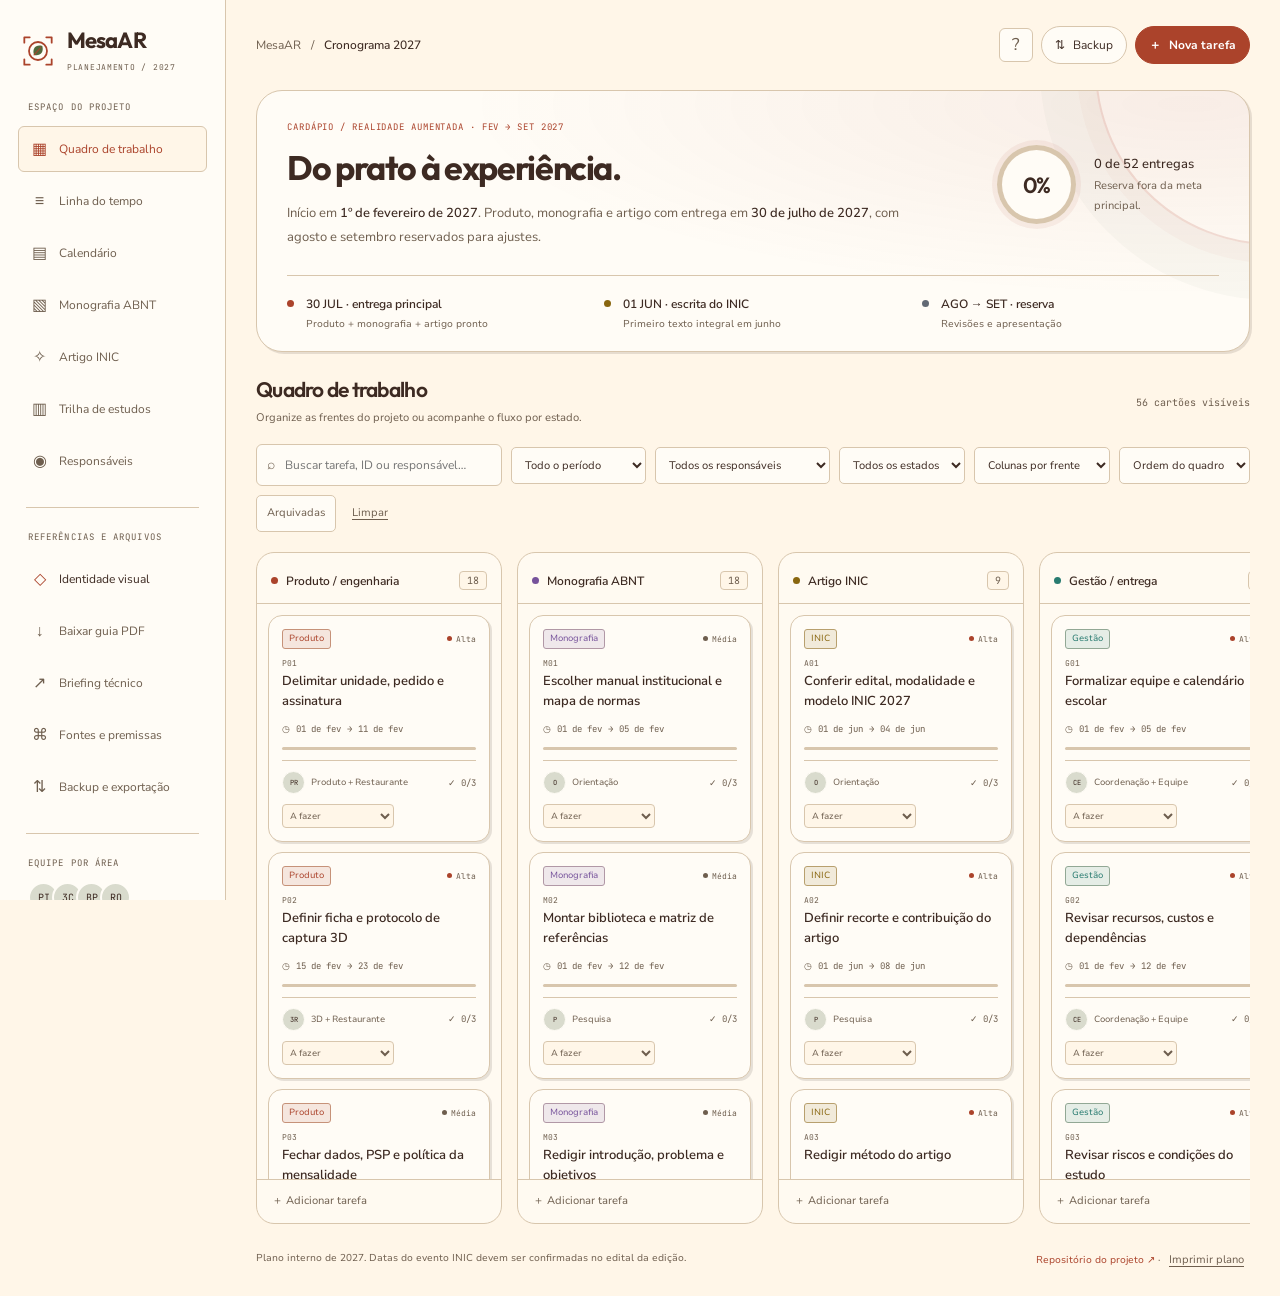
==== commit 915a6c6f: "feat: publica identidade visual MesaAR para os TCCs 2027 Adiciona manual de 28 páginas, guia navegáv" ====
--- a/index.html
+++ b/index.html
@@ -1,8 +1,8 @@
-<!doctype html><html lang="pt-BR"><head><meta charset="utf-8"><meta name="viewport" content="width=device-width,initial-scale=1"><meta name="theme-color" content="#f4f4ed"><meta name="description" content="MesaAR — cronograma interativo, monografia ABNT e artigo INIC. Entrega em julho de 2027 e reserva até setembro."><title>MesaAR · Cronograma 2027</title><style>
+<!doctype html><html lang="pt-BR"><head><meta charset="utf-8"><meta name="viewport" content="width=device-width,initial-scale=1"><meta name="theme-color" content="#FFF6E8"><meta name="description" content="MesaAR — cronograma interativo, monografia ABNT e artigo INIC. Entrega em julho de 2027 e reserva até setembro."><title>MesaAR · Cronograma 2027</title><style>
 @font-face{font-family:'Outfit';font-style:normal;font-weight:100 900;font-display:swap;src:url([data-uri]) format('woff')}
 @font-face{font-family:'Nunito Sans';font-style:normal;font-weight:200 1000;font-display:swap;src:url([data-uri]) format('woff')}
 @font-face{font-family:'JetBrains Mono';font-style:normal;font-weight:100 800;font-display:swap;src:url([data-uri]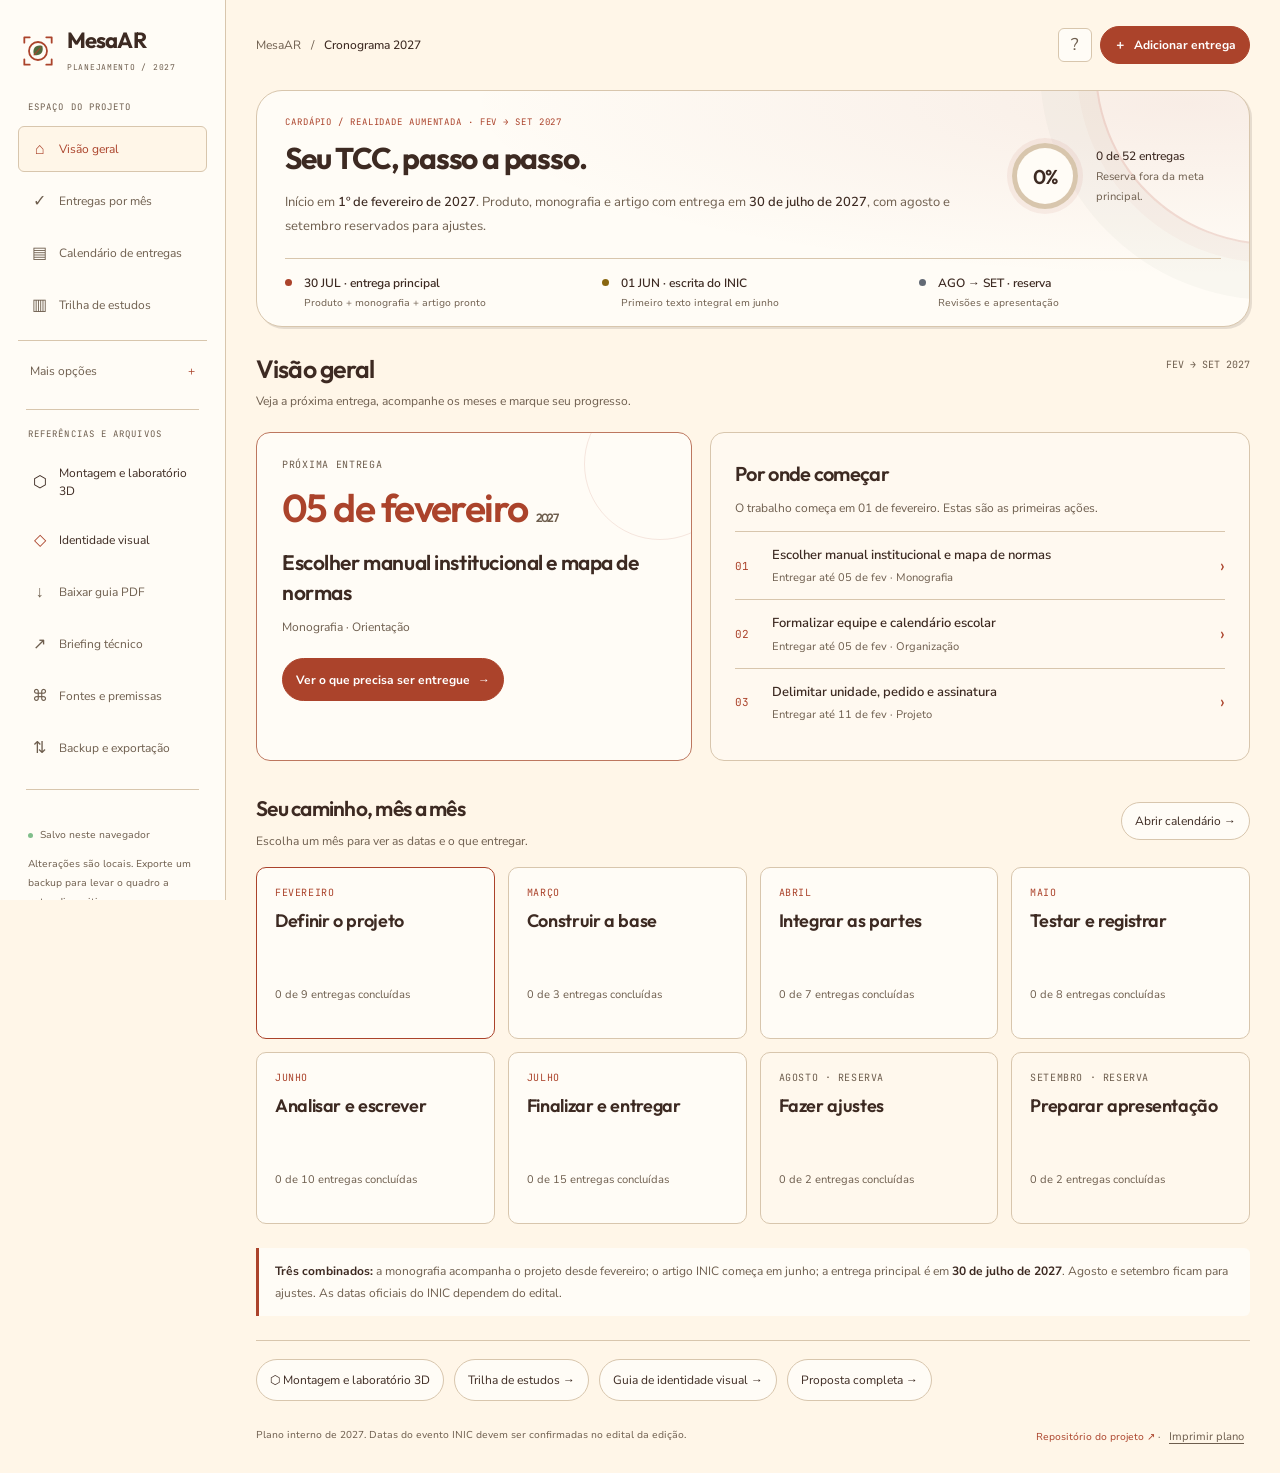
==== commit 8dc11b53: "Adiciona laboratório 3D e simplifica cronograma de 2027" ====
--- a/index.html
+++ b/index.html
@@ -11,6 +11,14 @@
 .study-hero{border:1px solid var(--line);background:var(--panel);border-radius:10px;padding:28px;display:grid;grid-template-columns:1fr 180px;gap:35px;position:relative;overflow:hidden}.study-hero h3{font-size:32px;line-height:1.2;margin:0 0 15px;max-width:650px}.study-hero p{font-size:13px;color:var(--muted);max-width:620px;line-height:1.9;margin:0}.study-stats{display:flex;flex-wrap:wrap;gap:21px;margin-top:23px;color:var(--muted);font-size:11px}.study-stats b{font:20px var(--display);font-weight:600;color:var(--ink);margin-right:5px}.study-progress{border-left:1px solid var(--line);padding-left:26px;display:flex;flex-direction:column;justify-content:center}.study-progress strong{font:41px var(--display);color:var(--accent);letter-spacing:-.04em}.study-progress small{font:10px var(--mono);color:var(--muted);margin:5px 0 14px}.study-progress [role=progressbar]{height:4px;background:var(--line);border-radius:4px;overflow:hidden}.study-progress i{height:100%;display:block;background:var(--accent)}.study-progress>span{font-size:10px;color:var(--muted);line-height:1.8;margin-top:14px}.study-toolbar{display:flex;justify-content:space-between;gap:20px;align-items:center;margin:24px 0 15px}.study-toolbar nav{display:flex;gap:8px;flex-wrap:wrap}.study-filters{display:flex;gap:16px;align-items:center;flex-wrap:wrap;margin:0 0 20px}.study-filters .search{max-width:350px}.study-filters select{padding:8px 10px;background:var(--panel);border:1px solid var(--line);border-radius:5px;font-size:11px}.study-route{list-style:none;padding:0;margin:0;display:grid;gap:13px}.study-module{border:1px solid var(--line);border-radius:8px;background:var(--panel);overflow:hidden}.study-module summary{display:flex;gap:19px;align-items:center;padding:23px;cursor:pointer;list-style:none}.study-module summary::-webkit-details-marker{display:none}.study-module summary:focus-visible{outline:2px solid var(--accent);outline-offset:-4px}.study-step{font:16px var(--mono);color:var(--accent);background:var(--bg);width:44px;height:44px;display:grid;place-items:center;border:1px solid var(--line);border-radius:7px;flex-shrink:0}.study-module-title{flex:1;min-width:0}.study-module-title small{font:9px/1.6 var(--mono);color:var(--muted);display:block;margin-bottom:7px}.study-module-title b{font:600 18px/1.4 var(--display);letter-spacing:-.025em}.study-module-state{font-size:10px;color:var(--muted);white-space:nowrap}.study-module.studied .study-module-state{color:var(--accent)}.study-module[open] summary{border-bottom:1px solid var(--line)}.study-module-body{padding:23px 27px}.study-module-columns{display:grid;grid-template-columns:1fr 1fr;gap:35px}.study-module-body h4{font-size:15px;margin:0 0 11px;letter-spacing:-.02em}.study-module-body h4:not(:first-child){margin-top:24px}.study-module-body ul{padding-left:17px;margin:0;font-size:12px;color:var(--muted);line-height:2}.study-module-body p{font-size:12px;color:var(--muted);line-height:1.9;margin:0}.study-checks li::marker{color:var(--accent)}.study-source{display:flex;align-items:center;justify-content:space-between;gap:16px;padding:11px 13px;background:var(--bg);border:1px solid var(--line);border-radius:5px;margin-bottom:8px;transition:border-color .15s}.study-source:hover{border-color:var(--accent)}.study-source b{font-size:11px;font-weight:600;line-height:1.6;display:block}.study-source small{font-size:9px;color:var(--muted);line-height:1.8;display:block;margin-top:2px}.study-source>span:last-child{color:var(--accent);font-size:16px}.study-task-links{display:flex;flex-wrap:wrap;gap:6px}.study-task-links .btn{padding:5px 8px;font:9px var(--mono)}.study-file-links{display:grid;gap:9px;justify-items:start}.study-file-links button{text-align:left;font-size:11px;overflow-wrap:anywhere}.study-module-body footer{display:flex;justify-content:space-between;gap:20px;border-top:1px solid var(--line);padding-top:18px;margin-top:23px;font-size:10px;color:var(--muted);align-items:center}.study-module-body footer label{display:flex;gap:9px;align-items:center;color:var(--ink);font-size:11px;cursor:pointer}.study-module-body input[type=checkbox]{width:17px;height:17px;accent-color:var(--accent)}.study-help{font-size:12px;line-height:1.9;color:var(--muted);max-width:850px;margin:0 0 22px}.study-resource-grid,.study-hardware-grid,.study-file-grid{display:grid;grid-template-columns:repeat(2,minmax(0,1fr));gap:15px}.study-resource-card,.study-hardware,.study-file{border:1px solid var(--line);border-radius:7px;padding:23px;background:var(--panel);min-width:0}.study-resource-card h3,.study-hardware h3,.study-file h3{font-size:21px;line-height:1.3;margin:0 0 13px;overflow-wrap:anywhere}.study-resource-card p,.study-hardware p{font-size:12px;color:var(--muted);line-height:1.9;margin:0 0 16px}.study-resource-card small,.study-hardware small{display:block;color:var(--muted);font-size:10px;line-height:1.8}.study-check-date{display:block;font:8px/1.9 var(--mono);color:var(--muted);margin:11px 0 19px}.study-hardware .study-compat{font-size:11px;border-left:2px solid var(--second);padding-left:11px;margin-top:16px;margin-bottom:12px}.study-hardware a{font-size:11px;color:var(--accent);text-decoration:underline;text-underline-offset:3px}.study-drive{border:1px solid var(--line);border-left:3px solid var(--inic);border-radius:7px;background:var(--panel);padding:26px;margin-top:24px}.study-drive h3{font-size:27px;line-height:1.3;margin:0 0 15px}.study-drive p{font-size:12px;color:var(--muted);line-height:1.9;margin:0;max-width:800px}.study-keywords{display:flex;flex-wrap:wrap;gap:8px;margin:22px 0}.study-keywords span{font-size:10px;border:1px solid var(--line);padding:5px 9px;border-radius:4px;background:var(--bg)}.study-drive footer{display:flex;justify-content:space-between;align-items:center;gap:20px;font-size:10px;color:var(--muted)}.study-file>div{display:flex;justify-content:space-between;align-items:center;margin-bottom:20px}.study-file code{font:9px var(--mono);color:var(--accent);padding:4px 7px;border:1px solid var(--line);border-radius:4px}.study-file>div span{font:9px var(--mono);color:var(--muted)}.study-file h3{font-size:18px;line-height:1.5}.study-file details{margin-top:18px;font-size:11px;color:var(--muted)}.study-file details summary{cursor:pointer}.study-file pre{font:9px/1.8 var(--mono);background:var(--bg);border:1px solid var(--line);padding:12px;overflow:auto;max-height:280px;border-radius:5px;white-space:pre;tab-size:2}.study-backup{display:flex;gap:25px;align-items:center;justify-content:space-between;border-top:1px solid var(--line);padding:24px 0 10px;margin-top:25px}.study-backup h3{font-size:21px;margin:0 0 11px}.study-backup p{font-size:11px;line-height:1.9;color:var(--muted);max-width:620px;margin:0}.study-backup>div:last-child{display:flex;flex-wrap:wrap;gap:8px;justify-content:flex-end;min-width:260px}.sidebar{overflow-y:auto;scrollbar-width:thin;scrollbar-color:var(--line) transparent}.study-hero .eyebrow{font-size:9px}.study-resource-card .btn{margin-top:auto}
 @media(max-width:1100px){.study-toolbar{align-items:flex-start}.study-module-columns{gap:24px}.study-backup{align-items:flex-start}.study-backup>div:last-child{min-width:220px}.study-stats{gap:15px}.study-hero h3{font-size:29px}.study-module-state{font-size:9px}}
 @media(max-width:760px){.study-hero{grid-template-columns:1fr;padding:24px;gap:23px}.study-hero h3{font-size:29px}.study-progress{border-left:0;border-top:1px solid var(--line);padding:20px 0 0}.study-progress strong{font-size:31px}.study-progress>span{font-size:11px}.study-stats{gap:16px;font-size:11px}.study-stats b{font-size:19px}.study-toolbar{display:block}.study-toolbar nav{display:grid;grid-template-columns:1fr 1fr;gap:8px;margin-bottom:12px}.study-toolbar>.btn{width:100%}.study-filters{gap:12px}.study-filters .search{max-width:none;flex-basis:100%}.study-filters select{font-size:12px;max-width:100%}.study-module summary{padding:19px 16px;gap:13px;flex-wrap:wrap}.study-step{width:34px;height:37px;font-size:13px}.study-module-title b{font-size:18px}.study-module-title small{font-size:9px;line-height:1.8}.study-module-state{margin-left:47px;font-size:10px}.study-module-body{padding:22px}.study-module-columns{grid-template-columns:1fr;gap:26px}.study-module-body h4{font-size:17px}.study-module-body ul,.study-module-body p{font-size:13px}.study-source b{font-size:12px}.study-source small{font-size:10px}.study-source{padding:13px}.study-module-body footer{display:block;font-size:11px}.study-module-body footer label{margin-top:17px;font-size:12px;line-height:1.8}.study-resource-grid,.study-hardware-grid,.study-file-grid{grid-template-columns:1fr}.study-resource-card,.study-hardware,.study-file{padding:24px}.study-resource-card h3,.study-hardware h3{font-size:23px}.study-resource-card p,.study-hardware p{font-size:13px}.study-resource-card small,.study-hardware small{font-size:11px}.study-check-date{font-size:9px}.study-help{font-size:13px}.study-drive{padding:24px}.study-drive p{font-size:13px}.study-drive footer{display:block;font-size:11px;line-height:1.8}.study-drive footer .btn{margin-top:17px}.study-keywords span{font-size:11px}.study-backup{display:block}.study-backup p{font-size:12px}.study-backup>div:last-child{justify-content:flex-start;margin-top:20px}.study-file h3{font-size:19px}.study-file details{font-size:12px}.study-file pre{font-size:10px}.study-file-links button{font-size:12px}}
+
+.calendar-board .calendar-toolbar h3,.delivery-month-head h3{text-transform:none}.calendar-board .calendar-toolbar h3::first-letter,.delivery-month-head h3::first-letter{text-transform:uppercase}
+/* SIMPLE_SCHEDULE_V1 — the original task model and stored progress are retained. */
+.sidebar{overflow-y:auto;scrollbar-width:thin;scrollbar-color:var(--line) transparent}.side-team,.side-team-label{display:none}.brand{margin-bottom:25px}.side-divider{margin:18px 8px}.side-nav button,.side-nav a{font-size:12px;min-height:43px}.simple-more{margin-top:12px;border-top:1px solid var(--line);padding-top:10px}.simple-more>summary{padding:10px 12px;font-size:12px;color:var(--muted);cursor:pointer;list-style:none}.simple-more>summary::after{content:'+';float:right;color:var(--accent)}.simple-more[open]>summary::after{content:'−'}.simple-more .side-nav{padding-top:5px}.top-actions .backup-btn{display:none}.hero{padding:24px 28px 0;margin-bottom:26px}.hero h1,body[data-theme=esp32] .hero h1{font-size:30px;line-height:1.25}.hero-description{font-size:13px;max-width:670px}.hero .eyebrow{margin-bottom:10px}.milestone-strip{margin-top:20px;padding:15px 0;gap:15px}.progress-info strong{font-size:12px}.progress-ring{width:66px;height:66px}.progress-ring b{font-size:20px}.workspace-head{align-items:flex-start;margin-bottom:20px}.workspace-head h2{font-size:25px}.view-caption{font-size:12px;max-width:760px}.view-count{padding-top:5px}.simple-summary{display:grid;grid-template-columns:1.05fr 1.3fr;gap:18px;margin-bottom:30px}.next-delivery{border:1px solid color-mix(in srgb,var(--accent) 60%,var(--line));border-radius:14px;padding:25px;background:var(--panel);position:relative;overflow:hidden}.next-delivery::after{content:'';position:absolute;right:-45px;top:-45px;width:150px;height:150px;border:1px solid var(--accent);border-radius:50%;opacity:.12;pointer-events:none}.simple-kicker{font:10px var(--mono);letter-spacing:.07em;text-transform:uppercase;color:var(--muted);display:block;margin-bottom:14px}.next-date{font:600 39px/1.2 var(--display);color:var(--accent);letter-spacing:-.04em;display:block}.next-year{font-size:12px;color:var(--muted);margin-left:8px}.next-delivery h3{font-size:21px;line-height:1.45;margin:15px 0 10px;letter-spacing:-.02em}.next-delivery p{font-size:12px;line-height:1.8;color:var(--muted);margin:0 0 19px}.next-delivery .btn{min-height:43px}.simple-now{border:1px solid var(--line);border-radius:14px;padding:24px;background:color-mix(in srgb,var(--panel) 55%,var(--bg))}.simple-now h3{font-size:20px;margin:0 0 7px}.simple-now>p{font-size:12px;color:var(--muted);margin:0 0 13px}.next-task{display:grid;grid-template-columns:25px 1fr auto;align-items:center;gap:12px;padding:13px 0;background:none;border-top:1px solid var(--line);width:100%;text-align:left}.next-task:hover .next-task-title{text-decoration:underline;text-underline-offset:3px}.next-task-number{font:11px var(--mono);color:var(--accent)}.next-task-title{font-size:13px;line-height:1.55;color:var(--ink);font-weight:600}.next-task small{display:block;font-size:11px;font-weight:400;color:var(--muted);margin-top:4px}.next-task-arrow{font-size:19px;color:var(--accent)}.simple-section-head{display:flex;justify-content:space-between;align-items:center;gap:18px;margin:0 0 15px}.simple-section-head h3{font-size:21px;margin:0}.simple-section-head p{font-size:12px;color:var(--muted);margin:5px 0 0}.simple-section-head .btn{flex-shrink:0}.month-plan{display:grid;grid-template-columns:repeat(4,minmax(0,1fr));gap:13px;margin-bottom:24px}.month-card{display:flex;flex-direction:column;min-width:0;min-height:172px;text-align:left;background:var(--panel);border:1px solid var(--line);border-radius:10px;padding:18px;transition:border-color .15s,transform .15s}.month-card:hover{border-color:var(--accent);transform:translateY(-2px)}.month-card.current{border-color:var(--accent)}.month-card.reserve{background:color-mix(in srgb,var(--panel) 35%,var(--bg))}.month-card .month-name{font:10px var(--mono);text-transform:uppercase;letter-spacing:.06em;color:var(--accent)}.month-card.reserve .month-name{color:var(--muted)}.month-card b{font:600 18px/1.3 var(--display);letter-spacing:-.02em;margin:10px 0 9px}.month-card small{font-size:11px;color:var(--muted);line-height:1.6;margin-top:auto}.month-card .mini-progress{height:3px;border-radius:3px;background:var(--line);margin-top:13px;overflow:hidden}.mini-progress i{display:block;height:100%;background:var(--accent)}.simple-links{display:flex;flex-wrap:wrap;align-items:center;gap:10px;padding:18px 0;border-top:1px solid var(--line);margin-top:10px}.simple-links .btn{font-size:12px;min-height:42px}.simple-note{border-left:3px solid var(--accent);padding:12px 16px;margin:15px 0 24px;color:var(--muted);background:var(--panel);font-size:12px;line-height:1.85;border-radius:0 6px 6px 0}.simple-note b{color:var(--ink)}.simple-toolbar{display:flex;flex-wrap:wrap;gap:16px;justify-content:space-between;align-items:center;padding:15px 17px;border:1px solid var(--line);border-radius:9px;background:var(--panel);margin-bottom:17px}.simple-toolbar label{font-size:12px;display:flex;gap:10px;align-items:center;color:var(--muted)}.simple-toolbar select{background:var(--bg);border:1px solid var(--line);border-radius:6px;padding:8px 10px;font-size:12px;max-width:100%;color:var(--ink)}.simple-toolbar input[type=checkbox],.delivery-check input{accent-color:var(--accent);width:17px;height:17px;flex-shrink:0}.month-picker{display:flex;flex-wrap:wrap;gap:7px;margin-bottom:22px}.month-picker button{border:1px solid var(--line);background:var(--panel);color:var(--muted);font-size:12px;padding:8px 13px;border-radius:6px;min-height:40px}.month-picker button[aria-pressed=true]{background:var(--accent);border-color:var(--accent);color:var(--bg);font-weight:700}.delivery-month-head{display:flex;justify-content:space-between;align-items:center;gap:20px;margin:0 0 17px}.delivery-month-head h3{font-size:25px;text-transform:capitalize;margin:0}.delivery-month-head p{font-size:12px;color:var(--muted);margin:5px 0 0}.delivery-row{display:grid;grid-template-columns:51px minmax(0,1fr) auto 16px;gap:16px;align-items:center;width:100%;padding:17px 18px;text-align:left;background:var(--panel);border:1px solid var(--line);border-radius:8px;margin-bottom:10px;min-width:0}.delivery-row:hover{border-color:var(--accent)}.delivery-row .due-badge{font:600 21px/1.1 var(--display);text-align:center;color:var(--ink);padding:8px 0;border-right:1px solid var(--line)}.due-badge small{display:block;font:9px var(--mono);text-transform:uppercase;color:var(--muted);margin-top:5px}.delivery-row .delivery-title{display:block;font:600 14px/1.5 var(--body);letter-spacing:0;margin:0 0 4px}.delivery-row .delivery-subtitle{display:block;font-size:11px;color:var(--muted);margin:0;line-height:1.7}.delivery-row .row-arrow{color:var(--accent);font-size:20px}.delivery-state{font-size:10px;color:var(--muted);border:1px solid var(--line);border-radius:20px;padding:4px 9px;white-space:nowrap;line-height:1.5}.delivery-state.done{color:var(--second);border-color:color-mix(in srgb,var(--second) 50%,var(--line))}.delivery-state.late{color:var(--accent);border-color:var(--accent)}.delivery-state.doing,.delivery-state.review{color:var(--accent)}.delivery-state.blocked{color:var(--ink);border-style:dashed}.delivery-group-title{font-size:13px;margin:23px 0 11px;color:var(--muted);font-family:var(--body);letter-spacing:0}.simple-calendar{display:grid;grid-template-columns:minmax(300px,.9fr) minmax(0,1.2fr);gap:24px;align-items:start}.calendar-board{padding:20px;border:1px solid var(--line);border-radius:12px;background:var(--panel);position:sticky;top:20px}.calendar-board .calendar-toolbar{margin-bottom:17px;gap:10px}.calendar-board .calendar-toolbar h3{font-size:21px}.calendar-board .calendar-nav{gap:6px}.calendar-board .icon-button{min-width:37px;min-height:37px}.compact-calendar{display:grid;grid-template-columns:repeat(7,minmax(0,1fr));gap:5px}.compact-weekday{font:9px var(--mono);text-align:center;color:var(--muted);padding:8px 0 11px}.compact-day{position:relative;aspect-ratio:1;display:flex;flex-direction:column;align-items:center;justify-content:center;gap:4px;border:1px solid transparent;border-radius:7px;background:transparent;font-size:12px;color:var(--muted);min-width:0}.compact-day.outside{opacity:.35}.compact-day.with-delivery{border-color:var(--line);background:var(--bg);color:var(--ink);font-weight:700}.compact-day[aria-pressed=true]{border-color:var(--accent);background:var(--accent);color:var(--bg)}.compact-day.is-today::after{content:'';position:absolute;inset:3px;border:1px dashed currentColor;border-radius:4px;opacity:.6}.date-dots{height:4px;display:flex;gap:2px;align-items:center}.date-dots i{width:4px;height:4px;border-radius:50%;background:var(--accent)}.compact-day[aria-pressed=true] .date-dots i{background:var(--bg)}.calendar-tip{margin:17px 0 12px;color:var(--muted);font-size:11px;line-height:1.8}.calendar-legend-dot{display:inline-block;width:5px;height:5px;border-radius:50%;background:var(--accent);margin-right:5px}.calendar-reset{background:none;color:var(--accent);padding:6px 0;font-size:12px;text-decoration:underline;text-underline-offset:4px}.calendar-agenda h3{font-size:21px;margin:0 0 5px}.calendar-agenda>p{font-size:12px;color:var(--muted);margin:0 0 17px}.calendar-agenda .delivery-row{grid-template-columns:43px minmax(0,1fr) 15px;gap:11px;padding:14px 13px}.calendar-agenda .delivery-row .delivery-state{grid-column:2;justify-self:start;grid-row:2}.calendar-agenda .delivery-row .row-arrow{grid-column:3;grid-row:1}.calendar-agenda .due-badge{align-self:start}.calendar-agenda .delivery-row .delivery-title{display:block;font-size:13px}.calendar-agenda .delivery-row .delivery-subtitle{display:block;font-size:10px}.delivery-simple{max-width:700px}.delivery-dialog-body{padding:24px}.delivery-dialog-title{font-size:27px!important;line-height:1.35!important;margin:5px 0 13px!important}.delivery-meta{display:flex;gap:8px;flex-wrap:wrap;margin-bottom:20px;color:var(--muted);font-size:12px}.delivery-meta span{background:var(--bg);border:1px solid var(--line);border-radius:6px;padding:6px 10px}.delivery-description{font-size:13px;line-height:1.9;color:var(--muted);margin:0 0 20px}.delivery-checklist{border-top:1px solid var(--line);padding-top:18px;margin-top:14px}.delivery-checklist h3{font-size:17px;margin:0 0 12px}.delivery-check{display:flex;align-items:flex-start;gap:12px;padding:12px;border:1px solid var(--line);background:var(--bg);border-radius:7px;font-size:13px;line-height:1.75;margin:8px 0;cursor:pointer}.delivery-check input{margin:4px 0 0}.delivery-check.checked span{color:var(--muted);text-decoration:line-through}.delivery-dependencies{border:1px solid var(--line);border-radius:7px;padding:15px;margin-top:18px}.delivery-dependencies h4{font:600 13px var(--body);margin:0 0 8px;letter-spacing:0}.delivery-dependencies button{display:block;text-align:left;width:100%;font-size:12px;line-height:1.7;background:none;color:var(--accent);padding:5px 0}.delivery-detail-note{font-size:12px;line-height:1.9;color:var(--muted);white-space:pre-wrap;padding:15px 0 0}.delivery-simple .dialog-footer{align-items:center;gap:12px;flex-wrap:wrap}.delivery-simple .dialog-footer .btn{font-size:12px;min-height:42px}.delivery-save-hint{font-size:11px;color:var(--muted);margin-top:12px}.delivery-error{font-size:12px;color:var(--accent);line-height:1.8;margin:12px 0 0}.simple-empty{padding:30px 20px;border:1px dashed var(--line);border-radius:10px;text-align:center;color:var(--muted);font-size:13px;line-height:1.85}.simple-empty h4{color:var(--ink);font-size:19px;margin:0 0 7px}.simple-empty .btn{margin-top:13px}.simple-help h3{font-size:21px;margin-top:20px}.simple-help ol{padding-left:20px;color:var(--muted);font-size:14px;line-height:1.9}.simple-help li+li{margin-top:10px}
+@media(min-width:1500px){.simple-summary{grid-template-columns:.85fr 1.2fr}.month-card{min-height:180px}.simple-calendar{grid-template-columns:400px minmax(0,1fr)}}
+@media(max-width:1150px){.month-plan{grid-template-columns:repeat(2,minmax(0,1fr))}.simple-calendar{grid-template-columns:minmax(0,1fr)}.calendar-board{position:static;max-width:none}.compact-day{aspect-ratio:auto;min-height:46px}.calendar-agenda .delivery-row{grid-template-columns:45px minmax(0,1fr) auto 15px}.calendar-agenda .delivery-row .delivery-state{grid-row:1;grid-column:3}.calendar-agenda .delivery-row .row-arrow{grid-row:1;grid-column:4}.hero-main{align-items:flex-start}.simple-summary{grid-template-columns:1fr}.next-delivery{display:grid;grid-template-columns:1fr auto;column-gap:20px;padding:22px}.next-delivery .simple-kicker{grid-column:1/-1}.next-delivery .next-date{grid-column:1}.next-delivery h3{grid-column:1;margin:10px 0}.next-delivery p{grid-column:1;margin:0}.next-delivery .btn{grid-column:2;grid-row:2/5;align-self:center}.next-delivery .next-year{font-size:11px}.simple-now{padding:20px}.next-task{padding:12px 0}}
+@media(max-width:760px){.sidebar{width:270px}.main{padding:18px 15px 25px}.hero{padding:20px 19px 0}.hero h1,body[data-theme=esp32] .hero h1{font-size:25px}.hero-description{font-size:12px}.hero-main{gap:10px}.progress-ring{width:52px;height:52px}.progress-ring b{font-size:16px}.milestone-strip{grid-template-columns:1fr;gap:8px;margin-top:16px;padding:13px 0}.milestone b{font-size:11px}.milestone small{font-size:10px}.workspace-head h2{font-size:23px}.workspace-head{gap:15px}.view-count{font-size:9px;max-width:95px}.view-caption{font-size:12px;max-width:none}.next-delivery{display:block;padding:21px}.next-date{font-size:35px}.next-delivery h3{font-size:20px;margin:12px 0 8px}.next-delivery p{margin:0 0 16px}.next-delivery .btn{min-height:43px;width:100%}.simple-now{padding:19px}.simple-now h3{font-size:20px}.next-task{gap:10px;grid-template-columns:21px 1fr 14px;padding:13px 0}.next-task-title{font-size:13px}.next-task small{font-size:10px}.simple-section-head{align-items:flex-start}.simple-section-head h3{font-size:21px}.simple-section-head .btn{font-size:10px;padding:8px 9px;max-width:115px}.month-plan{gap:10px}.month-card{min-height:165px;padding:15px}.month-card b{font-size:17px;line-height:1.35}.month-card small{font-size:10px}.simple-links{gap:8px}.simple-links .btn{width:100%;justify-content:flex-start;padding:12px 14px}.simple-toolbar{gap:12px;padding:13px}.simple-toolbar label{font-size:11px}.simple-toolbar select{font-size:12px;max-width:185px}.month-picker{gap:6px}.month-picker button{padding:8px 10px;font-size:11px;flex:1 0 18%}.delivery-month-head{align-items:flex-start;gap:12px}.delivery-month-head h3{font-size:23px}.delivery-month-head p{font-size:11px}.delivery-month-head .btn{font-size:10px;padding:8px 10px;max-width:105px;min-height:42px}.delivery-row{grid-template-columns:43px minmax(0,1fr) 13px;gap:11px;padding:14px 12px}.delivery-row .due-badge{font-size:20px}.delivery-row .delivery-title{display:block;font-size:13px}.delivery-row .delivery-subtitle{display:block;font-size:10px}.delivery-row .delivery-state{grid-column:2;grid-row:2;justify-self:start}.delivery-row .row-arrow{grid-column:3;grid-row:1}.calendar-board{padding:16px}.calendar-board .calendar-toolbar h3{font-size:20px}.compact-calendar{gap:3px}.compact-day{min-height:43px;font-size:12px}.calendar-agenda .delivery-row{grid-template-columns:43px minmax(0,1fr) 13px}.calendar-agenda .delivery-row .delivery-state{grid-column:2;grid-row:2}.calendar-agenda .delivery-row .row-arrow{grid-column:3;grid-row:1}.simple-calendar{gap:22px}.delivery-dialog-body{padding:20px}.delivery-dialog-title{font-size:23px!important}.delivery-meta{gap:6px;font-size:11px}.delivery-check{font-size:13px;padding:11px}.delivery-simple .dialog-footer{padding:16px 20px}.delivery-simple .dialog-footer .archive-button{width:100%;text-align:left;margin-bottom:3px}.delivery-simple .dialog-footer>div{width:100%;display:flex;gap:8px}.delivery-simple .dialog-footer .btn{flex:1;font-size:11px}.simple-note{font-size:11px}.simple-summary{margin-bottom:25px}}
+@media(prefers-reduced-motion:reduce){.month-card{transition:none}}
 
 </style><!-- EMBEDDED FONT LICENSES / SIL OPEN FONT LICENSE 1.1
 Copyright 2021 The Outfit Project Authors (https://github.com/Outfitio/Outfit-Fonts)
@@ -316,10 +324,11 @@
 .hero{border-radius:26px;background-image:radial-gradient(ellipse at 94% 5%,color-mix(in srgb,var(--accent) 8%,transparent),transparent 55%)}
 .hero:after{width:350px;height:350px;right:-200px;top:-200px;border-radius:50%;border:2px solid color-mix(in srgb,var(--accent) 16%,transparent);box-shadow:0 0 0 18px color-mix(in srgb,var(--accent) 3%,transparent),0 0 0 55px color-mix(in srgb,var(--second) 3%,transparent)}
 .hero h1{font-weight:700;letter-spacing:-.04em}.card{border-radius:14px}.kanban-column{border-radius:18px}.btn{border-radius:999px}.column-head{padding-top:18px}.progress-ring{box-shadow:0 0 0 5px color-mix(in srgb,var(--accent) 7%,transparent)}
-</style></head><body data-theme="mesaar"><a class="skip" href="#main">Pular para o quadro</a><noscript>Ative o JavaScript para usar o cronograma interativo. O briefing continua disponível em briefing.html.</noscript><div class="app"><button class="sidebar-scrim" id="sidebarScrim" aria-label="Fechar navegação"></button><aside class="sidebar" id="sidebar"><a href="./" class="brand"><span class="brand-mark"><svg aria-hidden="true" focusable="false" xmlns="http://www.w3.org/2000/svg" viewBox="0 0 100 100" aria-labelledby="title"><g fill="none" stroke="#AB432B" stroke-width="5" stroke-linejoin="round" stroke-linecap="round"><path d="M12 27V12H27 M73 12H88V27 M88 73V88H73 M27 88H12V73"/><circle cx="50" cy="50" r="25"/></g><path d="M39 61C33 44 43 31 62 36C67 53 56 65 39 61Z" fill="#52683B"/><path d="M39 61 57 41" fill="none" stroke="#AB432B" stroke-width="3" stroke-linecap="round"/></svg>
-</span><span>MesaAR<small>PLANEJAMENTO / 2027</small></span></a><span class="side-label">Espaço do projeto</span><nav class="side-nav" aria-label="Navegação do cronograma"><button data-view="board" class="active" aria-current="page"><span aria-hidden="true">▦</span>Quadro de trabalho</button><button data-view="timeline"><span aria-hidden="true">≡</span>Linha do tempo</button><button data-view="calendar"><span aria-hidden="true">▤</span>Calendário</button><button data-view="monografia"><span aria-hidden="true">▧</span>Monografia ABNT</button><button data-view="inic"><span aria-hidden="true">✧</span>Artigo INIC</button><button data-view="study"><span aria-hidden="true">▥</span>Trilha de estudos</button><button data-view="team"><span aria-hidden="true">◉</span>Responsáveis</button></nav><div class="side-divider"></div><span class="side-label">Referências e arquivos</span><nav class="side-nav" aria-label="Documentação e dados"><a href="identidade-visual/" class="identity-link"><span class="identity-nav-icon" aria-hidden="true">◇</span>Identidade visual</a><a href="identidade-visual/guia-identidade-visual.pdf" class="identity-pdf"><span aria-hidden="true">↓</span>Baixar guia PDF</a><a href="briefing.html"><span aria-hidden="true">↗</span>Briefing técnico</a><button data-view="sources"><span aria-hidden="true">⌘</span>Fontes e premissas</button><button data-view="settings"><span aria-hidden="true">⇅</span>Backup e exportação</button></nav><div class="side-divider"></div><span class="side-label">Equipe por área</span><div class="side-team" id="sideTeam"></div><div class="side-foot"><div class="save-state"><i id="saveDot"></i><span id="saveState">Salvo neste navegador</span></div><p>Alterações são locais. Exporte um backup para levar o quadro a outro dispositivo.</p></div></aside><main class="main" id="main"><header class="topbar"><div class="breadcrumbs"><button class="icon-button mobile-menu" id="mobileMenu" aria-controls="sidebar" aria-expanded="false" aria-label="Abrir navegação">☰</button><span class="breadcrumb-project">MesaAR</span><span class="breadcrumb-slash">/</span><strong>Cronograma 2027</strong></div><div class="top-actions"><button class="icon-button help-btn" id="helpButton" aria-label="Como usar o cronograma">?</button><button class="btn backup-btn" data-view="settings"><span aria-hidden="true">⇅</span>Backup</button><button class="btn primary" id="newTask"><span aria-hidden="true">＋</span>Nova tarefa</button></div></header><section class="hero" aria-labelledby="heroTitle"><div class="hero-main"><div><span class="eyebrow">CARDÁPIO / REALIDADE AUMENTADA · FEV → SET 2027</span><h1 id="heroTitle">Do prato à experiência.</h1><p class="hero-description">Início em <strong>1º de fevereiro de 2027</strong>. Produto, monografia e artigo com entrega em <strong>30 de julho de 2027</strong>, com agosto e setembro reservados para ajustes.</p></div><div class="progress-summary"><div class="progress-ring" id="progressRing" style="--progress:0" role="img" aria-label="Progresso do plano"><b id="progressPercent">0%</b></div><div class="progress-info"><strong id="progressText">0 de 0 entregas</strong><span id="progressHint">Reserva fora da meta principal.</span></div></div></div><div class="milestone-strip"><div class="milestone"><i class="milestone-dot"></i><div><b>30 JUL · entrega principal</b><small>Produto + monografia + artigo pronto</small></div></div><div class="milestone"><i class="milestone-dot"></i><div><b>01 JUN · escrita do INIC</b><small>Primeiro texto integral em junho</small></div></div><div class="milestone"><i class="milestone-dot"></i><div><b>AGO → SET · reserva</b><small>Revisões e apresentação</small></div></div></div></section><section aria-labelledby="viewTitle"><div class="workspace-head"><div><h2 id="viewTitle">Quadro de trabalho</h2><p class="view-caption" id="viewCaption">Arraste cartões entre as listas ou use os controles de cada tarefa.</p></div><span class="view-count" id="viewCount"></span></div><div class="filters" id="filters"><label class="search"><span aria-hidden="true">⌕</span><span class="sr-only">Buscar tarefa, ID ou responsável</span><input id="searchInput" type="search" placeholder="Buscar tarefa, ID ou responsável…"></label><label class="sr-only" for="monthFilter">Filtrar período</label><select id="monthFilter"></select><label class="sr-only" for="ownerFilter">Filtrar responsável</label><select id="ownerFilter"></select><label class="sr-only" for="statusFilter">Filtrar estado</label><select id="statusFilter"><option value="">Todos os estados</option><option value="open">Somente abertas</option><option value="todo">A fazer</option><option value="doing">Em andamento</option><option value="review">Em revisão</option><option value="blocked">Bloqueadas</option><option value="done">Concluídas</option></select><div class="board-options"><label class="sr-only" for="groupBy">Organizar colunas</label><select id="groupBy"><option value="category">Colunas por frente</option><option value="status">Colunas por estado</option></select><label class="sr-only" for="sortBy">Ordenar tarefas</label><select id="sortBy"><option value="manual">Ordem do quadro</option><option value="due">Prazo de entrega</option><option value="priority">Prioridade</option></select></div><button class="filter-archive" id="archiveFilter" aria-pressed="false">Arquivadas</button><button class="filter-reset" id="clearFilters">Limpar</button></div><div id="workspace"></div><footer class="workspace-foot"><span>Plano interno de 2027. Datas do evento INIC devem ser confirmadas no edital da edição.</span><span><a href="https://github.com/perabru/mesaar-cardapio-ar" target="_blank" rel="noopener noreferrer">Repositório do projeto ↗</a> · <button class="archive-button" id="printPlan">Imprimir plano</button></span></footer></section><div class="print-area" id="printArea"></div></main></div>
+</style></head><body data-theme="mesaar"><a class="skip" href="#main">Pular para o cronograma</a><noscript>Ative o JavaScript para usar o cronograma interativo. O briefing continua disponível em briefing.html.</noscript><div class="app"><button class="sidebar-scrim" id="sidebarScrim" aria-label="Fechar navegação"></button><aside class="sidebar" id="sidebar"><a href="./" class="brand"><span class="brand-mark"><svg aria-hidden="true" focusable="false" xmlns="http://www.w3.org/2000/svg" viewBox="0 0 100 100" aria-labelledby="title"><g fill="none" stroke="#AB432B" stroke-width="5" stroke-linejoin="round" stroke-linecap="round"><path d="M12 27V12H27 M73 12H88V27 M88 73V88H73 M27 88H12V73"/><circle cx="50" cy="50" r="25"/></g><path d="M39 61C33 44 43 31 62 36C67 53 56 65 39 61Z" fill="#52683B"/><path d="M39 61 57 41" fill="none" stroke="#AB432B" stroke-width="3" stroke-linecap="round"/></svg>
+</span><span>MesaAR<small>PLANEJAMENTO / 2027</small></span></a><span class="side-label">Espaço do projeto</span><nav class="side-nav" aria-label="Navegação do cronograma"><button data-view="overview" class="active" aria-current="page"><span aria-hidden="true">⌂</span>Visão geral</button><button data-view="deliveries"><span aria-hidden="true">✓</span>Entregas por mês</button><button data-view="calendar"><span aria-hidden="true">▤</span>Calendário de entregas</button><button data-view="study"><span aria-hidden="true">▥</span>Trilha de estudos</button></nav><details class="simple-more" id="advancedViews"><summary>Mais opções</summary><nav class="side-nav" aria-label="Organização detalhada"><button data-view="board"><span aria-hidden="true">▦</span>Quadro de tarefas</button><button data-view="timeline"><span aria-hidden="true">≡</span>Linha do tempo</button><button data-view="monografia"><span aria-hidden="true">▧</span>Monografia ABNT</button><button data-view="inic"><span aria-hidden="true">✧</span>Artigo INIC</button><button data-view="team"><span aria-hidden="true">◉</span>Responsáveis</button></nav></details><div class="side-divider"></div><span class="side-label">Referências e arquivos</span><nav class="side-nav" aria-label="Documentação e dados"><a href="laboratorio-3d/" class="identity-link"><span aria-hidden="true">⬡</span>Montagem e laboratório 3D</a><a href="identidade-visual/" class="identity-link"><span class="identity-nav-icon" aria-hidden="true">◇</span>Identidade visual</a><a href="identidade-visual/guia-identidade-visual.pdf" class="identity-pdf"><span aria-hidden="true">↓</span>Baixar guia PDF</a><a href="briefing.html"><span aria-hidden="true">↗</span>Briefing técnico</a><button data-view="sources"><span aria-hidden="true">⌘</span>Fontes e premissas</button><button data-view="settings"><span aria-hidden="true">⇅</span>Backup e exportação</button></nav><div class="side-divider"></div><span class="side-label side-team-label">Equipe por área</span><div class="side-team" id="sideTeam"></div><div class="side-foot"><div class="save-state"><i id="saveDot"></i><span id="saveState">Salvo neste navegador</span></div><p>Alterações são locais. Exporte um backup para levar o quadro a outro dispositivo.</p></div></aside><main class="main" id="main"><header class="topbar"><div class="breadcrumbs"><button class="icon-button mobile-menu" id="mobileMenu" aria-controls="sidebar" aria-expanded="false" aria-label="Abrir navegação">☰</button><span class="breadcrumb-project">MesaAR</span><span class="breadcrumb-slash">/</span><strong>Cronograma 2027</strong></div><div class="top-actions"><button class="icon-button help-btn" id="helpButton" aria-label="Como usar o cronograma">?</button><button class="btn backup-btn" data-view="settings"><span aria-hidden="true">⇅</span>Backup</button><button class="btn primary" id="newTask"><span aria-hidden="true">＋</span>Adicionar entrega</button></div></header><section class="hero" aria-labelledby="heroTitle"><div class="hero-main"><div><span class="eyebrow">CARDÁPIO / REALIDADE AUMENTADA · FEV → SET 2027</span><h1 id="heroTitle">Seu TCC, passo a passo.</h1><p class="hero-description">Início em <strong>1º de fevereiro de 2027</strong>. Produto, monografia e artigo com entrega em <strong>30 de julho de 2027</strong>, com agosto e setembro reservados para ajustes.</p></div><div class="progress-summary"><div class="progress-ring" id="progressRing" style="--progress:0" role="img" aria-label="Progresso do plano"><b id="progressPercent">0%</b></div><div class="progress-info"><strong id="progressText">0 de 0 entregas</strong><span id="progressHint">Reserva fora da meta principal.</span></div></div></div><div class="milestone-strip"><div class="milestone"><i class="milestone-dot"></i><div><b>30 JUL · entrega principal</b><small>Produto + monografia + artigo pronto</small></div></div><div class="milestone"><i class="milestone-dot"></i><div><b>01 JUN · escrita do INIC</b><small>Primeiro texto integral em junho</small></div></div><div class="milestone"><i class="milestone-dot"></i><div><b>AGO → SET · reserva</b><small>Revisões e apresentação</small></div></div></div></section><section aria-labelledby="viewTitle"><div class="workspace-head"><div><h2 id="viewTitle">Visão geral</h2><p class="view-caption" id="viewCaption">Veja a próxima entrega, acompanhe os meses e marque seu progresso.</p></div><span class="view-count" id="viewCount"></span></div><div class="filters" id="filters"><label class="search"><span aria-hidden="true">⌕</span><span class="sr-only">Buscar tarefa, ID ou responsável</span><input id="searchInput" type="search" placeholder="Buscar tarefa, ID ou responsável…"></label><label class="sr-only" for="monthFilter">Filtrar período</label><select id="monthFilter"></select><label class="sr-only" for="ownerFilter">Filtrar responsável</label><select id="ownerFilter"></select><label class="sr-only" for="statusFilter">Filtrar estado</label><select id="statusFilter"><option value="">Todos os estados</option><option value="open">Somente abertas</option><option value="todo">A fazer</option><option value="doing">Em andamento</option><option value="review">Em revisão</option><option value="blocked">Bloqueadas</option><option value="done">Concluídas</option></select><div class="board-options"><label class="sr-only" for="groupBy">Organizar colunas</label><select id="groupBy"><option value="category">Colunas por frente</option><option value="status">Colunas por estado</option></select><label class="sr-only" for="sortBy">Ordenar tarefas</label><select id="sortBy"><option value="manual">Ordem do quadro</option><option value="due">Prazo de entrega</option><option value="priority">Prioridade</option></select></div><button class="filter-archive" id="archiveFilter" aria-pressed="false">Arquivadas</button><button class="filter-reset" id="clearFilters">Limpar</button></div><div id="workspace"></div><footer class="workspace-foot"><span>Plano interno de 2027. Datas do evento INIC devem ser confirmadas no edital da edição.</span><span><a href="https://github.com/perabru/mesaar-cardapio-ar" target="_blank" rel="noopener noreferrer">Repositório do projeto ↗</a> · <button class="archive-button" id="printPlan">Imprimir plano</button></span></footer></section><div class="print-area" id="printArea"></div></main></div>
+<dialog class="task-dialog delivery-simple" id="deliverySimpleDialog" aria-labelledby="deliverySimpleTitle"><header class="dialog-head"><span id="deliverySimpleKicker">ENTREGA DO PROJETO</span><button type="button" class="icon-button" id="closeSimpleDelivery" aria-label="Fechar detalhes da entrega">×</button></header><div class="delivery-dialog-body" id="deliverySimpleBody"><h2 id="deliverySimpleTitle">Entrega do projeto</h2></div><footer class="dialog-footer"><button type="button" class="archive-button" id="editSimpleDelivery">Editar detalhes</button><div><button type="button" class="btn primary" id="completeSimpleDelivery">Concluir entrega ✓</button></div></footer></dialog>
 <dialog class="task-dialog" id="taskDialog" aria-labelledby="taskDialogTitle"><form id="taskForm"><header class="dialog-head"><div><span id="taskIdLabel">NOVA TAREFA</span><h2 id="taskDialogTitle">Detalhes da entrega</h2></div><button type="button" class="icon-button" id="closeTask" aria-label="Fechar tarefa">×</button></header><div class="dialog-content"><div><label class="field">Título<input name="title" id="taskTitle" maxlength="180" required></label><label class="field">Descrição e critério de entrega<textarea name="description" id="taskDescription" maxlength="6000"></textarea></label><div class="checklist-title"><h3>Checklist de conclusão</h3><span id="draftCheckCount"></span></div><div id="checklistEditor"></div><button type="button" class="check-add" id="addChecklist">＋ Adicionar critério</button><label class="field" style="margin-top:20px">Anotações<textarea id="taskNotes" class="notes" maxlength="8000" placeholder="Decisões, dúvidas, revisão da orientação…"></textarea><small>Salve as alterações antes de fechar o cartão.</small></label><label class="field">Link da evidência<input id="taskEvidence" maxlength="1000" placeholder="https://… ou briefing.html"></label></div><div><div class="field-row"><label class="field">Frente<select id="taskCategory"></select></label><label class="field">Estado<select id="taskStatus"></select></label></div><label class="field">Responsável<input id="taskOwner" list="ownerSuggestions" maxlength="100" placeholder="Pessoa ou área"><datalist id="ownerSuggestions"></datalist></label><div class="field-row"><label class="field">Início<input type="date" id="taskStart" required></label><label class="field">Entrega<input type="date" id="taskDue" required></label></div><label class="field">Prioridade<select id="taskPriority"><option value="baixa">Baixa</option><option value="media">Média</option><option value="alta">Alta</option></select></label><label class="field">Pré-requisitos<select id="taskDependencies" multiple size="5"></select><small>Selecione entregas que precisam estar concluídas antes desta. No computador, Ctrl/Cmd permite selecionar várias.</small></label><p class="notice" id="taskDeadlineHint">Meta principal: 30/07/2027. Cartões de reserva ficam fora do cálculo de conclusão de julho.</p></div></div><p class="form-error" id="formError" role="alert"></p><footer class="dialog-footer"><button class="archive-button" id="archiveTask" type="button">Arquivar tarefa</button><div><button class="btn" id="completeTask" type="button">Concluir entrega ✓</button><button class="btn primary" type="submit">Salvar alterações</button></div></footer></form></dialog>
-<dialog class="task-dialog" id="helpDialog" aria-labelledby="helpTitle"><header class="dialog-head"><h2 id="helpTitle">Um quadro para acompanhar a entrega.</h2><button class="icon-button" id="closeHelp" aria-label="Fechar ajuda">×</button></header><div class="dialog-info"><h3>Organize por frente ou por estado</h3><p>Arraste cartões entre as listas no computador. No celular ou pelo teclado, abra a tarefa e altere frente, estado, responsável e datas. Um cartão só pode ser concluído depois do checklist e dos pré-requisitos.</p><h3>Julho é a entrega. Agosto e setembro são reserva.</h3><p>As tarefas principais terminam até 30/07/2027. A monografia avança junto do produto. O artigo do INIC começa em junho; as datas de submissão e apresentação dependem do edital de 2027.</p><h3>Seus dados ficam neste navegador</h3><p>As alterações não são compartilhadas automaticamente com a equipe. Exporte JSON para backup ou troca de dispositivo. CSV organiza os dados em planilha; ICS leva prazos ao calendário. Arquivar é reversível e desfazer vale para as mudanças desta sessão.</p><p>A revisão 2 começa em 01/02/2027. H01 e H02 ficam arquivados como histórico de entregas anteriores. Datas do plano anterior são atualizadas quando ainda coincidem com o padrão publicado; datas personalizadas são preservadas. A trilha de estudos tem progresso e backup próprios.</p></div></dialog><input type="file" id="importFile" accept="application/json,.json" class="sr-only"><input type="file" id="studyImport" accept="application/json,.json" class="sr-only"><div class="toast" id="toast" role="status" aria-live="polite"></div><script>const PROJECT={"key": "mesaar", "brand": "MesaAR", "repo": "mesaar-cardapio-ar", "fullName": "perabru/mesaar-cardapio-ar", "colors": ["#f4f4ed", "#ffffff", "#282b28", "#646d62", "#ccd1c7", "#dc7620", "#2d8050"], "display": "Outfit", "body": "Nunito Sans", "projectEnd": "2027-07-30", "bufferStart": "2027-08-01", "bufferEnd": "2027-09-30", "articleStart": "2027-06-01", "planStart": "2027-02-01", "teams": ["Produto / interface", "3D / captura", "Back-end / pagamentos", "Restaurante / operação"], "tasks": [{"id": "H01", "title": "Briefing técnico consolidado", "category": "gestao", "start": "2026-10-31", "due": "2026-10-31", "owner": "Coordenação", "checklist": [{"id": "c0", "text": "Inventário de telas publicado", "done": true}, {"id": "c1", "text": "Stack e critérios documentados", "done": true}], "description": "Entrega anterior desta conversa, já realizada.", "dependencies": [], "status": "done", "optional": false, "priority": "media", "evidence": "briefing.html", "notes": "", "createdAt": "2026-10-31T16:00:00Z", "updatedAt": "2026-10-31T16:00:00Z", "archived": true}, {"id": "H02", "title": "Repositório de apresentação publicado", "category": "gestao", "start": "2026-10-31", "due": "2026-10-31", "owner": "Coordenação", "checklist": [{"id": "c0", "text": "README e capa no GitHub", "done": true}, {"id": "c1", "text": "HTML independente publicado", "done": true}], "description": "Publicação anterior já verificada; não comprova implementação do produto.", "dependencies": [], "status": "done", "optional": false, "priority": "media", "evidence": "https://github.com/perabru/mesaar-cardapio-ar", "notes": "", "createdAt": "2026-10-31T16:00:00Z", "updatedAt": "2026-10-31T16:00:00Z", "archived": true}, {"id": "P01", "title": "Delimitar unidade, pedido e assinatura", "category": "produto", "start": "2027-02-01", "due": "2027-02-11", "owner": "Produto + Restaurante", "checklist": [{"id": "c0", "text": "Dois fluxos financeiros separados", "done": false}, {"id": "c1", "text": "Papéis por unidade", "done": false}, {"id": "c2", "text": "Regras do pedido definidas", "done": false}], "description": "Entregar a evidência descrita e atualizar a seção correspondente da monografia.", "dependencies": [], "status": "todo", "optional": false, "priority": "alta", "evidence": "", "notes": "", "createdAt": "2026-10-31T16:00:00Z", "updatedAt": "2026-10-31T16:00:00Z"}, {"id": "P02", "title": "Definir ficha e protocolo de captura 3D", "category": "produto", "start": "2027-02-15", "due": "2027-02-23", "owner": "3D + Restaurante", "checklist": [{"id": "c0", "text": "Preparo real identificado", "done": false}, {"id": "c1", "text": "Ingredientes e alergênicos", "done": false}, {"id": "c2", "text": "Dimensão de referência", "done": false}], "description": "Entregar a evidência descrita e atualizar a seção correspondente da monografia.", "dependencies": ["P01"], "status": "todo", "optional": false, "priority": "alta", "evidence": "", "notes": "", "createdAt": "2026-10-31T16:00:00Z", "updatedAt": "2026-10-31T16:00:00Z"}, {"id": "P03", "title": "Fechar dados, PSP e política da mensalidade", "category": "produto", "start": "2027-02-17", "due": "2027-02-26", "owner": "Back-end + Administração", "checklist": [{"id": "c0", "text": "PSP a homologar", "done": false}, {"id": "c1", "text": "Carência e cancelamento", "done": false}, {"id": "c2", "text": "Regras comerciais registradas", "done": false}], "description": "Entregar a evidência descrita e atualizar a seção correspondente da monografia.", "dependencies": [], "status": "todo", "optional": false, "priority": "media", "evidence": "", "notes": "", "createdAt": "2026-10-31T16:00:00Z", "updatedAt": "2026-10-31T16:00:00Z"}, {"id": "P04", "title": "Construir menu, categorias e QR por unidade", "category": "produto", "start": "2027-03-17", "due": "2027-03-31", "owner": "Produto + Back-end", "checklist": [{"id": "c0", "text": "QR sem privilégio administrativo", "done": false}, {"id": "c1", "text": "Disponibilidade real", "done": false}, {"id": "c2", "text": "Busca e preços", "done": false}], "description": "Entregar a evidência descrita e atualizar a seção correspondente da monografia.", "dependencies": [], "status": "todo", "optional": false, "priority": "media", "evidence": "", "notes": "", "createdAt": "2026-10-31T16:00:00Z", "updatedAt": "2026-10-31T16:00:00Z"}, {"id": "P05", "title": "Implementar perfil e equipe do restaurante", "category": "produto", "start": "2027-03-25", "due": "2027-04-02", "owner": "Back-end", "checklist": [{"id": "c0", "text": "Permissões por unidade", "done": false}, {"id": "c1", "text": "Revogação testada", "done": false}, {"id": "c2", "text": "Histórico preservado", "done": false}], "description": "Entregar a evidência descrita e atualizar a seção correspondente da monografia.", "dependencies": [], "status": "todo", "optional": false, "priority": "media", "evidence": "", "notes": "", "createdAt": "2026-10-31T16:00:00Z", "updatedAt": "2026-10-31T16:00:00Z"}, {"id": "P06", "title": "Capturar e otimizar modelos dos pratos", "category": "produto", "start": "2027-03-25", "due": "2027-04-12", "owner": "3D", "checklist": [{"id": "c0", "text": "GLB e alternativa USDZ", "done": false}, {"id": "c1", "text": "Texturas e performance", "done": false}, {"id": "c2", "text": "Escala em metros revisada", "done": false}], "description": "Entregar a evidência descrita e atualizar a seção correspondente da monografia.", "dependencies": [], "status": "todo", "optional": false, "priority": "media", "evidence": "", "notes": "", "createdAt": "2026-10-31T16:00:00Z", "updatedAt": "2026-10-31T16:00:00Z"}, {"id": "P07", "title": "Integrar visualizador e fallback 3D", "category": "produto", "start": "2027-04-05", "due": "2027-04-16", "owner": "Produto + 3D", "checklist": [{"id": "c0", "text": "Giro e zoom", "done": false}, {"id": "c1", "text": "Falha de asset tratada", "done": false}, {"id": "c2", "text": "Ficha textual continua disponível", "done": false}], "description": "Entregar a evidência descrita e atualizar a seção correspondente da monografia.", "dependencies": ["P05"], "status": "todo", "optional": false, "priority": "media", "evidence": "", "notes": "", "createdAt": "2026-10-31T16:00:00Z", "updatedAt": "2026-10-31T16:00:00Z"}, {"id": "P08", "title": "Homologar posicionamento em AR", "category": "produto", "start": "2027-04-13", "due": "2027-04-28", "owner": "3D + Produto", "checklist": [{"id": "c0", "text": "HTTPS e suporte detectado", "done": false}, {"id": "c1", "text": "Câmera só após ação", "done": false}, {"id": "c2", "text": "Negar câmera mantém cardápio", "done": false}], "description": "Entregar a evidência descrita e atualizar a seção correspondente da monografia.", "dependencies": ["P06"], "status": "todo", "optional": false, "priority": "media", "evidence": "", "notes": "", "createdAt": "2026-10-31T16:00:00Z", "updatedAt": "2026-10-31T16:00:00Z"}, {"id": "P09", "title": "Construir sacola e revisão do total", "category": "produto", "start": "2027-04-09", "due": "2027-04-23", "owner": "Back-end + Produto", "checklist": [{"id": "c0", "text": "Itens de uma unidade", "done": false}, {"id": "c1", "text": "Preço recalculado no servidor", "done": false}, {"id": "c2", "text": "Mudança exige revisão", "done": false}], "description": "Entregar a evidência descrita e atualizar a seção correspondente da monografia.", "dependencies": [], "status": "todo", "optional": false, "priority": "media", "evidence": "", "notes": "", "createdAt": "2026-10-31T16:00:00Z", "updatedAt": "2026-10-31T16:00:00Z"}, {"id": "P10", "title": "Integrar checkout do pedido em sandbox", "category": "produto", "start": "2027-04-21", "due": "2027-05-06", "owner": "Back-end", "checklist": [{"id": "c0", "text": "Dados de cartão fora da aplicação", "done": false}, {"id": "c1", "text": "Valor e moeda conferidos", "done": false}, {"id": "c2", "text": "Estado pendente visível", "done": false}], "description": "Entregar a evidência descrita e atualizar a seção correspondente da monografia.", "dependencies": ["P07"], "status": "todo", "optional": false, "priority": "media", "evidence": "", "notes": "", "createdAt": "2026-10-31T16:00:00Z", "updatedAt": "2026-10-31T16:00:00Z"}, {"id": "P11", "title": "Validar webhooks e conciliação", "category": "produto", "start": "2027-04-29", "due": "2027-05-13", "owner": "Back-end", "checklist": [{"id": "c0", "text": "Assinatura verificada", "done": false}, {"id": "c1", "text": "Evento duplicado idempotente", "done": false}, {"id": "c2", "text": "Estorno com trilha", "done": false}], "description": "Entregar a evidência descrita e atualizar a seção correspondente da monografia.", "dependencies": ["P09"], "status": "todo", "optional": false, "priority": "media", "evidence": "", "notes": "", "createdAt": "2026-10-31T16:00:00Z", "updatedAt": "2026-10-31T16:00:00Z"}, {"id": "P12", "title": "Implementar cozinha e status do pedido", "category": "produto", "start": "2027-05-03", "due": "2027-05-17", "owner": "Produto + Restaurante", "checklist": [{"id": "c0", "text": "Transições autorizadas", "done": false}, {"id": "c1", "text": "Observações preservadas", "done": false}, {"id": "c2", "text": "Reconexão sem duplicar", "done": false}], "description": "Entregar a evidência descrita e atualizar a seção correspondente da monografia.", "dependencies": [], "status": "todo", "optional": false, "priority": "alta", "evidence": "", "notes": "", "createdAt": "2026-10-31T16:00:00Z", "updatedAt": "2026-10-31T16:00:00Z"}, {"id": "P13", "title": "Integrar mensalidade e portal de cobrança", "category": "produto", "start": "2027-05-03", "due": "2027-05-21", "owner": "Back-end", "checklist": [{"id": "c0", "text": "Plano e ciclo separados", "done": false}, {"id": "c1", "text": "Alteração de método hospedada", "done": false}, {"id": "c2", "text": "Acesso por estado real", "done": false}], "description": "Entregar a evidência descrita e atualizar a seção correspondente da monografia.", "dependencies": [], "status": "todo", "optional": false, "priority": "media", "evidence": "", "notes": "", "createdAt": "2026-10-31T16:00:00Z", "updatedAt": "2026-10-31T16:00:00Z"}, {"id": "P14", "title": "Testar inadimplência e cancelamento", "category": "produto", "start": "2027-05-17", "due": "2027-05-25", "owner": "Back-end + Administração", "checklist": [{"id": "c0", "text": "Past due e reativação", "done": false}, {"id": "c1", "text": "Efeito de troca de plano claro", "done": false}, {"id": "c2", "text": "Histórico não apagado", "done": false}], "description": "Entregar a evidência descrita e atualizar a seção correspondente da monografia.", "dependencies": ["P11"], "status": "todo", "optional": false, "priority": "media", "evidence": "", "notes": "", "createdAt": "2026-10-31T16:00:00Z", "updatedAt": "2026-10-31T16:00:00Z"}, {"id": "P15", "title": "Executar ensaios em dispositivos móveis", "category": "produto", "start": "2027-05-24", "due": "2027-06-04", "owner": "Produto + 3D", "checklist": [{"id": "c0", "text": "Escala e tracking", "done": false}, {"id": "c1", "text": "Rede e desempenho", "done": false}, {"id": "c2", "text": "Teclado e legibilidade", "done": false}], "description": "Entregar a evidência descrita e atualizar a seção correspondente da monografia.", "dependencies": [], "status": "todo", "optional": false, "priority": "media", "evidence": "", "notes": "", "createdAt": "2026-10-31T16:00:00Z", "updatedAt": "2026-10-31T16:00:00Z"}, {"id": "P16", "title": "Pilotar com restaurante e pratos autorizados", "category": "produto", "start": "2027-06-07", "due": "2027-06-25", "owner": "Todas as áreas", "checklist": [{"id": "c0", "text": "Ficha conferida pela cozinha", "done": false}, {"id": "c1", "text": "Métricas reais identificadas", "done": false}, {"id": "c2", "text": "Falhas do fluxo registradas", "done": false}], "description": "Entregar a evidência descrita e atualizar a seção correspondente da monografia.", "dependencies": [], "status": "todo", "optional": false, "priority": "media", "evidence": "", "notes": "", "createdAt": "2026-10-31T16:00:00Z", "updatedAt": "2026-10-31T16:00:00Z"}, {"id": "P17", "title": "Concluir suporte e manual do restaurante", "category": "produto", "start": "2027-06-21", "due": "2027-07-09", "owner": "Produto + Administração", "checklist": [{"id": "c0", "text": "Operação por unidade", "done": false}, {"id": "c1", "text": "Fluxos financeiros explicados", "done": false}, {"id": "c2", "text": "Roteiro de recuperação", "done": false}], "description": "Entregar a evidência descrita e atualizar a seção correspondente da monografia.", "dependencies": ["P15"], "status": "todo", "optional": false, "priority": "media", "evidence": "", "notes": "", "createdAt": "2026-10-31T16:00:00Z", "updatedAt": "2026-10-31T16:00:00Z"}, {"id": "P18", "title": "Congelar a versão do piloto", "category": "produto", "start": "2027-07-05", "due": "2027-07-16", "owner": "Todas as áreas", "checklist": [{"id": "c0", "text": "Assets aprovados", "done": false}, {"id": "c1", "text": "Casos críticos fechados", "done": false}, {"id": "c2", "text": "Evidências e versões disponíveis", "done": false}], "description": "Entregar a evidência descrita e atualizar a seção correspondente da monografia.", "dependencies": ["P16"], "status": "todo", "optional": false, "priority": "alta", "evidence": "", "notes": "", "createdAt": "2026-10-31T16:00:00Z", "updatedAt": "2026-10-31T16:00:00Z"}, {"id": "M01", "title": "Escolher manual institucional e mapa de normas", "category": "monografia", "start": "2027-02-01", "due": "2027-02-05", "owner": "Orientação", "checklist": [{"id": "c0", "text": "Manual institucional localizado", "done": false}, {"id": "c1", "text": "Edições ABNT conferidas", "done": false}, {"id": "c2", "text": "Modelo da instituição arquivado", "done": false}], "description": "NBR 14724:2024 e demais normas de apoio; conferir atualizações na entrega.", "dependencies": [], "status": "todo", "optional": false, "priority": "media", "evidence": "", "notes": "", "createdAt": "2026-10-31T16:00:00Z", "updatedAt": "2026-10-31T16:00:00Z"}, {"id": "M02", "title": "Montar biblioteca e matriz de referências", "category": "monografia", "start": "2027-02-01", "due": "2027-02-12", "owner": "Pesquisa", "checklist": [{"id": "c0", "text": "Fonte e metadados registrados", "done": false}, {"id": "c1", "text": "Notas vinculadas às leituras", "done": false}, {"id": "c2", "text": "Referências auditáveis", "done": false}], "description": "NBR 6023:2025; ferramenta de referências não dispensa conferência.", "dependencies": ["M01"], "status": "todo", "optional": false, "priority": "media", "evidence": "", "notes": "", "createdAt": "2026-10-31T16:00:00Z", "updatedAt": "2026-10-31T16:00:00Z"}, {"id": "M03", "title": "Redigir introdução, problema e objetivos", "category": "monografia", "start": "2027-02-08", "due": "2027-02-19", "owner": "Redação", "checklist": [{"id": "c0", "text": "Pergunta delimitada", "done": false}, {"id": "c1", "text": "Objetivos verificáveis", "done": false}, {"id": "c2", "text": "Justificativa sem promessa não demonstrada", "done": false}], "description": "A seção deve explicar por que o projeto existe e qual evidência responderá à pergunta.", "dependencies": ["M02"], "status": "todo", "optional": false, "priority": "media", "evidence": "", "notes": "", "createdAt": "2026-10-31T16:00:00Z", "updatedAt": "2026-10-31T16:00:00Z"}, {"id": "M04", "title": "Escrever fundamentação e trabalhos relacionados", "category": "monografia", "start": "2027-02-15", "due": "2027-03-12", "owner": "Pesquisa", "checklist": [{"id": "c0", "text": "Conceitos sustentados por fontes", "done": false}, {"id": "c1", "text": "Comparação de soluções", "done": false}, {"id": "c2", "text": "Lacuna da pesquisa explícita", "done": false}], "description": "Organizar em seções; preservar atribuição das ideias conforme NBR 10520:2023.", "dependencies": ["M03"], "status": "todo", "optional": false, "priority": "media", "evidence": "", "notes": "", "createdAt": "2026-10-31T16:00:00Z", "updatedAt": "2026-10-31T16:00:00Z"}, {"id": "M05", "title": "Redigir método e protocolo de validação", "category": "monografia", "start": "2027-03-15", "due": "2027-03-26", "owner": "Pesquisa + Equipe técnica", "checklist": [{"id": "c0", "text": "Dados e instrumentos descritos", "done": false}, {"id": "c1", "text": "Métricas e critérios definidos", "done": false}, {"id": "c2", "text": "Limitações do método previstas", "done": false}], "description": "Descrever procedimento planejado; atualizar com o que foi efetivamente executado.", "dependencies": ["M04"], "status": "todo", "optional": false, "priority": "media", "evidence": "", "notes": "", "createdAt": "2026-10-31T16:00:00Z", "updatedAt": "2026-10-31T16:00:00Z"}, {"id": "M06", "title": "Documentar arquitetura e implementação", "category": "monografia", "start": "2027-03-29", "due": "2027-04-23", "owner": "Equipe técnica", "checklist": [{"id": "c0", "text": "Versões e interfaces", "done": false}, {"id": "c1", "text": "Figuras autorais identificadas", "done": false}, {"id": "c2", "text": "Decisões justificadas", "done": false}], "description": "Separar diagrama conceitual de montagem ou serviço implementado.", "dependencies": ["M05"], "status": "todo", "optional": false, "priority": "media", "evidence": "", "notes": "", "createdAt": "2026-10-31T16:00:00Z", "updatedAt": "2026-10-31T16:00:00Z"}, {"id": "M07", "title": "Conferir o registro dos ensaios", "category": "monografia", "start": "2027-04-26", "due": "2027-05-14", "owner": "Pesquisa + Equipe técnica", "checklist": [{"id": "c0", "text": "Procedimento reproduzível", "done": false}, {"id": "c1", "text": "Arquivos brutos preservados", "done": false}, {"id": "c2", "text": "Falhas e desvios documentados", "done": false}], "description": "A monografia precisa permitir rastrear a origem dos resultados.", "dependencies": ["M06"], "status": "todo", "optional": false, "priority": "media", "evidence": "", "notes": "", "createdAt": "2026-10-31T16:00:00Z", "updatedAt": "2026-10-31T16:00:00Z"}, {"id": "M08", "title": "Redigir resultados a partir de evidências reais", "category": "monografia", "start": "2027-05-17", "due": "2027-05-28", "owner": "Pesquisa", "checklist": [{"id": "c0", "text": "Tabelas e gráficos conferidos", "done": false}, {"id": "c1", "text": "Amostra e período declarados", "done": false}, {"id": "c2", "text": "Simulações identificadas", "done": false}], "description": "Não preencher resultados faltantes com dados demonstrativos.", "dependencies": ["M07"], "status": "todo", "optional": false, "priority": "media", "evidence": "", "notes": "", "createdAt": "2026-10-31T16:00:00Z", "updatedAt": "2026-10-31T16:00:00Z"}, {"id": "M09", "title": "Discutir resultados e limitações", "category": "monografia", "start": "2027-05-24", "due": "2027-06-11", "owner": "Redação + Orientação", "checklist": [{"id": "c0", "text": "Comparação com objetivos", "done": false}, {"id": "c1", "text": "Explicações alternativas", "done": false}, {"id": "c2", "text": "Limites de generalização", "done": false}], "description": "Resultados negativos e falhas também precisam aparecer quando forem relevantes.", "dependencies": ["M08"], "status": "todo", "optional": false, "priority": "media", "evidence": "", "notes": "", "createdAt": "2026-10-31T16:00:00Z", "updatedAt": "2026-10-31T16:00:00Z"}, {"id": "M10", "title": "Escrever conclusão e trabalhos futuros", "category": "monografia", "start": "2027-06-07", "due": "2027-06-18", "owner": "Redação", "checklist": [{"id": "c0", "text": "Objetivos respondidos", "done": false}, {"id": "c1", "text": "Contribuição delimitada", "done": false}, {"id": "c2", "text": "Expansões separadas da entrega", "done": false}], "description": "A conclusão deve corresponder ao resultado observado.", "dependencies": ["M09"], "status": "todo", "optional": false, "priority": "media", "evidence": "", "notes": "", "createdAt": "2026-10-31T16:00:00Z", "updatedAt": "2026-10-31T16:00:00Z"}, {"id": "M11", "title": "Preparar resumos e palavras-chave", "category": "monografia", "start": "2027-06-14", "due": "2027-06-25", "owner": "Redação", "checklist": [{"id": "c0", "text": "Resumo em português", "done": false}, {"id": "c1", "text": "Versão em língua estrangeira", "done": false}, {"id": "c2", "text": "Palavras-chave consistentes", "done": false}], "description": "NBR 6028:2021; escrever após consolidar método e resultados.", "dependencies": ["M10"], "status": "todo", "optional": false, "priority": "media", "evidence": "", "notes": "", "createdAt": "2026-10-31T16:00:00Z", "updatedAt": "2026-10-31T16:00:00Z"}, {"id": "M12", "title": "Conferir elementos pré e pós-textuais", "category": "monografia", "start": "2027-06-21", "due": "2027-07-02", "owner": "Redação", "checklist": [{"id": "c0", "text": "Capa e folha de rosto", "done": false}, {"id": "c1", "text": "Aprovação e sumário", "done": false}, {"id": "c2", "text": "Referências e apêndices pertinentes", "done": false}], "description": "Adequar elementos e dados ao manual institucional; não inventar aprovação.", "dependencies": ["M11"], "status": "todo", "optional": false, "priority": "media", "evidence": "", "notes": "", "createdAt": "2026-10-31T16:00:00Z", "updatedAt": "2026-10-31T16:00:00Z"}, {"id": "M13", "title": "Auditar citações e referências", "category": "monografia", "start": "2027-06-28", "due": "2027-07-09", "owner": "Pesquisa", "checklist": [{"id": "c0", "text": "Citações com fonte rastreável", "done": false}, {"id": "c1", "text": "Correspondência com a lista final", "done": false}, {"id": "c2", "text": "Metadados e links conferidos", "done": false}], "description": "NBR 10520:2023 e NBR 6023:2025.", "dependencies": ["M12"], "status": "todo", "optional": false, "priority": "media", "evidence": "", "notes": "", "createdAt": "2026-10-31T16:00:00Z", "updatedAt": "2026-10-31T16:00:00Z"}, {"id": "M14", "title": "Revisar figuras, tabelas e seções", "category": "monografia", "start": "2027-07-01", "due": "2027-07-09", "owner": "Redação", "checklist": [{"id": "c0", "text": "Numeração coerente", "done": false}, {"id": "c1", "text": "Título e fonte das figuras", "done": false}, {"id": "c2", "text": "Sumário atualizado", "done": false}], "description": "NBR 6024:2012 e NBR 6027:2012, com apresentação conforme NBR 14724:2024.", "dependencies": ["M13"], "status": "todo", "optional": false, "priority": "media", "evidence": "", "notes": "", "createdAt": "2026-10-31T16:00:00Z", "updatedAt": "2026-10-31T16:00:00Z"}, {"id": "M15", "title": "Revisar apresentação gráfica da monografia", "category": "monografia", "start": "2027-07-05", "due": "2027-07-16", "owner": "Redação", "checklist": [{"id": "c0", "text": "A4 e margens revisadas", "done": false}, {"id": "c1", "text": "Fonte e espaçamentos conferidos", "done": false}, {"id": "c2", "text": "Paginação e quebras verificadas", "done": false}], "description": "Anverso: superior/esquerda 3 cm e inferior/direita 2 cm. Corpo usual em tamanho 12 e entrelinha 1,5; exceções e frente/verso conforme norma e manual. A família tipográfica é definida pela instituição.", "dependencies": ["M14"], "status": "todo", "optional": false, "priority": "media", "evidence": "", "notes": "", "createdAt": "2026-10-31T16:00:00Z", "updatedAt": "2026-10-31T16:00:00Z"}, {"id": "M16", "title": "Enviar versão integral à orientação", "category": "monografia", "start": "2027-07-12", "due": "2027-07-20", "owner": "Orientação", "checklist": [{"id": "c0", "text": "Texto integral entregue", "done": false}, {"id": "c1", "text": "Parecer registrado", "done": false}, {"id": "c2", "text": "Correções priorizadas", "done": false}], "description": "Reservar tempo para leitura do orientador antes do fechamento.", "dependencies": ["M15"], "status": "todo", "optional": false, "priority": "media", "evidence": "", "notes": "", "createdAt": "2026-10-31T16:00:00Z", "updatedAt": "2026-10-31T16:00:00Z"}, {"id": "M17", "title": "Fechar PDF, anexos e versão final", "category": "monografia", "start": "2027-07-20", "due": "2027-07-23", "owner": "Redação + Equipe técnica", "checklist": [{"id": "c0", "text": "PDF conferido página a página", "done": false}, {"id": "c1", "text": "Links e anexos acessíveis", "done": false}, {"id": "c2", "text": "Versão final identificada", "done": false}], "description": "A revisão visual deve usar o arquivo que será entregue.", "dependencies": ["M16"], "status": "todo", "optional": false, "priority": "media", "evidence": "", "notes": "", "createdAt": "2026-10-31T16:00:00Z", "updatedAt": "2026-10-31T16:00:00Z"}, {"id": "M18", "title": "Entregar monografia e evidências", "category": "monografia", "start": "2027-07-26", "due": "2027-07-30", "owner": "Coordenação", "checklist": [{"id": "c0", "text": "Arquivos entregues", "done": false}, {"id": "c1", "text": "Comprovante registrado", "done": false}, {"id": "c2", "text": "Cópia de segurança", "done": false}], "description": "Meta interna do projeto, sujeita às regras de depósito da instituição.", "dependencies": ["M17"], "status": "todo", "optional": false, "priority": "media", "evidence": "", "notes": "", "createdAt": "2026-10-31T16:00:00Z", "updatedAt": "2026-10-31T16:00:00Z"}, {"id": "A01", "title": "Conferir edital, modalidade e modelo INIC 2027", "category": "inic", "start": "2027-06-01", "due": "2027-06-04", "owner": "Orientação", "checklist": [{"id": "c0", "text": "Página oficial consultada", "done": false}, {"id": "c1", "text": "Modalidade e autoria confirmadas", "done": false}, {"id": "c2", "text": "Prazo oficial registrado quando publicado", "done": false}], "description": "Não reutilizar datas de 2026. A data deste cartão é de conferência interna, não de submissão.", "dependencies": [], "status": "todo", "optional": false, "priority": "alta", "evidence": "", "notes": "", "createdAt": "2026-10-31T16:00:00Z", "updatedAt": "2026-10-31T16:00:00Z"}, {"id": "A02", "title": "Definir recorte e contribuição do artigo", "category": "inic", "start": "2027-06-01", "due": "2027-06-08", "owner": "Pesquisa", "checklist": [{"id": "c0", "text": "Pergunta única", "done": false}, {"id": "c1", "text": "Resultado central escolhido", "done": false}, {"id": "c2", "text": "Autoria e contribuições acordadas", "done": false}], "description": "O artigo deriva de resultados do projeto e não é uma cópia integral da monografia.", "dependencies": ["A01"], "status": "todo", "optional": false, "priority": "alta", "evidence": "", "notes": "", "createdAt": "2026-10-31T16:00:00Z", "updatedAt": "2026-10-31T16:00:00Z"}, {"id": "A03", "title": "Redigir método do artigo", "category": "inic", "start": "2027-06-07", "due": "2027-06-15", "owner": "Redação", "checklist": [{"id": "c0", "text": "Procedimento resumido", "done": false}, {"id": "c1", "text": "Conjunto e métricas", "done": false}, {"id": "c2", "text": "Versões e critérios indicados", "done": false}], "description": "Usar apenas o método realmente executado.", "dependencies": ["A02"], "status": "todo", "optional": false, "priority": "alta", "evidence": "", "notes": "", "createdAt": "2026-10-31T16:00:00Z", "updatedAt": "2026-10-31T16:00:00Z"}, {"id": "A04", "title": "Selecionar resultados, figuras e tabelas", "category": "inic", "start": "2027-06-14", "due": "2027-06-22", "owner": "Pesquisa", "checklist": [{"id": "c0", "text": "Números rastreáveis", "done": false}, {"id": "c1", "text": "Figuras legíveis", "done": false}, {"id": "c2", "text": "Limitações explícitas", "done": false}], "description": "Conferir a coerência com o conjunto de evidências da monografia.", "dependencies": ["A03"], "status": "todo", "optional": false, "priority": "alta", "evidence": "", "notes": "", "createdAt": "2026-10-31T16:00:00Z", "updatedAt": "2026-10-31T16:00:00Z"}, {"id": "A05", "title": "Montar primeira versão integral do artigo", "category": "inic", "start": "2027-06-21", "due": "2027-06-30", "owner": "Redação", "checklist": [{"id": "c0", "text": "Introdução e objetivo", "done": false}, {"id": "c1", "text": "Resultados e discussão", "done": false}, {"id": "c2", "text": "Conclusão coerente", "done": false}], "description": "Primeiro rascunho completo ao fim de junho.", "dependencies": ["A04"], "status": "todo", "optional": false, "priority": "alta", "evidence": "", "notes": "", "createdAt": "2026-10-31T16:00:00Z", "updatedAt": "2026-10-31T16:00:00Z"}, {"id": "A06", "title": "Revisar resumo, palavras-chave e referências", "category": "inic", "start": "2027-07-01", "due": "2027-07-07", "owner": "Pesquisa + Redação", "checklist": [{"id": "c0", "text": "Resumo atualizado", "done": false}, {"id": "c1", "text": "Fontes conferidas", "done": false}, {"id": "c2", "text": "Termos coerentes", "done": false}], "description": "Conferir as instruções do modelo específico do evento.", "dependencies": ["A05"], "status": "todo", "optional": false, "priority": "alta", "evidence": "", "notes": "", "createdAt": "2026-10-31T16:00:00Z", "updatedAt": "2026-10-31T16:00:00Z"}, {"id": "A07", "title": "Aplicar o modelo vigente do INIC", "category": "inic", "start": "2027-07-05", "due": "2027-07-12", "owner": "Redação", "checklist": [{"id": "c0", "text": "Modelo oficial confirmado", "done": false}, {"id": "c1", "text": "Formato e extensão verificados", "done": false}, {"id": "c2", "text": "Metadados completos", "done": false}], "description": "O modelo do evento pode diferir da apresentação da monografia. Se 2027 ainda não estiver disponível, registrar a pendência para adaptação.", "dependencies": ["A06"], "status": "todo", "optional": false, "priority": "alta", "evidence": "", "notes": "", "createdAt": "2026-10-31T16:00:00Z", "updatedAt": "2026-10-31T16:00:00Z"}, {"id": "A08", "title": "Obter revisão dos autores e orientação", "category": "inic", "start": "2027-07-12", "due": "2027-07-20", "owner": "Orientação", "checklist": [{"id": "c0", "text": "Correções revisadas", "done": false}, {"id": "c1", "text": "Autores aprovam a versão", "done": false}, {"id": "c2", "text": "Contribuição e limitações claras", "done": false}], "description": "A revisão científica precede o pacote de submissão.", "dependencies": ["A07"], "status": "todo", "optional": false, "priority": "alta", "evidence": "", "notes": "", "createdAt": "2026-10-31T16:00:00Z", "updatedAt": "2026-10-31T16:00:00Z"}, {"id": "A09", "title": "Fechar artigo pronto para submissão", "category": "inic", "start": "2027-07-21", "due": "2027-07-30", "owner": "Pesquisa + Coordenação", "checklist": [{"id": "c0", "text": "Arquivo final identificado", "done": false}, {"id": "c1", "text": "Título e autoria conferidos", "done": false}, {"id": "c2", "text": "Data oficial de envio acompanhada", "done": false}], "description": "Meta interna de prontidão. Submeter somente no calendário oficial da edição aplicável.", "dependencies": ["A08"], "status": "todo", "optional": false, "priority": "alta", "evidence": "", "notes": "", "createdAt": "2026-10-31T16:00:00Z", "updatedAt": "2026-10-31T16:00:00Z"}, {"id": "G01", "title": "Formalizar equipe e calendário escolar", "category": "gestao", "start": "2027-02-01", "due": "2027-02-05", "owner": "Coordenação + Equipe", "checklist": [{"id": "c0", "text": "Responsáveis por frente", "done": false}, {"id": "c1", "text": "Disponibilidade real", "done": false}, {"id": "c2", "text": "Reuniões de acompanhamento", "done": false}], "description": "Data interna de planejamento; ajustar encontros ao calendário da escola.", "dependencies": [], "status": "todo", "optional": false, "priority": "alta", "evidence": "", "notes": "", "createdAt": "2026-10-31T16:00:00Z", "updatedAt": "2026-10-31T16:00:00Z"}, {"id": "G02", "title": "Revisar recursos, custos e dependências", "category": "gestao", "start": "2027-02-01", "due": "2027-02-12", "owner": "Coordenação + Equipe", "checklist": [{"id": "c0", "text": "Recursos existentes separados dos propostos", "done": false}, {"id": "c1", "text": "Estimativa de esforço", "done": false}, {"id": "c2", "text": "Dependências externas registradas", "done": false}], "description": "Data interna de planejamento; ajustar encontros ao calendário da escola.", "dependencies": [], "status": "todo", "optional": false, "priority": "alta", "evidence": "", "notes": "", "createdAt": "2026-10-31T16:00:00Z", "updatedAt": "2026-10-31T16:00:00Z"}, {"id": "G03", "title": "Revisar riscos e condições do estudo", "category": "gestao", "start": "2027-02-08", "due": "2027-02-19", "owner": "Coordenação + Equipe", "checklist": [{"id": "c0", "text": "Riscos e responsáveis", "done": false}, {"id": "c1", "text": "Autorizações aplicáveis", "done": false}, {"id": "c2", "text": "Critérios para ajustar escopo", "done": false}], "description": "Data interna de planejamento; ajustar encontros ao calendário da escola.", "dependencies": [], "status": "todo", "optional": false, "priority": "alta", "evidence": "", "notes": "", "createdAt": "2026-10-31T16:00:00Z", "updatedAt": "2026-10-31T16:00:00Z"}, {"id": "G04", "title": "Revisão integrada da primeira versão", "category": "gestao", "start": "2027-04-12", "due": "2027-04-16", "owner": "Coordenação + Equipe", "checklist": [{"id": "c0", "text": "Percurso demonstrado", "done": false}, {"id": "c1", "text": "Evidências registradas", "done": false}, {"id": "c2", "text": "Pendências priorizadas", "done": false}], "description": "Data interna de planejamento; ajustar encontros ao calendário da escola.", "dependencies": [], "status": "todo", "optional": false, "priority": "alta", "evidence": "", "notes": "", "createdAt": "2026-10-31T16:00:00Z", "updatedAt": "2026-10-31T16:00:00Z"}, {"id": "G05", "title": "Revisão dos resultados para o artigo", "category": "gestao", "start": "2027-05-24", "due": "2027-05-28", "owner": "Coordenação + Equipe", "checklist": [{"id": "c0", "text": "Resultados disponíveis", "done": false}, {"id": "c1", "text": "Limites científicos", "done": false}, {"id": "c2", "text": "Recorte de junho acordado", "done": false}], "description": "Data interna de planejamento; ajustar encontros ao calendário da escola.", "dependencies": [], "status": "todo", "optional": false, "priority": "alta", "evidence": "", "notes": "", "createdAt": "2026-10-31T16:00:00Z", "updatedAt": "2026-10-31T16:00:00Z"}, {"id": "G06", "title": "Preparar apresentação e ensaio final", "category": "gestao", "start": "2027-07-12", "due": "2027-07-23", "owner": "Coordenação + Equipe", "checklist": [{"id": "c0", "text": "Roteiro por área", "done": false}, {"id": "c1", "text": "Demonstração com contingência", "done": false}, {"id": "c2", "text": "Tempo de apresentação ensaiado", "done": false}], "description": "Data interna de planejamento; ajustar encontros ao calendário da escola.", "dependencies": [], "status": "todo", "optional": false, "priority": "alta", "evidence": "", "notes": "", "createdAt": "2026-10-31T16:00:00Z", "updatedAt": "2026-10-31T16:00:00Z"}, {"id": "G07", "title": "Marco: projeto completo em julho", "category": "gestao", "start": "2027-07-26", "due": "2027-07-30", "owner": "Coordenação + Equipe", "checklist": [{"id": "c0", "text": "Produto e testes entregues", "done": false}, {"id": "c1", "text": "Monografia final entregue", "done": false}, {"id": "c2", "text": "Artigo pronto para submissão", "done": false}], "description": "Data interna de planejamento; ajustar encontros ao calendário da escola.", "dependencies": ["M18", "A09", "P18"], "status": "todo", "optional": false, "priority": "alta", "evidence": "", "notes": "", "createdAt": "2026-10-31T16:00:00Z", "updatedAt": "2026-10-31T16:00:00Z"}, {"id": "R01", "title": "Reserva: corrigir apontamentos da entrega", "category": "reserva", "start": "2027-08-02", "due": "2027-08-13", "owner": "Coordenação + Equipe", "checklist": [{"id": "c0", "text": "Correções solicitadas triadas", "done": false}, {"id": "c1", "text": "Versão corrigida identificada", "done": false}, {"id": "c2", "text": "Sem adiar o marco principal de julho", "done": false}], "description": "Janela extra de contingência. Não é prazo oficial de congresso nem substitui a entrega de julho.", "dependencies": [], "status": "todo", "optional": true, "priority": "media", "evidence": "", "notes": "", "createdAt": "2026-10-31T16:00:00Z", "updatedAt": "2026-10-31T16:00:00Z"}, {"id": "R02", "title": "Reserva: conferir edital e preparar envio INIC", "category": "reserva", "start": "2027-08-02", "due": "2027-08-27", "owner": "Coordenação + Equipe", "checklist": [{"id": "c0", "text": "Prazo oficial conferido antes do vencimento", "done": false}, {"id": "c1", "text": "Arquivo no modelo vigente", "done": false}, {"id": "c2", "text": "Comprovante guardado quando submetido", "done": false}], "description": "Janela extra de contingência. Não é prazo oficial de congresso nem substitui a entrega de julho.", "dependencies": [], "status": "todo", "optional": true, "priority": "media", "evidence": "", "notes": "", "createdAt": "2026-10-31T16:00:00Z", "updatedAt": "2026-10-31T16:00:00Z"}, {"id": "R03", "title": "Reserva: preparar pôster e apresentação", "category": "reserva", "start": "2027-08-16", "due": "2027-09-10", "owner": "Coordenação + Equipe", "checklist": [{"id": "c0", "text": "Modalidade do evento confirmada", "done": false}, {"id": "c1", "text": "Material no modelo vigente", "done": false}, {"id": "c2", "text": "Apresentação ensaiada", "done": false}], "description": "Janela extra de contingência. Não é prazo oficial de congresso nem substitui a entrega de julho.", "dependencies": [], "status": "todo", "optional": true, "priority": "media", "evidence": "", "notes": "", "createdAt": "2026-10-31T16:00:00Z", "updatedAt": "2026-10-31T16:00:00Z"}, {"id": "R04", "title": "Reserva: revisões externas e arquivamento", "category": "reserva", "start": "2027-09-01", "due": "2027-09-30", "owner": "Coordenação + Equipe", "checklist": [{"id": "c0", "text": "Pareceres tratados se recebidos", "done": false}, {"id": "c1", "text": "Histórico de versões", "done": false}, {"id": "c2", "text": "Pacote final preservado", "done": false}], "description": "Janela extra de contingência. Não é prazo oficial de congresso nem substitui a entrega de julho.", "dependencies": [], "status": "todo", "optional": true, "priority": "media", "evidence": "", "notes": "", "createdAt": "2026-10-31T16:00:00Z", "updatedAt": "2026-10-31T16:00:00Z"}], "norms": [["NBR 14724:2024", "Apresentação", "Estrutura, apresentação gráfica e organização em seções."], ["NBR 10520:2023", "Citações", "Atribuição das ideias e indicação de citações no texto."], ["NBR 6023:2025", "Referências", "Identificação e organização das fontes consultadas."], ["NBR 6028:2021", "Resumos", "Resumo, versão em língua estrangeira e palavras-chave."], ["NBR 6024:2012", "Seções", "Numeração progressiva coerente no texto."], ["NBR 6027:2012", "Sumário", "Correspondência entre títulos, ordem e páginas."], ["NBR 15287:2025", "Projeto de pesquisa", "Organização do planejamento de pesquisa, quando exigido."]], "sources": [{"name": "ABNT — catálogo oficial", "url": "https://www.abntcatalogo.com.br/", "note": "Conferir a edição vigente pelo acesso institucional."}, {"name": "UFES — normalização atualizada", "url": "https://biblioteca.ufes.br/normalizacao", "note": "Relação de normas e guias de apoio."}, {"name": "COTUCA / Unicamp — normas e modelos", "url": "https://www.cotuca.unicamp.br/biblioteca/normas-e-modelos/", "note": "Modelos acadêmicos e referências."}, {"name": "UNIVAP — INIC", "url": "https://www.univap.br/inic/", "note": "Página consultada em 31/10/2026 ainda identifica a edição de 2026."}, {"name": "INIC — submissão e modelo do artigo", "url": "https://www.univap.br/inic/submissao_trabalhos.php", "note": "Consultar novamente para a edição de 2027; não transportar prazos de 2026."}], "version": 2, "previousDates": {"H01": {"start": "2026-10-31", "due": "2026-10-31"}, "H02": {"start": "2026-10-31", "due": "2026-10-31"}, "P01": {"start": "2026-11-02", "due": "2026-11-20"}, "P02": {"start": "2026-11-23", "due": "2026-12-11"}, "P03": {"start": "2026-12-01", "due": "2026-12-18"}, "P04": {"start": "2027-01-18", "due": "2027-02-12"}, "P05": {"start": "2027-02-01", "due": "2027-02-19"}, "P06": {"start": "2027-02-01", "due": "2027-03-05"}, "P07": {"start": "2027-02-22", "due": "2027-03-12"}, "P08": {"start": "2027-03-08", "due": "2027-04-02"}, "P09": {"start": "2027-03-01", "due": "2027-03-26"}, "P10": {"start": "2027-03-22", "due": "2027-04-16"}, "P11": {"start": "2027-04-05", "due": "2027-04-30"}, "P12": {"start": "2027-04-12", "due": "2027-05-07"}, "P13": {"start": "2027-04-12", "due": "2027-05-14"}, "P14": {"start": "2027-05-03", "due": "2027-05-21"}, "P15": {"start": "2027-05-17", "due": "2027-06-04"}, "P16": {"start": "2027-06-07", "due": "2027-06-25"}, "P17": {"start": "2027-06-21", "due": "2027-07-09"}, "P18": {"start": "2027-07-05", "due": "2027-07-16"}, "M01": {"start": "2026-11-02", "due": "2026-11-13"}, "M02": {"start": "2026-11-09", "due": "2026-11-27"}, "M03": {"start": "2026-11-23", "due": "2026-12-11"}, "M04": {"start": "2026-12-07", "due": "2027-01-29"}, "M05": {"start": "2027-02-01", "due": "2027-02-19"}, "M06": {"start": "2027-03-01", "due": "2027-03-26"}, "M07": {"start": "2027-04-05", "due": "2027-04-30"}, "M08": {"start": "2027-05-03", "due": "2027-05-28"}, "M09": {"start": "2027-05-24", "due": "2027-06-11"}, "M10": {"start": "2027-06-07", "due": "2027-06-18"}, "M11": {"start": "2027-06-14", "due": "2027-06-25"}, "M12": {"start": "2027-06-21", "due": "2027-07-02"}, "M13": {"start": "2027-06-28", "due": "2027-07-09"}, "M14": {"start": "2027-07-01", "due": "2027-07-09"}, "M15": {"start": "2027-07-05", "due": "2027-07-16"}, "M16": {"start": "2027-07-12", "due": "2027-07-20"}, "M17": {"start": "2027-07-20", "due": "2027-07-23"}, "M18": {"start": "2027-07-26", "due": "2027-07-30"}, "A01": {"start": "2027-06-01", "due": "2027-06-04"}, "A02": {"start": "2027-06-01", "due": "2027-06-08"}, "A03": {"start": "2027-06-07", "due": "2027-06-15"}, "A04": {"start": "2027-06-14", "due": "2027-06-22"}, "A05": {"start": "2027-06-21", "due": "2027-06-30"}, "A06": {"start": "2027-07-01", "due": "2027-07-07"}, "A07": {"start": "2027-07-05", "due": "2027-07-12"}, "A08": {"start": "2027-07-12", "due": "2027-07-20"}, "A09": {"start": "2027-07-21", "due": "2027-07-30"}, "G01": {"start": "2026-11-02", "due": "2026-11-06"}, "G02": {"start": "2026-11-09", "due": "2026-11-27"}, "G03": {"start": "2026-11-23", "due": "2026-12-11"}, "G04": {"start": "2027-03-22", "due": "2027-03-26"}, "G05": {"start": "2027-05-24", "due": "2027-05-28"}, "G06": {"start": "2027-07-12", "due": "2027-07-23"}, "G07": {"start": "2027-07-26", "due": "2027-07-30"}, "R01": {"start": "2027-08-02", "due": "2027-08-13"}, "R02": {"start": "2027-08-02", "due": "2027-08-27"}, "R03": {"start": "2027-08-16", "due": "2027-09-10"}, "R04": {"start": "2027-09-01", "due": "2027-09-30"}}, "planRevision": 2, "learning": {"title": "Do modelo do prato à operação do menu.", "modules": [{"title": "Desenhar o fluxo do restaurante e do cliente", "hours": 8, "topics": ["Git", "Unidade e mesa", "Pedido", "Assinatura", "Ficha do prato"], "practice": "Mapear o pedido do cliente e a mensalidade do restaurante em diagramas separados, com seus estados.", "verify": ["Unidade identificada", "Dois fluxos financeiros", "Critérios de conclusão"], "resources": ["git", "mdn"], "tasks": ["P01", "P03"], "files": ["menu_demo.json", "protocolo_experimento.md"], "id": "E01", "start": "2027-02-01", "due": "2027-02-07", "level": "Base", "prerequisites": []}, {"title": "Construir menu, equipe e contrato de dados", "hours": 12, "topics": ["React", "TypeScript", "API", "SQL", "Autorização por unidade"], "practice": "Criar menu com disponibilidade e validar no servidor os itens, a unidade e o total em centavos.", "verify": ["Total recalculado", "Unidade consistente", "Permissão testada"], "resources": ["react", "ts", "nest", "postgres", "oidc"], "tasks": ["P04", "P05", "P09"], "files": ["validar_pedido.js", "menu_demo.json"], "id": "E02", "start": "2027-02-08", "due": "2027-02-21", "level": "Base", "prerequisites": ["E01"]}, {"title": "Preparar malhas, materiais e escala", "hours": 12, "topics": ["Blender", "Malha", "Textura", "glTF", "Escala em metros"], "practice": "Importar o objeto didático, medir a escala e exportar uma malha própria com tamanho e origem registrados.", "verify": ["Escala medida", "Asset identificado", "Tamanho do arquivo registrado"], "resources": ["blender", "gltf"], "tasks": ["P02", "P06"], "files": ["prato_didatico.gltf"], "id": "E03", "start": "2027-02-22", "due": "2027-03-07", "level": "Aplicação", "prerequisites": ["E02"]}, {"title": "Exibir 3D antes de entrar em AR", "hours": 10, "topics": ["model-viewer", "Giro e zoom", "Carregamento", "Fallback", "Acessibilidade"], "practice": "Exibir a malha de estudo com uma ficha textual acessível mesmo durante a falha de carregamento.", "verify": ["Visualizador funcional", "Ficha disponível", "Falha tratada"], "resources": ["modelviewer", "mdn"], "tasks": ["P07"], "files": ["prato_didatico.gltf"], "id": "E04", "start": "2027-03-08", "due": "2027-03-28", "level": "Aplicação", "prerequisites": ["E03"]}, {"title": "Testar AR no Android e no iPhone", "hours": 12, "topics": ["WebXR", "Scene Viewer", "Quick Look", "Permissão", "Escala e tracking"], "practice": "Preencher a matriz de dispositivos e conferir suporte real, permissão negada e retorno ao cardápio.", "verify": ["Android registrado", "iPhone registrado", "Escala conferida"], "resources": ["modelviewer", "scene", "quicklook"], "tasks": ["P08", "P15"], "files": ["matriz_dispositivos.csv"], "id": "E05", "start": "2027-03-29", "due": "2027-04-18", "level": "Aplicação", "prerequisites": ["E04"]}, {"title": "Estudar pagamento e eventos em sandbox", "hours": 12, "topics": ["Checkout hospedado", "Preço no servidor", "Webhook", "Idempotência", "Conciliação"], "practice": "Executar o exercício local de total e duplicatas; depois seguir o tutorial do PSP apenas no ambiente de testes.", "verify": ["Total íntegro", "Duplicata ignorada", "Confirmação pelo servidor"], "resources": ["checkout", "billingtest", "nest"], "tasks": ["P10", "P11"], "files": ["validar_pedido.js", "webhooks_demo.json"], "id": "E06", "start": "2027-04-19", "due": "2027-05-16", "level": "Aplicação", "prerequisites": ["E05"]}, {"title": "Estudar mensalidade, cozinha e operação", "hours": 12, "topics": ["Assinatura", "Portal do cliente", "Inadimplência", "Status do pedido", "Piloto"], "practice": "Simular renovação recusada e reativação, mantendo histórico do pedido e da assinatura em registros separados.", "verify": ["Renovação testada", "Histórico preservado", "Piloto documentado"], "resources": ["billing", "billingtest", "tests"], "tasks": ["P12", "P13", "P14", "P16"], "files": ["protocolo_experimento.md"], "id": "E07", "start": "2027-05-17", "due": "2027-05-30", "level": "Validação", "prerequisites": ["E06"]}, {"title": "Transformar evidências em monografia e artigo", "hours": 10, "topics": ["Busca e fichamento", "Método reproduzível", "Figuras e tabelas", "Citações e referências", "Modelo INIC"], "practice": "Preencher a matriz de referências, redigir um resultado sustentado pelos dados e fechar o primeiro texto integral do artigo em junho.", "verify": ["Cada número tem origem", "Referências revisadas", "Modelo do evento conferido"], "resources": ["zotero", "abnt", "inic"], "tasks": ["M08", "M13", "M15", "A01", "A05", "A09"], "files": ["matriz_referencias.csv", "protocolo_experimento.md"], "id": "E08", "start": "2027-06-01", "due": "2027-07-16", "level": "Validação", "prerequisites": ["E07"]}], "resources": [{"id": "git", "title": "Pro Git em português", "url": "https://git-scm.com/book/pt-br/v2", "source": "Git / autores do Pro Git", "kind": "Livro aberto", "language": "PT-BR", "use": "Commits, branches, revisão e recuperação do trabalho.", "access": "Leitura gratuita", "status": "consultado", "checked": "31/10/2026"}, {"id": "mdn", "title": "Aprendendo desenvolvimento web", "url": "https://developer.mozilla.org/pt-BR/docs/Learn_web_development", "source": "MDN Web Docs", "kind": "Curso aberto", "language": "PT-BR", "use": "HTML, CSS, JavaScript, formulários e acessibilidade.", "access": "Leitura gratuita", "status": "consultado", "checked": "31/10/2026"}, {"id": "react", "title": "React: primeiros componentes", "url": "https://react.dev/learn", "source": "React", "kind": "Documentação", "language": "EN", "use": "Estado, componentes, eventos e listas.", "access": "Leitura gratuita", "status": "consultado", "checked": "31/10/2026"}, {"id": "ts", "title": "TypeScript Handbook", "url": "https://www.typescriptlang.org/docs/handbook/intro.html", "source": "TypeScript / Microsoft", "kind": "Documentação", "language": "EN", "use": "Tipos, interfaces, narrowing e contratos de dados.", "access": "Leitura gratuita", "status": "consultado", "checked": "31/10/2026"}, {"id": "nest", "title": "NestJS: fundamentos", "url": "https://docs.nestjs.com/", "source": "NestJS", "kind": "Documentação", "language": "EN", "use": "Módulos, controllers, validação, guards e testes.", "access": "Leitura gratuita", "status": "consultado", "checked": "31/10/2026"}, {"id": "postgres", "title": "PostgreSQL: tutorial", "url": "https://www.postgresql.org/docs/current/tutorial.html", "source": "PostgreSQL Global Development Group", "kind": "Documentação", "language": "EN", "use": "Tabelas, chaves, joins, consultas e transações.", "access": "Leitura gratuita", "status": "consultado", "checked": "31/10/2026"}, {"id": "oidc", "title": "Autenticação com OpenID Connect", "url": "https://www.keycloak.org/securing-apps/oidc-layers", "source": "Keycloak", "kind": "Documentação", "language": "EN", "use": "Sessões, papéis e autorização no servidor.", "access": "Leitura gratuita", "status": "consultado", "checked": "31/10/2026"}, {"id": "blender", "title": "Blender: manual glTF 2.0", "url": "https://docs.blender.org/manual/en/latest/addons/import_export/scene_gltf2.html", "source": "Blender", "kind": "Manual", "language": "EN", "use": "Exportar malha, materiais e escala; confirmar a versão instalada.", "access": "Leitura gratuita", "status": "indexado; leitura direta indisponível", "checked": "31/10/2026"}, {"id": "gltf", "title": "Registro oficial glTF", "url": "https://registry.khronos.org/glTF/", "source": "Khronos Group", "kind": "Especificação / exemplos", "language": "EN", "use": "Estrutura do asset, unidades, materiais e empacotamento GLB.", "access": "Leitura gratuita", "status": "consultado", "checked": "31/10/2026"}, {"id": "modelviewer", "title": "model-viewer: exemplos de AR", "url": "https://modelviewer.dev/examples/augmentedreality/", "source": "Google / model-viewer", "kind": "Exemplos", "language": "EN", "use": "Posicionamento, escala e alternativas de visualização por plataforma.", "access": "Leitura gratuita", "status": "consultado", "checked": "31/10/2026"}, {"id": "scene", "title": "Scene Viewer no Android", "url": "https://developers.google.com/ar/develop/scene-viewer", "source": "Google / ARCore", "kind": "Documentação", "language": "EN", "use": "Formatos aceitos, entrada em AR e comportamento de fallback.", "access": "Leitura gratuita", "status": "consultado", "checked": "31/10/2026"}, {"id": "quicklook", "title": "Quick Look: galeria e AR", "url": "https://developer.apple.com/quick-look-gallery/", "source": "Apple Developer", "kind": "Exemplos", "language": "EN", "use": "Explorar modelos e validar o percurso em aparelhos Apple compatíveis.", "access": "Leitura gratuita", "status": "consultado", "checked": "31/10/2026"}, {"id": "checkout", "title": "Checkout hospedado: integração", "url": "https://docs.stripe.com/payments/checkout", "source": "Stripe", "kind": "Documentação", "language": "EN", "use": "Aprender o fluxo de pagamento em ambiente de testes; pedido validado no servidor.", "access": "Leitura gratuita", "status": "consultado", "checked": "31/10/2026"}, {"id": "billingtest", "title": "Testes de cobrança recorrente", "url": "https://docs.stripe.com/billing/testing", "source": "Stripe", "kind": "Documentação", "language": "EN", "use": "Simular falha de renovação, inadimplência e retomada em sandbox.", "access": "Leitura gratuita", "status": "consultado", "checked": "31/10/2026"}, {"id": "billing", "title": "Assinatura com Checkout", "url": "https://docs.stripe.com/billing/quickstart", "source": "Stripe", "kind": "Tutorial", "language": "EN", "use": "Modelar mensalidade, estados de assinatura e acesso ao portal do cliente.", "access": "Leitura gratuita", "status": "consultado", "checked": "31/10/2026"}, {"id": "tests", "title": "Playwright: primeiros testes", "url": "https://playwright.dev/docs/intro", "source": "Playwright / Microsoft", "kind": "Documentação", "language": "EN", "use": "Testes do percurso do usuário e evidências de falha.", "access": "Leitura gratuita", "status": "consultado", "checked": "31/10/2026"}, {"id": "zotero", "title": "Zotero: guia inicial", "url": "https://www.zotero.org/support/quick_start_guide", "source": "Zotero", "kind": "Documentação", "language": "EN", "use": "Coleções, metadados, citações e biblioteca compartilhada.", "access": "Leitura gratuita", "status": "consultado", "checked": "31/10/2026"}, {"id": "abnt", "title": "Normas e guias de normalização", "url": "https://biblioteca.ufes.br/normalizacao", "source": "Sistema Integrado de Bibliotecas / UFES", "kind": "Guia institucional", "language": "PT-BR", "use": "Conferir normas de apresentação, citações, referências e resumos.", "access": "Leitura gratuita", "status": "consultado", "checked": "31/10/2026"}, {"id": "inic", "title": "INIC: modelo e submissão", "url": "https://www.univap.br/inic/submissao_trabalhos.php", "source": "UNIVAP / INIC", "kind": "Modelo institucional", "language": "PT-BR", "use": "Consultar o modelo da edição de 2027 quando divulgado. A consulta atual identifica 2026.", "access": "Leitura gratuita", "status": "consultado", "checked": "31/10/2026"}], "hardware": [{"name": "Computador para web e modelagem", "quantity": 1, "role": "API, menu, assets e testes", "level": "Essencial", "source": "gltf", "note": "8 a 16 GB de RAM como referência de exercícios pequenos."}, {"name": "Android compatível com ARCore", "quantity": 1, "role": "Homologar Scene Viewer ou WebXR", "level": "Teste", "source": "scene", "note": "Conferir a lista de suporte e registrar versão do sistema."}, {"name": "iPhone ou iPad compatível", "quantity": 1, "role": "Homologar Quick Look", "level": "Teste", "source": "quicklook", "note": "Registrar aparelho, versão e formato testado."}, {"name": "Câmera ou smartphone de captura", "quantity": 1, "role": "Capturar os pratos reais autorizados", "level": "Captura", "source": "blender", "note": ""}, {"name": "Tripé, iluminação difusa e régua", "quantity": "1 conjunto", "role": "Captura consistente e escala", "level": "Captura", "source": "", "note": "Registrar dimensão física de referência de cada prato."}, {"name": "Prato e ficha validados pela cozinha", "quantity": "Por item", "role": "Conferir aparência, ingredientes e disponibilidade", "level": "Captura", "source": "", "note": "A ficha real é aprovada pelo restaurante."}, {"name": "Mesa giratória", "quantity": 1, "role": "Facilitar séries de captura", "level": "Opcional", "source": "blender", "note": ""}], "hours": 88, "drive": {"name": "Drive de Pobre", "url": "https://drivedepobre.com/", "status": "Consulta bloqueada por verificação humana", "checked": "31/10/2026", "terms": ["JavaScript", "Blender", "realidade aumentada", "banco de dados"], "note": "O catálogo exigiu verificação humana nesta consulta. Nenhum curso ou arquivo do acervo foi validado ou redistribuído. Use os termos como roteiro de busca e confira autoria e permissão na origem. Os materiais desta trilha estão ligados diretamente às fontes e aos exercícios do projeto."}, "files": [{"name": "diario_de_bordo.csv", "path": "materiais/diario_de_bordo.csv", "extension": "CSV", "bytes": 99, "text": "data,pessoa_ou_area,etapa,decisao,evidencia,pendencia\n2027-02-01,A definir,E01,Início do estudo,,\n"}, {"name": "matriz_referencias.csv", "path": "materiais/matriz_referencias.csv", "extension": "CSV", "bytes": 2473, "text": "id,titulo,autor_instituicao,ano,url,acesso_em,afirmacao_sustentada,limite,licenca\ngit,Pro Git em português,Git / autores do Pro Git,,https://git-scm.com/book/pt-br/v2,2026-10-31,,,Leitura gratuita\nmdn,Aprendendo desenvolvimento web,MDN Web Docs,,https://developer.mozilla.org/pt-BR/docs/Learn_web_development,2026-10-31,,,Leitura gratuita\nreact,React: primeiros componentes,React,,https://react.dev/learn,2026-10-31,,,Leitura gratuita\nts,TypeScript Handbook,TypeScript / Microsoft,,https://www.typescriptlang.org/docs/handbook/intro.html,2026-10-31,,,Leitura gratuita\nnest,NestJS: fundamentos,NestJS,,https://docs.nestjs.com/,2026-10-31,,,Leitura gratuita\npostgres,PostgreSQL: tutorial,PostgreSQL Global Development Group,,https://www.postgresql.org/docs/current/tutorial.html,2026-10-31,,,Leitura gratuita\noidc,Autenticação com OpenID Connect,Keycloak,,https://www.keycloak.org/securing-apps/oidc-layers,2026-10-31,,,Leitura gratuita\nblender,Blender: manual glTF 2.0,Blender,,https://docs.blender.org/manual/en/latest/addons/import_export/scene_gltf2.html,2026-10-31,,,Leitura gratuita\ngltf,Registro oficial glTF,Khronos Group,,https://registry.khronos.org/glTF/,2026-10-31,,,Leitura gratuita\nmodelviewer,model-viewer: exemplos de AR,Google / model-viewer,,https://modelviewer.dev/examples/augmentedreality/,2026-10-31,,,Leitura gratuita\nscene,Scene Viewer no Android,Google / ARCore,,https://developers.google.com/ar/develop/scene-viewer,2026-10-31,,,Leitura gratuita\nquicklook,Quick Look: galeria e AR,Apple Developer,,https://developer.apple.com/quick-look-gallery/,2026-10-31,,,Leitura gratuita\ncheckout,Checkout hospedado: integração,Stripe,,https://docs.stripe.com/payments/checkout,2026-10-31,,,Leitura gratuita\nbillingtest,Testes de cobrança recorrente,Stripe,,https://docs.stripe.com/billing/testing,2026-10-31,,,Leitura gratuita\nbilling,Assinatura com Checkout,Stripe,,https://docs.stripe.com/billing/quickstart,2026-10-31,,,Leitura gratuita\ntests,Playwright: primeiros testes,Playwright / Microsoft,,https://playwright.dev/docs/intro,2026-10-31,,,Leitura gratuita\nzotero,Zotero: guia inicial,Zotero,,https://www.zotero.org/support/quick_start_guide,2026-10-31,,,Leitura gratuita\nabnt,Normas e guias de normalização,Sistema Integrado de Bibliotecas / UFES,,https://biblioteca.ufes.br/normalizacao,2026-10-31,,,Leitura gratuita\ninic,INIC: modelo e submissão,UNIVAP / INIC,,https://www.univap.br/inic/submissao_trabalhos.php,2026-10-31,,,Leitura gratuita\n"}, {"name": "bom.csv", "path": "materiais/bom.csv", "extension": "CSV", "bytes": 947, "text": "item,quantidade_planejada,papel,etapa,compatibilidade,modelo_confirmado,preco_cotado_brl,origem_cotacao,data_cotacao\nComputador para web e modelagem,1,\"API, menu, assets e testes\",Essencial,8 a 16 GB de RAM como referência de exercícios pequenos.,,,,\nAndroid compatível com ARCore,1,Homologar Scene Viewer ou WebXR,Teste,Conferir a lista de suporte e registrar versão do sistema.,,,,\niPhone ou iPad compatível,1,Homologar Quick Look,Teste,\"Registrar aparelho, versão e formato testado.\",,,,\nCâmera ou smartphone de captura,1,Capturar os pratos reais autorizados,Captura,,,,,\n\"Tripé, iluminação difusa e régua\",1 conjunto,Captura consistente e escala,Captura,Registrar dimensão física de referência de cada prato.,,,,\nPrato e ficha validados pela cozinha,Por item,\"Conferir aparência, ingredientes e disponibilidade\",Captura,A ficha real é aprovada pelo restaurante.,,,,\nMesa giratória,1,Facilitar séries de captura,Opcional,,,,,\n"}, {"name": "protocolo_experimento.md", "path": "materiais/protocolo_experimento.md", "extension": "MD", "bytes": 958, "text": "# Protocolo de estudo - MesaAR\n\nPlano: 01/02/2027 a 30/07/2027. Reserva: agosto e setembro.\n\n## Antes do ensaio\n- Pergunta e hipótese:\n- Grandeza, unidade e método:\n- Referência ou baseline:\n- Versões do software e do hardware:\n- Origem dos dados e autorização de uso:\n- Separação treino/validação/teste, quando aplicável:\n- Critério de aceitação e condição de interrupção:\n\n## Durante o ensaio\nRegistrar início e fim, configuração, ambiente, falhas, perdas e mudanças.\nGuardar o arquivo original e a transformação aplicada. Calcular SHA-256.\n\n## Depois do ensaio\n- Resultado observado, com suporte e unidade:\n- Comparação com a referência:\n- Limitações e resultado negativo:\n- Evidência e instruções de repetição:\n- Onde o resultado entra na monografia:\n\nOs arquivos demonstrativos deste kit são sintéticos. Usá-los para aprender o procedimento; resultados científicos do TCC precisam de dados e validação próprios.\n"}, {"name": "menu_demo.json", "path": "materiais/menu_demo.json", "extension": "JSON", "bytes": 192, "text": "{\n  \"origem\": \"synthetic\",\n  \"unidade\": \"DEMO-01\",\n  \"itens\": [\n    {\n      \"id\": \"prato-1\",\n      \"nome\": \"Prato didático\",\n      \"preco_centavos\": 2590,\n      \"disponivel\": true\n    }\n  ]\n}"}, {"name": "webhooks_demo.json", "path": "materiais/webhooks_demo.json", "extension": "JSON", "bytes": 282, "text": "[\n  {\n    \"id\": \"evt-demo-1\",\n    \"tipo\": \"pedido.confirmado\",\n    \"origem\": \"synthetic\"\n  },\n  {\n    \"id\": \"evt-demo-1\",\n    \"tipo\": \"pedido.confirmado\",\n    \"origem\": \"synthetic\"\n  },\n  {\n    \"id\": \"evt-demo-2\",\n    \"tipo\": \"assinatura.atualizada\",\n    \"origem\": \"synthetic\"\n  }\n]"}, {"name": "validar_pedido.js", "path": "materiais/validar_pedido.js", "extension": "JS", "bytes": 1205, "text": "// Exercício local: sem PSP, chaves ou cobrança real.\nconst assert=require('node:assert/strict'),fs=require('node:fs'),path=require('node:path');\nfunction total(menu,pedido){assert.equal(pedido.unidade,menu.unidade,'unidade incorreta');assert.ok(pedido.itens.length);let valor=0;for(const i of pedido.itens){assert.ok(Number.isInteger(i.quantidade)&&i.quantidade>0&&i.quantidade<=99,'quantidade inválida');const p=menu.itens.find(p=>p.id===i.id);assert.ok(p&&p.disponivel,'item indisponível');assert.ok(Number.isSafeInteger(p.preco_centavos)&&p.preco_centavos>=0);valor+=p.preco_centavos*i.quantidade;}assert.ok(Number.isSafeInteger(valor));return valor;}\nfunction unicos(eventos){const ids=new Set();return eventos.filter(e=>{assert.ok(e.id);if(ids.has(e.id))return false;ids.add(e.id);return true;});}\nif(require.main===module){const menu=JSON.parse(fs.readFileSync(path.join(__dirname,'menu_demo.json')));const eventos=JSON.parse(fs.readFileSync(path.join(__dirname,'webhooks_demo.json')));console.log({total_centavos:total(menu,{unidade:menu.unidade,itens:[{id:'prato-1',quantidade:2,preco_centavos:1}]}),eventos_unicos:unicos(eventos).length,origem:'sintética'});}module.exports={total,unicos};\n"}, {"name": "prato_didatico.gltf", "path": "materiais/prato_didatico.gltf", "extension": "GLTF", "bytes": 1283, "text": "{\n  \"asset\": {\n    \"version\": \"2.0\",\n    \"generator\": \"Exercício autoral MesaAR. Triângulo didático, sem reprodução de prato real.\"\n  },\n  \"scene\": 0,\n  \"scenes\": [\n    {\n      \"nodes\": [\n        0\n      ]\n    }\n  ],\n  \"nodes\": [\n    {\n      \"mesh\": 0,\n      \"name\": \"Prato didático - largura 24 cm\"\n    }\n  ],\n  \"meshes\": [\n    {\n      \"primitives\": [\n        {\n          \"attributes\": {\n            \"POSITION\": 0\n          },\n          \"material\": 0\n        }\n      ]\n    }\n  ],\n  \"materials\": [\n    {\n      \"pbrMetallicRoughness\": {\n        \"baseColorFactor\": [\n          0.16,\n          0.5,\n          0.36,\n          1\n        ],\n        \"metallicFactor\": 0,\n        \"roughnessFactor\": 0.8\n      },\n      \"doubleSided\": true\n    }\n  ],\n  \"buffers\": [\n    {\n      \"byteLength\": 36,\n      \"uri\": \"[data-uri]\"\n    }\n  ],\n  \"bufferViews\": [\n    {\n      \"buffer\": 0,\n      \"byteOffset\": 0,\n      \"byteLength\": 36,\n      \"target\": 34962\n    }\n  ],\n  \"accessors\": [\n    {\n      \"bufferView\": 0,\n      \"componentType\": 5126,\n      \"count\": 3,\n      \"type\": \"VEC3\",\n      \"min\": [\n        -0.12,\n        0,\n        -0.12\n      ],\n      \"max\": [\n        0.12,\n        0.035,\n        0.12\n      ]\n    }\n  ]\n}"}, {"name": "matriz_dispositivos.csv", "path": "materiais/matriz_dispositivos.csv", "extension": "CSV", "bytes": 142, "text": "data,aparelho,sistema_versao,navegador_versao,formato,modo_ar,escala_conferida,permissao_negada,retorno_ao_menu,resultado\n,,,,GLB / USDZ,,,,,\n"}, {"name": "LEIA-ME.md", "path": "materiais/LEIA-ME.md", "extension": "MD", "bytes": 1516, "text": "# Kit de estudos - MesaAR\n\nExercícios autorais, dados demonstrativos sintéticos e formulários de trabalho. Não há livros ou cursos de terceiros redistribuídos neste pacote. As referências ficam ligadas às fontes originais na trilha e na matriz de referências.\n\n## Comece aqui\n1. Leia a trilha em docs/trilha-de-estudos.md no repositório ou na aba Trilha de estudos do site.\n2. Estude os módulos na ordem indicada, começando em fevereiro de 2027.\n3. Python 3 e/ou uma versão suportada de Node.js são suficientes para os exercícios locais. Os scripts Python usam somente a biblioteca padrão. O gerador HLS também requer FFmpeg.\n4. Extraia o ZIP antes de executar. Rode os comandos no diretório que contém este arquivo:\n\n```text\nnode validar_pedido.js\n```\n\nOs testes de domínio são didáticos: votação não classifica risco oficial de extinção, a previsão de frames não é um produto do INPE, o preço calculado não cobra um cliente e sinais sintéticos não comprovam desempenho de instrumento.\n\n## Trabalho acadêmico\nUse diario_de_bordo.csv, matriz_referencias.csv, bom.csv e protocolo_experimento.md para documentar decisões e ensaios reais. Anote datas, versões, perdas e limitações. Não apresentar números deste conjunto sintético como resultado de campo.\n\n## Hardware\nA BOM é um inventário proposto para os estudos, não um comprovante de compra. Preços ficam em branco para cotação datada. Confirme modelo, pinagem, tensão e protocolo do laboratório antes da montagem.\n"}, {"name": "SHA256SUMS.txt", "path": "materiais/SHA256SUMS.txt", "extension": "TXT", "bytes": 843, "text": "3ab3344edfd78e6974ab529017f050e262c735da80bd48e68b2960e64f4371a0  diario_de_bordo.csv\n3e7233353a7952d739c56e5b75459feb6ffd0d6542c4d56b7778d280a26cb679  matriz_referencias.csv\nba4299c4522f1939f27b356d1579b6b5cad6bf103aa3e35d6368669cd3240abc  bom.csv\n29e1f9bfad8336caf8c16a17d4a96ff3e2e158435ad600172902a9373ce1a9fb  protocolo_experimento.md\n24e3c114eba6ba42b5a3fcf26fef50c75481a718e3e40c5c12441c08506d65c3  menu_demo.json\n0ddb71bc50485083825de49a7a3db963d43b70539da7adb672c64182ba18a004  webhooks_demo.json\na05ac36e1632272b44649653cba8bc5b84c4bae25067ecd9d10fbbabb0d2797c  validar_pedido.js\n6b4c295f7edf0a0f592ac640c412c148e4147007f9d7e3165cf32b2ae0c33be1  prato_didatico.gltf\nc6a36b25d4fb1b04148c2505f97dd18da0cd5c560c9063360bfda17b9fb581bc  matriz_dispositivos.csv\n9f1c23df2dc88b4cb651915d9a8030ce240ceed700d01e4d2b66e608316420ee  LEIA-ME.md\n"}]}};
+<dialog class="task-dialog" id="helpDialog" aria-labelledby="helpTitle"><header class="dialog-head"><h2 id="helpTitle">Como acompanhar seu TCC.</h2><button class="icon-button" id="closeHelp" aria-label="Fechar ajuda">×</button></header><div class="dialog-info simple-help"><h3>1. Veja a próxima entrega</h3><p>A Visão geral mostra o prazo mais próximo e as primeiras ações. Abra uma entrega para conferir exatamente o que precisa estar pronto.</p><h3>2. Marque o que já fez</h3><p>Use o checklist dentro da entrega. Os itens são salvos neste navegador. Quando o checklist e as entregas anteriores estiverem concluídos, clique em Concluir entrega.</p><h3>3. Acompanhe mês a mês</h3><p>Em Entregas por mês, as tarefas aparecem por data de entrega. No Calendário, toque em um dia para ver sua lista. Os filtros permitem mostrar apenas o projeto, a monografia, o artigo ou as tarefas pendentes.</p><h3>Fevereiro → julho. Ajustes até setembro.</h3><p>O trabalho começa em fevereiro. A monografia acompanha o projeto; o artigo INIC começa em junho. A entrega principal é em 30/07/2027. Agosto e setembro são reserva; as datas oficiais do evento dependem do edital.</p><h3>Seus dados e as opções completas</h3><p>Datas, responsáveis, anotações e checklists anteriores foram preservados. Editar detalhes abre a ficha completa; Mais opções mantém o quadro de tarefas e a linha do tempo. Exporte um backup para levar o andamento a outro navegador.</p></div></dialog><input type="file" id="importFile" accept="application/json,.json" class="sr-only"><input type="file" id="studyImport" accept="application/json,.json" class="sr-only"><div class="toast" id="toast" role="status" aria-live="polite"></div><script>const PROJECT={"key": "mesaar", "brand": "MesaAR", "repo": "mesaar-cardapio-ar", "fullName": "perabru/mesaar-cardapio-ar", "colors": ["#f4f4ed", "#ffffff", "#282b28", "#646d62", "#ccd1c7", "#dc7620", "#2d8050"], "display": "Outfit", "body": "Nunito Sans", "projectEnd": "2027-07-30", "bufferStart": "2027-08-01", "bufferEnd": "2027-09-30", "articleStart": "2027-06-01", "planStart": "2027-02-01", "teams": ["Produto / interface", "3D / captura", "Back-end / pagamentos", "Restaurante / operação"], "tasks": [{"id": "H01", "title": "Briefing técnico consolidado", "category": "gestao", "start": "2026-10-31", "due": "2026-10-31", "owner": "Coordenação", "checklist": [{"id": "c0", "text": "Inventário de telas publicado", "done": true}, {"id": "c1", "text": "Stack e critérios documentados", "done": true}], "description": "Entrega anterior desta conversa, já realizada.", "dependencies": [], "status": "done", "optional": false, "priority": "media", "evidence": "briefing.html", "notes": "", "createdAt": "2026-10-31T16:00:00Z", "updatedAt": "2026-10-31T16:00:00Z", "archived": true}, {"id": "H02", "title": "Repositório de apresentação publicado", "category": "gestao", "start": "2026-10-31", "due": "2026-10-31", "owner": "Coordenação", "checklist": [{"id": "c0", "text": "README e capa no GitHub", "done": true}, {"id": "c1", "text": "HTML independente publicado", "done": true}], "description": "Publicação anterior já verificada; não comprova implementação do produto.", "dependencies": [], "status": "done", "optional": false, "priority": "media", "evidence": "https://github.com/perabru/mesaar-cardapio-ar", "notes": "", "createdAt": "2026-10-31T16:00:00Z", "updatedAt": "2026-10-31T16:00:00Z", "archived": true}, {"id": "P01", "title": "Delimitar unidade, pedido e assinatura", "category": "produto", "start": "2027-02-01", "due": "2027-02-11", "owner": "Produto + Restaurante", "checklist": [{"id": "c0", "text": "Dois fluxos financeiros separados", "done": false}, {"id": "c1", "text": "Papéis por unidade", "done": false}, {"id": "c2", "text": "Regras do pedido definidas", "done": false}], "description": "Entregar a evidência descrita e atualizar a seção correspondente da monografia.", "dependencies": [], "status": "todo", "optional": false, "priority": "alta", "evidence": "", "notes": "", "createdAt": "2026-10-31T16:00:00Z", "updatedAt": "2026-10-31T16:00:00Z"}, {"id": "P02", "title": "Definir ficha e protocolo de captura 3D", "category": "produto", "start": "2027-02-15", "due": "2027-02-23", "owner": "3D + Restaurante", "checklist": [{"id": "c0", "text": "Preparo real identificado", "done": false}, {"id": "c1", "text": "Ingredientes e alergênicos", "done": false}, {"id": "c2", "text": "Dimensão de referência", "done": false}], "description": "Entregar a evidência descrita e atualizar a seção correspondente da monografia.", "dependencies": ["P01"], "status": "todo", "optional": false, "priority": "alta", "evidence": "", "notes": "", "createdAt": "2026-10-31T16:00:00Z", "updatedAt": "2026-10-31T16:00:00Z"}, {"id": "P03", "title": "Fechar dados, PSP e política da mensalidade", "category": "produto", "start": "2027-02-17", "due": "2027-02-26", "owner": "Back-end + Administração", "checklist": [{"id": "c0", "text": "PSP a homologar", "done": false}, {"id": "c1", "text": "Carência e cancelamento", "done": false}, {"id": "c2", "text": "Regras comerciais registradas", "done": false}], "description": "Entregar a evidência descrita e atualizar a seção correspondente da monografia.", "dependencies": [], "status": "todo", "optional": false, "priority": "media", "evidence": "", "notes": "", "createdAt": "2026-10-31T16:00:00Z", "updatedAt": "2026-10-31T16:00:00Z"}, {"id": "P04", "title": "Construir menu, categorias e QR por unidade", "category": "produto", "start": "2027-03-17", "due": "2027-03-31", "owner": "Produto + Back-end", "checklist": [{"id": "c0", "text": "QR sem privilégio administrativo", "done": false}, {"id": "c1", "text": "Disponibilidade real", "done": false}, {"id": "c2", "text": "Busca e preços", "done": false}], "description": "Entregar a evidência descrita e atualizar a seção correspondente da monografia.", "dependencies": [], "status": "todo", "optional": false, "priority": "media", "evidence": "", "notes": "", "createdAt": "2026-10-31T16:00:00Z", "updatedAt": "2026-10-31T16:00:00Z"}, {"id": "P05", "title": "Implementar perfil e equipe do restaurante", "category": "produto", "start": "2027-03-25", "due": "2027-04-02", "owner": "Back-end", "checklist": [{"id": "c0", "text": "Permissões por unidade", "done": false}, {"id": "c1", "text": "Revogação testada", "done": false}, {"id": "c2", "text": "Histórico preservado", "done": false}], "description": "Entregar a evidência descrita e atualizar a seção correspondente da monografia.", "dependencies": [], "status": "todo", "optional": false, "priority": "media", "evidence": "", "notes": "", "createdAt": "2026-10-31T16:00:00Z", "updatedAt": "2026-10-31T16:00:00Z"}, {"id": "P06", "title": "Capturar e otimizar modelos dos pratos", "category": "produto", "start": "2027-03-25", "due": "2027-04-12", "owner": "3D", "checklist": [{"id": "c0", "text": "GLB e alternativa USDZ", "done": false}, {"id": "c1", "text": "Texturas e performance", "done": false}, {"id": "c2", "text": "Escala em metros revisada", "done": false}], "description": "Entregar a evidência descrita e atualizar a seção correspondente da monografia.", "dependencies": [], "status": "todo", "optional": false, "priority": "media", "evidence": "", "notes": "", "createdAt": "2026-10-31T16:00:00Z", "updatedAt": "2026-10-31T16:00:00Z"}, {"id": "P07", "title": "Integrar visualizador e fallback 3D", "category": "produto", "start": "2027-04-05", "due": "2027-04-16", "owner": "Produto + 3D", "checklist": [{"id": "c0", "text": "Giro e zoom", "done": false}, {"id": "c1", "text": "Falha de asset tratada", "done": false}, {"id": "c2", "text": "Ficha textual continua disponível", "done": false}], "description": "Entregar a evidência descrita e atualizar a seção correspondente da monografia.", "dependencies": ["P05"], "status": "todo", "optional": false, "priority": "media", "evidence": "", "notes": "", "createdAt": "2026-10-31T16:00:00Z", "updatedAt": "2026-10-31T16:00:00Z"}, {"id": "P08", "title": "Homologar posicionamento em AR", "category": "produto", "start": "2027-04-13", "due": "2027-04-28", "owner": "3D + Produto", "checklist": [{"id": "c0", "text": "HTTPS e suporte detectado", "done": false}, {"id": "c1", "text": "Câmera só após ação", "done": false}, {"id": "c2", "text": "Negar câmera mantém cardápio", "done": false}], "description": "Entregar a evidência descrita e atualizar a seção correspondente da monografia.", "dependencies": ["P06"], "status": "todo", "optional": false, "priority": "media", "evidence": "", "notes": "", "createdAt": "2026-10-31T16:00:00Z", "updatedAt": "2026-10-31T16:00:00Z"}, {"id": "P09", "title": "Construir sacola e revisão do total", "category": "produto", "start": "2027-04-09", "due": "2027-04-23", "owner": "Back-end + Produto", "checklist": [{"id": "c0", "text": "Itens de uma unidade", "done": false}, {"id": "c1", "text": "Preço recalculado no servidor", "done": false}, {"id": "c2", "text": "Mudança exige revisão", "done": false}], "description": "Entregar a evidência descrita e atualizar a seção correspondente da monografia.", "dependencies": [], "status": "todo", "optional": false, "priority": "media", "evidence": "", "notes": "", "createdAt": "2026-10-31T16:00:00Z", "updatedAt": "2026-10-31T16:00:00Z"}, {"id": "P10", "title": "Integrar checkout do pedido em sandbox", "category": "produto", "start": "2027-04-21", "due": "2027-05-06", "owner": "Back-end", "checklist": [{"id": "c0", "text": "Dados de cartão fora da aplicação", "done": false}, {"id": "c1", "text": "Valor e moeda conferidos", "done": false}, {"id": "c2", "text": "Estado pendente visível", "done": false}], "description": "Entregar a evidência descrita e atualizar a seção correspondente da monografia.", "dependencies": ["P07"], "status": "todo", "optional": false, "priority": "media", "evidence": "", "notes": "", "createdAt": "2026-10-31T16:00:00Z", "updatedAt": "2026-10-31T16:00:00Z"}, {"id": "P11", "title": "Validar webhooks e conciliação", "category": "produto", "start": "2027-04-29", "due": "2027-05-13", "owner": "Back-end", "checklist": [{"id": "c0", "text": "Assinatura verificada", "done": false}, {"id": "c1", "text": "Evento duplicado idempotente", "done": false}, {"id": "c2", "text": "Estorno com trilha", "done": false}], "description": "Entregar a evidência descrita e atualizar a seção correspondente da monografia.", "dependencies": ["P09"], "status": "todo", "optional": false, "priority": "media", "evidence": "", "notes": "", "createdAt": "2026-10-31T16:00:00Z", "updatedAt": "2026-10-31T16:00:00Z"}, {"id": "P12", "title": "Implementar cozinha e status do pedido", "category": "produto", "start": "2027-05-03", "due": "2027-05-17", "owner": "Produto + Restaurante", "checklist": [{"id": "c0", "text": "Transições autorizadas", "done": false}, {"id": "c1", "text": "Observações preservadas", "done": false}, {"id": "c2", "text": "Reconexão sem duplicar", "done": false}], "description": "Entregar a evidência descrita e atualizar a seção correspondente da monografia.", "dependencies": [], "status": "todo", "optional": false, "priority": "alta", "evidence": "", "notes": "", "createdAt": "2026-10-31T16:00:00Z", "updatedAt": "2026-10-31T16:00:00Z"}, {"id": "P13", "title": "Integrar mensalidade e portal de cobrança", "category": "produto", "start": "2027-05-03", "due": "2027-05-21", "owner": "Back-end", "checklist": [{"id": "c0", "text": "Plano e ciclo separados", "done": false}, {"id": "c1", "text": "Alteração de método hospedada", "done": false}, {"id": "c2", "text": "Acesso por estado real", "done": false}], "description": "Entregar a evidência descrita e atualizar a seção correspondente da monografia.", "dependencies": [], "status": "todo", "optional": false, "priority": "media", "evidence": "", "notes": "", "createdAt": "2026-10-31T16:00:00Z", "updatedAt": "2026-10-31T16:00:00Z"}, {"id": "P14", "title": "Testar inadimplência e cancelamento", "category": "produto", "start": "2027-05-17", "due": "2027-05-25", "owner": "Back-end + Administração", "checklist": [{"id": "c0", "text": "Past due e reativação", "done": false}, {"id": "c1", "text": "Efeito de troca de plano claro", "done": false}, {"id": "c2", "text": "Histórico não apagado", "done": false}], "description": "Entregar a evidência descrita e atualizar a seção correspondente da monografia.", "dependencies": ["P11"], "status": "todo", "optional": false, "priority": "media", "evidence": "", "notes": "", "createdAt": "2026-10-31T16:00:00Z", "updatedAt": "2026-10-31T16:00:00Z"}, {"id": "P15", "title": "Executar ensaios em dispositivos móveis", "category": "produto", "start": "2027-05-24", "due": "2027-06-04", "owner": "Produto + 3D", "checklist": [{"id": "c0", "text": "Escala e tracking", "done": false}, {"id": "c1", "text": "Rede e desempenho", "done": false}, {"id": "c2", "text": "Teclado e legibilidade", "done": false}], "description": "Entregar a evidência descrita e atualizar a seção correspondente da monografia.", "dependencies": [], "status": "todo", "optional": false, "priority": "media", "evidence": "", "notes": "", "createdAt": "2026-10-31T16:00:00Z", "updatedAt": "2026-10-31T16:00:00Z"}, {"id": "P16", "title": "Pilotar com restaurante e pratos autorizados", "category": "produto", "start": "2027-06-07", "due": "2027-06-25", "owner": "Todas as áreas", "checklist": [{"id": "c0", "text": "Ficha conferida pela cozinha", "done": false}, {"id": "c1", "text": "Métricas reais identificadas", "done": false}, {"id": "c2", "text": "Falhas do fluxo registradas", "done": false}], "description": "Entregar a evidência descrita e atualizar a seção correspondente da monografia.", "dependencies": [], "status": "todo", "optional": false, "priority": "media", "evidence": "", "notes": "", "createdAt": "2026-10-31T16:00:00Z", "updatedAt": "2026-10-31T16:00:00Z"}, {"id": "P17", "title": "Concluir suporte e manual do restaurante", "category": "produto", "start": "2027-06-21", "due": "2027-07-09", "owner": "Produto + Administração", "checklist": [{"id": "c0", "text": "Operação por unidade", "done": false}, {"id": "c1", "text": "Fluxos financeiros explicados", "done": false}, {"id": "c2", "text": "Roteiro de recuperação", "done": false}], "description": "Entregar a evidência descrita e atualizar a seção correspondente da monografia.", "dependencies": ["P15"], "status": "todo", "optional": false, "priority": "media", "evidence": "", "notes": "", "createdAt": "2026-10-31T16:00:00Z", "updatedAt": "2026-10-31T16:00:00Z"}, {"id": "P18", "title": "Congelar a versão do piloto", "category": "produto", "start": "2027-07-05", "due": "2027-07-16", "owner": "Todas as áreas", "checklist": [{"id": "c0", "text": "Assets aprovados", "done": false}, {"id": "c1", "text": "Casos críticos fechados", "done": false}, {"id": "c2", "text": "Evidências e versões disponíveis", "done": false}], "description": "Entregar a evidência descrita e atualizar a seção correspondente da monografia.", "dependencies": ["P16"], "status": "todo", "optional": false, "priority": "alta", "evidence": "", "notes": "", "createdAt": "2026-10-31T16:00:00Z", "updatedAt": "2026-10-31T16:00:00Z"}, {"id": "M01", "title": "Escolher manual institucional e mapa de normas", "category": "monografia", "start": "2027-02-01", "due": "2027-02-05", "owner": "Orientação", "checklist": [{"id": "c0", "text": "Manual institucional localizado", "done": false}, {"id": "c1", "text": "Edições ABNT conferidas", "done": false}, {"id": "c2", "text": "Modelo da instituição arquivado", "done": false}], "description": "NBR 14724:2024 e demais normas de apoio; conferir atualizações na entrega.", "dependencies": [], "status": "todo", "optional": false, "priority": "media", "evidence": "", "notes": "", "createdAt": "2026-10-31T16:00:00Z", "updatedAt": "2026-10-31T16:00:00Z"}, {"id": "M02", "title": "Montar biblioteca e matriz de referências", "category": "monografia", "start": "2027-02-01", "due": "2027-02-12", "owner": "Pesquisa", "checklist": [{"id": "c0", "text": "Fonte e metadados registrados", "done": false}, {"id": "c1", "text": "Notas vinculadas às leituras", "done": false}, {"id": "c2", "text": "Referências auditáveis", "done": false}], "description": "NBR 6023:2025; ferramenta de referências não dispensa conferência.", "dependencies": ["M01"], "status": "todo", "optional": false, "priority": "media", "evidence": "", "notes": "", "createdAt": "2026-10-31T16:00:00Z", "updatedAt": "2026-10-31T16:00:00Z"}, {"id": "M03", "title": "Redigir introdução, problema e objetivos", "category": "monografia", "start": "2027-02-08", "due": "2027-02-19", "owner": "Redação", "checklist": [{"id": "c0", "text": "Pergunta delimitada", "done": false}, {"id": "c1", "text": "Objetivos verificáveis", "done": false}, {"id": "c2", "text": "Justificativa sem promessa não demonstrada", "done": false}], "description": "A seção deve explicar por que o projeto existe e qual evidência responderá à pergunta.", "dependencies": ["M02"], "status": "todo", "optional": false, "priority": "media", "evidence": "", "notes": "", "createdAt": "2026-10-31T16:00:00Z", "updatedAt": "2026-10-31T16:00:00Z"}, {"id": "M04", "title": "Escrever fundamentação e trabalhos relacionados", "category": "monografia", "start": "2027-02-15", "due": "2027-03-12", "owner": "Pesquisa", "checklist": [{"id": "c0", "text": "Conceitos sustentados por fontes", "done": false}, {"id": "c1", "text": "Comparação de soluções", "done": false}, {"id": "c2", "text": "Lacuna da pesquisa explícita", "done": false}], "description": "Organizar em seções; preservar atribuição das ideias conforme NBR 10520:2023.", "dependencies": ["M03"], "status": "todo", "optional": false, "priority": "media", "evidence": "", "notes": "", "createdAt": "2026-10-31T16:00:00Z", "updatedAt": "2026-10-31T16:00:00Z"}, {"id": "M05", "title": "Redigir método e protocolo de validação", "category": "monografia", "start": "2027-03-15", "due": "2027-03-26", "owner": "Pesquisa + Equipe técnica", "checklist": [{"id": "c0", "text": "Dados e instrumentos descritos", "done": false}, {"id": "c1", "text": "Métricas e critérios definidos", "done": false}, {"id": "c2", "text": "Limitações do método previstas", "done": false}], "description": "Descrever procedimento planejado; atualizar com o que foi efetivamente executado.", "dependencies": ["M04"], "status": "todo", "optional": false, "priority": "media", "evidence": "", "notes": "", "createdAt": "2026-10-31T16:00:00Z", "updatedAt": "2026-10-31T16:00:00Z"}, {"id": "M06", "title": "Documentar arquitetura e implementação", "category": "monografia", "start": "2027-03-29", "due": "2027-04-23", "owner": "Equipe técnica", "checklist": [{"id": "c0", "text": "Versões e interfaces", "done": false}, {"id": "c1", "text": "Figuras autorais identificadas", "done": false}, {"id": "c2", "text": "Decisões justificadas", "done": false}], "description": "Separar diagrama conceitual de montagem ou serviço implementado.", "dependencies": ["M05"], "status": "todo", "optional": false, "priority": "media", "evidence": "", "notes": "", "createdAt": "2026-10-31T16:00:00Z", "updatedAt": "2026-10-31T16:00:00Z"}, {"id": "M07", "title": "Conferir o registro dos ensaios", "category": "monografia", "start": "2027-04-26", "due": "2027-05-14", "owner": "Pesquisa + Equipe técnica", "checklist": [{"id": "c0", "text": "Procedimento reproduzível", "done": false}, {"id": "c1", "text": "Arquivos brutos preservados", "done": false}, {"id": "c2", "text": "Falhas e desvios documentados", "done": false}], "description": "A monografia precisa permitir rastrear a origem dos resultados.", "dependencies": ["M06"], "status": "todo", "optional": false, "priority": "media", "evidence": "", "notes": "", "createdAt": "2026-10-31T16:00:00Z", "updatedAt": "2026-10-31T16:00:00Z"}, {"id": "M08", "title": "Redigir resultados a partir de evidências reais", "category": "monografia", "start": "2027-05-17", "due": "2027-05-28", "owner": "Pesquisa", "checklist": [{"id": "c0", "text": "Tabelas e gráficos conferidos", "done": false}, {"id": "c1", "text": "Amostra e período declarados", "done": false}, {"id": "c2", "text": "Simulações identificadas", "done": false}], "description": "Não preencher resultados faltantes com dados demonstrativos.", "dependencies": ["M07"], "status": "todo", "optional": false, "priority": "media", "evidence": "", "notes": "", "createdAt": "2026-10-31T16:00:00Z", "updatedAt": "2026-10-31T16:00:00Z"}, {"id": "M09", "title": "Discutir resultados e limitações", "category": "monografia", "start": "2027-05-24", "due": "2027-06-11", "owner": "Redação + Orientação", "checklist": [{"id": "c0", "text": "Comparação com objetivos", "done": false}, {"id": "c1", "text": "Explicações alternativas", "done": false}, {"id": "c2", "text": "Limites de generalização", "done": false}], "description": "Resultados negativos e falhas também precisam aparecer quando forem relevantes.", "dependencies": ["M08"], "status": "todo", "optional": false, "priority": "media", "evidence": "", "notes": "", "createdAt": "2026-10-31T16:00:00Z", "updatedAt": "2026-10-31T16:00:00Z"}, {"id": "M10", "title": "Escrever conclusão e trabalhos futuros", "category": "monografia", "start": "2027-06-07", "due": "2027-06-18", "owner": "Redação", "checklist": [{"id": "c0", "text": "Objetivos respondidos", "done": false}, {"id": "c1", "text": "Contribuição delimitada", "done": false}, {"id": "c2", "text": "Expansões separadas da entrega", "done": false}], "description": "A conclusão deve corresponder ao resultado observado.", "dependencies": ["M09"], "status": "todo", "optional": false, "priority": "media", "evidence": "", "notes": "", "createdAt": "2026-10-31T16:00:00Z", "updatedAt": "2026-10-31T16:00:00Z"}, {"id": "M11", "title": "Preparar resumos e palavras-chave", "category": "monografia", "start": "2027-06-14", "due": "2027-06-25", "owner": "Redação", "checklist": [{"id": "c0", "text": "Resumo em português", "done": false}, {"id": "c1", "text": "Versão em língua estrangeira", "done": false}, {"id": "c2", "text": "Palavras-chave consistentes", "done": false}], "description": "NBR 6028:2021; escrever após consolidar método e resultados.", "dependencies": ["M10"], "status": "todo", "optional": false, "priority": "media", "evidence": "", "notes": "", "createdAt": "2026-10-31T16:00:00Z", "updatedAt": "2026-10-31T16:00:00Z"}, {"id": "M12", "title": "Conferir elementos pré e pós-textuais", "category": "monografia", "start": "2027-06-21", "due": "2027-07-02", "owner": "Redação", "checklist": [{"id": "c0", "text": "Capa e folha de rosto", "done": false}, {"id": "c1", "text": "Aprovação e sumário", "done": false}, {"id": "c2", "text": "Referências e apêndices pertinentes", "done": false}], "description": "Adequar elementos e dados ao manual institucional; não inventar aprovação.", "dependencies": ["M11"], "status": "todo", "optional": false, "priority": "media", "evidence": "", "notes": "", "createdAt": "2026-10-31T16:00:00Z", "updatedAt": "2026-10-31T16:00:00Z"}, {"id": "M13", "title": "Auditar citações e referências", "category": "monografia", "start": "2027-06-28", "due": "2027-07-09", "owner": "Pesquisa", "checklist": [{"id": "c0", "text": "Citações com fonte rastreável", "done": false}, {"id": "c1", "text": "Correspondência com a lista final", "done": false}, {"id": "c2", "text": "Metadados e links conferidos", "done": false}], "description": "NBR 10520:2023 e NBR 6023:2025.", "dependencies": ["M12"], "status": "todo", "optional": false, "priority": "media", "evidence": "", "notes": "", "createdAt": "2026-10-31T16:00:00Z", "updatedAt": "2026-10-31T16:00:00Z"}, {"id": "M14", "title": "Revisar figuras, tabelas e seções", "category": "monografia", "start": "2027-07-01", "due": "2027-07-09", "owner": "Redação", "checklist": [{"id": "c0", "text": "Numeração coerente", "done": false}, {"id": "c1", "text": "Título e fonte das figuras", "done": false}, {"id": "c2", "text": "Sumário atualizado", "done": false}], "description": "NBR 6024:2012 e NBR 6027:2012, com apresentação conforme NBR 14724:2024.", "dependencies": ["M13"], "status": "todo", "optional": false, "priority": "media", "evidence": "", "notes": "", "createdAt": "2026-10-31T16:00:00Z", "updatedAt": "2026-10-31T16:00:00Z"}, {"id": "M15", "title": "Revisar apresentação gráfica da monografia", "category": "monografia", "start": "2027-07-05", "due": "2027-07-16", "owner": "Redação", "checklist": [{"id": "c0", "text": "A4 e margens revisadas", "done": false}, {"id": "c1", "text": "Fonte e espaçamentos conferidos", "done": false}, {"id": "c2", "text": "Paginação e quebras verificadas", "done": false}], "description": "Anverso: superior/esquerda 3 cm e inferior/direita 2 cm. Corpo usual em tamanho 12 e entrelinha 1,5; exceções e frente/verso conforme norma e manual. A família tipográfica é definida pela instituição.", "dependencies": ["M14"], "status": "todo", "optional": false, "priority": "media", "evidence": "", "notes": "", "createdAt": "2026-10-31T16:00:00Z", "updatedAt": "2026-10-31T16:00:00Z"}, {"id": "M16", "title": "Enviar versão integral à orientação", "category": "monografia", "start": "2027-07-12", "due": "2027-07-20", "owner": "Orientação", "checklist": [{"id": "c0", "text": "Texto integral entregue", "done": false}, {"id": "c1", "text": "Parecer registrado", "done": false}, {"id": "c2", "text": "Correções priorizadas", "done": false}], "description": "Reservar tempo para leitura do orientador antes do fechamento.", "dependencies": ["M15"], "status": "todo", "optional": false, "priority": "media", "evidence": "", "notes": "", "createdAt": "2026-10-31T16:00:00Z", "updatedAt": "2026-10-31T16:00:00Z"}, {"id": "M17", "title": "Fechar PDF, anexos e versão final", "category": "monografia", "start": "2027-07-20", "due": "2027-07-23", "owner": "Redação + Equipe técnica", "checklist": [{"id": "c0", "text": "PDF conferido página a página", "done": false}, {"id": "c1", "text": "Links e anexos acessíveis", "done": false}, {"id": "c2", "text": "Versão final identificada", "done": false}], "description": "A revisão visual deve usar o arquivo que será entregue.", "dependencies": ["M16"], "status": "todo", "optional": false, "priority": "media", "evidence": "", "notes": "", "createdAt": "2026-10-31T16:00:00Z", "updatedAt": "2026-10-31T16:00:00Z"}, {"id": "M18", "title": "Entregar monografia e evidências", "category": "monografia", "start": "2027-07-26", "due": "2027-07-30", "owner": "Coordenação", "checklist": [{"id": "c0", "text": "Arquivos entregues", "done": false}, {"id": "c1", "text": "Comprovante registrado", "done": false}, {"id": "c2", "text": "Cópia de segurança", "done": false}], "description": "Meta interna do projeto, sujeita às regras de depósito da instituição.", "dependencies": ["M17"], "status": "todo", "optional": false, "priority": "media", "evidence": "", "notes": "", "createdAt": "2026-10-31T16:00:00Z", "updatedAt": "2026-10-31T16:00:00Z"}, {"id": "A01", "title": "Conferir edital, modalidade e modelo INIC 2027", "category": "inic", "start": "2027-06-01", "due": "2027-06-04", "owner": "Orientação", "checklist": [{"id": "c0", "text": "Página oficial consultada", "done": false}, {"id": "c1", "text": "Modalidade e autoria confirmadas", "done": false}, {"id": "c2", "text": "Prazo oficial registrado quando publicado", "done": false}], "description": "Não reutilizar datas de 2026. A data deste cartão é de conferência interna, não de submissão.", "dependencies": [], "status": "todo", "optional": false, "priority": "alta", "evidence": "", "notes": "", "createdAt": "2026-10-31T16:00:00Z", "updatedAt": "2026-10-31T16:00:00Z"}, {"id": "A02", "title": "Definir recorte e contribuição do artigo", "category": "inic", "start": "2027-06-01", "due": "2027-06-08", "owner": "Pesquisa", "checklist": [{"id": "c0", "text": "Pergunta única", "done": false}, {"id": "c1", "text": "Resultado central escolhido", "done": false}, {"id": "c2", "text": "Autoria e contribuições acordadas", "done": false}], "description": "O artigo deriva de resultados do projeto e não é uma cópia integral da monografia.", "dependencies": ["A01"], "status": "todo", "optional": false, "priority": "alta", "evidence": "", "notes": "", "createdAt": "2026-10-31T16:00:00Z", "updatedAt": "2026-10-31T16:00:00Z"}, {"id": "A03", "title": "Redigir método do artigo", "category": "inic", "start": "2027-06-07", "due": "2027-06-15", "owner": "Redação", "checklist": [{"id": "c0", "text": "Procedimento resumido", "done": false}, {"id": "c1", "text": "Conjunto e métricas", "done": false}, {"id": "c2", "text": "Versões e critérios indicados", "done": false}], "description": "Usar apenas o método realmente executado.", "dependencies": ["A02"], "status": "todo", "optional": false, "priority": "alta", "evidence": "", "notes": "", "createdAt": "2026-10-31T16:00:00Z", "updatedAt": "2026-10-31T16:00:00Z"}, {"id": "A04", "title": "Selecionar resultados, figuras e tabelas", "category": "inic", "start": "2027-06-14", "due": "2027-06-22", "owner": "Pesquisa", "checklist": [{"id": "c0", "text": "Números rastreáveis", "done": false}, {"id": "c1", "text": "Figuras legíveis", "done": false}, {"id": "c2", "text": "Limitações explícitas", "done": false}], "description": "Conferir a coerência com o conjunto de evidências da monografia.", "dependencies": ["A03"], "status": "todo", "optional": false, "priority": "alta", "evidence": "", "notes": "", "createdAt": "2026-10-31T16:00:00Z", "updatedAt": "2026-10-31T16:00:00Z"}, {"id": "A05", "title": "Montar primeira versão integral do artigo", "category": "inic", "start": "2027-06-21", "due": "2027-06-30", "owner": "Redação", "checklist": [{"id": "c0", "text": "Introdução e objetivo", "done": false}, {"id": "c1", "text": "Resultados e discussão", "done": false}, {"id": "c2", "text": "Conclusão coerente", "done": false}], "description": "Primeiro rascunho completo ao fim de junho.", "dependencies": ["A04"], "status": "todo", "optional": false, "priority": "alta", "evidence": "", "notes": "", "createdAt": "2026-10-31T16:00:00Z", "updatedAt": "2026-10-31T16:00:00Z"}, {"id": "A06", "title": "Revisar resumo, palavras-chave e referências", "category": "inic", "start": "2027-07-01", "due": "2027-07-07", "owner": "Pesquisa + Redação", "checklist": [{"id": "c0", "text": "Resumo atualizado", "done": false}, {"id": "c1", "text": "Fontes conferidas", "done": false}, {"id": "c2", "text": "Termos coerentes", "done": false}], "description": "Conferir as instruções do modelo específico do evento.", "dependencies": ["A05"], "status": "todo", "optional": false, "priority": "alta", "evidence": "", "notes": "", "createdAt": "2026-10-31T16:00:00Z", "updatedAt": "2026-10-31T16:00:00Z"}, {"id": "A07", "title": "Aplicar o modelo vigente do INIC", "category": "inic", "start": "2027-07-05", "due": "2027-07-12", "owner": "Redação", "checklist": [{"id": "c0", "text": "Modelo oficial confirmado", "done": false}, {"id": "c1", "text": "Formato e extensão verificados", "done": false}, {"id": "c2", "text": "Metadados completos", "done": false}], "description": "O modelo do evento pode diferir da apresentação da monografia. Se 2027 ainda não estiver disponível, registrar a pendência para adaptação.", "dependencies": ["A06"], "status": "todo", "optional": false, "priority": "alta", "evidence": "", "notes": "", "createdAt": "2026-10-31T16:00:00Z", "updatedAt": "2026-10-31T16:00:00Z"}, {"id": "A08", "title": "Obter revisão dos autores e orientação", "category": "inic", "start": "2027-07-12", "due": "2027-07-20", "owner": "Orientação", "checklist": [{"id": "c0", "text": "Correções revisadas", "done": false}, {"id": "c1", "text": "Autores aprovam a versão", "done": false}, {"id": "c2", "text": "Contribuição e limitações claras", "done": false}], "description": "A revisão científica precede o pacote de submissão.", "dependencies": ["A07"], "status": "todo", "optional": false, "priority": "alta", "evidence": "", "notes": "", "createdAt": "2026-10-31T16:00:00Z", "updatedAt": "2026-10-31T16:00:00Z"}, {"id": "A09", "title": "Fechar artigo pronto para submissão", "category": "inic", "start": "2027-07-21", "due": "2027-07-30", "owner": "Pesquisa + Coordenação", "checklist": [{"id": "c0", "text": "Arquivo final identificado", "done": false}, {"id": "c1", "text": "Título e autoria conferidos", "done": false}, {"id": "c2", "text": "Data oficial de envio acompanhada", "done": false}], "description": "Meta interna de prontidão. Submeter somente no calendário oficial da edição aplicável.", "dependencies": ["A08"], "status": "todo", "optional": false, "priority": "alta", "evidence": "", "notes": "", "createdAt": "2026-10-31T16:00:00Z", "updatedAt": "2026-10-31T16:00:00Z"}, {"id": "G01", "title": "Formalizar equipe e calendário escolar", "category": "gestao", "start": "2027-02-01", "due": "2027-02-05", "owner": "Coordenação + Equipe", "checklist": [{"id": "c0", "text": "Responsáveis por frente", "done": false}, {"id": "c1", "text": "Disponibilidade real", "done": false}, {"id": "c2", "text": "Reuniões de acompanhamento", "done": false}], "description": "Data interna de planejamento; ajustar encontros ao calendário da escola.", "dependencies": [], "status": "todo", "optional": false, "priority": "alta", "evidence": "", "notes": "", "createdAt": "2026-10-31T16:00:00Z", "updatedAt": "2026-10-31T16:00:00Z"}, {"id": "G02", "title": "Revisar recursos, custos e dependências", "category": "gestao", "start": "2027-02-01", "due": "2027-02-12", "owner": "Coordenação + Equipe", "checklist": [{"id": "c0", "text": "Recursos existentes separados dos propostos", "done": false}, {"id": "c1", "text": "Estimativa de esforço", "done": false}, {"id": "c2", "text": "Dependências externas registradas", "done": false}], "description": "Data interna de planejamento; ajustar encontros ao calendário da escola.", "dependencies": [], "status": "todo", "optional": false, "priority": "alta", "evidence": "", "notes": "", "createdAt": "2026-10-31T16:00:00Z", "updatedAt": "2026-10-31T16:00:00Z"}, {"id": "G03", "title": "Revisar riscos e condições do estudo", "category": "gestao", "start": "2027-02-08", "due": "2027-02-19", "owner": "Coordenação + Equipe", "checklist": [{"id": "c0", "text": "Riscos e responsáveis", "done": false}, {"id": "c1", "text": "Autorizações aplicáveis", "done": false}, {"id": "c2", "text": "Critérios para ajustar escopo", "done": false}], "description": "Data interna de planejamento; ajustar encontros ao calendário da escola.", "dependencies": [], "status": "todo", "optional": false, "priority": "alta", "evidence": "", "notes": "", "createdAt": "2026-10-31T16:00:00Z", "updatedAt": "2026-10-31T16:00:00Z"}, {"id": "G04", "title": "Revisão integrada da primeira versão", "category": "gestao", "start": "2027-04-12", "due": "2027-04-16", "owner": "Coordenação + Equipe", "checklist": [{"id": "c0", "text": "Percurso demonstrado", "done": false}, {"id": "c1", "text": "Evidências registradas", "done": false}, {"id": "c2", "text": "Pendências priorizadas", "done": false}], "description": "Data interna de planejamento; ajustar encontros ao calendário da escola.", "dependencies": [], "status": "todo", "optional": false, "priority": "alta", "evidence": "", "notes": "", "createdAt": "2026-10-31T16:00:00Z", "updatedAt": "2026-10-31T16:00:00Z"}, {"id": "G05", "title": "Revisão dos resultados para o artigo", "category": "gestao", "start": "2027-05-24", "due": "2027-05-28", "owner": "Coordenação + Equipe", "checklist": [{"id": "c0", "text": "Resultados disponíveis", "done": false}, {"id": "c1", "text": "Limites científicos", "done": false}, {"id": "c2", "text": "Recorte de junho acordado", "done": false}], "description": "Data interna de planejamento; ajustar encontros ao calendário da escola.", "dependencies": [], "status": "todo", "optional": false, "priority": "alta", "evidence": "", "notes": "", "createdAt": "2026-10-31T16:00:00Z", "updatedAt": "2026-10-31T16:00:00Z"}, {"id": "G06", "title": "Preparar apresentação e ensaio final", "category": "gestao", "start": "2027-07-12", "due": "2027-07-23", "owner": "Coordenação + Equipe", "checklist": [{"id": "c0", "text": "Roteiro por área", "done": false}, {"id": "c1", "text": "Demonstração com contingência", "done": false}, {"id": "c2", "text": "Tempo de apresentação ensaiado", "done": false}], "description": "Data interna de planejamento; ajustar encontros ao calendário da escola.", "dependencies": [], "status": "todo", "optional": false, "priority": "alta", "evidence": "", "notes": "", "createdAt": "2026-10-31T16:00:00Z", "updatedAt": "2026-10-31T16:00:00Z"}, {"id": "G07", "title": "Marco: projeto completo em julho", "category": "gestao", "start": "2027-07-26", "due": "2027-07-30", "owner": "Coordenação + Equipe", "checklist": [{"id": "c0", "text": "Produto e testes entregues", "done": false}, {"id": "c1", "text": "Monografia final entregue", "done": false}, {"id": "c2", "text": "Artigo pronto para submissão", "done": false}], "description": "Data interna de planejamento; ajustar encontros ao calendário da escola.", "dependencies": ["M18", "A09", "P18"], "status": "todo", "optional": false, "priority": "alta", "evidence": "", "notes": "", "createdAt": "2026-10-31T16:00:00Z", "updatedAt": "2026-10-31T16:00:00Z"}, {"id": "R01", "title": "Reserva: corrigir apontamentos da entrega", "category": "reserva", "start": "2027-08-02", "due": "2027-08-13", "owner": "Coordenação + Equipe", "checklist": [{"id": "c0", "text": "Correções solicitadas triadas", "done": false}, {"id": "c1", "text": "Versão corrigida identificada", "done": false}, {"id": "c2", "text": "Sem adiar o marco principal de julho", "done": false}], "description": "Janela extra de contingência. Não é prazo oficial de congresso nem substitui a entrega de julho.", "dependencies": [], "status": "todo", "optional": true, "priority": "media", "evidence": "", "notes": "", "createdAt": "2026-10-31T16:00:00Z", "updatedAt": "2026-10-31T16:00:00Z"}, {"id": "R02", "title": "Reserva: conferir edital e preparar envio INIC", "category": "reserva", "start": "2027-08-02", "due": "2027-08-27", "owner": "Coordenação + Equipe", "checklist": [{"id": "c0", "text": "Prazo oficial conferido antes do vencimento", "done": false}, {"id": "c1", "text": "Arquivo no modelo vigente", "done": false}, {"id": "c2", "text": "Comprovante guardado quando submetido", "done": false}], "description": "Janela extra de contingência. Não é prazo oficial de congresso nem substitui a entrega de julho.", "dependencies": [], "status": "todo", "optional": true, "priority": "media", "evidence": "", "notes": "", "createdAt": "2026-10-31T16:00:00Z", "updatedAt": "2026-10-31T16:00:00Z"}, {"id": "R03", "title": "Reserva: preparar pôster e apresentação", "category": "reserva", "start": "2027-08-16", "due": "2027-09-10", "owner": "Coordenação + Equipe", "checklist": [{"id": "c0", "text": "Modalidade do evento confirmada", "done": false}, {"id": "c1", "text": "Material no modelo vigente", "done": false}, {"id": "c2", "text": "Apresentação ensaiada", "done": false}], "description": "Janela extra de contingência. Não é prazo oficial de congresso nem substitui a entrega de julho.", "dependencies": [], "status": "todo", "optional": true, "priority": "media", "evidence": "", "notes": "", "createdAt": "2026-10-31T16:00:00Z", "updatedAt": "2026-10-31T16:00:00Z"}, {"id": "R04", "title": "Reserva: revisões externas e arquivamento", "category": "reserva", "start": "2027-09-01", "due": "2027-09-30", "owner": "Coordenação + Equipe", "checklist": [{"id": "c0", "text": "Pareceres tratados se recebidos", "done": false}, {"id": "c1", "text": "Histórico de versões", "done": false}, {"id": "c2", "text": "Pacote final preservado", "done": false}], "description": "Janela extra de contingência. Não é prazo oficial de congresso nem substitui a entrega de julho.", "dependencies": [], "status": "todo", "optional": true, "priority": "media", "evidence": "", "notes": "", "createdAt": "2026-10-31T16:00:00Z", "updatedAt": "2026-10-31T16:00:00Z"}], "norms": [["NBR 14724:2024", "Apresentação", "Estrutura, apresentação gráfica e organização em seções."], ["NBR 10520:2023", "Citações", "Atribuição das ideias e indicação de citações no texto."], ["NBR 6023:2025", "Referências", "Identificação e organização das fontes consultadas."], ["NBR 6028:2021", "Resumos", "Resumo, versão em língua estrangeira e palavras-chave."], ["NBR 6024:2012", "Seções", "Numeração progressiva coerente no texto."], ["NBR 6027:2012", "Sumário", "Correspondência entre títulos, ordem e páginas."], ["NBR 15287:2025", "Projeto de pesquisa", "Organização do planejamento de pesquisa, quando exigido."]], "sources": [{"name": "ABNT — catálogo oficial", "url": "https://www.abntcatalogo.com.br/", "note": "Conferir a edição vigente pelo acesso institucional."}, {"name": "UFES — normalização atualizada", "url": "https://biblioteca.ufes.br/normalizacao", "note": "Relação de normas e guias de apoio."}, {"name": "COTUCA / Unicamp — normas e modelos", "url": "https://www.cotuca.unicamp.br/biblioteca/normas-e-modelos/", "note": "Modelos acadêmicos e referências."}, {"name": "UNIVAP — INIC", "url": "https://www.univap.br/inic/", "note": "Página consultada em 31/10/2026 ainda identifica a edição de 2026."}, {"name": "INIC — submissão e modelo do artigo", "url": "https://www.univap.br/inic/submissao_trabalhos.php", "note": "Consultar novamente para a edição de 2027; não transportar prazos de 2026."}], "version": 2, "previousDates": {"H01": {"start": "2026-10-31", "due": "2026-10-31"}, "H02": {"start": "2026-10-31", "due": "2026-10-31"}, "P01": {"start": "2026-11-02", "due": "2026-11-20"}, "P02": {"start": "2026-11-23", "due": "2026-12-11"}, "P03": {"start": "2026-12-01", "due": "2026-12-18"}, "P04": {"start": "2027-01-18", "due": "2027-02-12"}, "P05": {"start": "2027-02-01", "due": "2027-02-19"}, "P06": {"start": "2027-02-01", "due": "2027-03-05"}, "P07": {"start": "2027-02-22", "due": "2027-03-12"}, "P08": {"start": "2027-03-08", "due": "2027-04-02"}, "P09": {"start": "2027-03-01", "due": "2027-03-26"}, "P10": {"start": "2027-03-22", "due": "2027-04-16"}, "P11": {"start": "2027-04-05", "due": "2027-04-30"}, "P12": {"start": "2027-04-12", "due": "2027-05-07"}, "P13": {"start": "2027-04-12", "due": "2027-05-14"}, "P14": {"start": "2027-05-03", "due": "2027-05-21"}, "P15": {"start": "2027-05-17", "due": "2027-06-04"}, "P16": {"start": "2027-06-07", "due": "2027-06-25"}, "P17": {"start": "2027-06-21", "due": "2027-07-09"}, "P18": {"start": "2027-07-05", "due": "2027-07-16"}, "M01": {"start": "2026-11-02", "due": "2026-11-13"}, "M02": {"start": "2026-11-09", "due": "2026-11-27"}, "M03": {"start": "2026-11-23", "due": "2026-12-11"}, "M04": {"start": "2026-12-07", "due": "2027-01-29"}, "M05": {"start": "2027-02-01", "due": "2027-02-19"}, "M06": {"start": "2027-03-01", "due": "2027-03-26"}, "M07": {"start": "2027-04-05", "due": "2027-04-30"}, "M08": {"start": "2027-05-03", "due": "2027-05-28"}, "M09": {"start": "2027-05-24", "due": "2027-06-11"}, "M10": {"start": "2027-06-07", "due": "2027-06-18"}, "M11": {"start": "2027-06-14", "due": "2027-06-25"}, "M12": {"start": "2027-06-21", "due": "2027-07-02"}, "M13": {"start": "2027-06-28", "due": "2027-07-09"}, "M14": {"start": "2027-07-01", "due": "2027-07-09"}, "M15": {"start": "2027-07-05", "due": "2027-07-16"}, "M16": {"start": "2027-07-12", "due": "2027-07-20"}, "M17": {"start": "2027-07-20", "due": "2027-07-23"}, "M18": {"start": "2027-07-26", "due": "2027-07-30"}, "A01": {"start": "2027-06-01", "due": "2027-06-04"}, "A02": {"start": "2027-06-01", "due": "2027-06-08"}, "A03": {"start": "2027-06-07", "due": "2027-06-15"}, "A04": {"start": "2027-06-14", "due": "2027-06-22"}, "A05": {"start": "2027-06-21", "due": "2027-06-30"}, "A06": {"start": "2027-07-01", "due": "2027-07-07"}, "A07": {"start": "2027-07-05", "due": "2027-07-12"}, "A08": {"start": "2027-07-12", "due": "2027-07-20"}, "A09": {"start": "2027-07-21", "due": "2027-07-30"}, "G01": {"start": "2026-11-02", "due": "2026-11-06"}, "G02": {"start": "2026-11-09", "due": "2026-11-27"}, "G03": {"start": "2026-11-23", "due": "2026-12-11"}, "G04": {"start": "2027-03-22", "due": "2027-03-26"}, "G05": {"start": "2027-05-24", "due": "2027-05-28"}, "G06": {"start": "2027-07-12", "due": "2027-07-23"}, "G07": {"start": "2027-07-26", "due": "2027-07-30"}, "R01": {"start": "2027-08-02", "due": "2027-08-13"}, "R02": {"start": "2027-08-02", "due": "2027-08-27"}, "R03": {"start": "2027-08-16", "due": "2027-09-10"}, "R04": {"start": "2027-09-01", "due": "2027-09-30"}}, "planRevision": 2, "learning": {"title": "Do modelo do prato à operação do menu.", "modules": [{"title": "Desenhar o fluxo do restaurante e do cliente", "hours": 8, "topics": ["Git", "Unidade e mesa", "Pedido", "Assinatura", "Ficha do prato"], "practice": "Mapear o pedido do cliente e a mensalidade do restaurante em diagramas separados, com seus estados.", "verify": ["Unidade identificada", "Dois fluxos financeiros", "Critérios de conclusão"], "resources": ["git", "mdn"], "tasks": ["P01", "P03"], "files": ["menu_demo.json", "protocolo_experimento.md"], "id": "E01", "start": "2027-02-01", "due": "2027-02-07", "level": "Base", "prerequisites": []}, {"title": "Construir menu, equipe e contrato de dados", "hours": 12, "topics": ["React", "TypeScript", "API", "SQL", "Autorização por unidade"], "practice": "Criar menu com disponibilidade e validar no servidor os itens, a unidade e o total em centavos.", "verify": ["Total recalculado", "Unidade consistente", "Permissão testada"], "resources": ["react", "ts", "nest", "postgres", "oidc"], "tasks": ["P04", "P05", "P09"], "files": ["validar_pedido.js", "menu_demo.json"], "id": "E02", "start": "2027-02-08", "due": "2027-02-21", "level": "Base", "prerequisites": ["E01"]}, {"title": "Preparar malhas, materiais e escala", "hours": 12, "topics": ["Blender", "Malha", "Textura", "glTF", "Escala em metros"], "practice": "Importar o objeto didático, medir a escala e exportar uma malha própria com tamanho e origem registrados.", "verify": ["Escala medida", "Asset identificado", "Tamanho do arquivo registrado"], "resources": ["blender", "gltf"], "tasks": ["P02", "P06"], "files": ["prato_didatico.gltf"], "id": "E03", "start": "2027-02-22", "due": "2027-03-07", "level": "Aplicação", "prerequisites": ["E02"]}, {"title": "Exibir 3D antes de entrar em AR", "hours": 10, "topics": ["model-viewer", "Giro e zoom", "Carregamento", "Fallback", "Acessibilidade"], "practice": "Exibir a malha de estudo com uma ficha textual acessível mesmo durante a falha de carregamento.", "verify": ["Visualizador funcional", "Ficha disponível", "Falha tratada"], "resources": ["modelviewer", "mdn"], "tasks": ["P07"], "files": ["prato_didatico.gltf"], "id": "E04", "start": "2027-03-08", "due": "2027-03-28", "level": "Aplicação", "prerequisites": ["E03"]}, {"title": "Testar AR no Android e no iPhone", "hours": 12, "topics": ["WebXR", "Scene Viewer", "Quick Look", "Permissão", "Escala e tracking"], "practice": "Preencher a matriz de dispositivos e conferir suporte real, permissão negada e retorno ao cardápio.", "verify": ["Android registrado", "iPhone registrado", "Escala conferida"], "resources": ["modelviewer", "scene", "quicklook"], "tasks": ["P08", "P15"], "files": ["matriz_dispositivos.csv"], "id": "E05", "start": "2027-03-29", "due": "2027-04-18", "level": "Aplicação", "prerequisites": ["E04"]}, {"title": "Estudar pagamento e eventos em sandbox", "hours": 12, "topics": ["Checkout hospedado", "Preço no servidor", "Webhook", "Idempotência", "Conciliação"], "practice": "Executar o exercício local de total e duplicatas; depois seguir o tutorial do PSP apenas no ambiente de testes.", "verify": ["Total íntegro", "Duplicata ignorada", "Confirmação pelo servidor"], "resources": ["checkout", "billingtest", "nest"], "tasks": ["P10", "P11"], "files": ["validar_pedido.js", "webhooks_demo.json"], "id": "E06", "start": "2027-04-19", "due": "2027-05-16", "level": "Aplicação", "prerequisites": ["E05"]}, {"title": "Estudar mensalidade, cozinha e operação", "hours": 12, "topics": ["Assinatura", "Portal do cliente", "Inadimplência", "Status do pedido", "Piloto"], "practice": "Simular renovação recusada e reativação, mantendo histórico do pedido e da assinatura em registros separados.", "verify": ["Renovação testada", "Histórico preservado", "Piloto documentado"], "resources": ["billing", "billingtest", "tests"], "tasks": ["P12", "P13", "P14", "P16"], "files": ["protocolo_experimento.md"], "id": "E07", "start": "2027-05-17", "due": "2027-05-30", "level": "Validação", "prerequisites": ["E06"]}, {"title": "Transformar evidências em monografia e artigo", "hours": 10, "topics": ["Busca e fichamento", "Método reproduzível", "Figuras e tabelas", "Citações e referências", "Modelo INIC"], "practice": "Preencher a matriz de referências, redigir um resultado sustentado pelos dados e fechar o primeiro texto integral do artigo em junho.", "verify": ["Cada número tem origem", "Referências revisadas", "Modelo do evento conferido"], "resources": ["zotero", "abnt", "inic"], "tasks": ["M08", "M13", "M15", "A01", "A05", "A09"], "files": ["matriz_referencias.csv", "protocolo_experimento.md"], "id": "E08", "start": "2027-06-01", "due": "2027-07-16", "level": "Validação", "prerequisites": ["E07"]}], "resources": [{"id": "git", "title": "Pro Git em português", "url": "https://git-scm.com/book/pt-br/v2", "source": "Git / autores do Pro Git", "kind": "Livro aberto", "language": "PT-BR", "use": "Commits, branches, revisão e recuperação do trabalho.", "access": "Leitura gratuita", "status": "consultado", "checked": "31/10/2026"}, {"id": "mdn", "title": "Aprendendo desenvolvimento web", "url": "https://developer.mozilla.org/pt-BR/docs/Learn_web_development", "source": "MDN Web Docs", "kind": "Curso aberto", "language": "PT-BR", "use": "HTML, CSS, JavaScript, formulários e acessibilidade.", "access": "Leitura gratuita", "status": "consultado", "checked": "31/10/2026"}, {"id": "react", "title": "React: primeiros componentes", "url": "https://react.dev/learn", "source": "React", "kind": "Documentação", "language": "EN", "use": "Estado, componentes, eventos e listas.", "access": "Leitura gratuita", "status": "consultado", "checked": "31/10/2026"}, {"id": "ts", "title": "TypeScript Handbook", "url": "https://www.typescriptlang.org/docs/handbook/intro.html", "source": "TypeScript / Microsoft", "kind": "Documentação", "language": "EN", "use": "Tipos, interfaces, narrowing e contratos de dados.", "access": "Leitura gratuita", "status": "consultado", "checked": "31/10/2026"}, {"id": "nest", "title": "NestJS: fundamentos", "url": "https://docs.nestjs.com/", "source": "NestJS", "kind": "Documentação", "language": "EN", "use": "Módulos, controllers, validação, guards e testes.", "access": "Leitura gratuita", "status": "consultado", "checked": "31/10/2026"}, {"id": "postgres", "title": "PostgreSQL: tutorial", "url": "https://www.postgresql.org/docs/current/tutorial.html", "source": "PostgreSQL Global Development Group", "kind": "Documentação", "language": "EN", "use": "Tabelas, chaves, joins, consultas e transações.", "access": "Leitura gratuita", "status": "consultado", "checked": "31/10/2026"}, {"id": "oidc", "title": "Autenticação com OpenID Connect", "url": "https://www.keycloak.org/securing-apps/oidc-layers", "source": "Keycloak", "kind": "Documentação", "language": "EN", "use": "Sessões, papéis e autorização no servidor.", "access": "Leitura gratuita", "status": "consultado", "checked": "31/10/2026"}, {"id": "blender", "title": "Blender: manual glTF 2.0", "url": "https://docs.blender.org/manual/en/latest/addons/import_export/scene_gltf2.html", "source": "Blender", "kind": "Manual", "language": "EN", "use": "Exportar malha, materiais e escala; confirmar a versão instalada.", "access": "Leitura gratuita", "status": "indexado; leitura direta indisponível", "checked": "31/10/2026"}, {"id": "gltf", "title": "Registro oficial glTF", "url": "https://registry.khronos.org/glTF/", "source": "Khronos Group", "kind": "Especificação / exemplos", "language": "EN", "use": "Estrutura do asset, unidades, materiais e empacotamento GLB.", "access": "Leitura gratuita", "status": "consultado", "checked": "31/10/2026"}, {"id": "modelviewer", "title": "model-viewer: exemplos de AR", "url": "https://modelviewer.dev/examples/augmentedreality/", "source": "Google / model-viewer", "kind": "Exemplos", "language": "EN", "use": "Posicionamento, escala e alternativas de visualização por plataforma.", "access": "Leitura gratuita", "status": "consultado", "checked": "31/10/2026"}, {"id": "scene", "title": "Scene Viewer no Android", "url": "https://developers.google.com/ar/develop/scene-viewer", "source": "Google / ARCore", "kind": "Documentação", "language": "EN", "use": "Formatos aceitos, entrada em AR e comportamento de fallback.", "access": "Leitura gratuita", "status": "consultado", "checked": "31/10/2026"}, {"id": "quicklook", "title": "Quick Look: galeria e AR", "url": "https://developer.apple.com/quick-look-gallery/", "source": "Apple Developer", "kind": "Exemplos", "language": "EN", "use": "Explorar modelos e validar o percurso em aparelhos Apple compatíveis.", "access": "Leitura gratuita", "status": "consultado", "checked": "31/10/2026"}, {"id": "checkout", "title": "Checkout hospedado: integração", "url": "https://docs.stripe.com/payments/checkout", "source": "Stripe", "kind": "Documentação", "language": "EN", "use": "Aprender o fluxo de pagamento em ambiente de testes; pedido validado no servidor.", "access": "Leitura gratuita", "status": "consultado", "checked": "31/10/2026"}, {"id": "billingtest", "title": "Testes de cobrança recorrente", "url": "https://docs.stripe.com/billing/testing", "source": "Stripe", "kind": "Documentação", "language": "EN", "use": "Simular falha de renovação, inadimplência e retomada em sandbox.", "access": "Leitura gratuita", "status": "consultado", "checked": "31/10/2026"}, {"id": "billing", "title": "Assinatura com Checkout", "url": "https://docs.stripe.com/billing/quickstart", "source": "Stripe", "kind": "Tutorial", "language": "EN", "use": "Modelar mensalidade, estados de assinatura e acesso ao portal do cliente.", "access": "Leitura gratuita", "status": "consultado", "checked": "31/10/2026"}, {"id": "tests", "title": "Playwright: primeiros testes", "url": "https://playwright.dev/docs/intro", "source": "Playwright / Microsoft", "kind": "Documentação", "language": "EN", "use": "Testes do percurso do usuário e evidências de falha.", "access": "Leitura gratuita", "status": "consultado", "checked": "31/10/2026"}, {"id": "zotero", "title": "Zotero: guia inicial", "url": "https://www.zotero.org/support/quick_start_guide", "source": "Zotero", "kind": "Documentação", "language": "EN", "use": "Coleções, metadados, citações e biblioteca compartilhada.", "access": "Leitura gratuita", "status": "consultado", "checked": "31/10/2026"}, {"id": "abnt", "title": "Normas e guias de normalização", "url": "https://biblioteca.ufes.br/normalizacao", "source": "Sistema Integrado de Bibliotecas / UFES", "kind": "Guia institucional", "language": "PT-BR", "use": "Conferir normas de apresentação, citações, referências e resumos.", "access": "Leitura gratuita", "status": "consultado", "checked": "31/10/2026"}, {"id": "inic", "title": "INIC: modelo e submissão", "url": "https://www.univap.br/inic/submissao_trabalhos.php", "source": "UNIVAP / INIC", "kind": "Modelo institucional", "language": "PT-BR", "use": "Consultar o modelo da edição de 2027 quando divulgado. A consulta atual identifica 2026.", "access": "Leitura gratuita", "status": "consultado", "checked": "31/10/2026"}], "hardware": [{"name": "Computador para web e modelagem", "quantity": 1, "role": "API, menu, assets e testes", "level": "Essencial", "source": "gltf", "note": "8 a 16 GB de RAM como referência de exercícios pequenos."}, {"name": "Android compatível com ARCore", "quantity": 1, "role": "Homologar Scene Viewer ou WebXR", "level": "Teste", "source": "scene", "note": "Conferir a lista de suporte e registrar versão do sistema."}, {"name": "iPhone ou iPad compatível", "quantity": 1, "role": "Homologar Quick Look", "level": "Teste", "source": "quicklook", "note": "Registrar aparelho, versão e formato testado."}, {"name": "Câmera ou smartphone de captura", "quantity": 1, "role": "Capturar os pratos reais autorizados", "level": "Captura", "source": "blender", "note": ""}, {"name": "Tripé, iluminação difusa e régua", "quantity": "1 conjunto", "role": "Captura consistente e escala", "level": "Captura", "source": "", "note": "Registrar dimensão física de referência de cada prato."}, {"name": "Prato e ficha validados pela cozinha", "quantity": "Por item", "role": "Conferir aparência, ingredientes e disponibilidade", "level": "Captura", "source": "", "note": "A ficha real é aprovada pelo restaurante."}, {"name": "Mesa giratória", "quantity": 1, "role": "Facilitar séries de captura", "level": "Opcional", "source": "blender", "note": ""}], "hours": 88, "drive": {"name": "Drive de Pobre", "url": "https://drivedepobre.com/", "status": "Consulta bloqueada por verificação humana", "checked": "31/10/2026", "terms": ["JavaScript", "Blender", "realidade aumentada", "banco de dados"], "note": "O catálogo exigiu verificação humana nesta consulta. Nenhum curso ou arquivo do acervo foi validado ou redistribuído. Use os termos como roteiro de busca e confira autoria e permissão na origem. Os materiais desta trilha estão ligados diretamente às fontes e aos exercícios do projeto."}, "files": [{"name": "diario_de_bordo.csv", "path": "materiais/diario_de_bordo.csv", "extension": "CSV", "bytes": 99, "text": "data,pessoa_ou_area,etapa,decisao,evidencia,pendencia\n2027-02-01,A definir,E01,Início do estudo,,\n"}, {"name": "matriz_referencias.csv", "path": "materiais/matriz_referencias.csv", "extension": "CSV", "bytes": 2473, "text": "id,titulo,autor_instituicao,ano,url,acesso_em,afirmacao_sustentada,limite,licenca\ngit,Pro Git em português,Git / autores do Pro Git,,https://git-scm.com/book/pt-br/v2,2026-10-31,,,Leitura gratuita\nmdn,Aprendendo desenvolvimento web,MDN Web Docs,,https://developer.mozilla.org/pt-BR/docs/Learn_web_development,2026-10-31,,,Leitura gratuita\nreact,React: primeiros componentes,React,,https://react.dev/learn,2026-10-31,,,Leitura gratuita\nts,TypeScript Handbook,TypeScript / Microsoft,,https://www.typescriptlang.org/docs/handbook/intro.html,2026-10-31,,,Leitura gratuita\nnest,NestJS: fundamentos,NestJS,,https://docs.nestjs.com/,2026-10-31,,,Leitura gratuita\npostgres,PostgreSQL: tutorial,PostgreSQL Global Development Group,,https://www.postgresql.org/docs/current/tutorial.html,2026-10-31,,,Leitura gratuita\noidc,Autenticação com OpenID Connect,Keycloak,,https://www.keycloak.org/securing-apps/oidc-layers,2026-10-31,,,Leitura gratuita\nblender,Blender: manual glTF 2.0,Blender,,https://docs.blender.org/manual/en/latest/addons/import_export/scene_gltf2.html,2026-10-31,,,Leitura gratuita\ngltf,Registro oficial glTF,Khronos Group,,https://registry.khronos.org/glTF/,2026-10-31,,,Leitura gratuita\nmodelviewer,model-viewer: exemplos de AR,Google / model-viewer,,https://modelviewer.dev/examples/augmentedreality/,2026-10-31,,,Leitura gratuita\nscene,Scene Viewer no Android,Google / ARCore,,https://developers.google.com/ar/develop/scene-viewer,2026-10-31,,,Leitura gratuita\nquicklook,Quick Look: galeria e AR,Apple Developer,,https://developer.apple.com/quick-look-gallery/,2026-10-31,,,Leitura gratuita\ncheckout,Checkout hospedado: integração,Stripe,,https://docs.stripe.com/payments/checkout,2026-10-31,,,Leitura gratuita\nbillingtest,Testes de cobrança recorrente,Stripe,,https://docs.stripe.com/billing/testing,2026-10-31,,,Leitura gratuita\nbilling,Assinatura com Checkout,Stripe,,https://docs.stripe.com/billing/quickstart,2026-10-31,,,Leitura gratuita\ntests,Playwright: primeiros testes,Playwright / Microsoft,,https://playwright.dev/docs/intro,2026-10-31,,,Leitura gratuita\nzotero,Zotero: guia inicial,Zotero,,https://www.zotero.org/support/quick_start_guide,2026-10-31,,,Leitura gratuita\nabnt,Normas e guias de normalização,Sistema Integrado de Bibliotecas / UFES,,https://biblioteca.ufes.br/normalizacao,2026-10-31,,,Leitura gratuita\ninic,INIC: modelo e submissão,UNIVAP / INIC,,https://www.univap.br/inic/submissao_trabalhos.php,2026-10-31,,,Leitura gratuita\n"}, {"name": "bom.csv", "path": "materiais/bom.csv", "extension": "CSV", "bytes": 947, "text": "item,quantidade_planejada,papel,etapa,compatibilidade,modelo_confirmado,preco_cotado_brl,origem_cotacao,data_cotacao\nComputador para web e modelagem,1,\"API, menu, assets e testes\",Essencial,8 a 16 GB de RAM como referência de exercícios pequenos.,,,,\nAndroid compatível com ARCore,1,Homologar Scene Viewer ou WebXR,Teste,Conferir a lista de suporte e registrar versão do sistema.,,,,\niPhone ou iPad compatível,1,Homologar Quick Look,Teste,\"Registrar aparelho, versão e formato testado.\",,,,\nCâmera ou smartphone de captura,1,Capturar os pratos reais autorizados,Captura,,,,,\n\"Tripé, iluminação difusa e régua\",1 conjunto,Captura consistente e escala,Captura,Registrar dimensão física de referência de cada prato.,,,,\nPrato e ficha validados pela cozinha,Por item,\"Conferir aparência, ingredientes e disponibilidade\",Captura,A ficha real é aprovada pelo restaurante.,,,,\nMesa giratória,1,Facilitar séries de captura,Opcional,,,,,\n"}, {"name": "protocolo_experimento.md", "path": "materiais/protocolo_experimento.md", "extension": "MD", "bytes": 958, "text": "# Protocolo de estudo - MesaAR\n\nPlano: 01/02/2027 a 30/07/2027. Reserva: agosto e setembro.\n\n## Antes do ensaio\n- Pergunta e hipótese:\n- Grandeza, unidade e método:\n- Referência ou baseline:\n- Versões do software e do hardware:\n- Origem dos dados e autorização de uso:\n- Separação treino/validação/teste, quando aplicável:\n- Critério de aceitação e condição de interrupção:\n\n## Durante o ensaio\nRegistrar início e fim, configuração, ambiente, falhas, perdas e mudanças.\nGuardar o arquivo original e a transformação aplicada. Calcular SHA-256.\n\n## Depois do ensaio\n- Resultado observado, com suporte e unidade:\n- Comparação com a referência:\n- Limitações e resultado negativo:\n- Evidência e instruções de repetição:\n- Onde o resultado entra na monografia:\n\nOs arquivos demonstrativos deste kit são sintéticos. Usá-los para aprender o procedimento; resultados científicos do TCC precisam de dados e validação próprios.\n"}, {"name": "menu_demo.json", "path": "materiais/menu_demo.json", "extension": "JSON", "bytes": 192, "text": "{\n  \"origem\": \"synthetic\",\n  \"unidade\": \"DEMO-01\",\n  \"itens\": [\n    {\n      \"id\": \"prato-1\",\n      \"nome\": \"Prato didático\",\n      \"preco_centavos\": 2590,\n      \"disponivel\": true\n    }\n  ]\n}"}, {"name": "webhooks_demo.json", "path": "materiais/webhooks_demo.json", "extension": "JSON", "bytes": 282, "text": "[\n  {\n    \"id\": \"evt-demo-1\",\n    \"tipo\": \"pedido.confirmado\",\n    \"origem\": \"synthetic\"\n  },\n  {\n    \"id\": \"evt-demo-1\",\n    \"tipo\": \"pedido.confirmado\",\n    \"origem\": \"synthetic\"\n  },\n  {\n    \"id\": \"evt-demo-2\",\n    \"tipo\": \"assinatura.atualizada\",\n    \"origem\": \"synthetic\"\n  }\n]"}, {"name": "validar_pedido.js", "path": "materiais/validar_pedido.js", "extension": "JS", "bytes": 1205, "text": "// Exercício local: sem PSP, chaves ou cobrança real.\nconst assert=require('node:assert/strict'),fs=require('node:fs'),path=require('node:path');\nfunction total(menu,pedido){assert.equal(pedido.unidade,menu.unidade,'unidade incorreta');assert.ok(pedido.itens.length);let valor=0;for(const i of pedido.itens){assert.ok(Number.isInteger(i.quantidade)&&i.quantidade>0&&i.quantidade<=99,'quantidade inválida');const p=menu.itens.find(p=>p.id===i.id);assert.ok(p&&p.disponivel,'item indisponível');assert.ok(Number.isSafeInteger(p.preco_centavos)&&p.preco_centavos>=0);valor+=p.preco_centavos*i.quantidade;}assert.ok(Number.isSafeInteger(valor));return valor;}\nfunction unicos(eventos){const ids=new Set();return eventos.filter(e=>{assert.ok(e.id);if(ids.has(e.id))return false;ids.add(e.id);return true;});}\nif(require.main===module){const menu=JSON.parse(fs.readFileSync(path.join(__dirname,'menu_demo.json')));const eventos=JSON.parse(fs.readFileSync(path.join(__dirname,'webhooks_demo.json')));console.log({total_centavos:total(menu,{unidade:menu.unidade,itens:[{id:'prato-1',quantidade:2,preco_centavos:1}]}),eventos_unicos:unicos(eventos).length,origem:'sintética'});}module.exports={total,unicos};\n"}, {"name": "prato_didatico.gltf", "path": "materiais/prato_didatico.gltf", "extension": "GLTF", "bytes": 1283, "text": "{\n  \"asset\": {\n    \"version\": \"2.0\",\n    \"generator\": \"Exercício autoral MesaAR. Triângulo didático, sem reprodução de prato real.\"\n  },\n  \"scene\": 0,\n  \"scenes\": [\n    {\n      \"nodes\": [\n        0\n      ]\n    }\n  ],\n  \"nodes\": [\n    {\n      \"mesh\": 0,\n      \"name\": \"Prato didático - largura 24 cm\"\n    }\n  ],\n  \"meshes\": [\n    {\n      \"primitives\": [\n        {\n          \"attributes\": {\n            \"POSITION\": 0\n          },\n          \"material\": 0\n        }\n      ]\n    }\n  ],\n  \"materials\": [\n    {\n      \"pbrMetallicRoughness\": {\n        \"baseColorFactor\": [\n          0.16,\n          0.5,\n          0.36,\n          1\n        ],\n        \"metallicFactor\": 0,\n        \"roughnessFactor\": 0.8\n      },\n      \"doubleSided\": true\n    }\n  ],\n  \"buffers\": [\n    {\n      \"byteLength\": 36,\n      \"uri\": \"[data-uri]\"\n    }\n  ],\n  \"bufferViews\": [\n    {\n      \"buffer\": 0,\n      \"byteOffset\": 0,\n      \"byteLength\": 36,\n      \"target\": 34962\n    }\n  ],\n  \"accessors\": [\n    {\n      \"bufferView\": 0,\n      \"componentType\": 5126,\n      \"count\": 3,\n      \"type\": \"VEC3\",\n      \"min\": [\n        -0.12,\n        0,\n        -0.12\n      ],\n      \"max\": [\n        0.12,\n        0.035,\n        0.12\n      ]\n    }\n  ]\n}"}, {"name": "matriz_dispositivos.csv", "path": "materiais/matriz_dispositivos.csv", "extension": "CSV", "bytes": 142, "text": "data,aparelho,sistema_versao,navegador_versao,formato,modo_ar,escala_conferida,permissao_negada,retorno_ao_menu,resultado\n,,,,GLB / USDZ,,,,,\n"}, {"name": "LEIA-ME.md", "path": "materiais/LEIA-ME.md", "extension": "MD", "bytes": 1516, "text": "# Kit de estudos - MesaAR\n\nExercícios autorais, dados demonstrativos sintéticos e formulários de trabalho. Não há livros ou cursos de terceiros redistribuídos neste pacote. As referências ficam ligadas às fontes originais na trilha e na matriz de referências.\n\n## Comece aqui\n1. Leia a trilha em docs/trilha-de-estudos.md no repositório ou na aba Trilha de estudos do site.\n2. Estude os módulos na ordem indicada, começando em fevereiro de 2027.\n3. Python 3 e/ou uma versão suportada de Node.js são suficientes para os exercícios locais. Os scripts Python usam somente a biblioteca padrão. O gerador HLS também requer FFmpeg.\n4. Extraia o ZIP antes de executar. Rode os comandos no diretório que contém este arquivo:\n\n```text\nnode validar_pedido.js\n```\n\nOs testes de domínio são didáticos: votação não classifica risco oficial de extinção, a previsão de frames não é um produto do INPE, o preço calculado não cobra um cliente e sinais sintéticos não comprovam desempenho de instrumento.\n\n## Trabalho acadêmico\nUse diario_de_bordo.csv, matriz_referencias.csv, bom.csv e protocolo_experimento.md para documentar decisões e ensaios reais. Anote datas, versões, perdas e limitações. Não apresentar números deste conjunto sintético como resultado de campo.\n\n## Hardware\nA BOM é um inventário proposto para os estudos, não um comprovante de compra. Preços ficam em branco para cotação datada. Confirme modelo, pinagem, tensão e protocolo do laboratório antes da montagem.\n"}, {"name": "SHA256SUMS.txt", "path": "materiais/SHA256SUMS.txt", "extension": "TXT", "bytes": 843, "text": "3ab3344edfd78e6974ab529017f050e262c735da80bd48e68b2960e64f4371a0  diario_de_bordo.csv\n3e7233353a7952d739c56e5b75459feb6ffd0d6542c4d56b7778d280a26cb679  matriz_referencias.csv\nba4299c4522f1939f27b356d1579b6b5cad6bf103aa3e35d6368669cd3240abc  bom.csv\n29e1f9bfad8336caf8c16a17d4a96ff3e2e158435ad600172902a9373ce1a9fb  protocolo_experimento.md\n24e3c114eba6ba42b5a3fcf26fef50c75481a718e3e40c5c12441c08506d65c3  menu_demo.json\n0ddb71bc50485083825de49a7a3db963d43b70539da7adb672c64182ba18a004  webhooks_demo.json\na05ac36e1632272b44649653cba8bc5b84c4bae25067ecd9d10fbbabb0d2797c  validar_pedido.js\n6b4c295f7edf0a0f592ac640c412c148e4147007f9d7e3165cf32b2ae0c33be1  prato_didatico.gltf\nc6a36b25d4fb1b04148c2505f97dd18da0cd5c560c9063360bfda17b9fb581bc  matriz_dispositivos.csv\n9f1c23df2dc88b4cb651915d9a8030ce240ceed700d01e4d2b66e608316420ee  LEIA-ME.md\n"}]}};
 /* MODEL_START */
 const PlannerModel=(()=>{
  const categories=['produto','monografia','inic','gestao','reserva'];
@@ -386,21 +395,21 @@
 const SHORT={produto:'Produto',monografia:'Monografia',inic:'INIC',gestao:'Gestão',reserva:'Reserva'};
 const STATUS={todo:'A fazer',doing:'Em andamento',review:'Em revisão',blocked:'Bloqueada',done:'Concluída'};
 const PRIORITY={baixa:'Baixa',media:'Média',alta:'Alta'};
-const VIEWS={board:['Quadro de trabalho','Organize as frentes do projeto ou acompanhe o fluxo por estado.'],timeline:['Linha do tempo','Fevereiro a setembro de 2027. As barras representam início e entrega.'],calendar:['Calendário de entregas','Cada cartão aparece no dia da sua entrega. Clique para editar.'],monografia:['Monografia ABNT','Escrita contínua, revisão da orientação e fechamento do documento em julho.'],inic:['Artigo INIC','Escrita a partir de junho; texto pronto em julho e conferência do edital da edição.'],study:['Trilha de estudos','Da base ao experimento: fontes, exercícios, arquivos e hardware por etapa.'],team:['Responsáveis','Atribuições por pessoa ou área, com acesso às tarefas relacionadas.'],sources:['Fontes e premissas','Normas de apoio, calendário planejado e regras do evento.'],settings:['Backup e exportação','Seus dados são locais. Leve o quadro para outro navegador por JSON.']};
+const VIEWS={overview:['Visão geral','Veja a próxima entrega, acompanhe os meses e marque seu progresso.'],deliveries:['Entregas por mês','Uma lista em ordem de prazo. Abra cada entrega para ver o que precisa estar pronto.'],board:['Quadro de trabalho','Organize as frentes do projeto ou acompanhe o fluxo por estado.'],timeline:['Linha do tempo','Fevereiro a setembro de 2027. As barras representam início e entrega.'],calendar:['Calendário de entregas','Escolha um mês ou toque em um dia. A lista mostra o que entregar em cada data.'],monografia:['Monografia ABNT','Escrita contínua, revisão da orientação e fechamento do documento em julho.'],inic:['Artigo INIC','Escrita a partir de junho; texto pronto em julho e conferência do edital da edição.'],study:['Trilha de estudos','Da base ao experimento: fontes, exercícios, arquivos e hardware por etapa.'],team:['Responsáveis','Atribuições por pessoa ou área, com acesso às tarefas relacionadas.'],sources:['Fontes e premissas','Normas de apoio, calendário planejado e regras do evento.'],settings:['Backup e exportação','Seus dados são locais. Leve o quadro para outro navegador por JSON.']};
 const key='perabru-planner-v1-'+PROJECT.key,undoStack=[];
 let loadError='',originalLocal='',storageAvailable=true;
 const seeded=PROJECT.tasks.map((t,i)=>({...t,rank:i*100})).sort((a,b)=>a.due.localeCompare(b.due));seeded.forEach((t,i)=>t.rank=i*100);
 let state=M.normalizeState({schema:1,project:PROJECT.key,tasks:seeded},PROJECT.key);
 try{originalLocal=localStorage.getItem(key)||'';if(originalLocal)state=M.normalizeState(JSON.parse(originalLocal),PROJECT.key);}catch(e){loadError='O registro local não pôde ser lido. O plano original está visível; o registro anterior pode ser baixado na área de backup.';}
-let prefs={view:'board',group:'category',sort:'manual',query:'',month:'',owner:'',status:'',archived:false};
-try{const saved=JSON.parse(localStorage.getItem(key+'-view')||'null');if(saved){if(VIEWS[saved.view])prefs.view=saved.view;if(['category','status'].includes(saved.group))prefs.group=saved.group;if(['manual','due','priority'].includes(saved.sort))prefs.sort=saved.sort;}}catch{}
+let prefs={view:'overview',group:'category',sort:'manual',query:'',month:'',owner:'',status:'',archived:false};
+try{const saved=JSON.parse(localStorage.getItem(key+'-view')||'null');if(saved){if(saved.simpleVersion===1&&VIEWS[saved.view])prefs.view=saved.view;if(['category','status'].includes(saved.group))prefs.group=saved.group;if(['manual','due','priority'].includes(saved.sort))prefs.sort=saved.sort;}}catch{}
 const hash=location.hash.slice(1);if(VIEWS[hash])prefs.view=hash;
 const now=new Date();const today=[now.getFullYear(),String(now.getMonth()+1).padStart(2,'0'),String(now.getDate()).padStart(2,'0')].join('-');
 let calendarMonth=today>='2027-02-01'&&today<='2027-09-30'?today.slice(0,7):'2027-02';
 let toastTimer,editId=null,draft=null,dragId=null;
 function toast(message){$('toast').textContent=message;$('toast').classList.add('show');clearTimeout(toastTimer);toastTimer=setTimeout(()=>$('toast').classList.remove('show'),4200);}
 function clone(value){return JSON.parse(JSON.stringify(value));}
-function savePrefs(){try{localStorage.setItem(key+'-view',JSON.stringify({view:prefs.view,group:prefs.group,sort:prefs.sort}));}catch{}}
+function savePrefs(){try{localStorage.setItem(key+'-view',JSON.stringify({view:prefs.view,group:prefs.group,sort:prefs.sort,simpleVersion:1}));}catch{}}
 function persist(){state.updatedAt=new Date().toISOString();try{localStorage.setItem(key,JSON.stringify(state));storageAvailable=true;$('saveState').textContent='Salvo neste navegador';$('saveDot').style.background='#80be8b';}catch{storageAvailable=false;$('saveState').textContent='Memória temporária · exporte backup';$('saveDot').style.background='#d7ad6a';toast('O navegador não permitiu salvar. Exporte JSON antes de fechar.');}}
 function applyTasks(tasks){const normalized=tasks.map(M.normalizeTask);M.assertGraph(normalized);undoStack.push(clone(state.tasks));if(undoStack.length>20)undoStack.shift();state.tasks=normalized;persist();render();}
 function shortDate(iso,year=false){const d=new Date(iso+'T12:00:00');return new Intl.DateTimeFormat('pt-BR',{day:'2-digit',month:'short',...(year?{year:'numeric'}:{})}).format(d).replace('.','');}
@@ -426,7 +435,93 @@
 function renderSources(){return `<p class="notice">Calendário assumido: início em fevereiro de 2027, entrega principal em 30/07/2027 e contingência até 30/09/2027. Ajuste responsáveis e encontros à disponibilidade real. O esforço depende de equipe, recursos e acesso às fontes.</p><div class="source-grid">${PROJECT.sources.map(s=>`<article class="source-card"><h3>${esc(s.name)}</h3><p>${esc(s.note)}</p><a href="${esc(s.url)}" target="_blank" rel="noopener noreferrer">Abrir fonte ↗</a></article>`).join('')}<article class="source-card"><h3>Como ler os dois primeiros cartões</h3><p>H01 e H02 permanecem arquivados como histórico. As entregas ativas do plano revisado começam em fevereiro de 2027. Datas já personalizadas no navegador são preservadas na atualização.</p><a href="briefing.html">Rever o briefing ↗</a></article></div>`;}
 function renderTeam(){const names=[...new Set(state.tasks.filter(t=>!t.archived).map(t=>t.owner))].sort((a,b)=>a.localeCompare(b,'pt-BR'));return `<div class="team-grid">${names.map(name=>{const own=state.tasks.filter(t=>!t.archived&&t.owner===name),done=own.filter(t=>t.status==='done').length;return `<article class="team-card"><span class="avatar" aria-hidden="true">${initials(name)}</span><h3>${esc(name)}</h3><p>Responsável pelas entregas atribuídas no quadro. O nome pode ser ajustado em cada cartão.</p><div class="team-count">${done} concluída(s) / ${own.length} tarefa(s)</div><button class="btn" data-owner-jump="${esc(name)}">Ver tarefas →</button></article>`;}).join('')}</div>`;}
 function renderSettings(){return `<div class="settings-grid"><article class="settings-card"><span class="eyebrow">SEU PLANO / SEUS ARQUIVOS</span><h3>Salvar, levar e continuar.</h3><p>JSON guarda cartões, checklists, notas, datas e responsáveis. Importe no mesmo projeto para continuar em outro dispositivo. A importação substitui os dados locais e pode ser desfeita nesta sessão.</p><div class="settings-actions"><button class="btn primary" data-export="json">Exportar JSON ↓</button><button class="btn" id="importButton">Importar JSON ↑</button><button class="btn" id="undoButton" ${undoStack.length?'':'disabled'}>Desfazer alteração ↶</button></div>${loadError?`<p class="notice" style="margin-top:20px">${esc(loadError)}</p><button class="btn" id="downloadOriginalLocal">Baixar registro anterior ↓</button>`:''}</article><article class="settings-card"><span class="eyebrow">CALENDÁRIO E REVISÃO</span><h3>Consultar fora do quadro.</h3><p>CSV leva o inventário à planilha. ICS cria eventos de dia inteiro na data de entrega. O PDF de impressão reúne o plano completo, independente dos filtros atuais.</p><div class="settings-actions"><button class="btn" data-export="csv">Exportar CSV ↓</button><button class="btn" data-export="ics">Exportar calendário ↓</button><button class="btn" data-print>Imprimir plano ↗</button></div></article><article class="settings-card"><h3>O que fica publicado</h3><ul class="settings-list"><li><b>Site:</b> versão inicial do cronograma e fontes do projeto.</li><li><b>Neste navegador:</b> suas edições e o andamento local.</li><li><b>Compartilhamento:</b> exporte JSON e envie à equipe pelos seus canais.</li><li><b>Sincronização:</b> não há conta ou edição simultânea automática nesta versão.</li></ul></article><article class="settings-card"><h3>Datas do planejamento</h3><ul class="settings-list"><li><b>Preparação:</b> fevereiro de 2027.</li><li><b>Construção e pesquisa:</b> março a junho de 2027.</li><li><b>Fechamento:</b> julho de 2027.</li><li><b>INIC:</b> escrita desde junho; submissão no calendário oficial.</li><li><b>Reserva:</b> agosto e setembro de 2027.</li></ul></article></div>`;}
-function render(){updateProgress();refreshOwners();const visible=filtered();const [title,caption]=VIEWS[prefs.view];$('viewTitle').textContent=title;$('viewCaption').textContent=caption;$('viewCount').textContent=['board','timeline','calendar'].includes(prefs.view)?`${visible.length} cartões visíveis`:'PLANO 2027';$('filters').hidden=!['board','timeline','calendar'].includes(prefs.view);$('groupBy').hidden=prefs.view!=='board';$('sortBy').hidden=prefs.view==='calendar';$('groupBy').value=prefs.group;$('sortBy').value=prefs.sort;$('monthFilter').value=prefs.month;$('ownerFilter').value=prefs.owner;$('statusFilter').value=prefs.status;$('archiveFilter').setAttribute('aria-pressed',prefs.archived);$('searchInput').value=prefs.query;document.querySelectorAll('.side-nav [data-view]').forEach(b=>{b.classList.toggle('active',b.dataset.view===prefs.view);if(b.dataset.view===prefs.view)b.setAttribute('aria-current','page');else b.removeAttribute('aria-current');});let content;if(prefs.view==='board')content=renderBoard(visible);else if(prefs.view==='timeline')content=visible.length?renderTimeline(visible):empty();else if(prefs.view==='calendar')content=renderCalendar(visible);else if(['monografia','inic'].includes(prefs.view))content=renderAcademic(prefs.view);else if(prefs.view==='team')content=renderTeam();else if(prefs.view==='sources')content=renderSources();else if(prefs.view==='study')content=renderStudy();else content=renderSettings();$('workspace').innerHTML=content;savePrefs();}
+// SIMPLE_SCHEDULE_V1: a readable layer over the same task records, IDs and completion rules.
+const SIMPLE_CAT={produto:'Projeto',monografia:'Monografia',inic:'Artigo INIC',gestao:'Organização',reserva:'Ajustes'};
+const SIMPLE_MONTHS={
+  '02':['Definir o projeto','Objetivo, organização e preparação.'],
+  '03':['Construir a base','Primeira implementação e método de trabalho.'],
+  '04':['Integrar as partes','Funcionalidades, dados e montagem funcionando juntas.'],
+  '05':['Testar e registrar','Ensaios, correções e evidências do projeto.'],
+  '06':['Analisar e escrever','Resultados, monografia e início do artigo INIC.'],
+  '07':['Finalizar e entregar','Versão final do projeto, monografia e texto do artigo.'],
+  '08':['Fazer ajustes','Reserva para apontamentos e conferência do edital.'],
+  '09':['Preparar apresentação','Reserva para apresentação e revisões externas.']
+};
+let simpleMonth=calendarMonth,simpleCategory='',simplePending=false,simpleSelectedDay='',simpleDeliveryId=null;
+function simpleActive(){return state.tasks.filter(t=>!t.archived).sort((a,b)=>a.due.localeCompare(b.due)||a.rank-b.rank);}
+function simpleMonthOptions(){return [...new Set([...months,...simpleActive().map(t=>t.due.slice(0,7))])].sort();}
+function simpleForMonth(month){return simpleActive().filter(t=>t.due.slice(0,7)===month&&(!simpleCategory||t.category===simpleCategory)&&(!simplePending||t.status!=='done'));}
+function simpleStatus(t){if(t.status==='done')return ['done','Concluída'];if(t.status==='blocked')return ['blocked','Precisa de ajuda'];if(t.due<today)return ['late','Prazo vencido'];return[t.status,({todo:'A fazer',doing:'Em andamento',review:'Em revisão'})[t.status]||'A fazer'];}
+function simpleDate(iso){return new Intl.DateTimeFormat('pt-BR',{day:'2-digit',month:'long'}).format(new Date(iso+'T12:00:00'));}
+function simpleShortMonth(month){return new Intl.DateTimeFormat('pt-BR',{month:'short'}).format(new Date(month+'-01T12:00:00')).replace('.','');}
+function simpleRow(t){const [status,label]=simpleStatus(t);return `<button class="delivery-row" data-delivery="${esc(t.id)}" aria-label="${esc(t.title)}. Entrega em ${fullDate(t.due)}. ${label}."><time class="due-badge" datetime="${t.due}">${Number(t.due.slice(8))}<small>${simpleShortMonth(t.due.slice(0,7))}</small></time><span class="delivery-copy"><strong class="delivery-title">${esc(t.title)}</strong><span class="delivery-subtitle">${esc(SIMPLE_CAT[t.category])} · ${esc(t.owner)}</span></span><span class="delivery-state ${status}">${label}</span><span class="row-arrow" aria-hidden="true">›</span></button>`;}
+function simpleEmpty(message='Não há entregas para este mês com os filtros escolhidos.'){return `<div class="simple-empty"><h4>Nenhuma entrega nesta lista.</h4><div>${esc(message)}</div><button class="btn" data-simple-clear>Mostrar todas as entregas do mês</button></div>`;}
+function simpleFilterBar(){return `<div class="simple-toolbar"><label for="simpleCategory">Mostrar <select id="simpleCategory"><option value="">Todas as entregas</option>${Object.entries(SIMPLE_CAT).map(([id,label])=>`<option value="${id}" ${simpleCategory===id?'selected':''}>${label}</option>`).join('')}</select></label><label><input type="checkbox" id="simplePending" ${simplePending?'checked':''}> Ocultar concluídas</label></div>`;}
+function renderOverview(){
+  const active=simpleActive(),main=active.filter(t=>!t.optional&&t.category!=='reserva'),pending=main.filter(t=>t.status!=='done'),next=pending[0]||active.find(t=>t.status!=='done');
+  const available=pending.filter(t=>!pendingDeps(t).length&&t.status!=='blocked');
+  const actions=(available.length?available:pending).slice(0,3),started=today>=PROJECT.planStart;
+  const outside=main.filter(t=>t.due>PROJECT.projectEnd).length;
+  let html=`<div class="simple-summary"><article class="next-delivery"><span class="simple-kicker">${next?'Próxima entrega':'Plano principal concluído'}</span>${next?`<time class="next-date" datetime="${next.due}">${simpleDate(next.due)}<span class="next-year">${next.due.slice(0,4)}</span></time><h3>${esc(next.title)}</h3><p>${esc(SIMPLE_CAT[next.category])} · ${esc(next.owner)}${next.due<today?'<br>Este prazo já passou. Abra a entrega para atualizar o andamento.':''}</p><button class="btn primary" data-delivery="${esc(next.id)}">Ver o que precisa ser entregue <span aria-hidden="true">→</span></button>`:'<h3>As entregas principais foram concluídas.</h3><p>Confira a reserva e prepare os materiais da apresentação.</p><button class="btn primary" data-simple-month="2027-08">Ver ajustes e apresentação →</button>'}</article><article class="simple-now"><h3>${started?'O que fazer agora':'Por onde começar'}</h3><p>${started?'Abra uma entrega e siga a lista do que falta.':`O trabalho começa em ${simpleDate(PROJECT.planStart)}. Estas são as primeiras ações.`}</p>${actions.map((t,i)=>`<button class="next-task" data-delivery="${esc(t.id)}"><span class="next-task-number">${String(i+1).padStart(2,'0')}</span><span class="next-task-title">${esc(t.title)}<small>Entregar até ${shortDate(t.due)} · ${esc(SIMPLE_CAT[t.category])}</small></span><span class="next-task-arrow" aria-hidden="true">›</span></button>`).join('')||'<p>Não há ações pendentes na etapa principal.</p>'}</article></div>`;
+  html+=`<div class="simple-section-head"><div><h3>Seu caminho, mês a mês</h3><p>Escolha um mês para ver as datas e o que entregar.</p></div><button class="btn" data-view="calendar">Abrir calendário →</button></div><div class="month-plan">${months.map(m=>{const ts=active.filter(t=>t.due.slice(0,7)===m),done=ts.filter(t=>t.status==='done').length,phase=SIMPLE_MONTHS[m.slice(5)]||['Entregas do mês',''],reserve=m>='2027-08';return `<button class="month-card ${reserve?'reserve':''} ${m===calendarMonth?'current':''}" data-simple-month="${m}" aria-label="${monthName(m)}: ${phase[0]}. ${done} de ${ts.length} entregas concluídas."><span class="month-name">${monthName(m,false)}${reserve?' · reserva':''}</span><b>${phase[0]}</b><small>${done} de ${ts.length} entregas concluídas</small><span class="mini-progress" aria-hidden="true"><i style="width:${ts.length?done/ts.length*100:0}%"></i></span></button>`;}).join('')}</div>`;
+  if(outside)html+=`<p class="simple-note"><b>${outside} entrega(s) principal(is) estão depois de 30 de julho.</b> As datas personalizadas foram mantidas. Confira em Entregas por mês.</p>`;
+  html+=`<p class="simple-note"><b>Três combinados:</b> a monografia acompanha o projeto desde fevereiro; o artigo INIC começa em junho; a entrega principal é em <b>30 de julho de 2027</b>. Agosto e setembro ficam para ajustes. As datas oficiais do INIC dependem do edital.</p><div class="simple-links"><a class="btn" href="laboratorio-3d/">⬡ Montagem e laboratório 3D</a><button class="btn" data-view="study">Trilha de estudos →</button><a class="btn" href="identidade-visual/">Guia de identidade visual →</a><a class="btn" href="briefing.html">Proposta completa →</a></div>`;
+  return html;
+}
+function renderDeliveries(){
+  const options=simpleMonthOptions();if(!options.includes(simpleMonth))simpleMonth=options[0]||'2027-02';
+  const list=simpleForMonth(simpleMonth),all=simpleActive().filter(t=>t.due.slice(0,7)===simpleMonth),done=all.filter(t=>t.status==='done').length,phase=SIMPLE_MONTHS[simpleMonth.slice(5)]||['Entregas do mês',''];
+  return `<div class="month-picker" aria-label="Escolher mês das entregas">${options.map(m=>`<button data-simple-month="${m}" aria-pressed="${m===simpleMonth}">${simpleShortMonth(m)}${m.slice(0,4)!=='2027'?' '+m.slice(0,4):''}</button>`).join('')}</div><div class="delivery-month-head"><div><h3>${monthName(simpleMonth)}</h3><p>${phase[0]} · ${done} de ${all.length} entregas concluídas</p></div><button class="btn" data-calendar-month="${simpleMonth}">Ver no calendário →</button></div>${simpleFilterBar()}${list.length?list.map(simpleRow).join(''):simpleEmpty()}<p class="delivery-save-hint">As datas acima são os prazos de entrega. Abra uma entrega para ver o passo a passo e marcar o progresso.</p>`;
+}
+function renderSimpleCalendar(){
+  if(simpleSelectedDay.slice(0,7)!==calendarMonth)simpleSelectedDay='';
+  const first=calendarMonth+'-01',weekday=new Date(first+'T12:00:00').getDay(),start=M.shift(first,-((weekday+6)%7)),nextMonth=M.shift(first,32).slice(0,7)+'-01',monthEnd=M.shift(nextMonth,-1),daysInMonth=Number(monthEnd.slice(8)),offset=(weekday+6)%7,cellCount=Math.ceil((offset+daysInMonth)/7)*7;
+  const list=simpleForMonth(calendarMonth),shown=simpleSelectedDay?list.filter(t=>t.due===simpleSelectedDay):list;
+  let grid=['SEG','TER','QUA','QUI','SEX','SÁB','DOM'].map((d,i)=>`<span class="compact-weekday" title="${['Segunda-feira','Terça-feira','Quarta-feira','Quinta-feira','Sexta-feira','Sábado','Domingo'][i]}">${d}</span>`).join('');
+  for(let i=0;i<cellCount;i++){const date=M.shift(start,i),inside=date.slice(0,7)===calendarMonth,items=list.filter(t=>t.due===date),count=items.length;grid+=`<button class="compact-day ${inside?'':'outside'} ${count?'with-delivery':''} ${date===today?'is-today':''}" data-calendar-day="${date}" aria-pressed="${simpleSelectedDay===date}" aria-label="${fullDate(date)}: ${count} entrega${count===1?'':'s'}." ${inside?'':'disabled'}><span>${Number(date.slice(8))}</span><span class="date-dots" aria-hidden="true">${Array.from({length:Math.min(count,3)},()=>'<i></i>').join('')}</span></button>`;}
+  return `${simpleFilterBar()}<div class="simple-calendar"><section class="calendar-board" aria-label="Calendário mensal"><div class="calendar-toolbar"><h3>${monthName(calendarMonth)}</h3><div class="calendar-nav"><button class="icon-button" id="calendarPrev" aria-label="Mês anterior">‹</button><button class="icon-button" id="calendarNext" aria-label="Próximo mês">›</button></div></div><div class="compact-calendar">${grid}</div><p class="calendar-tip"><span class="calendar-legend-dot"></span>Os pontos indicam entregas. Toque em um dia para ver a lista ao lado ou abaixo.</p><button class="calendar-reset" data-calendar-all>${simpleSelectedDay?'Mostrar todas as entregas do mês':'Ver mês completo'}</button><span aria-hidden="true"> · </span><button class="calendar-reset" id="calendarCurrent">Ir a fevereiro</button></section><section class="calendar-agenda" aria-live="polite"><h3>${simpleSelectedDay?'Entregas de '+simpleDate(simpleSelectedDay):'Entregas do mês'}</h3><p>${shown.length} entrega${shown.length===1?'':'s'}${simplePending?' pendente(s)':''}. Abra para ver o que fazer.</p>${shown.length?shown.map(simpleRow).join(''):simpleEmpty(simpleSelectedDay?'Não há entregas neste dia com os filtros escolhidos.':'Não há entregas neste mês com os filtros escolhidos.')}</section></div><div class="simple-links"><button class="btn" data-export="ics">Adicionar prazos ao meu calendário ↓</button><button class="btn" data-simple-month="${calendarMonth}">Ver lista do mês →</button></div>`;
+}
+function openDelivery(id){
+  const t=state.tasks.find(x=>x.id===id);if(!t)return;simpleDeliveryId=id;const [status,label]=simpleStatus(t),deps=pendingDeps(t),completed=t.checklist.filter(c=>c.done).length;
+  $('deliverySimpleKicker').textContent='ENTREGA ATÉ '+fullDate(t.due);
+  $('deliverySimpleBody').innerHTML=`<h2 class="delivery-dialog-title" id="deliverySimpleTitle">${esc(t.title)}</h2><div class="delivery-meta"><span>${esc(SIMPLE_CAT[t.category])}</span><span>${esc(t.owner)}</span><span class="delivery-state ${status}">${label}</span></div>${t.description?`<p class="delivery-description">${esc(t.description)}</p>`:''}<div class="delivery-checklist"><h3>O que precisa estar pronto <small style="font:11px var(--mono);color:var(--muted)">${completed}/${t.checklist.length}</small></h3>${t.checklist.map((c,i)=>`<label class="delivery-check ${c.done?'checked':''}"><input type="checkbox" data-delivery-check="${i}" ${c.done?'checked':''}><span>${esc(c.text)}</span></label>`).join('')||'<p class="delivery-description">Esta entrega não tem checklist. Confira a descrição antes de concluir.</p>'}</div>${deps.length?`<div class="delivery-dependencies"><h4>Conclua antes:</h4>${deps.map(dep=>{const prerequisite=state.tasks.find(x=>x.id===dep);return prerequisite?`<button data-delivery="${esc(dep)}">${esc(prerequisite.title)} →</button>`:'';}).join('')}</div>`:''}${t.notes?`<p class="delivery-detail-note"><b>Anotações da equipe</b><br>${esc(t.notes)}</p>`:''}${t.evidence&&safeHref(t.evidence)?`<p><a class="btn" href="${esc(safeHref(t.evidence))}" target="_blank" rel="noopener noreferrer">Abrir evidência ↗</a></p>`:''}<p class="delivery-save-hint">Os itens marcados são salvos neste navegador. Para mudar datas, responsável ou texto, use Editar detalhes.</p><p class="delivery-error" id="deliverySimpleError" role="alert"></p>`;
+  $('completeSimpleDelivery').textContent=t.status==='done'?'Reabrir entrega':'Concluir entrega ✓';
+  $('deliverySimpleDialog').open||$('deliverySimpleDialog').showModal();
+}
+function finishSimpleDelivery(){
+  const t=state.tasks.find(x=>x.id===simpleDeliveryId);if(!t)return;
+  if(t.status!=='done'){const reason=M.completionReason(t,state.tasks);if(reason){const unchecked=t.checklist.filter(c=>!c.done).length;$('deliverySimpleError').textContent=unchecked?`Marque ${unchecked===1?'o item que falta':`os ${unchecked} itens que faltam`} no checklist antes de concluir.`:'Conclua primeiro as entregas indicadas em “Conclua antes”.';return;}}
+  const value=t.status==='done'?'doing':'done';applyTasks(state.tasks.map(x=>x.id===t.id?{...x,status:value,updatedAt:new Date().toISOString()}:x));openDelivery(t.id);toast(value==='done'?'Entrega concluída. A próxima ação já foi atualizada.':'Entrega reaberta para continuar.');
+}
+document.addEventListener('click',e=>{const b=e.target.closest('button');if(!b)return;
+  if(b.dataset.delivery){openDelivery(b.dataset.delivery);return;}
+  if(b.dataset.simpleMonth){simpleMonth=b.dataset.simpleMonth;setView('deliveries');return;}
+  if(b.dataset.calendarMonth){calendarMonth=b.dataset.calendarMonth;simpleSelectedDay='';setView('calendar');return;}
+  if(b.dataset.calendarDay){simpleSelectedDay=simpleSelectedDay===b.dataset.calendarDay?'':b.dataset.calendarDay;render();return;}
+  if(b.hasAttribute('data-calendar-all')){simpleSelectedDay='';render();return;}
+  if(b.hasAttribute('data-simple-clear')){simpleCategory='';simplePending=false;simpleSelectedDay='';render();return;}
+  if(b.id==='closeSimpleDelivery'){$('deliverySimpleDialog').close();return;}
+  if(b.id==='completeSimpleDelivery'){finishSimpleDelivery();return;}
+  if(b.id==='editSimpleDelivery'){$('deliverySimpleDialog').close();openTask(simpleDeliveryId);return;}
+});
+document.addEventListener('change',e=>{
+  if(e.target.id==='simpleCategory'){simpleCategory=e.target.value;render();return;}
+  if(e.target.id==='simplePending'){simplePending=e.target.checked;render();return;}
+  if(e.target.hasAttribute('data-delivery-check')){const index=Number(e.target.dataset.deliveryCheck),t=state.tasks.find(x=>x.id===simpleDeliveryId);if(!t||!t.checklist[index])return;const updated={...t,checklist:t.checklist.map((c,i)=>i===index?{...c,done:e.target.checked}:c),updatedAt:new Date().toISOString()};if(!e.target.checked&&updated.status==='done')updated.status='doing';applyTasks(state.tasks.map(x=>x.id===t.id?updated:x));openDelivery(t.id);$('deliverySimpleBody').querySelector(`[data-delivery-check="${index}"]`)?.focus();}
+});
+
+function render(){
+ updateProgress();refreshOwners();const visible=filtered(),[title,caption]=VIEWS[prefs.view];
+ $('viewTitle').textContent=title;$('viewCaption').textContent=caption;
+ const detailed=['board','timeline'].includes(prefs.view);
+ $('viewCount').textContent=detailed?`${visible.length} tarefas visíveis`:prefs.view==='overview'?'FEV → SET 2027':prefs.view==='deliveries'||prefs.view==='calendar'?'PRAZOS DE ENTREGA':'PLANO 2027';
+ $('filters').hidden=!detailed;$('groupBy').hidden=prefs.view!=='board';$('sortBy').hidden=false;
+ $('groupBy').value=prefs.group;$('sortBy').value=prefs.sort;$('monthFilter').value=prefs.month;$('ownerFilter').value=prefs.owner;$('statusFilter').value=prefs.status;$('archiveFilter').setAttribute('aria-pressed',prefs.archived);$('searchInput').value=prefs.query;
+ document.querySelectorAll('.side-nav [data-view]').forEach(b=>{b.classList.toggle('active',b.dataset.view===prefs.view);if(b.dataset.view===prefs.view)b.setAttribute('aria-current','page');else b.removeAttribute('aria-current');});
+ if(['board','timeline','monografia','inic','team'].includes(prefs.view))$('advancedViews').open=true;
+ let content;if(prefs.view==='overview')content=renderOverview();else if(prefs.view==='deliveries')content=renderDeliveries();else if(prefs.view==='calendar')content=renderSimpleCalendar();else if(prefs.view==='board')content=renderBoard(visible);else if(prefs.view==='timeline')content=visible.length?renderTimeline(visible):empty();else if(['monografia','inic'].includes(prefs.view))content=renderAcademic(prefs.view);else if(prefs.view==='team')content=renderTeam();else if(prefs.view==='sources')content=renderSources();else if(prefs.view==='study')content=renderStudy();else content=renderSettings();
+ $('workspace').innerHTML=content;savePrefs();
+}
 function empty(){return '<div class="empty-state"><h3>Nenhuma entrega com estes filtros.</h3><p>Limpe a busca ou escolha outro período e responsável.</p></div>';}
 function closeSidebar(){$('sidebar').classList.remove('open');$('sidebarScrim').classList.remove('open');$('mobileMenu').setAttribute('aria-expanded','false');}
 function setView(view){if(!VIEWS[view])return;prefs.view=view;closeSidebar();render();history.replaceState(null,'','#'+view);$('main').scrollIntoView({block:'start',behavior:'auto'});}
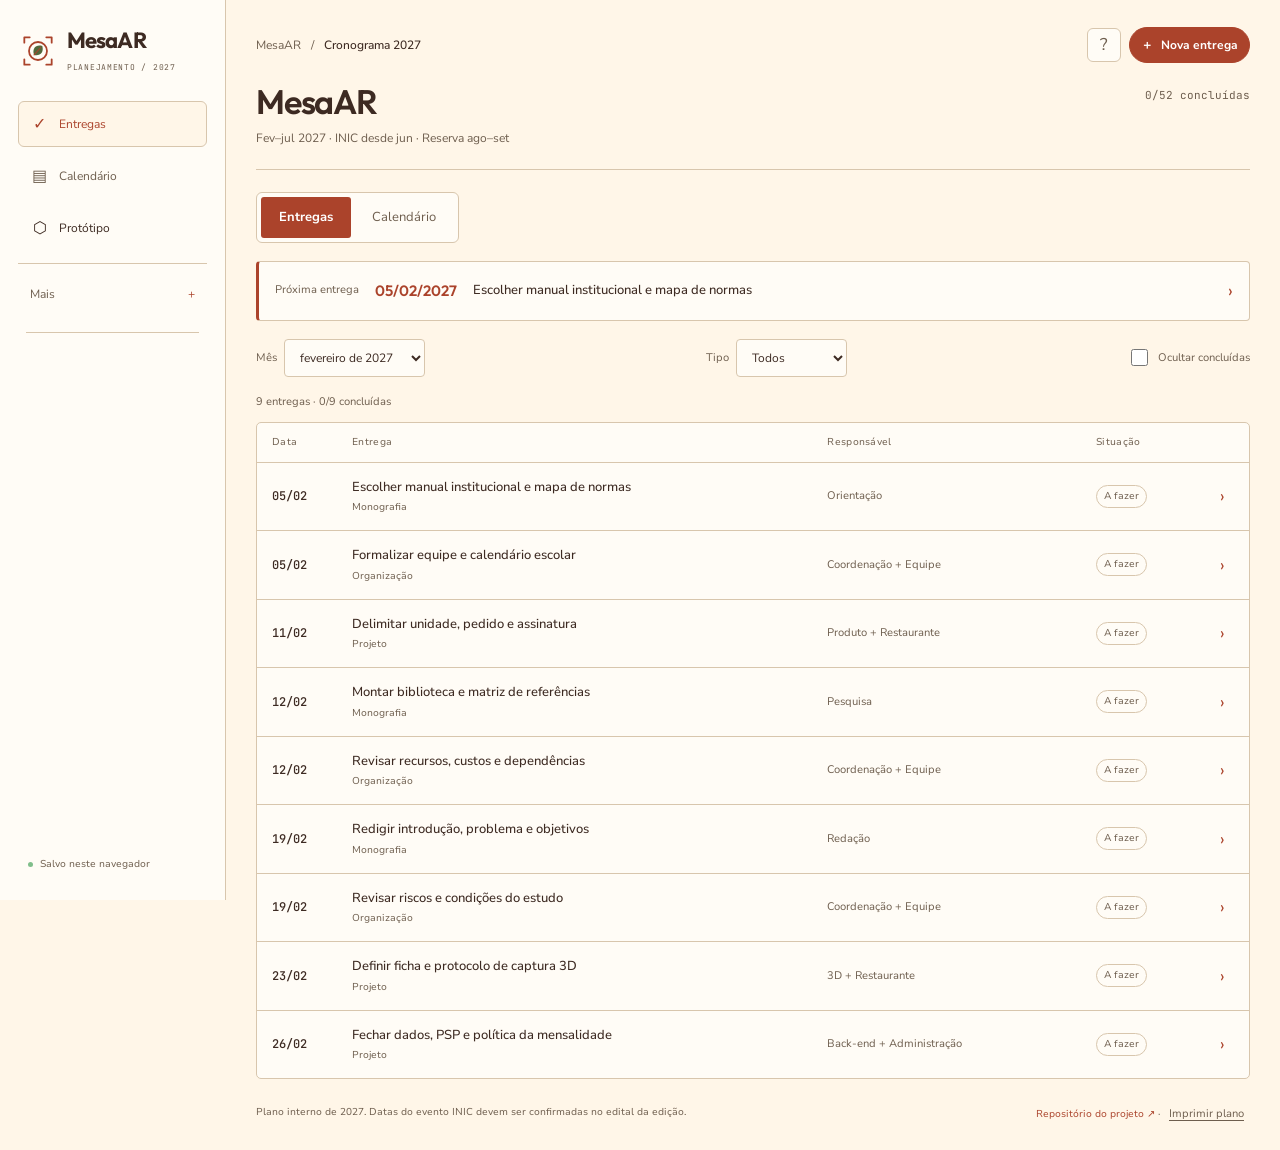
==== commit e2d932d1: "Adiciona protótipo navegável e simplifica agenda de entregas" ====
--- a/index.html
+++ b/index.html
@@ -324,11 +324,24 @@
 .hero{border-radius:26px;background-image:radial-gradient(ellipse at 94% 5%,color-mix(in srgb,var(--accent) 8%,transparent),transparent 55%)}
 .hero:after{width:350px;height:350px;right:-200px;top:-200px;border-radius:50%;border:2px solid color-mix(in srgb,var(--accent) 16%,transparent);box-shadow:0 0 0 18px color-mix(in srgb,var(--accent) 3%,transparent),0 0 0 55px color-mix(in srgb,var(--second) 3%,transparent)}
 .hero h1{font-weight:700;letter-spacing:-.04em}.card{border-radius:14px}.kanban-column{border-radius:18px}.btn{border-radius:999px}.column-head{padding-top:18px}.progress-ring{box-shadow:0 0 0 5px color-mix(in srgb,var(--accent) 7%,transparent)}
+</style><style id="compact-agenda-2027">/* Agenda compacta: conteúdo e progresso continuam no modelo original. */
+.topbar{margin-bottom:18px;gap:12px}.top-actions .backup-btn{display:none}.top-actions .btn{padding:8px 11px}
+.agenda-heading{display:flex;align-items:flex-start;justify-content:space-between;gap:18px;margin:0 0 22px;padding:0 0 21px;border-bottom:1px solid var(--line)}
+.agenda-heading h1{margin:0 0 7px;font:600 clamp(24px,3vw,34px)/1.15 var(--display);letter-spacing:-.035em}.agenda-heading p{margin:0;color:var(--muted);font-size:12px;line-height:1.7}.agenda-heading .agenda-progress{font:11px/1.6 var(--mono);white-space:nowrap;padding-top:5px}
+.workspace-head{margin-bottom:18px;gap:12px;flex-wrap:wrap}.agenda-tabs{display:flex;gap:3px;padding:4px;background:var(--panel);border:1px solid var(--line);border-radius:6px}.agenda-tabs button{border:0;border-radius:3px;background:none;color:var(--muted);padding:9px 18px;font-size:13px}.agenda-tabs button.active{background:var(--accent);color:var(--action-ink);font-weight:700}.view-caption:empty,.view-count:empty{display:none}
+.agenda-next{width:100%;display:flex;align-items:center;gap:16px;text-align:left;padding:13px 16px;margin:0 0 18px;border:1px solid var(--line);border-left:3px solid var(--accent);border-radius:4px;background:var(--panel);color:var(--ink)}.agenda-next:hover{border-color:var(--accent)}.agenda-next-label{color:var(--muted);font-size:11px;white-space:nowrap}.agenda-next time{font:600 15px var(--display);white-space:nowrap;color:var(--accent)}.agenda-next strong{font-size:13px;font-weight:500;line-height:1.5;flex:1}.agenda-next-arrow{color:var(--accent);font-size:19px}.agenda-complete{font-size:13px;color:var(--muted);margin:0 0 18px}
+.simple-toolbar{display:flex;align-items:center;gap:16px;flex-wrap:wrap;margin:0 0 16px;padding:0;border:0;background:none}.simple-toolbar label{display:flex;align-items:center;gap:7px;font-size:11px;color:var(--muted)}.simple-toolbar select{padding:9px 11px;max-width:210px;border:1px solid var(--line);border-radius:4px;background:var(--panel);color:var(--ink);font-size:12px}.simple-toolbar input{accent-color:var(--accent)}
+.agenda-table{border:1px solid var(--line);border-radius:5px;overflow:hidden;background:var(--panel)}.agenda-table-head,.delivery-row{display:grid;grid-template-columns:64px minmax(140px,1fr) minmax(110px,.55fr) 108px 14px;gap:16px;align-items:center}.agenda-table-head{padding:11px 15px;border-bottom:1px solid var(--line);color:var(--muted);font-size:10px;letter-spacing:.03em}.delivery-row{width:100%;margin:0;padding:15px;border:0;border-bottom:1px solid var(--line);border-radius:0;background:none;text-align:left;min-width:0}.delivery-row:last-child{border-bottom:0}.delivery-row:hover{background:color-mix(in srgb,var(--accent) 6%,var(--panel))}.delivery-row:focus-visible{position:relative;outline:2px solid var(--accent);outline-offset:-3px}.delivery-row time{font:500 12px var(--mono);white-space:nowrap;color:var(--ink)}.delivery-row .delivery-title{font:500 13px/1.5 var(--body);margin:0 0 3px}.delivery-row .delivery-subtitle{font-size:10px;line-height:1.5}.delivery-owner{font-size:11px;line-height:1.5;color:var(--muted);overflow-wrap:anywhere}.delivery-row .delivery-state{grid-column:4;grid-row:1;font-size:10px;justify-self:start;padding:3px 7px;max-width:100%;white-space:normal}.delivery-row .row-arrow{grid-column:5;grid-row:1;font-size:18px}.agenda-table-caption{font-size:11px;color:var(--muted);margin:0 0 10px}.simple-empty{padding:26px 18px}.simple-empty h4{font-size:14px}.simple-empty .btn{margin-top:10px}
+.simple-calendar{grid-template-columns:300px minmax(0,1fr);gap:20px}.calendar-board{padding:16px;border-radius:5px;position:static}.calendar-board .calendar-toolbar{margin-bottom:10px}.calendar-board .calendar-toolbar h3{font-size:16px}.calendar-board .icon-button{min-height:30px;min-width:30px;width:30px;height:30px}.compact-calendar{gap:3px}.compact-weekday{padding:6px 0;font-size:8px}.compact-day{font-size:11px;border-radius:4px;min-height:34px;aspect-ratio:1}.calendar-agenda>h3{font-size:16px;margin:0 0 6px}.calendar-agenda>p{font-size:11px;color:var(--muted);margin:0 0 12px}.calendar-agenda .agenda-table-head,.calendar-agenda .delivery-row{grid-template-columns:52px minmax(95px,1fr) 90px 14px;gap:10px}.calendar-agenda .delivery-owner{grid-column:2;grid-row:2}.calendar-agenda .delivery-copy{grid-column:2}.calendar-agenda .delivery-row .delivery-state{grid-column:3;grid-row:1 / span 2}.calendar-agenda .delivery-row .row-arrow{grid-column:4;grid-row:1 / span 2}.calendar-agenda .delivery-row time{grid-column:1;grid-row:1 / span 2}.calendar-agenda .delivery-row{row-gap:2px}.calendar-agenda .agenda-owner-head{display:none}.calendar-note{font-size:10px;color:var(--muted);margin:10px 0 0}.side-foot p{display:none}.simple-more>summary{font-size:12px}.simple-more .side-label{margin-top:14px}.workspace-foot{font-size:10px;margin-top:24px}.delivery-save-hint{font-size:10px}.delivery-checklist h3{font-size:14px}
+@media(max-width:1200px){.simple-calendar{grid-template-columns:270px minmax(0,1fr)}.agenda-table-head,.delivery-row{grid-template-columns:56px minmax(130px,1fr) minmax(95px,.45fr) 94px 12px;gap:12px}.calendar-agenda .agenda-table-head{display:none}.calendar-agenda .delivery-row{grid-template-columns:45px minmax(80px,1fr) 12px}.calendar-agenda .delivery-row .delivery-state{grid-column:2;grid-row:3;margin-top:4px}.calendar-agenda .delivery-row .row-arrow{grid-column:3;grid-row:1 / span 3}.calendar-agenda .delivery-row time{grid-row:1 / span 3}}
+@media(max-width:900px){.simple-calendar{grid-template-columns:250px minmax(0,1fr)}.agenda-heading{margin-bottom:18px}.agenda-next{gap:12px}.agenda-next-label{max-width:85px;white-space:normal}}
+@media(max-width:760px){.main{padding:16px}.topbar{margin-bottom:18px}.top-actions{gap:6px}.top-actions .btn{font-size:11px;padding:7px 8px}.agenda-heading{display:block;padding-bottom:17px}.agenda-heading .agenda-progress{margin-top:8px;padding:0;font-size:10px}.agenda-heading h1{font-size:27px}.agenda-heading p{font-size:11px}.agenda-tabs{width:100%}.agenda-tabs button{flex:1;padding:10px 12px}.workspace-head{gap:10px;margin-bottom:15px}.workspace-head h2{font-size:18px}.agenda-next{display:grid;grid-template-columns:auto 1fr 12px;gap:4px 10px;padding:12px}.agenda-next-label{max-width:none;font-size:10px;grid-column:1;grid-row:1}.agenda-next time{font-size:13px;grid-column:2;grid-row:1}.agenda-next strong{grid-column:1 / span 2;grid-row:2;font-size:12px}.agenda-next-arrow{grid-column:3;grid-row:1 / span 2}.simple-toolbar{gap:10px 14px}.simple-toolbar label{font-size:10px}.simple-toolbar select{max-width:185px;font-size:11px;padding:8px}.simple-toolbar label:last-child{flex-basis:100%}.agenda-table-head{display:none}.delivery-row,.calendar-agenda .delivery-row{grid-template-columns:50px minmax(0,1fr) 12px;gap:3px 12px;padding:14px 12px}.delivery-row time,.calendar-agenda .delivery-row time{grid-column:1;grid-row:1 / span 3;font-size:11px}.delivery-copy,.calendar-agenda .delivery-copy{grid-column:2;grid-row:1}.delivery-row .delivery-title{font-size:12px;line-height:1.5}.delivery-row .delivery-subtitle{font-size:9px}.delivery-owner,.calendar-agenda .delivery-owner{grid-column:2;grid-row:2;font-size:10px}.delivery-owner:before{content:'Responsável: '}.delivery-row .delivery-state,.calendar-agenda .delivery-row .delivery-state{grid-column:2;grid-row:3;margin-top:5px;font-size:9px}.delivery-row .row-arrow,.calendar-agenda .delivery-row .row-arrow{grid-column:3;grid-row:1 / span 3}.simple-calendar{display:block}.calendar-board{max-width:330px;margin:0 auto 22px;padding:14px}.calendar-agenda>h3{font-size:17px}.workspace-foot{gap:12px}}
+@media print{.agenda-tabs,.agenda-next,.agenda-heading{display:none}}
 </style></head><body data-theme="mesaar"><a class="skip" href="#main">Pular para o cronograma</a><noscript>Ative o JavaScript para usar o cronograma interativo. O briefing continua disponível em briefing.html.</noscript><div class="app"><button class="sidebar-scrim" id="sidebarScrim" aria-label="Fechar navegação"></button><aside class="sidebar" id="sidebar"><a href="./" class="brand"><span class="brand-mark"><svg aria-hidden="true" focusable="false" xmlns="http://www.w3.org/2000/svg" viewBox="0 0 100 100" aria-labelledby="title"><g fill="none" stroke="#AB432B" stroke-width="5" stroke-linejoin="round" stroke-linecap="round"><path d="M12 27V12H27 M73 12H88V27 M88 73V88H73 M27 88H12V73"/><circle cx="50" cy="50" r="25"/></g><path d="M39 61C33 44 43 31 62 36C67 53 56 65 39 61Z" fill="#52683B"/><path d="M39 61 57 41" fill="none" stroke="#AB432B" stroke-width="3" stroke-linecap="round"/></svg>
-</span><span>MesaAR<small>PLANEJAMENTO / 2027</small></span></a><span class="side-label">Espaço do projeto</span><nav class="side-nav" aria-label="Navegação do cronograma"><button data-view="overview" class="active" aria-current="page"><span aria-hidden="true">⌂</span>Visão geral</button><button data-view="deliveries"><span aria-hidden="true">✓</span>Entregas por mês</button><button data-view="calendar"><span aria-hidden="true">▤</span>Calendário de entregas</button><button data-view="study"><span aria-hidden="true">▥</span>Trilha de estudos</button></nav><details class="simple-more" id="advancedViews"><summary>Mais opções</summary><nav class="side-nav" aria-label="Organização detalhada"><button data-view="board"><span aria-hidden="true">▦</span>Quadro de tarefas</button><button data-view="timeline"><span aria-hidden="true">≡</span>Linha do tempo</button><button data-view="monografia"><span aria-hidden="true">▧</span>Monografia ABNT</button><button data-view="inic"><span aria-hidden="true">✧</span>Artigo INIC</button><button data-view="team"><span aria-hidden="true">◉</span>Responsáveis</button></nav></details><div class="side-divider"></div><span class="side-label">Referências e arquivos</span><nav class="side-nav" aria-label="Documentação e dados"><a href="laboratorio-3d/" class="identity-link"><span aria-hidden="true">⬡</span>Montagem e laboratório 3D</a><a href="identidade-visual/" class="identity-link"><span class="identity-nav-icon" aria-hidden="true">◇</span>Identidade visual</a><a href="identidade-visual/guia-identidade-visual.pdf" class="identity-pdf"><span aria-hidden="true">↓</span>Baixar guia PDF</a><a href="briefing.html"><span aria-hidden="true">↗</span>Briefing técnico</a><button data-view="sources"><span aria-hidden="true">⌘</span>Fontes e premissas</button><button data-view="settings"><span aria-hidden="true">⇅</span>Backup e exportação</button></nav><div class="side-divider"></div><span class="side-label side-team-label">Equipe por área</span><div class="side-team" id="sideTeam"></div><div class="side-foot"><div class="save-state"><i id="saveDot"></i><span id="saveState">Salvo neste navegador</span></div><p>Alterações são locais. Exporte um backup para levar o quadro a outro dispositivo.</p></div></aside><main class="main" id="main"><header class="topbar"><div class="breadcrumbs"><button class="icon-button mobile-menu" id="mobileMenu" aria-controls="sidebar" aria-expanded="false" aria-label="Abrir navegação">☰</button><span class="breadcrumb-project">MesaAR</span><span class="breadcrumb-slash">/</span><strong>Cronograma 2027</strong></div><div class="top-actions"><button class="icon-button help-btn" id="helpButton" aria-label="Como usar o cronograma">?</button><button class="btn backup-btn" data-view="settings"><span aria-hidden="true">⇅</span>Backup</button><button class="btn primary" id="newTask"><span aria-hidden="true">＋</span>Adicionar entrega</button></div></header><section class="hero" aria-labelledby="heroTitle"><div class="hero-main"><div><span class="eyebrow">CARDÁPIO / REALIDADE AUMENTADA · FEV → SET 2027</span><h1 id="heroTitle">Seu TCC, passo a passo.</h1><p class="hero-description">Início em <strong>1º de fevereiro de 2027</strong>. Produto, monografia e artigo com entrega em <strong>30 de julho de 2027</strong>, com agosto e setembro reservados para ajustes.</p></div><div class="progress-summary"><div class="progress-ring" id="progressRing" style="--progress:0" role="img" aria-label="Progresso do plano"><b id="progressPercent">0%</b></div><div class="progress-info"><strong id="progressText">0 de 0 entregas</strong><span id="progressHint">Reserva fora da meta principal.</span></div></div></div><div class="milestone-strip"><div class="milestone"><i class="milestone-dot"></i><div><b>30 JUL · entrega principal</b><small>Produto + monografia + artigo pronto</small></div></div><div class="milestone"><i class="milestone-dot"></i><div><b>01 JUN · escrita do INIC</b><small>Primeiro texto integral em junho</small></div></div><div class="milestone"><i class="milestone-dot"></i><div><b>AGO → SET · reserva</b><small>Revisões e apresentação</small></div></div></div></section><section aria-labelledby="viewTitle"><div class="workspace-head"><div><h2 id="viewTitle">Visão geral</h2><p class="view-caption" id="viewCaption">Veja a próxima entrega, acompanhe os meses e marque seu progresso.</p></div><span class="view-count" id="viewCount"></span></div><div class="filters" id="filters"><label class="search"><span aria-hidden="true">⌕</span><span class="sr-only">Buscar tarefa, ID ou responsável</span><input id="searchInput" type="search" placeholder="Buscar tarefa, ID ou responsável…"></label><label class="sr-only" for="monthFilter">Filtrar período</label><select id="monthFilter"></select><label class="sr-only" for="ownerFilter">Filtrar responsável</label><select id="ownerFilter"></select><label class="sr-only" for="statusFilter">Filtrar estado</label><select id="statusFilter"><option value="">Todos os estados</option><option value="open">Somente abertas</option><option value="todo">A fazer</option><option value="doing">Em andamento</option><option value="review">Em revisão</option><option value="blocked">Bloqueadas</option><option value="done">Concluídas</option></select><div class="board-options"><label class="sr-only" for="groupBy">Organizar colunas</label><select id="groupBy"><option value="category">Colunas por frente</option><option value="status">Colunas por estado</option></select><label class="sr-only" for="sortBy">Ordenar tarefas</label><select id="sortBy"><option value="manual">Ordem do quadro</option><option value="due">Prazo de entrega</option><option value="priority">Prioridade</option></select></div><button class="filter-archive" id="archiveFilter" aria-pressed="false">Arquivadas</button><button class="filter-reset" id="clearFilters">Limpar</button></div><div id="workspace"></div><footer class="workspace-foot"><span>Plano interno de 2027. Datas do evento INIC devem ser confirmadas no edital da edição.</span><span><a href="https://github.com/perabru/mesaar-cardapio-ar" target="_blank" rel="noopener noreferrer">Repositório do projeto ↗</a> · <button class="archive-button" id="printPlan">Imprimir plano</button></span></footer></section><div class="print-area" id="printArea"></div></main></div>
+</span><span>MesaAR<small>PLANEJAMENTO / 2027</small></span></a><nav class="side-nav" aria-label="Navegação do cronograma"><button data-view="deliveries" class="active" aria-current="page"><span aria-hidden="true">✓</span>Entregas</button><button data-view="calendar"><span aria-hidden="true">▤</span>Calendário</button><a href="prototipo/" class="identity-link"><span aria-hidden="true">⬡</span>Protótipo</a></nav><details class="simple-more" id="advancedViews"><summary>Mais</summary><nav class="side-nav" aria-label="Recursos do projeto"><button data-view="board"><span aria-hidden="true">▦</span>Quadro de tarefas</button><button data-view="timeline"><span aria-hidden="true">≡</span>Linha do tempo</button><button data-view="study"><span aria-hidden="true">▥</span>Trilha de estudos</button><button data-view="monografia"><span aria-hidden="true">▧</span>Monografia</button><button data-view="inic"><span aria-hidden="true">✧</span>Artigo INIC</button><button data-view="team"><span aria-hidden="true">◉</span>Responsáveis</button><a href="identidade-visual/" class="identity-link"><span aria-hidden="true">◇</span>Identidade visual</a><a href="identidade-visual/guia-identidade-visual.pdf" class="identity-pdf"><span aria-hidden="true">↓</span>Guia PDF</a><a href="briefing.html"><span aria-hidden="true">↗</span>Briefing</a><button data-view="sources"><span aria-hidden="true">⌘</span>Fontes</button><button data-view="settings"><span aria-hidden="true">⇅</span>Backup e exportação</button></nav></details><div class="side-divider"></div><span class="side-label side-team-label">Equipe por área</span><div class="side-team" id="sideTeam"></div><div class="side-foot"><div class="save-state"><i id="saveDot"></i><span id="saveState">Salvo neste navegador</span></div><p>Alterações são locais. Exporte um backup para levar o quadro a outro dispositivo.</p></div></aside><main class="main" id="main"><header class="topbar"><div class="breadcrumbs"><button class="icon-button mobile-menu" id="mobileMenu" aria-controls="sidebar" aria-expanded="false" aria-label="Abrir navegação">☰</button><span class="breadcrumb-project">MesaAR</span><span class="breadcrumb-slash">/</span><strong>Cronograma 2027</strong></div><div class="top-actions"><button class="icon-button help-btn" id="helpButton" aria-label="Como usar o cronograma">?</button><button class="btn backup-btn" data-view="settings"><span aria-hidden="true">⇅</span>Backup</button><button class="btn primary" id="newTask"><span aria-hidden="true">＋</span>Nova entrega</button></div></header><section class="agenda-heading" aria-labelledby="heroTitle"><div><h1 id="heroTitle">MesaAR</h1><p>Fev–jul 2027 · INIC desde jun · Reserva ago–set</p></div><p class="agenda-progress" id="progressText">0 de 0 concluídas</p><div hidden id="progressRing"><span id="progressPercent"></span><span id="progressHint"></span></div></section><section aria-labelledby="viewTitle"><div class="workspace-head"><div class="agenda-tabs" aria-label="Visualização do cronograma"><button data-view="deliveries">Entregas</button><button data-view="calendar">Calendário</button></div><div><h2 id="viewTitle">Entregas</h2><p class="view-caption" id="viewCaption"></p></div><span class="view-count" id="viewCount"></span></div><div class="filters" id="filters"><label class="search"><span aria-hidden="true">⌕</span><span class="sr-only">Buscar tarefa, ID ou responsável</span><input id="searchInput" type="search" placeholder="Buscar tarefa, ID ou responsável…"></label><label class="sr-only" for="monthFilter">Filtrar período</label><select id="monthFilter"></select><label class="sr-only" for="ownerFilter">Filtrar responsável</label><select id="ownerFilter"></select><label class="sr-only" for="statusFilter">Filtrar estado</label><select id="statusFilter"><option value="">Todos os estados</option><option value="open">Somente abertas</option><option value="todo">A fazer</option><option value="doing">Em andamento</option><option value="review">Em revisão</option><option value="blocked">Bloqueadas</option><option value="done">Concluídas</option></select><div class="board-options"><label class="sr-only" for="groupBy">Organizar colunas</label><select id="groupBy"><option value="category">Colunas por frente</option><option value="status">Colunas por estado</option></select><label class="sr-only" for="sortBy">Ordenar tarefas</label><select id="sortBy"><option value="manual">Ordem do quadro</option><option value="due">Prazo de entrega</option><option value="priority">Prioridade</option></select></div><button class="filter-archive" id="archiveFilter" aria-pressed="false">Arquivadas</button><button class="filter-reset" id="clearFilters">Limpar</button></div><div id="workspace"></div><footer class="workspace-foot"><span>Plano interno de 2027. Datas do evento INIC devem ser confirmadas no edital da edição.</span><span><a href="https://github.com/perabru/mesaar-cardapio-ar" target="_blank" rel="noopener noreferrer">Repositório do projeto ↗</a> · <button class="archive-button" id="printPlan">Imprimir plano</button></span></footer></section><div class="print-area" id="printArea"></div></main></div>
 <dialog class="task-dialog delivery-simple" id="deliverySimpleDialog" aria-labelledby="deliverySimpleTitle"><header class="dialog-head"><span id="deliverySimpleKicker">ENTREGA DO PROJETO</span><button type="button" class="icon-button" id="closeSimpleDelivery" aria-label="Fechar detalhes da entrega">×</button></header><div class="delivery-dialog-body" id="deliverySimpleBody"><h2 id="deliverySimpleTitle">Entrega do projeto</h2></div><footer class="dialog-footer"><button type="button" class="archive-button" id="editSimpleDelivery">Editar detalhes</button><div><button type="button" class="btn primary" id="completeSimpleDelivery">Concluir entrega ✓</button></div></footer></dialog>
 <dialog class="task-dialog" id="taskDialog" aria-labelledby="taskDialogTitle"><form id="taskForm"><header class="dialog-head"><div><span id="taskIdLabel">NOVA TAREFA</span><h2 id="taskDialogTitle">Detalhes da entrega</h2></div><button type="button" class="icon-button" id="closeTask" aria-label="Fechar tarefa">×</button></header><div class="dialog-content"><div><label class="field">Título<input name="title" id="taskTitle" maxlength="180" required></label><label class="field">Descrição e critério de entrega<textarea name="description" id="taskDescription" maxlength="6000"></textarea></label><div class="checklist-title"><h3>Checklist de conclusão</h3><span id="draftCheckCount"></span></div><div id="checklistEditor"></div><button type="button" class="check-add" id="addChecklist">＋ Adicionar critério</button><label class="field" style="margin-top:20px">Anotações<textarea id="taskNotes" class="notes" maxlength="8000" placeholder="Decisões, dúvidas, revisão da orientação…"></textarea><small>Salve as alterações antes de fechar o cartão.</small></label><label class="field">Link da evidência<input id="taskEvidence" maxlength="1000" placeholder="https://… ou briefing.html"></label></div><div><div class="field-row"><label class="field">Frente<select id="taskCategory"></select></label><label class="field">Estado<select id="taskStatus"></select></label></div><label class="field">Responsável<input id="taskOwner" list="ownerSuggestions" maxlength="100" placeholder="Pessoa ou área"><datalist id="ownerSuggestions"></datalist></label><div class="field-row"><label class="field">Início<input type="date" id="taskStart" required></label><label class="field">Entrega<input type="date" id="taskDue" required></label></div><label class="field">Prioridade<select id="taskPriority"><option value="baixa">Baixa</option><option value="media">Média</option><option value="alta">Alta</option></select></label><label class="field">Pré-requisitos<select id="taskDependencies" multiple size="5"></select><small>Selecione entregas que precisam estar concluídas antes desta. No computador, Ctrl/Cmd permite selecionar várias.</small></label><p class="notice" id="taskDeadlineHint">Meta principal: 30/07/2027. Cartões de reserva ficam fora do cálculo de conclusão de julho.</p></div></div><p class="form-error" id="formError" role="alert"></p><footer class="dialog-footer"><button class="archive-button" id="archiveTask" type="button">Arquivar tarefa</button><div><button class="btn" id="completeTask" type="button">Concluir entrega ✓</button><button class="btn primary" type="submit">Salvar alterações</button></div></footer></form></dialog>
-<dialog class="task-dialog" id="helpDialog" aria-labelledby="helpTitle"><header class="dialog-head"><h2 id="helpTitle">Como acompanhar seu TCC.</h2><button class="icon-button" id="closeHelp" aria-label="Fechar ajuda">×</button></header><div class="dialog-info simple-help"><h3>1. Veja a próxima entrega</h3><p>A Visão geral mostra o prazo mais próximo e as primeiras ações. Abra uma entrega para conferir exatamente o que precisa estar pronto.</p><h3>2. Marque o que já fez</h3><p>Use o checklist dentro da entrega. Os itens são salvos neste navegador. Quando o checklist e as entregas anteriores estiverem concluídos, clique em Concluir entrega.</p><h3>3. Acompanhe mês a mês</h3><p>Em Entregas por mês, as tarefas aparecem por data de entrega. No Calendário, toque em um dia para ver sua lista. Os filtros permitem mostrar apenas o projeto, a monografia, o artigo ou as tarefas pendentes.</p><h3>Fevereiro → julho. Ajustes até setembro.</h3><p>O trabalho começa em fevereiro. A monografia acompanha o projeto; o artigo INIC começa em junho. A entrega principal é em 30/07/2027. Agosto e setembro são reserva; as datas oficiais do evento dependem do edital.</p><h3>Seus dados e as opções completas</h3><p>Datas, responsáveis, anotações e checklists anteriores foram preservados. Editar detalhes abre a ficha completa; Mais opções mantém o quadro de tarefas e a linha do tempo. Exporte um backup para levar o andamento a outro navegador.</p></div></dialog><input type="file" id="importFile" accept="application/json,.json" class="sr-only"><input type="file" id="studyImport" accept="application/json,.json" class="sr-only"><div class="toast" id="toast" role="status" aria-live="polite"></div><script>const PROJECT={"key": "mesaar", "brand": "MesaAR", "repo": "mesaar-cardapio-ar", "fullName": "perabru/mesaar-cardapio-ar", "colors": ["#f4f4ed", "#ffffff", "#282b28", "#646d62", "#ccd1c7", "#dc7620", "#2d8050"], "display": "Outfit", "body": "Nunito Sans", "projectEnd": "2027-07-30", "bufferStart": "2027-08-01", "bufferEnd": "2027-09-30", "articleStart": "2027-06-01", "planStart": "2027-02-01", "teams": ["Produto / interface", "3D / captura", "Back-end / pagamentos", "Restaurante / operação"], "tasks": [{"id": "H01", "title": "Briefing técnico consolidado", "category": "gestao", "start": "2026-10-31", "due": "2026-10-31", "owner": "Coordenação", "checklist": [{"id": "c0", "text": "Inventário de telas publicado", "done": true}, {"id": "c1", "text": "Stack e critérios documentados", "done": true}], "description": "Entrega anterior desta conversa, já realizada.", "dependencies": [], "status": "done", "optional": false, "priority": "media", "evidence": "briefing.html", "notes": "", "createdAt": "2026-10-31T16:00:00Z", "updatedAt": "2026-10-31T16:00:00Z", "archived": true}, {"id": "H02", "title": "Repositório de apresentação publicado", "category": "gestao", "start": "2026-10-31", "due": "2026-10-31", "owner": "Coordenação", "checklist": [{"id": "c0", "text": "README e capa no GitHub", "done": true}, {"id": "c1", "text": "HTML independente publicado", "done": true}], "description": "Publicação anterior já verificada; não comprova implementação do produto.", "dependencies": [], "status": "done", "optional": false, "priority": "media", "evidence": "https://github.com/perabru/mesaar-cardapio-ar", "notes": "", "createdAt": "2026-10-31T16:00:00Z", "updatedAt": "2026-10-31T16:00:00Z", "archived": true}, {"id": "P01", "title": "Delimitar unidade, pedido e assinatura", "category": "produto", "start": "2027-02-01", "due": "2027-02-11", "owner": "Produto + Restaurante", "checklist": [{"id": "c0", "text": "Dois fluxos financeiros separados", "done": false}, {"id": "c1", "text": "Papéis por unidade", "done": false}, {"id": "c2", "text": "Regras do pedido definidas", "done": false}], "description": "Entregar a evidência descrita e atualizar a seção correspondente da monografia.", "dependencies": [], "status": "todo", "optional": false, "priority": "alta", "evidence": "", "notes": "", "createdAt": "2026-10-31T16:00:00Z", "updatedAt": "2026-10-31T16:00:00Z"}, {"id": "P02", "title": "Definir ficha e protocolo de captura 3D", "category": "produto", "start": "2027-02-15", "due": "2027-02-23", "owner": "3D + Restaurante", "checklist": [{"id": "c0", "text": "Preparo real identificado", "done": false}, {"id": "c1", "text": "Ingredientes e alergênicos", "done": false}, {"id": "c2", "text": "Dimensão de referência", "done": false}], "description": "Entregar a evidência descrita e atualizar a seção correspondente da monografia.", "dependencies": ["P01"], "status": "todo", "optional": false, "priority": "alta", "evidence": "", "notes": "", "createdAt": "2026-10-31T16:00:00Z", "updatedAt": "2026-10-31T16:00:00Z"}, {"id": "P03", "title": "Fechar dados, PSP e política da mensalidade", "category": "produto", "start": "2027-02-17", "due": "2027-02-26", "owner": "Back-end + Administração", "checklist": [{"id": "c0", "text": "PSP a homologar", "done": false}, {"id": "c1", "text": "Carência e cancelamento", "done": false}, {"id": "c2", "text": "Regras comerciais registradas", "done": false}], "description": "Entregar a evidência descrita e atualizar a seção correspondente da monografia.", "dependencies": [], "status": "todo", "optional": false, "priority": "media", "evidence": "", "notes": "", "createdAt": "2026-10-31T16:00:00Z", "updatedAt": "2026-10-31T16:00:00Z"}, {"id": "P04", "title": "Construir menu, categorias e QR por unidade", "category": "produto", "start": "2027-03-17", "due": "2027-03-31", "owner": "Produto + Back-end", "checklist": [{"id": "c0", "text": "QR sem privilégio administrativo", "done": false}, {"id": "c1", "text": "Disponibilidade real", "done": false}, {"id": "c2", "text": "Busca e preços", "done": false}], "description": "Entregar a evidência descrita e atualizar a seção correspondente da monografia.", "dependencies": [], "status": "todo", "optional": false, "priority": "media", "evidence": "", "notes": "", "createdAt": "2026-10-31T16:00:00Z", "updatedAt": "2026-10-31T16:00:00Z"}, {"id": "P05", "title": "Implementar perfil e equipe do restaurante", "category": "produto", "start": "2027-03-25", "due": "2027-04-02", "owner": "Back-end", "checklist": [{"id": "c0", "text": "Permissões por unidade", "done": false}, {"id": "c1", "text": "Revogação testada", "done": false}, {"id": "c2", "text": "Histórico preservado", "done": false}], "description": "Entregar a evidência descrita e atualizar a seção correspondente da monografia.", "dependencies": [], "status": "todo", "optional": false, "priority": "media", "evidence": "", "notes": "", "createdAt": "2026-10-31T16:00:00Z", "updatedAt": "2026-10-31T16:00:00Z"}, {"id": "P06", "title": "Capturar e otimizar modelos dos pratos", "category": "produto", "start": "2027-03-25", "due": "2027-04-12", "owner": "3D", "checklist": [{"id": "c0", "text": "GLB e alternativa USDZ", "done": false}, {"id": "c1", "text": "Texturas e performance", "done": false}, {"id": "c2", "text": "Escala em metros revisada", "done": false}], "description": "Entregar a evidência descrita e atualizar a seção correspondente da monografia.", "dependencies": [], "status": "todo", "optional": false, "priority": "media", "evidence": "", "notes": "", "createdAt": "2026-10-31T16:00:00Z", "updatedAt": "2026-10-31T16:00:00Z"}, {"id": "P07", "title": "Integrar visualizador e fallback 3D", "category": "produto", "start": "2027-04-05", "due": "2027-04-16", "owner": "Produto + 3D", "checklist": [{"id": "c0", "text": "Giro e zoom", "done": false}, {"id": "c1", "text": "Falha de asset tratada", "done": false}, {"id": "c2", "text": "Ficha textual continua disponível", "done": false}], "description": "Entregar a evidência descrita e atualizar a seção correspondente da monografia.", "dependencies": ["P05"], "status": "todo", "optional": false, "priority": "media", "evidence": "", "notes": "", "createdAt": "2026-10-31T16:00:00Z", "updatedAt": "2026-10-31T16:00:00Z"}, {"id": "P08", "title": "Homologar posicionamento em AR", "category": "produto", "start": "2027-04-13", "due": "2027-04-28", "owner": "3D + Produto", "checklist": [{"id": "c0", "text": "HTTPS e suporte detectado", "done": false}, {"id": "c1", "text": "Câmera só após ação", "done": false}, {"id": "c2", "text": "Negar câmera mantém cardápio", "done": false}], "description": "Entregar a evidência descrita e atualizar a seção correspondente da monografia.", "dependencies": ["P06"], "status": "todo", "optional": false, "priority": "media", "evidence": "", "notes": "", "createdAt": "2026-10-31T16:00:00Z", "updatedAt": "2026-10-31T16:00:00Z"}, {"id": "P09", "title": "Construir sacola e revisão do total", "category": "produto", "start": "2027-04-09", "due": "2027-04-23", "owner": "Back-end + Produto", "checklist": [{"id": "c0", "text": "Itens de uma unidade", "done": false}, {"id": "c1", "text": "Preço recalculado no servidor", "done": false}, {"id": "c2", "text": "Mudança exige revisão", "done": false}], "description": "Entregar a evidência descrita e atualizar a seção correspondente da monografia.", "dependencies": [], "status": "todo", "optional": false, "priority": "media", "evidence": "", "notes": "", "createdAt": "2026-10-31T16:00:00Z", "updatedAt": "2026-10-31T16:00:00Z"}, {"id": "P10", "title": "Integrar checkout do pedido em sandbox", "category": "produto", "start": "2027-04-21", "due": "2027-05-06", "owner": "Back-end", "checklist": [{"id": "c0", "text": "Dados de cartão fora da aplicação", "done": false}, {"id": "c1", "text": "Valor e moeda conferidos", "done": false}, {"id": "c2", "text": "Estado pendente visível", "done": false}], "description": "Entregar a evidência descrita e atualizar a seção correspondente da monografia.", "dependencies": ["P07"], "status": "todo", "optional": false, "priority": "media", "evidence": "", "notes": "", "createdAt": "2026-10-31T16:00:00Z", "updatedAt": "2026-10-31T16:00:00Z"}, {"id": "P11", "title": "Validar webhooks e conciliação", "category": "produto", "start": "2027-04-29", "due": "2027-05-13", "owner": "Back-end", "checklist": [{"id": "c0", "text": "Assinatura verificada", "done": false}, {"id": "c1", "text": "Evento duplicado idempotente", "done": false}, {"id": "c2", "text": "Estorno com trilha", "done": false}], "description": "Entregar a evidência descrita e atualizar a seção correspondente da monografia.", "dependencies": ["P09"], "status": "todo", "optional": false, "priority": "media", "evidence": "", "notes": "", "createdAt": "2026-10-31T16:00:00Z", "updatedAt": "2026-10-31T16:00:00Z"}, {"id": "P12", "title": "Implementar cozinha e status do pedido", "category": "produto", "start": "2027-05-03", "due": "2027-05-17", "owner": "Produto + Restaurante", "checklist": [{"id": "c0", "text": "Transições autorizadas", "done": false}, {"id": "c1", "text": "Observações preservadas", "done": false}, {"id": "c2", "text": "Reconexão sem duplicar", "done": false}], "description": "Entregar a evidência descrita e atualizar a seção correspondente da monografia.", "dependencies": [], "status": "todo", "optional": false, "priority": "alta", "evidence": "", "notes": "", "createdAt": "2026-10-31T16:00:00Z", "updatedAt": "2026-10-31T16:00:00Z"}, {"id": "P13", "title": "Integrar mensalidade e portal de cobrança", "category": "produto", "start": "2027-05-03", "due": "2027-05-21", "owner": "Back-end", "checklist": [{"id": "c0", "text": "Plano e ciclo separados", "done": false}, {"id": "c1", "text": "Alteração de método hospedada", "done": false}, {"id": "c2", "text": "Acesso por estado real", "done": false}], "description": "Entregar a evidência descrita e atualizar a seção correspondente da monografia.", "dependencies": [], "status": "todo", "optional": false, "priority": "media", "evidence": "", "notes": "", "createdAt": "2026-10-31T16:00:00Z", "updatedAt": "2026-10-31T16:00:00Z"}, {"id": "P14", "title": "Testar inadimplência e cancelamento", "category": "produto", "start": "2027-05-17", "due": "2027-05-25", "owner": "Back-end + Administração", "checklist": [{"id": "c0", "text": "Past due e reativação", "done": false}, {"id": "c1", "text": "Efeito de troca de plano claro", "done": false}, {"id": "c2", "text": "Histórico não apagado", "done": false}], "description": "Entregar a evidência descrita e atualizar a seção correspondente da monografia.", "dependencies": ["P11"], "status": "todo", "optional": false, "priority": "media", "evidence": "", "notes": "", "createdAt": "2026-10-31T16:00:00Z", "updatedAt": "2026-10-31T16:00:00Z"}, {"id": "P15", "title": "Executar ensaios em dispositivos móveis", "category": "produto", "start": "2027-05-24", "due": "2027-06-04", "owner": "Produto + 3D", "checklist": [{"id": "c0", "text": "Escala e tracking", "done": false}, {"id": "c1", "text": "Rede e desempenho", "done": false}, {"id": "c2", "text": "Teclado e legibilidade", "done": false}], "description": "Entregar a evidência descrita e atualizar a seção correspondente da monografia.", "dependencies": [], "status": "todo", "optional": false, "priority": "media", "evidence": "", "notes": "", "createdAt": "2026-10-31T16:00:00Z", "updatedAt": "2026-10-31T16:00:00Z"}, {"id": "P16", "title": "Pilotar com restaurante e pratos autorizados", "category": "produto", "start": "2027-06-07", "due": "2027-06-25", "owner": "Todas as áreas", "checklist": [{"id": "c0", "text": "Ficha conferida pela cozinha", "done": false}, {"id": "c1", "text": "Métricas reais identificadas", "done": false}, {"id": "c2", "text": "Falhas do fluxo registradas", "done": false}], "description": "Entregar a evidência descrita e atualizar a seção correspondente da monografia.", "dependencies": [], "status": "todo", "optional": false, "priority": "media", "evidence": "", "notes": "", "createdAt": "2026-10-31T16:00:00Z", "updatedAt": "2026-10-31T16:00:00Z"}, {"id": "P17", "title": "Concluir suporte e manual do restaurante", "category": "produto", "start": "2027-06-21", "due": "2027-07-09", "owner": "Produto + Administração", "checklist": [{"id": "c0", "text": "Operação por unidade", "done": false}, {"id": "c1", "text": "Fluxos financeiros explicados", "done": false}, {"id": "c2", "text": "Roteiro de recuperação", "done": false}], "description": "Entregar a evidência descrita e atualizar a seção correspondente da monografia.", "dependencies": ["P15"], "status": "todo", "optional": false, "priority": "media", "evidence": "", "notes": "", "createdAt": "2026-10-31T16:00:00Z", "updatedAt": "2026-10-31T16:00:00Z"}, {"id": "P18", "title": "Congelar a versão do piloto", "category": "produto", "start": "2027-07-05", "due": "2027-07-16", "owner": "Todas as áreas", "checklist": [{"id": "c0", "text": "Assets aprovados", "done": false}, {"id": "c1", "text": "Casos críticos fechados", "done": false}, {"id": "c2", "text": "Evidências e versões disponíveis", "done": false}], "description": "Entregar a evidência descrita e atualizar a seção correspondente da monografia.", "dependencies": ["P16"], "status": "todo", "optional": false, "priority": "alta", "evidence": "", "notes": "", "createdAt": "2026-10-31T16:00:00Z", "updatedAt": "2026-10-31T16:00:00Z"}, {"id": "M01", "title": "Escolher manual institucional e mapa de normas", "category": "monografia", "start": "2027-02-01", "due": "2027-02-05", "owner": "Orientação", "checklist": [{"id": "c0", "text": "Manual institucional localizado", "done": false}, {"id": "c1", "text": "Edições ABNT conferidas", "done": false}, {"id": "c2", "text": "Modelo da instituição arquivado", "done": false}], "description": "NBR 14724:2024 e demais normas de apoio; conferir atualizações na entrega.", "dependencies": [], "status": "todo", "optional": false, "priority": "media", "evidence": "", "notes": "", "createdAt": "2026-10-31T16:00:00Z", "updatedAt": "2026-10-31T16:00:00Z"}, {"id": "M02", "title": "Montar biblioteca e matriz de referências", "category": "monografia", "start": "2027-02-01", "due": "2027-02-12", "owner": "Pesquisa", "checklist": [{"id": "c0", "text": "Fonte e metadados registrados", "done": false}, {"id": "c1", "text": "Notas vinculadas às leituras", "done": false}, {"id": "c2", "text": "Referências auditáveis", "done": false}], "description": "NBR 6023:2025; ferramenta de referências não dispensa conferência.", "dependencies": ["M01"], "status": "todo", "optional": false, "priority": "media", "evidence": "", "notes": "", "createdAt": "2026-10-31T16:00:00Z", "updatedAt": "2026-10-31T16:00:00Z"}, {"id": "M03", "title": "Redigir introdução, problema e objetivos", "category": "monografia", "start": "2027-02-08", "due": "2027-02-19", "owner": "Redação", "checklist": [{"id": "c0", "text": "Pergunta delimitada", "done": false}, {"id": "c1", "text": "Objetivos verificáveis", "done": false}, {"id": "c2", "text": "Justificativa sem promessa não demonstrada", "done": false}], "description": "A seção deve explicar por que o projeto existe e qual evidência responderá à pergunta.", "dependencies": ["M02"], "status": "todo", "optional": false, "priority": "media", "evidence": "", "notes": "", "createdAt": "2026-10-31T16:00:00Z", "updatedAt": "2026-10-31T16:00:00Z"}, {"id": "M04", "title": "Escrever fundamentação e trabalhos relacionados", "category": "monografia", "start": "2027-02-15", "due": "2027-03-12", "owner": "Pesquisa", "checklist": [{"id": "c0", "text": "Conceitos sustentados por fontes", "done": false}, {"id": "c1", "text": "Comparação de soluções", "done": false}, {"id": "c2", "text": "Lacuna da pesquisa explícita", "done": false}], "description": "Organizar em seções; preservar atribuição das ideias conforme NBR 10520:2023.", "dependencies": ["M03"], "status": "todo", "optional": false, "priority": "media", "evidence": "", "notes": "", "createdAt": "2026-10-31T16:00:00Z", "updatedAt": "2026-10-31T16:00:00Z"}, {"id": "M05", "title": "Redigir método e protocolo de validação", "category": "monografia", "start": "2027-03-15", "due": "2027-03-26", "owner": "Pesquisa + Equipe técnica", "checklist": [{"id": "c0", "text": "Dados e instrumentos descritos", "done": false}, {"id": "c1", "text": "Métricas e critérios definidos", "done": false}, {"id": "c2", "text": "Limitações do método previstas", "done": false}], "description": "Descrever procedimento planejado; atualizar com o que foi efetivamente executado.", "dependencies": ["M04"], "status": "todo", "optional": false, "priority": "media", "evidence": "", "notes": "", "createdAt": "2026-10-31T16:00:00Z", "updatedAt": "2026-10-31T16:00:00Z"}, {"id": "M06", "title": "Documentar arquitetura e implementação", "category": "monografia", "start": "2027-03-29", "due": "2027-04-23", "owner": "Equipe técnica", "checklist": [{"id": "c0", "text": "Versões e interfaces", "done": false}, {"id": "c1", "text": "Figuras autorais identificadas", "done": false}, {"id": "c2", "text": "Decisões justificadas", "done": false}], "description": "Separar diagrama conceitual de montagem ou serviço implementado.", "dependencies": ["M05"], "status": "todo", "optional": false, "priority": "media", "evidence": "", "notes": "", "createdAt": "2026-10-31T16:00:00Z", "updatedAt": "2026-10-31T16:00:00Z"}, {"id": "M07", "title": "Conferir o registro dos ensaios", "category": "monografia", "start": "2027-04-26", "due": "2027-05-14", "owner": "Pesquisa + Equipe técnica", "checklist": [{"id": "c0", "text": "Procedimento reproduzível", "done": false}, {"id": "c1", "text": "Arquivos brutos preservados", "done": false}, {"id": "c2", "text": "Falhas e desvios documentados", "done": false}], "description": "A monografia precisa permitir rastrear a origem dos resultados.", "dependencies": ["M06"], "status": "todo", "optional": false, "priority": "media", "evidence": "", "notes": "", "createdAt": "2026-10-31T16:00:00Z", "updatedAt": "2026-10-31T16:00:00Z"}, {"id": "M08", "title": "Redigir resultados a partir de evidências reais", "category": "monografia", "start": "2027-05-17", "due": "2027-05-28", "owner": "Pesquisa", "checklist": [{"id": "c0", "text": "Tabelas e gráficos conferidos", "done": false}, {"id": "c1", "text": "Amostra e período declarados", "done": false}, {"id": "c2", "text": "Simulações identificadas", "done": false}], "description": "Não preencher resultados faltantes com dados demonstrativos.", "dependencies": ["M07"], "status": "todo", "optional": false, "priority": "media", "evidence": "", "notes": "", "createdAt": "2026-10-31T16:00:00Z", "updatedAt": "2026-10-31T16:00:00Z"}, {"id": "M09", "title": "Discutir resultados e limitações", "category": "monografia", "start": "2027-05-24", "due": "2027-06-11", "owner": "Redação + Orientação", "checklist": [{"id": "c0", "text": "Comparação com objetivos", "done": false}, {"id": "c1", "text": "Explicações alternativas", "done": false}, {"id": "c2", "text": "Limites de generalização", "done": false}], "description": "Resultados negativos e falhas também precisam aparecer quando forem relevantes.", "dependencies": ["M08"], "status": "todo", "optional": false, "priority": "media", "evidence": "", "notes": "", "createdAt": "2026-10-31T16:00:00Z", "updatedAt": "2026-10-31T16:00:00Z"}, {"id": "M10", "title": "Escrever conclusão e trabalhos futuros", "category": "monografia", "start": "2027-06-07", "due": "2027-06-18", "owner": "Redação", "checklist": [{"id": "c0", "text": "Objetivos respondidos", "done": false}, {"id": "c1", "text": "Contribuição delimitada", "done": false}, {"id": "c2", "text": "Expansões separadas da entrega", "done": false}], "description": "A conclusão deve corresponder ao resultado observado.", "dependencies": ["M09"], "status": "todo", "optional": false, "priority": "media", "evidence": "", "notes": "", "createdAt": "2026-10-31T16:00:00Z", "updatedAt": "2026-10-31T16:00:00Z"}, {"id": "M11", "title": "Preparar resumos e palavras-chave", "category": "monografia", "start": "2027-06-14", "due": "2027-06-25", "owner": "Redação", "checklist": [{"id": "c0", "text": "Resumo em português", "done": false}, {"id": "c1", "text": "Versão em língua estrangeira", "done": false}, {"id": "c2", "text": "Palavras-chave consistentes", "done": false}], "description": "NBR 6028:2021; escrever após consolidar método e resultados.", "dependencies": ["M10"], "status": "todo", "optional": false, "priority": "media", "evidence": "", "notes": "", "createdAt": "2026-10-31T16:00:00Z", "updatedAt": "2026-10-31T16:00:00Z"}, {"id": "M12", "title": "Conferir elementos pré e pós-textuais", "category": "monografia", "start": "2027-06-21", "due": "2027-07-02", "owner": "Redação", "checklist": [{"id": "c0", "text": "Capa e folha de rosto", "done": false}, {"id": "c1", "text": "Aprovação e sumário", "done": false}, {"id": "c2", "text": "Referências e apêndices pertinentes", "done": false}], "description": "Adequar elementos e dados ao manual institucional; não inventar aprovação.", "dependencies": ["M11"], "status": "todo", "optional": false, "priority": "media", "evidence": "", "notes": "", "createdAt": "2026-10-31T16:00:00Z", "updatedAt": "2026-10-31T16:00:00Z"}, {"id": "M13", "title": "Auditar citações e referências", "category": "monografia", "start": "2027-06-28", "due": "2027-07-09", "owner": "Pesquisa", "checklist": [{"id": "c0", "text": "Citações com fonte rastreável", "done": false}, {"id": "c1", "text": "Correspondência com a lista final", "done": false}, {"id": "c2", "text": "Metadados e links conferidos", "done": false}], "description": "NBR 10520:2023 e NBR 6023:2025.", "dependencies": ["M12"], "status": "todo", "optional": false, "priority": "media", "evidence": "", "notes": "", "createdAt": "2026-10-31T16:00:00Z", "updatedAt": "2026-10-31T16:00:00Z"}, {"id": "M14", "title": "Revisar figuras, tabelas e seções", "category": "monografia", "start": "2027-07-01", "due": "2027-07-09", "owner": "Redação", "checklist": [{"id": "c0", "text": "Numeração coerente", "done": false}, {"id": "c1", "text": "Título e fonte das figuras", "done": false}, {"id": "c2", "text": "Sumário atualizado", "done": false}], "description": "NBR 6024:2012 e NBR 6027:2012, com apresentação conforme NBR 14724:2024.", "dependencies": ["M13"], "status": "todo", "optional": false, "priority": "media", "evidence": "", "notes": "", "createdAt": "2026-10-31T16:00:00Z", "updatedAt": "2026-10-31T16:00:00Z"}, {"id": "M15", "title": "Revisar apresentação gráfica da monografia", "category": "monografia", "start": "2027-07-05", "due": "2027-07-16", "owner": "Redação", "checklist": [{"id": "c0", "text": "A4 e margens revisadas", "done": false}, {"id": "c1", "text": "Fonte e espaçamentos conferidos", "done": false}, {"id": "c2", "text": "Paginação e quebras verificadas", "done": false}], "description": "Anverso: superior/esquerda 3 cm e inferior/direita 2 cm. Corpo usual em tamanho 12 e entrelinha 1,5; exceções e frente/verso conforme norma e manual. A família tipográfica é definida pela instituição.", "dependencies": ["M14"], "status": "todo", "optional": false, "priority": "media", "evidence": "", "notes": "", "createdAt": "2026-10-31T16:00:00Z", "updatedAt": "2026-10-31T16:00:00Z"}, {"id": "M16", "title": "Enviar versão integral à orientação", "category": "monografia", "start": "2027-07-12", "due": "2027-07-20", "owner": "Orientação", "checklist": [{"id": "c0", "text": "Texto integral entregue", "done": false}, {"id": "c1", "text": "Parecer registrado", "done": false}, {"id": "c2", "text": "Correções priorizadas", "done": false}], "description": "Reservar tempo para leitura do orientador antes do fechamento.", "dependencies": ["M15"], "status": "todo", "optional": false, "priority": "media", "evidence": "", "notes": "", "createdAt": "2026-10-31T16:00:00Z", "updatedAt": "2026-10-31T16:00:00Z"}, {"id": "M17", "title": "Fechar PDF, anexos e versão final", "category": "monografia", "start": "2027-07-20", "due": "2027-07-23", "owner": "Redação + Equipe técnica", "checklist": [{"id": "c0", "text": "PDF conferido página a página", "done": false}, {"id": "c1", "text": "Links e anexos acessíveis", "done": false}, {"id": "c2", "text": "Versão final identificada", "done": false}], "description": "A revisão visual deve usar o arquivo que será entregue.", "dependencies": ["M16"], "status": "todo", "optional": false, "priority": "media", "evidence": "", "notes": "", "createdAt": "2026-10-31T16:00:00Z", "updatedAt": "2026-10-31T16:00:00Z"}, {"id": "M18", "title": "Entregar monografia e evidências", "category": "monografia", "start": "2027-07-26", "due": "2027-07-30", "owner": "Coordenação", "checklist": [{"id": "c0", "text": "Arquivos entregues", "done": false}, {"id": "c1", "text": "Comprovante registrado", "done": false}, {"id": "c2", "text": "Cópia de segurança", "done": false}], "description": "Meta interna do projeto, sujeita às regras de depósito da instituição.", "dependencies": ["M17"], "status": "todo", "optional": false, "priority": "media", "evidence": "", "notes": "", "createdAt": "2026-10-31T16:00:00Z", "updatedAt": "2026-10-31T16:00:00Z"}, {"id": "A01", "title": "Conferir edital, modalidade e modelo INIC 2027", "category": "inic", "start": "2027-06-01", "due": "2027-06-04", "owner": "Orientação", "checklist": [{"id": "c0", "text": "Página oficial consultada", "done": false}, {"id": "c1", "text": "Modalidade e autoria confirmadas", "done": false}, {"id": "c2", "text": "Prazo oficial registrado quando publicado", "done": false}], "description": "Não reutilizar datas de 2026. A data deste cartão é de conferência interna, não de submissão.", "dependencies": [], "status": "todo", "optional": false, "priority": "alta", "evidence": "", "notes": "", "createdAt": "2026-10-31T16:00:00Z", "updatedAt": "2026-10-31T16:00:00Z"}, {"id": "A02", "title": "Definir recorte e contribuição do artigo", "category": "inic", "start": "2027-06-01", "due": "2027-06-08", "owner": "Pesquisa", "checklist": [{"id": "c0", "text": "Pergunta única", "done": false}, {"id": "c1", "text": "Resultado central escolhido", "done": false}, {"id": "c2", "text": "Autoria e contribuições acordadas", "done": false}], "description": "O artigo deriva de resultados do projeto e não é uma cópia integral da monografia.", "dependencies": ["A01"], "status": "todo", "optional": false, "priority": "alta", "evidence": "", "notes": "", "createdAt": "2026-10-31T16:00:00Z", "updatedAt": "2026-10-31T16:00:00Z"}, {"id": "A03", "title": "Redigir método do artigo", "category": "inic", "start": "2027-06-07", "due": "2027-06-15", "owner": "Redação", "checklist": [{"id": "c0", "text": "Procedimento resumido", "done": false}, {"id": "c1", "text": "Conjunto e métricas", "done": false}, {"id": "c2", "text": "Versões e critérios indicados", "done": false}], "description": "Usar apenas o método realmente executado.", "dependencies": ["A02"], "status": "todo", "optional": false, "priority": "alta", "evidence": "", "notes": "", "createdAt": "2026-10-31T16:00:00Z", "updatedAt": "2026-10-31T16:00:00Z"}, {"id": "A04", "title": "Selecionar resultados, figuras e tabelas", "category": "inic", "start": "2027-06-14", "due": "2027-06-22", "owner": "Pesquisa", "checklist": [{"id": "c0", "text": "Números rastreáveis", "done": false}, {"id": "c1", "text": "Figuras legíveis", "done": false}, {"id": "c2", "text": "Limitações explícitas", "done": false}], "description": "Conferir a coerência com o conjunto de evidências da monografia.", "dependencies": ["A03"], "status": "todo", "optional": false, "priority": "alta", "evidence": "", "notes": "", "createdAt": "2026-10-31T16:00:00Z", "updatedAt": "2026-10-31T16:00:00Z"}, {"id": "A05", "title": "Montar primeira versão integral do artigo", "category": "inic", "start": "2027-06-21", "due": "2027-06-30", "owner": "Redação", "checklist": [{"id": "c0", "text": "Introdução e objetivo", "done": false}, {"id": "c1", "text": "Resultados e discussão", "done": false}, {"id": "c2", "text": "Conclusão coerente", "done": false}], "description": "Primeiro rascunho completo ao fim de junho.", "dependencies": ["A04"], "status": "todo", "optional": false, "priority": "alta", "evidence": "", "notes": "", "createdAt": "2026-10-31T16:00:00Z", "updatedAt": "2026-10-31T16:00:00Z"}, {"id": "A06", "title": "Revisar resumo, palavras-chave e referências", "category": "inic", "start": "2027-07-01", "due": "2027-07-07", "owner": "Pesquisa + Redação", "checklist": [{"id": "c0", "text": "Resumo atualizado", "done": false}, {"id": "c1", "text": "Fontes conferidas", "done": false}, {"id": "c2", "text": "Termos coerentes", "done": false}], "description": "Conferir as instruções do modelo específico do evento.", "dependencies": ["A05"], "status": "todo", "optional": false, "priority": "alta", "evidence": "", "notes": "", "createdAt": "2026-10-31T16:00:00Z", "updatedAt": "2026-10-31T16:00:00Z"}, {"id": "A07", "title": "Aplicar o modelo vigente do INIC", "category": "inic", "start": "2027-07-05", "due": "2027-07-12", "owner": "Redação", "checklist": [{"id": "c0", "text": "Modelo oficial confirmado", "done": false}, {"id": "c1", "text": "Formato e extensão verificados", "done": false}, {"id": "c2", "text": "Metadados completos", "done": false}], "description": "O modelo do evento pode diferir da apresentação da monografia. Se 2027 ainda não estiver disponível, registrar a pendência para adaptação.", "dependencies": ["A06"], "status": "todo", "optional": false, "priority": "alta", "evidence": "", "notes": "", "createdAt": "2026-10-31T16:00:00Z", "updatedAt": "2026-10-31T16:00:00Z"}, {"id": "A08", "title": "Obter revisão dos autores e orientação", "category": "inic", "start": "2027-07-12", "due": "2027-07-20", "owner": "Orientação", "checklist": [{"id": "c0", "text": "Correções revisadas", "done": false}, {"id": "c1", "text": "Autores aprovam a versão", "done": false}, {"id": "c2", "text": "Contribuição e limitações claras", "done": false}], "description": "A revisão científica precede o pacote de submissão.", "dependencies": ["A07"], "status": "todo", "optional": false, "priority": "alta", "evidence": "", "notes": "", "createdAt": "2026-10-31T16:00:00Z", "updatedAt": "2026-10-31T16:00:00Z"}, {"id": "A09", "title": "Fechar artigo pronto para submissão", "category": "inic", "start": "2027-07-21", "due": "2027-07-30", "owner": "Pesquisa + Coordenação", "checklist": [{"id": "c0", "text": "Arquivo final identificado", "done": false}, {"id": "c1", "text": "Título e autoria conferidos", "done": false}, {"id": "c2", "text": "Data oficial de envio acompanhada", "done": false}], "description": "Meta interna de prontidão. Submeter somente no calendário oficial da edição aplicável.", "dependencies": ["A08"], "status": "todo", "optional": false, "priority": "alta", "evidence": "", "notes": "", "createdAt": "2026-10-31T16:00:00Z", "updatedAt": "2026-10-31T16:00:00Z"}, {"id": "G01", "title": "Formalizar equipe e calendário escolar", "category": "gestao", "start": "2027-02-01", "due": "2027-02-05", "owner": "Coordenação + Equipe", "checklist": [{"id": "c0", "text": "Responsáveis por frente", "done": false}, {"id": "c1", "text": "Disponibilidade real", "done": false}, {"id": "c2", "text": "Reuniões de acompanhamento", "done": false}], "description": "Data interna de planejamento; ajustar encontros ao calendário da escola.", "dependencies": [], "status": "todo", "optional": false, "priority": "alta", "evidence": "", "notes": "", "createdAt": "2026-10-31T16:00:00Z", "updatedAt": "2026-10-31T16:00:00Z"}, {"id": "G02", "title": "Revisar recursos, custos e dependências", "category": "gestao", "start": "2027-02-01", "due": "2027-02-12", "owner": "Coordenação + Equipe", "checklist": [{"id": "c0", "text": "Recursos existentes separados dos propostos", "done": false}, {"id": "c1", "text": "Estimativa de esforço", "done": false}, {"id": "c2", "text": "Dependências externas registradas", "done": false}], "description": "Data interna de planejamento; ajustar encontros ao calendário da escola.", "dependencies": [], "status": "todo", "optional": false, "priority": "alta", "evidence": "", "notes": "", "createdAt": "2026-10-31T16:00:00Z", "updatedAt": "2026-10-31T16:00:00Z"}, {"id": "G03", "title": "Revisar riscos e condições do estudo", "category": "gestao", "start": "2027-02-08", "due": "2027-02-19", "owner": "Coordenação + Equipe", "checklist": [{"id": "c0", "text": "Riscos e responsáveis", "done": false}, {"id": "c1", "text": "Autorizações aplicáveis", "done": false}, {"id": "c2", "text": "Critérios para ajustar escopo", "done": false}], "description": "Data interna de planejamento; ajustar encontros ao calendário da escola.", "dependencies": [], "status": "todo", "optional": false, "priority": "alta", "evidence": "", "notes": "", "createdAt": "2026-10-31T16:00:00Z", "updatedAt": "2026-10-31T16:00:00Z"}, {"id": "G04", "title": "Revisão integrada da primeira versão", "category": "gestao", "start": "2027-04-12", "due": "2027-04-16", "owner": "Coordenação + Equipe", "checklist": [{"id": "c0", "text": "Percurso demonstrado", "done": false}, {"id": "c1", "text": "Evidências registradas", "done": false}, {"id": "c2", "text": "Pendências priorizadas", "done": false}], "description": "Data interna de planejamento; ajustar encontros ao calendário da escola.", "dependencies": [], "status": "todo", "optional": false, "priority": "alta", "evidence": "", "notes": "", "createdAt": "2026-10-31T16:00:00Z", "updatedAt": "2026-10-31T16:00:00Z"}, {"id": "G05", "title": "Revisão dos resultados para o artigo", "category": "gestao", "start": "2027-05-24", "due": "2027-05-28", "owner": "Coordenação + Equipe", "checklist": [{"id": "c0", "text": "Resultados disponíveis", "done": false}, {"id": "c1", "text": "Limites científicos", "done": false}, {"id": "c2", "text": "Recorte de junho acordado", "done": false}], "description": "Data interna de planejamento; ajustar encontros ao calendário da escola.", "dependencies": [], "status": "todo", "optional": false, "priority": "alta", "evidence": "", "notes": "", "createdAt": "2026-10-31T16:00:00Z", "updatedAt": "2026-10-31T16:00:00Z"}, {"id": "G06", "title": "Preparar apresentação e ensaio final", "category": "gestao", "start": "2027-07-12", "due": "2027-07-23", "owner": "Coordenação + Equipe", "checklist": [{"id": "c0", "text": "Roteiro por área", "done": false}, {"id": "c1", "text": "Demonstração com contingência", "done": false}, {"id": "c2", "text": "Tempo de apresentação ensaiado", "done": false}], "description": "Data interna de planejamento; ajustar encontros ao calendário da escola.", "dependencies": [], "status": "todo", "optional": false, "priority": "alta", "evidence": "", "notes": "", "createdAt": "2026-10-31T16:00:00Z", "updatedAt": "2026-10-31T16:00:00Z"}, {"id": "G07", "title": "Marco: projeto completo em julho", "category": "gestao", "start": "2027-07-26", "due": "2027-07-30", "owner": "Coordenação + Equipe", "checklist": [{"id": "c0", "text": "Produto e testes entregues", "done": false}, {"id": "c1", "text": "Monografia final entregue", "done": false}, {"id": "c2", "text": "Artigo pronto para submissão", "done": false}], "description": "Data interna de planejamento; ajustar encontros ao calendário da escola.", "dependencies": ["M18", "A09", "P18"], "status": "todo", "optional": false, "priority": "alta", "evidence": "", "notes": "", "createdAt": "2026-10-31T16:00:00Z", "updatedAt": "2026-10-31T16:00:00Z"}, {"id": "R01", "title": "Reserva: corrigir apontamentos da entrega", "category": "reserva", "start": "2027-08-02", "due": "2027-08-13", "owner": "Coordenação + Equipe", "checklist": [{"id": "c0", "text": "Correções solicitadas triadas", "done": false}, {"id": "c1", "text": "Versão corrigida identificada", "done": false}, {"id": "c2", "text": "Sem adiar o marco principal de julho", "done": false}], "description": "Janela extra de contingência. Não é prazo oficial de congresso nem substitui a entrega de julho.", "dependencies": [], "status": "todo", "optional": true, "priority": "media", "evidence": "", "notes": "", "createdAt": "2026-10-31T16:00:00Z", "updatedAt": "2026-10-31T16:00:00Z"}, {"id": "R02", "title": "Reserva: conferir edital e preparar envio INIC", "category": "reserva", "start": "2027-08-02", "due": "2027-08-27", "owner": "Coordenação + Equipe", "checklist": [{"id": "c0", "text": "Prazo oficial conferido antes do vencimento", "done": false}, {"id": "c1", "text": "Arquivo no modelo vigente", "done": false}, {"id": "c2", "text": "Comprovante guardado quando submetido", "done": false}], "description": "Janela extra de contingência. Não é prazo oficial de congresso nem substitui a entrega de julho.", "dependencies": [], "status": "todo", "optional": true, "priority": "media", "evidence": "", "notes": "", "createdAt": "2026-10-31T16:00:00Z", "updatedAt": "2026-10-31T16:00:00Z"}, {"id": "R03", "title": "Reserva: preparar pôster e apresentação", "category": "reserva", "start": "2027-08-16", "due": "2027-09-10", "owner": "Coordenação + Equipe", "checklist": [{"id": "c0", "text": "Modalidade do evento confirmada", "done": false}, {"id": "c1", "text": "Material no modelo vigente", "done": false}, {"id": "c2", "text": "Apresentação ensaiada", "done": false}], "description": "Janela extra de contingência. Não é prazo oficial de congresso nem substitui a entrega de julho.", "dependencies": [], "status": "todo", "optional": true, "priority": "media", "evidence": "", "notes": "", "createdAt": "2026-10-31T16:00:00Z", "updatedAt": "2026-10-31T16:00:00Z"}, {"id": "R04", "title": "Reserva: revisões externas e arquivamento", "category": "reserva", "start": "2027-09-01", "due": "2027-09-30", "owner": "Coordenação + Equipe", "checklist": [{"id": "c0", "text": "Pareceres tratados se recebidos", "done": false}, {"id": "c1", "text": "Histórico de versões", "done": false}, {"id": "c2", "text": "Pacote final preservado", "done": false}], "description": "Janela extra de contingência. Não é prazo oficial de congresso nem substitui a entrega de julho.", "dependencies": [], "status": "todo", "optional": true, "priority": "media", "evidence": "", "notes": "", "createdAt": "2026-10-31T16:00:00Z", "updatedAt": "2026-10-31T16:00:00Z"}], "norms": [["NBR 14724:2024", "Apresentação", "Estrutura, apresentação gráfica e organização em seções."], ["NBR 10520:2023", "Citações", "Atribuição das ideias e indicação de citações no texto."], ["NBR 6023:2025", "Referências", "Identificação e organização das fontes consultadas."], ["NBR 6028:2021", "Resumos", "Resumo, versão em língua estrangeira e palavras-chave."], ["NBR 6024:2012", "Seções", "Numeração progressiva coerente no texto."], ["NBR 6027:2012", "Sumário", "Correspondência entre títulos, ordem e páginas."], ["NBR 15287:2025", "Projeto de pesquisa", "Organização do planejamento de pesquisa, quando exigido."]], "sources": [{"name": "ABNT — catálogo oficial", "url": "https://www.abntcatalogo.com.br/", "note": "Conferir a edição vigente pelo acesso institucional."}, {"name": "UFES — normalização atualizada", "url": "https://biblioteca.ufes.br/normalizacao", "note": "Relação de normas e guias de apoio."}, {"name": "COTUCA / Unicamp — normas e modelos", "url": "https://www.cotuca.unicamp.br/biblioteca/normas-e-modelos/", "note": "Modelos acadêmicos e referências."}, {"name": "UNIVAP — INIC", "url": "https://www.univap.br/inic/", "note": "Página consultada em 31/10/2026 ainda identifica a edição de 2026."}, {"name": "INIC — submissão e modelo do artigo", "url": "https://www.univap.br/inic/submissao_trabalhos.php", "note": "Consultar novamente para a 